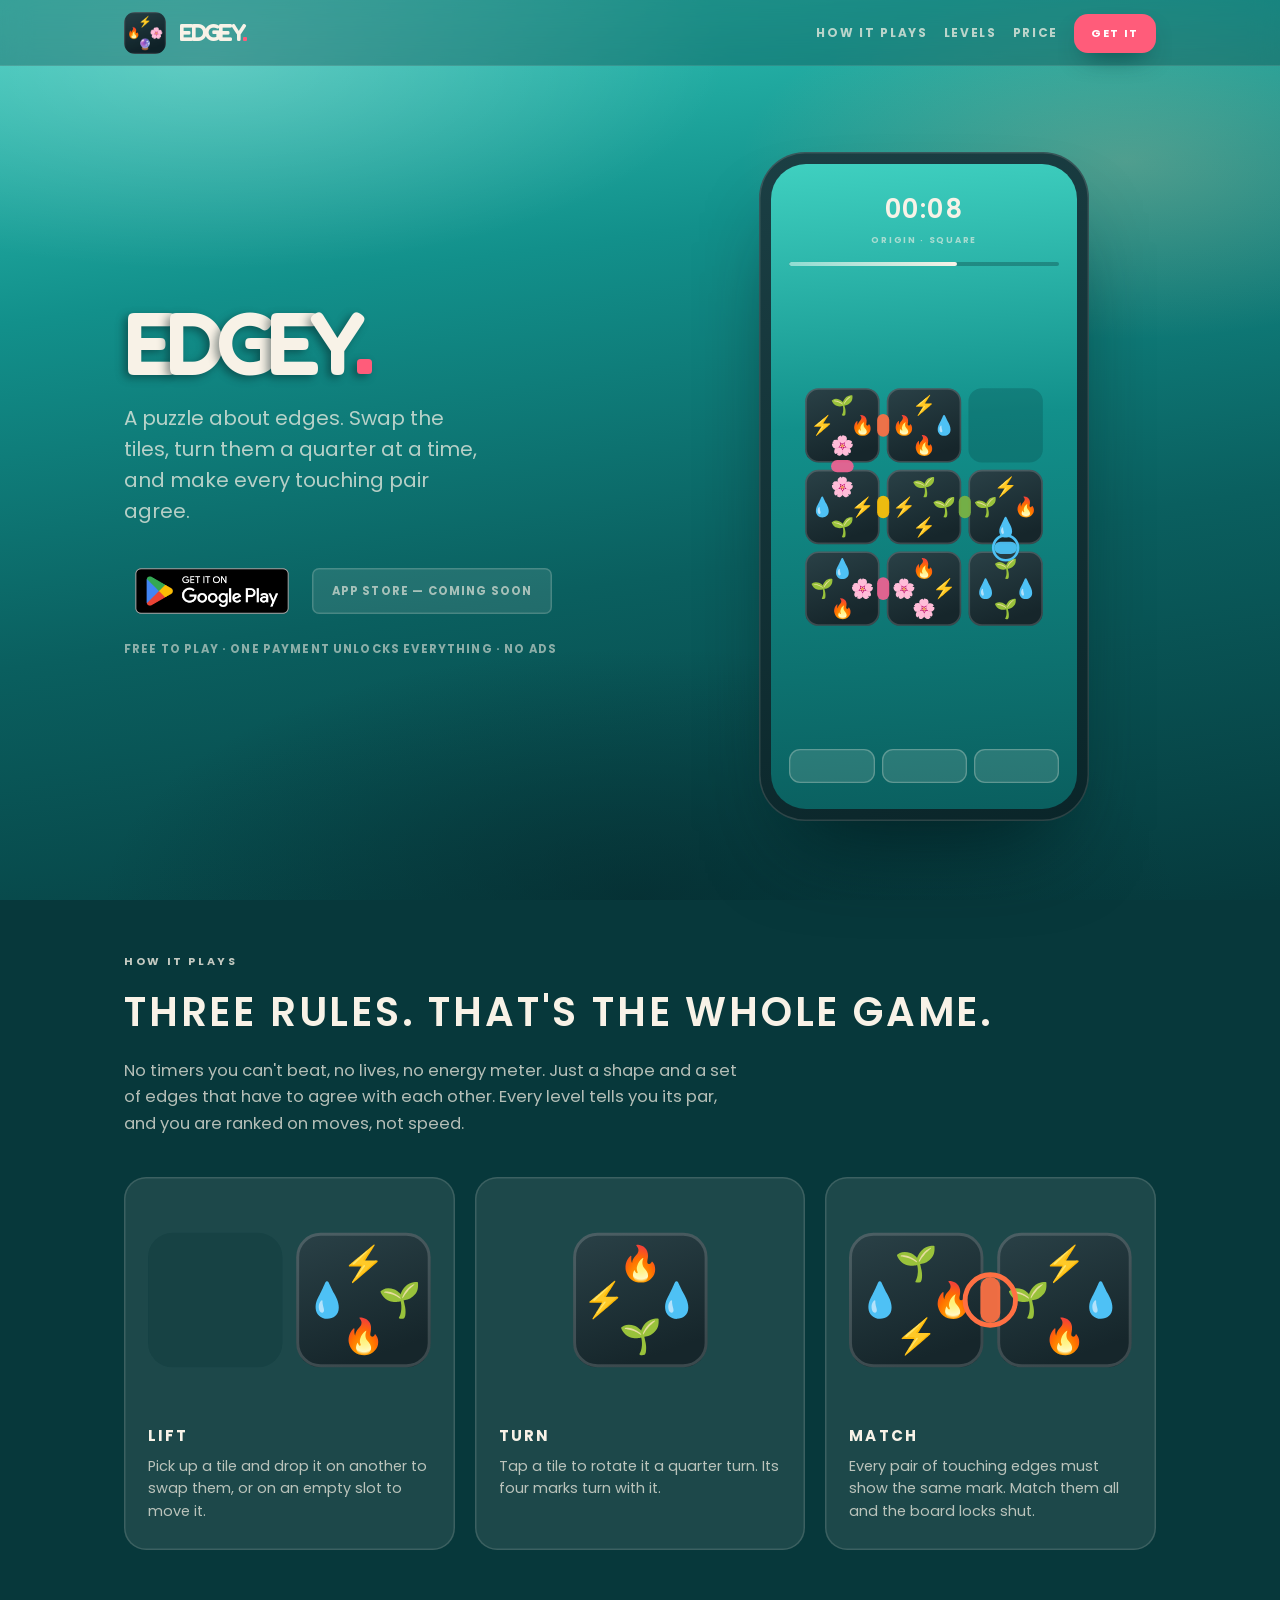
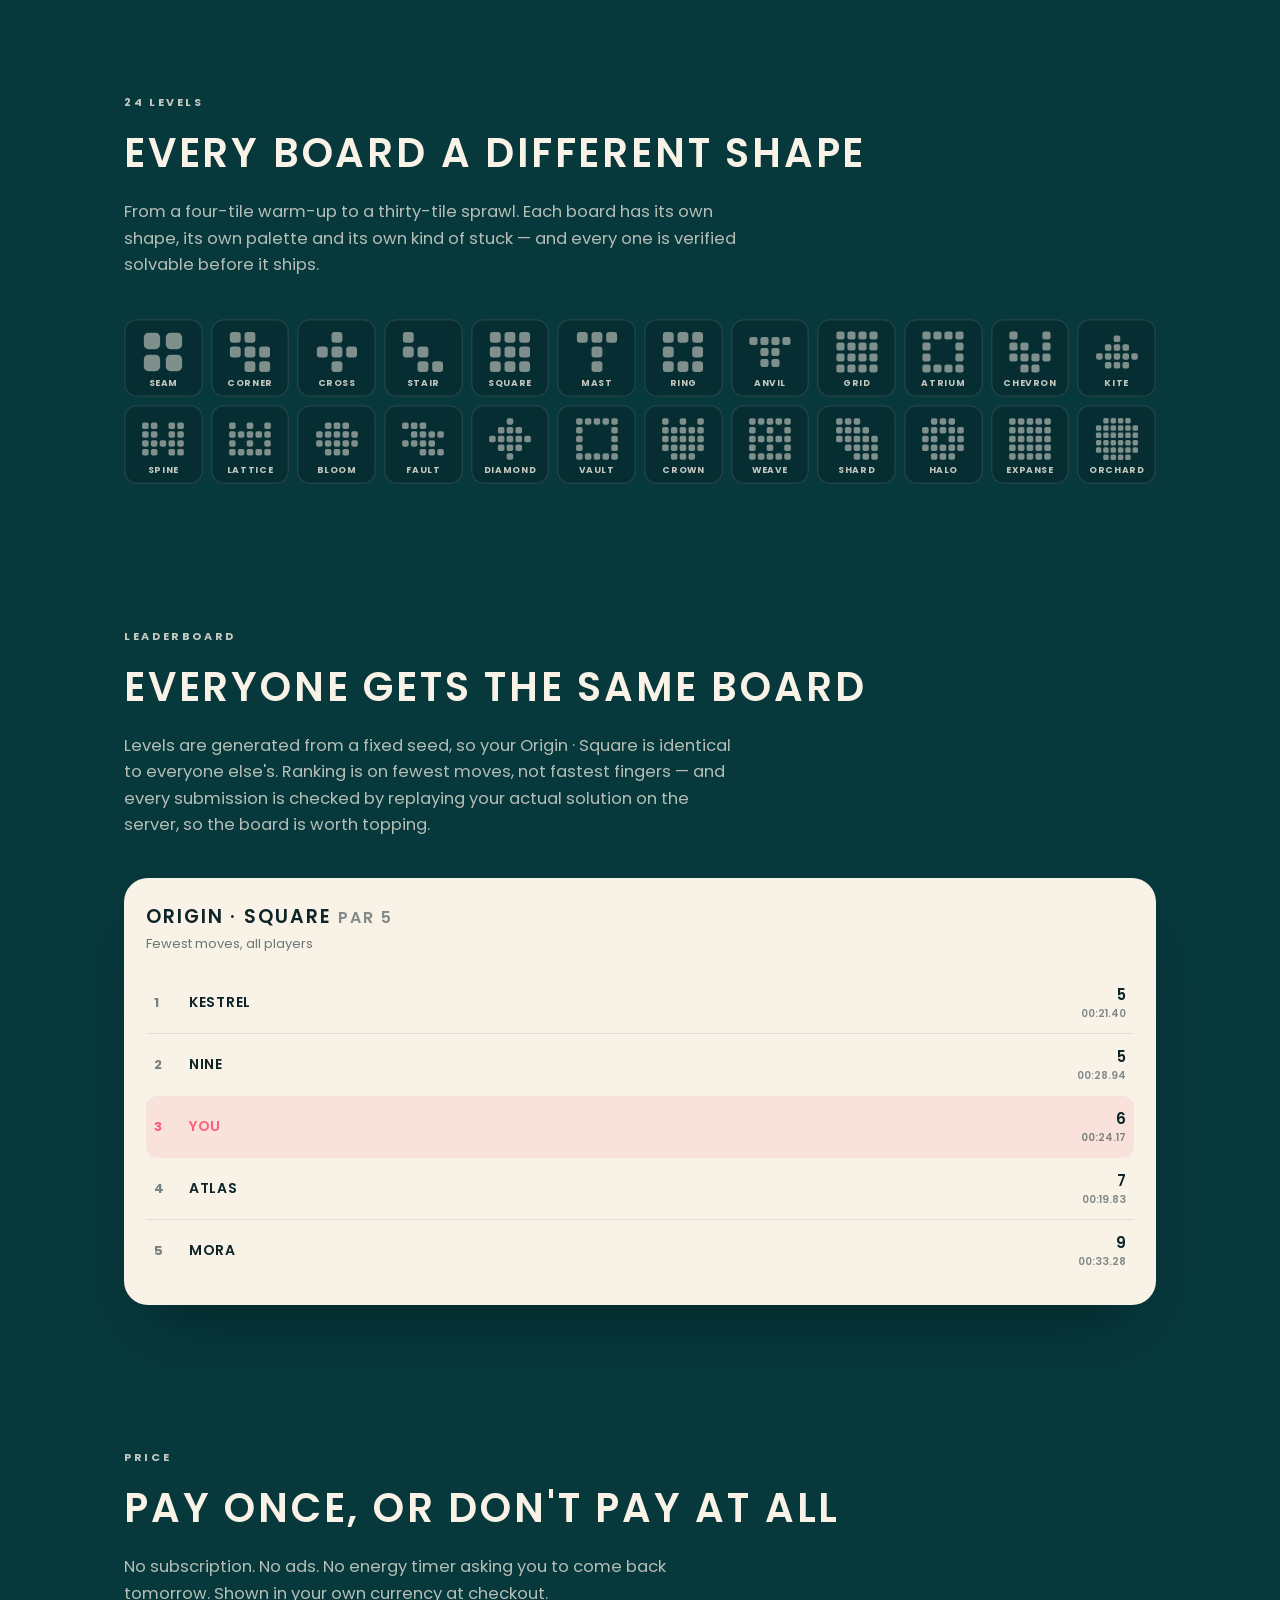
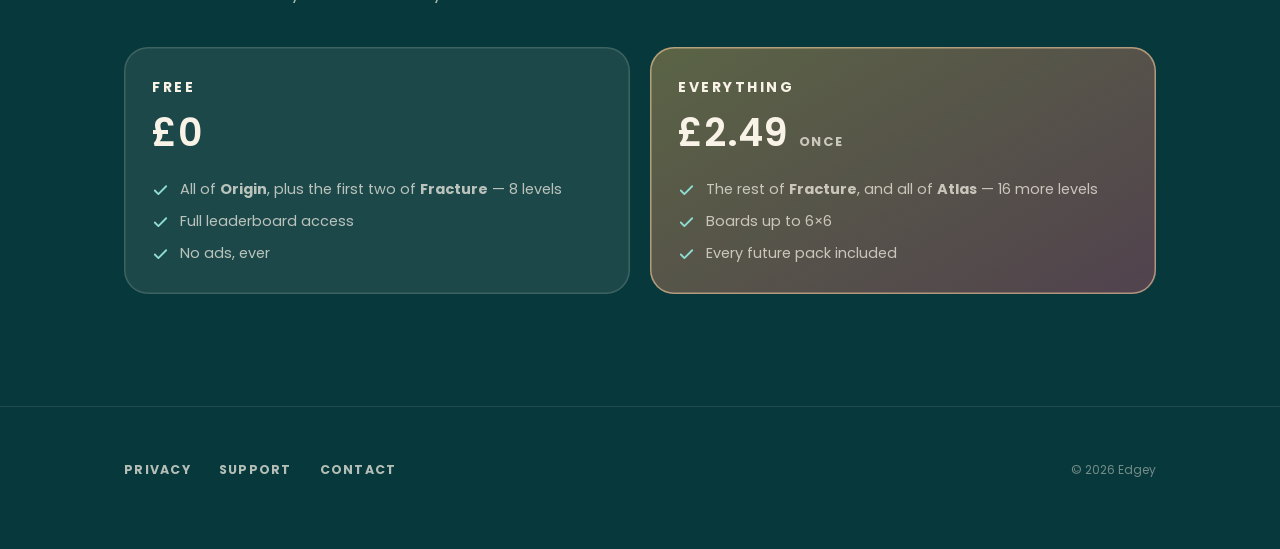
==== index.html @ 079795bd "Add files via upload" ====
<!doctype html>
<html lang="en">
<head>
<meta charset="utf-8">
<meta name="viewport" content="width=device-width, initial-scale=1">
<title>Edgey — match every edge</title>
<meta name="description" content="A puzzle about edges. Lift a tile, drop it somewhere better, and make every touching pair agree. 24 hand-tuned levels, a global leaderboard, one payment.">
<meta name="theme-color" content="#0a5f5f">
<meta property="og:title" content="Edgey — match every edge">
<meta property="og:description" content="A puzzle about edges. 24 hand-tuned levels, a global leaderboard, one payment.">
<meta property="og:image" content="assets/icon.png">
<meta property="og:type" content="website">
<meta name="twitter:card" content="summary_large_image">
<link rel="icon" href="assets/icon.png">
<link rel="preload" as="font" type="font/woff2" href="fonts/fredoka-600.woff2" crossorigin>
<link rel="preload" as="font" type="font/woff2" href="fonts/poppins-400.woff2" crossorigin>
<link rel="preload" as="font" type="font/woff2" href="fonts/poppins-700.woff2" crossorigin>
<link rel="stylesheet" href="style.css?v=4a1f507f">
</head>
<body>
<div class="sky"></div>

<nav>
  <div class="wrap">
    <a class="mark" href="/"><img src="assets/icon-mark.png" alt=""><b class="wm" aria-label="Edgey"><span>E</span><span>D</span><span>G</span><span>E</span><span>Y</span><i class="dot" aria-hidden="true"></i></b></a>
    <a class="link hide-sm" href="#how">How it plays</a>
    <a class="link hide-sm" href="#levels">Levels</a>
    <a class="link hide-sm" href="#price">Price</a>
    <a class="btn sm" href="#get">Get it</a>
  </div>
</nav>

<!-- "Get it" targets the whole hero, not the badge inside it: landing on the
     badge alone scrolled the wordmark away and cut the top off the phone. -->
<header id="get">
  <div class="wrap">
    <div>
      <h1 aria-label="Edgey"><span>E</span><span>D</span><span>G</span><span>E</span><span>Y</span><span class="dot" aria-hidden="true"></span></h1>
      <p class="lede">A puzzle about edges. Swap the tiles, turn them a quarter at a time, and make every touching pair agree.</p>
      <div class="cta">
        <a class="badge" href="#" data-store="android" aria-label="Get it on Google Play"><img src="assets/google-play-badge.png" alt="Get it on Google Play"></a>
        <span class="btn soon" data-store="ios">App Store — coming soon</span>
      </div>
      <p class="cta"><span class="note">Free to play · One payment unlocks everything · No ads</span></p>
    </div>
    <div class="phone">
      <div class="screen">
        <div class="clock">00:08</div>
        <div class="cap">Origin · Square</div>
        <div class="meter"><i></i></div>
        <svg class="board" viewBox="-20 -20 334 334" xmlns="http://www.w3.org/2000/svg"><defs><linearGradient id="face" x1="0" y1="0" x2="0.35" y2="1">
  <stop offset="0" stop-color="#2a4147"/><stop offset="1" stop-color="#16262b"/>
</linearGradient></defs>
  <g transform="translate(0 0) rotate(0 46 46) scale(0.92)">
    <rect width="100" height="100" rx="18" fill="url(#face)"/>
    <rect x="1.1" y="1.1" width="97.8" height="97.8" rx="17" fill="none" stroke="rgba(255,255,255,.16)" stroke-width="2.2"/>
    <g transform="translate(50 23)"><g class="mk"><g transform="scale(0.234375) translate(-64 -64)"><path style="fill:#99C23B;" d="M67.47,48.2l-1.11,18.48c0,0,3.76,10.64,2.71,25.45c-1.01,14.27-4.8,21.49-5.84,23.99 c-1.04,2.5-3.96,5.63,0,6.88s10.64,0.63,13.56-0.42c2.92-1.04,4.37-6.84,4.8-9.18c1.05-5.79,1.63-16.74-0.5-27.54 C79.46,77.56,76,63.33,76,63.33L67.47,48.2z"/> <path style="fill:#99C23B;" d="M66.78,45.4c0,0,4.28-13.43,14.12-23.62c9.43-9.76,19.06-12.96,26.78-13.92 c8.51-1.06,11.98-0.95,13.44,0.1s0.94,2.7,0.97,4.16c0.19,10.44,0.58,23.97-11.7,36.35C97.28,61.67,87.94,64.04,77.71,65.09 c-10.22,1.04-9.06-3.62-9.06-3.62L66.78,45.4z"/> <path style="fill:#99C23B;" d="M2.98,37.05c-0.37,1.83,9.29,23.31,27.95,30.07c20.09,7.29,39.03,0,39.03,0l1.56-19.34l-4.75-2.38 c0,0-10.07-11.11-21.26-15.21c-11.6-4.25-24.71-4.58-33.64,0.19C6.27,33.38,3.18,36.08,2.98,37.05z"/> <path style="fill:#E6DC9F;" d="M86.68,30.68c-9.3,11.02-13.99,22.13-14.48,25.03s1.12,2.78,2.03,1.55 c1.64-2.22,7.35-12.37,15.85-22.04c7.36-8.36,18.56-17.4,20.2-19.33c1.02-1.2-0.1-2.71-1.64-2.03 C107.1,14.53,96.19,19.41,86.68,30.68z"/> <path style="fill:#E6DC9F;" d="M41.43,41c-13.6-4.68-23.55-4.05-25.58-3.37c-2.03,0.68-1.93,2.9,0.48,3.19s12.24,1.27,24.56,5.7 c13.15,4.74,22.52,11.89,24.17,12.86c1.64,0.97,2.71-0.97,1.26-2.71C65.21,55.36,56.43,46.16,41.43,41z"/></g></g></g><g transform="translate(77 50)"><g class="mk"><g transform="scale(0.234375) translate(-64 -64)"><g> <radialGradient id="fire_SVGID_1_" cx="68.8839" cy="124.2963" r="70.587" gradientTransform="matrix(-1 -4.343011e-03 -7.125917e-03 1.6408 131.9857 -79.3452)" gradientUnits="userSpaceOnUse"> <stop offset="0.3144" style="stop-color:#FF9800"/> <stop offset="0.6616" style="stop-color:#FF6D00"/> <stop offset="0.9715" style="stop-color:#F44336"/> </radialGradient> <path style="fill:url(#fire_SVGID_1_);" d="M35.56,40.73c-0.57,6.08-0.97,16.84,2.62,21.42c0,0-1.69-11.82,13.46-26.65 c6.1-5.97,7.51-14.09,5.38-20.18c-1.21-3.45-3.42-6.3-5.34-8.29C50.56,5.86,51.42,3.93,53.05,4c9.86,0.44,25.84,3.18,32.63,20.22 c2.98,7.48,3.2,15.21,1.78,23.07c-0.9,5.02-4.1,16.18,3.2,17.55c5.21,0.98,7.73-3.16,8.86-6.14c0.47-1.24,2.1-1.55,2.98-0.56 c8.8,10.01,9.55,21.8,7.73,31.95c-3.52,19.62-23.39,33.9-43.13,33.9c-24.66,0-44.29-14.11-49.38-39.65 c-2.05-10.31-1.01-30.71,14.89-45.11C33.79,38.15,35.72,39.11,35.56,40.73z"/> <g> <radialGradient id="fire_SVGID_2_" cx="64.9211" cy="54.0621" r="73.8599" gradientTransform="matrix(-0.0101 0.9999 0.7525 7.603777e-03 26.1538 -11.2668)" gradientUnits="userSpaceOnUse"> <stop offset="0.2141" style="stop-color:#FFF176"/> <stop offset="0.3275" style="stop-color:#FFF27D"/> <stop offset="0.4868" style="stop-color:#FFF48F"/> <stop offset="0.6722" style="stop-color:#FFF7AD"/> <stop offset="0.7931" style="stop-color:#FFF9C4"/> <stop offset="0.8221" style="stop-color:#FFF8BD;stop-opacity:0.804"/> <stop offset="0.8627" style="stop-color:#FFF6AB;stop-opacity:0.529"/> <stop offset="0.9101" style="stop-color:#FFF38D;stop-opacity:0.2088"/> <stop offset="0.9409" style="stop-color:#FFF176;stop-opacity:0"/> </radialGradient> <path style="fill:url(#fire_SVGID_2_);" d="M76.11,77.42c-9.09-11.7-5.02-25.05-2.79-30.37c0.3-0.7-0.5-1.36-1.13-0.93 c-3.91,2.66-11.92,8.92-15.65,17.73c-5.05,11.91-4.69,17.74-1.7,24.86c1.8,4.29-0.29,5.2-1.34,5.36 c-1.02,0.16-1.96-0.52-2.71-1.23c-2.15-2.05-3.7-4.72-4.44-7.6c-0.16-0.62-0.97-0.79-1.34-0.28c-2.8,3.87-4.25,10.08-4.32,14.47 C40.47,113,51.68,124,65.24,124c17.09,0,29.54-18.9,19.72-34.7C82.11,84.7,79.43,81.69,76.11,77.42z"/> </g> </g></g></g></g><g transform="translate(50 77)"><g class="mk"><g transform="scale(0.234375) translate(-64 -64)"><path style="fill:#FFBCD8;" d="M61.41,14.58c0,0,1.8-8.73,3.72-9.24c1.93-0.51,10.34,1.31,14.47,3.5 c5.77,3.05,9.33,8.14,10.18,14.34c0.9,6.64-1.67,12.2-1.67,12.2s6.03-3.59,13.22-2.95c7.19,0.64,12.58,4.11,14.64,6.68 c2.05,2.57,4.88,5.39,4.49,6.68c-0.39,1.28-7.83,5.91-7.45,7.06c0.39,1.16,9.12,0.51,10.01,2.05c0.9,1.54,2.7,11.43-3.85,18.49 c-6.55,7.06-12.97,8.09-12.97,8.09s6.48,6.09,6.82,14.41c0.28,6.81-1.55,10.88-5.27,12.3c-3.72,1.41-10.66-3.08-10.66-3.08 s6.03,10.78,3.34,12.45c-2.7,1.67-4.03-1.31-5.14-1.03c-0.91,0.23,0.64,2.44-1.41,4.37c-2.05,1.93-10.91,3.21-18.74-1.03 s-10.27-10.91-10.27-10.91s-2.11,8.1-11.74,12.21s-16.64-0.92-17.92-1.69s-0.77-6.93-0.51-7.96c0.26-1.03,1.41-3.47,0.64-3.98 s-3.34,3.08-5.14,4.24s-4.11,2.44-6.42,0.51c-2.31-1.93-7.83-8.35-6.42-16.95c1.41-8.6,6.29-13.48,6.29-13.48s-10.27-0.9-15.28-9.63 S4.02,54.77,4.92,53.61s8.6-1.28,8.6-1.28s-7.32-4.24-6.55-7.57c0.77-3.34,4.49-0.77,5.52-1.8c1.03-1.03-2.62-4.93,0.26-6.97 c2.16-1.53,5.96-4.38,13.22-4.97c7.65-0.63,12.97,3.21,12.97,3.21s-3.27-5.53-1.92-11.81c1.07-4.97,4.75-9.24,8.21-11.68 s8.09-4.37,10.14-4.37S61.41,14.58,61.41,14.58z"/> <path style="fill:#FCA2C8;" d="M79.68,46.37c1.38,1.59,4.29-0.58,6.2-3.82c1.46-2.47,3.13-6.69,2.54-7.21 c-0.59-0.52-5.14,3.02-6.68,4.77C80.21,41.87,78.59,45.11,79.68,46.37z"/> <path style="fill:#FCA2C8;" d="M87.42,77.33c-0.37,2.36,5.51,4.03,8.64,4.4c2.97,0.35,10.13,0.75,10.15-0.26 c0.03-1.01-5.65-4.94-10.15-5.89C92.11,74.75,87.74,75.32,87.42,77.33z"/> <path style="fill:#FCA2C8;" d="M65.26,92.39c-2.01-0.12-2.76,4.56-2.39,8.16s1.14,8.3,2,8.39c0.86,0.09,2.35-5.11,2.72-9.98 C67.82,95.9,67.06,92.5,65.26,92.39z"/> <path style="fill:#FCA2C8;" d="M23.66,81.86c0.14,0.67,7.08,0.67,10.79-0.39c3.71-1.06,6.04-3.23,5.62-4.82 c-0.42-1.59-5.08-1.14-7.69-0.16C28.99,77.76,23.53,81.2,23.66,81.86z"/> <path style="fill:#FCA2C8;" d="M39.33,34.6c-0.79,0.58,1.75,5.41,3.45,7.48c1.7,2.07,4.35,4.35,5.67,3.76 c1.33-0.58,0.11-4.77-2.81-7.58C44.23,36.9,40.13,34.02,39.33,34.6z"/> <path style="fill:#BF0477;" d="M78.4,45.99c-1.82-0.94-7.53,6.76-14.19,6.49s-13.52-7.33-14.73-6.25s3.65,8.88,1.11,16.5 c-2.32,6.97-10.46,11.61-9.58,13.33c0.82,1.61,8.71-1.73,15.27,1.58c7.65,3.87,6.19,13.75,8.88,13.82c2.69,0.07,1.5-8.62,8.14-12.81 c6.39-4.04,13.21-0.9,13.79-2.96c0.67-2.42-8-5.41-9.81-13.68C75.17,52.46,80.29,46.96,78.4,45.99z"/> <path style="fill:#F2A159;" d="M59.73,58.83c-1.37,0.46-4.92,8.59-4.36,9.59c0.56,1,7.85,7.29,9.78,7.29c1.93,0,8.28-6.1,8.34-7.04 c0.06-0.93-3.11-9.22-4.17-9.84C68.26,58.21,61.04,58.39,59.73,58.83z"/> <path style="fill:#FDD0B1;" d="M68.8,54.08c-1.57,1.46-1.72,4.26,0.18,5.83c2.03,1.67,4.79,1.04,5.96-0.59 c1.03-1.42,1.13-3.61-0.59-5.15C73.29,53.22,70.79,52.23,68.8,54.08z"/> <path style="fill:#FDD0B1;" d="M71.28,69.71c-0.27,2.62,1.94,4.61,4.15,4.56c2.89-0.06,3.96-2.47,3.93-4.11 c-0.05-2.21-1.58-4.11-4.02-4.02S71.51,67.5,71.28,69.71z"/> <path style="fill:#FDD0B1;" d="M65.05,74.4c-1.94,0.05-3.97,1.35-3.93,4.2c0.04,2.62,2.08,3.79,4.11,3.79c2.03,0,3.7-1.45,3.7-3.93 C68.93,75.98,67.13,74.35,65.05,74.4z"/> <path style="fill:#FDD0B1;" d="M52.68,65.96c-2.89,0-4.11,1.99-4.11,4.25s1.67,3.9,4.34,3.79c2.3-0.09,3.73-2.04,3.52-4.2 C56.2,67.45,55.12,65.96,52.68,65.96z"/> <path style="fill:#FDD0B1;" d="M54.66,53.54c-1.66,1.61-1.72,4.38,0.05,5.83c1.38,1.14,3.84,1.54,5.46-0.14 c1.63-1.67,1.35-4.06-0.09-5.46C58.64,52.36,56.29,51.96,54.66,53.54z"/></g></g></g><g transform="translate(23 50)"><g class="mk"><g transform="scale(0.234375) translate(-64 -64)"><path style="fill:#FEB804;" d="M69.68,54.04c0,0,28.97-46.41,29.63-47.57c0.66-1.16,0.8-3.29-1.02-3.29 c-1.82,0-46.95,46.07-46.95,46.07l-32.05,19c0,0-2.15,1.32-1.82,2.97s1.77,1.72,2.43,1.72s34.85-0.18,36.84-0.24 c2.47-0.07,1.86,3.44,1.86,3.44l-21.64,34.02c0,0-9.45,13.08-9.45,13.97c0,1.31,1.58,1.96,3.05,1.08 c1.14-0.68,74.84-63.13,78.09-67.42c0.88-1.17,1.33-4.25-2.3-4.25s-32.54,8.42-32.54,8.42L69.68,54.04z"/> <path style="fill:#FFC927;" d="M64.61,50.35c-0.89,1.22-1.13,3.26,0.79,3.38c1.91,0.11,40.95-0.18,40.95-0.18 S78.46,79.18,70.02,86.83s-36.39,32.43-38.27,34.18c-1.84,1.72-3.51,3.3-4.19,3.08c-0.11-0.03-0.25-0.62,2.38-4.95 c2.4-3.95,25.44-42.56,26.34-44.02c0.9-1.46,1.69-2.7,2.14-3.38c0.45-0.68,1.91-4.39-1.13-4.39s-38,0.9-38,0.9s24.15-20.49,31.13-26 S96.96,3.18,98.29,3.18S65.51,49.12,64.61,50.35z"/> <path style="fill:#FFE567;" d="M63.45,70.75c1.8-2.59,3.57-2.78,4.64-2.14c1.38,0.83,1.52,2.74-0.22,5.05 c-2.74,3.66-22.88,30.61-23.65,31.56c-1.46,1.8-3.61,1.01-2.21-1.6C43.18,101.46,61.59,73.43,63.45,70.75z"/> <path style="fill:#FFE567;" d="M34.83,65.49c-3.45,2.31-6.66-1.14-4.35-3.67s17.47-15.15,20.54-17.76s20.99-18.2,22.38-19.32 c1.84-1.48,2.98,0.02,1.82,1.56c-1.15,1.54-13.82,14.2-19.41,19.34C51.49,49.62,38.11,63.29,34.83,65.49z"/></g></g></g>
  </g>
  <g transform="translate(101 0) rotate(0 46 46) scale(0.92)">
    <rect width="100" height="100" rx="18" fill="url(#face)"/>
    <rect x="1.1" y="1.1" width="97.8" height="97.8" rx="17" fill="none" stroke="rgba(255,255,255,.16)" stroke-width="2.2"/>
    <g transform="translate(50 23)"><g class="mk"><g transform="scale(0.234375) translate(-64 -64)"><path style="fill:#FEB804;" d="M69.68,54.04c0,0,28.97-46.41,29.63-47.57c0.66-1.16,0.8-3.29-1.02-3.29 c-1.82,0-46.95,46.07-46.95,46.07l-32.05,19c0,0-2.15,1.32-1.82,2.97s1.77,1.72,2.43,1.72s34.85-0.18,36.84-0.24 c2.47-0.07,1.86,3.44,1.86,3.44l-21.64,34.02c0,0-9.45,13.08-9.45,13.97c0,1.31,1.58,1.96,3.05,1.08 c1.14-0.68,74.84-63.13,78.09-67.42c0.88-1.17,1.33-4.25-2.3-4.25s-32.54,8.42-32.54,8.42L69.68,54.04z"/> <path style="fill:#FFC927;" d="M64.61,50.35c-0.89,1.22-1.13,3.26,0.79,3.38c1.91,0.11,40.95-0.18,40.95-0.18 S78.46,79.18,70.02,86.83s-36.39,32.43-38.27,34.18c-1.84,1.72-3.51,3.3-4.19,3.08c-0.11-0.03-0.25-0.62,2.38-4.95 c2.4-3.95,25.44-42.56,26.34-44.02c0.9-1.46,1.69-2.7,2.14-3.38c0.45-0.68,1.91-4.39-1.13-4.39s-38,0.9-38,0.9s24.15-20.49,31.13-26 S96.96,3.18,98.29,3.18S65.51,49.12,64.61,50.35z"/> <path style="fill:#FFE567;" d="M63.45,70.75c1.8-2.59,3.57-2.78,4.64-2.14c1.38,0.83,1.52,2.74-0.22,5.05 c-2.74,3.66-22.88,30.61-23.65,31.56c-1.46,1.8-3.61,1.01-2.21-1.6C43.18,101.46,61.59,73.43,63.45,70.75z"/> <path style="fill:#FFE567;" d="M34.83,65.49c-3.45,2.31-6.66-1.14-4.35-3.67s17.47-15.15,20.54-17.76s20.99-18.2,22.38-19.32 c1.84-1.48,2.98,0.02,1.82,1.56c-1.15,1.54-13.82,14.2-19.41,19.34C51.49,49.62,38.11,63.29,34.83,65.49z"/></g></g></g><g transform="translate(77 50)"><g class="mk"><g transform="scale(0.234375) translate(-64 -64)"><path style="fill:#4EC1F5;" d="M63.38,4.07c-4.22,0.09-5.44,4.69-6.95,8.45S45.93,36.73,40.11,47.05s-13.7,23.84-12.58,43.17 c1.13,19.33,16.14,33.76,37.17,33.6c19.01-0.14,35.64-11.1,36.32-34.91c0.56-19.71-10.28-36.74-15.63-47.16 C82.21,35.55,71.8,14.8,70.7,12.23C68.73,7.63,67.89,3.97,63.38,4.07z"/> <path style="fill:#B3E2FB;" d="M47.38,64.42c-2.96,0.13-10,9.29-10,20.84s5.45,20.08,11.4,18.86c6.9-1.41,5.77-8.45,4.36-14.08 c-1.21-4.84-3.1-10.56-3.52-15.77C49.36,70.9,50.48,64.28,47.38,64.42z"/></g></g></g><g transform="translate(50 77)"><g class="mk"><g transform="scale(0.234375) translate(-64 -64)"><g> <radialGradient id="fire_SVGID_1_" cx="68.8839" cy="124.2963" r="70.587" gradientTransform="matrix(-1 -4.343011e-03 -7.125917e-03 1.6408 131.9857 -79.3452)" gradientUnits="userSpaceOnUse"> <stop offset="0.3144" style="stop-color:#FF9800"/> <stop offset="0.6616" style="stop-color:#FF6D00"/> <stop offset="0.9715" style="stop-color:#F44336"/> </radialGradient> <path style="fill:url(#fire_SVGID_1_);" d="M35.56,40.73c-0.57,6.08-0.97,16.84,2.62,21.42c0,0-1.69-11.82,13.46-26.65 c6.1-5.97,7.51-14.09,5.38-20.18c-1.21-3.45-3.42-6.3-5.34-8.29C50.56,5.86,51.42,3.93,53.05,4c9.86,0.44,25.84,3.18,32.63,20.22 c2.98,7.48,3.2,15.21,1.78,23.07c-0.9,5.02-4.1,16.18,3.2,17.55c5.21,0.98,7.73-3.16,8.86-6.14c0.47-1.24,2.1-1.55,2.98-0.56 c8.8,10.01,9.55,21.8,7.73,31.95c-3.52,19.62-23.39,33.9-43.13,33.9c-24.66,0-44.29-14.11-49.38-39.65 c-2.05-10.31-1.01-30.71,14.89-45.11C33.79,38.15,35.72,39.11,35.56,40.73z"/> <g> <radialGradient id="fire_SVGID_2_" cx="64.9211" cy="54.0621" r="73.8599" gradientTransform="matrix(-0.0101 0.9999 0.7525 7.603777e-03 26.1538 -11.2668)" gradientUnits="userSpaceOnUse"> <stop offset="0.2141" style="stop-color:#FFF176"/> <stop offset="0.3275" style="stop-color:#FFF27D"/> <stop offset="0.4868" style="stop-color:#FFF48F"/> <stop offset="0.6722" style="stop-color:#FFF7AD"/> <stop offset="0.7931" style="stop-color:#FFF9C4"/> <stop offset="0.8221" style="stop-color:#FFF8BD;stop-opacity:0.804"/> <stop offset="0.8627" style="stop-color:#FFF6AB;stop-opacity:0.529"/> <stop offset="0.9101" style="stop-color:#FFF38D;stop-opacity:0.2088"/> <stop offset="0.9409" style="stop-color:#FFF176;stop-opacity:0"/> </radialGradient> <path style="fill:url(#fire_SVGID_2_);" d="M76.11,77.42c-9.09-11.7-5.02-25.05-2.79-30.37c0.3-0.7-0.5-1.36-1.13-0.93 c-3.91,2.66-11.92,8.92-15.65,17.73c-5.05,11.91-4.69,17.74-1.7,24.86c1.8,4.29-0.29,5.2-1.34,5.36 c-1.02,0.16-1.96-0.52-2.71-1.23c-2.15-2.05-3.7-4.72-4.44-7.6c-0.16-0.62-0.97-0.79-1.34-0.28c-2.8,3.87-4.25,10.08-4.32,14.47 C40.47,113,51.68,124,65.24,124c17.09,0,29.54-18.9,19.72-34.7C82.11,84.7,79.43,81.69,76.11,77.42z"/> </g> </g></g></g></g><g transform="translate(23 50)"><g class="mk"><g transform="scale(0.234375) translate(-64 -64)"><g> <radialGradient id="fire_SVGID_1_" cx="68.8839" cy="124.2963" r="70.587" gradientTransform="matrix(-1 -4.343011e-03 -7.125917e-03 1.6408 131.9857 -79.3452)" gradientUnits="userSpaceOnUse"> <stop offset="0.3144" style="stop-color:#FF9800"/> <stop offset="0.6616" style="stop-color:#FF6D00"/> <stop offset="0.9715" style="stop-color:#F44336"/> </radialGradient> <path style="fill:url(#fire_SVGID_1_);" d="M35.56,40.73c-0.57,6.08-0.97,16.84,2.62,21.42c0,0-1.69-11.82,13.46-26.65 c6.1-5.97,7.51-14.09,5.38-20.18c-1.21-3.45-3.42-6.3-5.34-8.29C50.56,5.86,51.42,3.93,53.05,4c9.86,0.44,25.84,3.18,32.63,20.22 c2.98,7.48,3.2,15.21,1.78,23.07c-0.9,5.02-4.1,16.18,3.2,17.55c5.21,0.98,7.73-3.16,8.86-6.14c0.47-1.24,2.1-1.55,2.98-0.56 c8.8,10.01,9.55,21.8,7.73,31.95c-3.52,19.62-23.39,33.9-43.13,33.9c-24.66,0-44.29-14.11-49.38-39.65 c-2.05-10.31-1.01-30.71,14.89-45.11C33.79,38.15,35.72,39.11,35.56,40.73z"/> <g> <radialGradient id="fire_SVGID_2_" cx="64.9211" cy="54.0621" r="73.8599" gradientTransform="matrix(-0.0101 0.9999 0.7525 7.603777e-03 26.1538 -11.2668)" gradientUnits="userSpaceOnUse"> <stop offset="0.2141" style="stop-color:#FFF176"/> <stop offset="0.3275" style="stop-color:#FFF27D"/> <stop offset="0.4868" style="stop-color:#FFF48F"/> <stop offset="0.6722" style="stop-color:#FFF7AD"/> <stop offset="0.7931" style="stop-color:#FFF9C4"/> <stop offset="0.8221" style="stop-color:#FFF8BD;stop-opacity:0.804"/> <stop offset="0.8627" style="stop-color:#FFF6AB;stop-opacity:0.529"/> <stop offset="0.9101" style="stop-color:#FFF38D;stop-opacity:0.2088"/> <stop offset="0.9409" style="stop-color:#FFF176;stop-opacity:0"/> </radialGradient> <path style="fill:url(#fire_SVGID_2_);" d="M76.11,77.42c-9.09-11.7-5.02-25.05-2.79-30.37c0.3-0.7-0.5-1.36-1.13-0.93 c-3.91,2.66-11.92,8.92-15.65,17.73c-5.05,11.91-4.69,17.74-1.7,24.86c1.8,4.29-0.29,5.2-1.34,5.36 c-1.02,0.16-1.96-0.52-2.71-1.23c-2.15-2.05-3.7-4.72-4.44-7.6c-0.16-0.62-0.97-0.79-1.34-0.28c-2.8,3.87-4.25,10.08-4.32,14.47 C40.47,113,51.68,124,65.24,124c17.09,0,29.54-18.9,19.72-34.7C82.11,84.7,79.43,81.69,76.11,77.42z"/> </g> </g></g></g></g>
  </g><rect x="202" y="0" width="92" height="92" rx="16.56" fill="rgba(6,48,52,.22)"/>
  <g transform="translate(0 101) rotate(0 46 46) scale(0.92)">
    <rect width="100" height="100" rx="18" fill="url(#face)"/>
    <rect x="1.1" y="1.1" width="97.8" height="97.8" rx="17" fill="none" stroke="rgba(255,255,255,.16)" stroke-width="2.2"/>
    <g transform="translate(50 23)"><g class="mk"><g transform="scale(0.234375) translate(-64 -64)"><path style="fill:#FFBCD8;" d="M61.41,14.58c0,0,1.8-8.73,3.72-9.24c1.93-0.51,10.34,1.31,14.47,3.5 c5.77,3.05,9.33,8.14,10.18,14.34c0.9,6.64-1.67,12.2-1.67,12.2s6.03-3.59,13.22-2.95c7.19,0.64,12.58,4.11,14.64,6.68 c2.05,2.57,4.88,5.39,4.49,6.68c-0.39,1.28-7.83,5.91-7.45,7.06c0.39,1.16,9.12,0.51,10.01,2.05c0.9,1.54,2.7,11.43-3.85,18.49 c-6.55,7.06-12.97,8.09-12.97,8.09s6.48,6.09,6.82,14.41c0.28,6.81-1.55,10.88-5.27,12.3c-3.72,1.41-10.66-3.08-10.66-3.08 s6.03,10.78,3.34,12.45c-2.7,1.67-4.03-1.31-5.14-1.03c-0.91,0.23,0.64,2.44-1.41,4.37c-2.05,1.93-10.91,3.21-18.74-1.03 s-10.27-10.91-10.27-10.91s-2.11,8.1-11.74,12.21s-16.64-0.92-17.92-1.69s-0.77-6.93-0.51-7.96c0.26-1.03,1.41-3.47,0.64-3.98 s-3.34,3.08-5.14,4.24s-4.11,2.44-6.42,0.51c-2.31-1.93-7.83-8.35-6.42-16.95c1.41-8.6,6.29-13.48,6.29-13.48s-10.27-0.9-15.28-9.63 S4.02,54.77,4.92,53.61s8.6-1.28,8.6-1.28s-7.32-4.24-6.55-7.57c0.77-3.34,4.49-0.77,5.52-1.8c1.03-1.03-2.62-4.93,0.26-6.97 c2.16-1.53,5.96-4.38,13.22-4.97c7.65-0.63,12.97,3.21,12.97,3.21s-3.27-5.53-1.92-11.81c1.07-4.97,4.75-9.24,8.21-11.68 s8.09-4.37,10.14-4.37S61.41,14.58,61.41,14.58z"/> <path style="fill:#FCA2C8;" d="M79.68,46.37c1.38,1.59,4.29-0.58,6.2-3.82c1.46-2.47,3.13-6.69,2.54-7.21 c-0.59-0.52-5.14,3.02-6.68,4.77C80.21,41.87,78.59,45.11,79.68,46.37z"/> <path style="fill:#FCA2C8;" d="M87.42,77.33c-0.37,2.36,5.51,4.03,8.64,4.4c2.97,0.35,10.13,0.75,10.15-0.26 c0.03-1.01-5.65-4.94-10.15-5.89C92.11,74.75,87.74,75.32,87.42,77.33z"/> <path style="fill:#FCA2C8;" d="M65.26,92.39c-2.01-0.12-2.76,4.56-2.39,8.16s1.14,8.3,2,8.39c0.86,0.09,2.35-5.11,2.72-9.98 C67.82,95.9,67.06,92.5,65.26,92.39z"/> <path style="fill:#FCA2C8;" d="M23.66,81.86c0.14,0.67,7.08,0.67,10.79-0.39c3.71-1.06,6.04-3.23,5.62-4.82 c-0.42-1.59-5.08-1.14-7.69-0.16C28.99,77.76,23.53,81.2,23.66,81.86z"/> <path style="fill:#FCA2C8;" d="M39.33,34.6c-0.79,0.58,1.75,5.41,3.45,7.48c1.7,2.07,4.35,4.35,5.67,3.76 c1.33-0.58,0.11-4.77-2.81-7.58C44.23,36.9,40.13,34.02,39.33,34.6z"/> <path style="fill:#BF0477;" d="M78.4,45.99c-1.82-0.94-7.53,6.76-14.19,6.49s-13.52-7.33-14.73-6.25s3.65,8.88,1.11,16.5 c-2.32,6.97-10.46,11.61-9.58,13.33c0.82,1.61,8.71-1.73,15.27,1.58c7.65,3.87,6.19,13.75,8.88,13.82c2.69,0.07,1.5-8.62,8.14-12.81 c6.39-4.04,13.21-0.9,13.79-2.96c0.67-2.42-8-5.41-9.81-13.68C75.17,52.46,80.29,46.96,78.4,45.99z"/> <path style="fill:#F2A159;" d="M59.73,58.83c-1.37,0.46-4.92,8.59-4.36,9.59c0.56,1,7.85,7.29,9.78,7.29c1.93,0,8.28-6.1,8.34-7.04 c0.06-0.93-3.11-9.22-4.17-9.84C68.26,58.21,61.04,58.39,59.73,58.83z"/> <path style="fill:#FDD0B1;" d="M68.8,54.08c-1.57,1.46-1.72,4.26,0.18,5.83c2.03,1.67,4.79,1.04,5.96-0.59 c1.03-1.42,1.13-3.61-0.59-5.15C73.29,53.22,70.79,52.23,68.8,54.08z"/> <path style="fill:#FDD0B1;" d="M71.28,69.71c-0.27,2.62,1.94,4.61,4.15,4.56c2.89-0.06,3.96-2.47,3.93-4.11 c-0.05-2.21-1.58-4.11-4.02-4.02S71.51,67.5,71.28,69.71z"/> <path style="fill:#FDD0B1;" d="M65.05,74.4c-1.94,0.05-3.97,1.35-3.93,4.2c0.04,2.62,2.08,3.79,4.11,3.79c2.03,0,3.7-1.45,3.7-3.93 C68.93,75.98,67.13,74.35,65.05,74.4z"/> <path style="fill:#FDD0B1;" d="M52.68,65.96c-2.89,0-4.11,1.99-4.11,4.25s1.67,3.9,4.34,3.79c2.3-0.09,3.73-2.04,3.52-4.2 C56.2,67.45,55.12,65.96,52.68,65.96z"/> <path style="fill:#FDD0B1;" d="M54.66,53.54c-1.66,1.61-1.72,4.38,0.05,5.83c1.38,1.14,3.84,1.54,5.46-0.14 c1.63-1.67,1.35-4.06-0.09-5.46C58.64,52.36,56.29,51.96,54.66,53.54z"/></g></g></g><g transform="translate(77 50)"><g class="mk"><g transform="scale(0.234375) translate(-64 -64)"><path style="fill:#FEB804;" d="M69.68,54.04c0,0,28.97-46.41,29.63-47.57c0.66-1.16,0.8-3.29-1.02-3.29 c-1.82,0-46.95,46.07-46.95,46.07l-32.05,19c0,0-2.15,1.32-1.82,2.97s1.77,1.72,2.43,1.72s34.85-0.18,36.84-0.24 c2.47-0.07,1.86,3.44,1.86,3.44l-21.64,34.02c0,0-9.45,13.08-9.45,13.97c0,1.31,1.58,1.96,3.05,1.08 c1.14-0.68,74.84-63.13,78.09-67.42c0.88-1.17,1.33-4.25-2.3-4.25s-32.54,8.42-32.54,8.42L69.68,54.04z"/> <path style="fill:#FFC927;" d="M64.61,50.35c-0.89,1.22-1.13,3.26,0.79,3.38c1.91,0.11,40.95-0.18,40.95-0.18 S78.46,79.18,70.02,86.83s-36.39,32.43-38.27,34.18c-1.84,1.72-3.51,3.3-4.19,3.08c-0.11-0.03-0.25-0.62,2.38-4.95 c2.4-3.95,25.44-42.56,26.34-44.02c0.9-1.46,1.69-2.7,2.14-3.38c0.45-0.68,1.91-4.39-1.13-4.39s-38,0.9-38,0.9s24.15-20.49,31.13-26 S96.96,3.18,98.29,3.18S65.51,49.12,64.61,50.35z"/> <path style="fill:#FFE567;" d="M63.45,70.75c1.8-2.59,3.57-2.78,4.64-2.14c1.38,0.83,1.52,2.74-0.22,5.05 c-2.74,3.66-22.88,30.61-23.65,31.56c-1.46,1.8-3.61,1.01-2.21-1.6C43.18,101.46,61.59,73.43,63.45,70.75z"/> <path style="fill:#FFE567;" d="M34.83,65.49c-3.45,2.31-6.66-1.14-4.35-3.67s17.47-15.15,20.54-17.76s20.99-18.2,22.38-19.32 c1.84-1.48,2.98,0.02,1.82,1.56c-1.15,1.54-13.82,14.2-19.41,19.34C51.49,49.62,38.11,63.29,34.83,65.49z"/></g></g></g><g transform="translate(50 77)"><g class="mk"><g transform="scale(0.234375) translate(-64 -64)"><path style="fill:#99C23B;" d="M67.47,48.2l-1.11,18.48c0,0,3.76,10.64,2.71,25.45c-1.01,14.27-4.8,21.49-5.84,23.99 c-1.04,2.5-3.96,5.63,0,6.88s10.64,0.63,13.56-0.42c2.92-1.04,4.37-6.84,4.8-9.18c1.05-5.79,1.63-16.74-0.5-27.54 C79.46,77.56,76,63.33,76,63.33L67.47,48.2z"/> <path style="fill:#99C23B;" d="M66.78,45.4c0,0,4.28-13.43,14.12-23.62c9.43-9.76,19.06-12.96,26.78-13.92 c8.51-1.06,11.98-0.95,13.44,0.1s0.94,2.7,0.97,4.16c0.19,10.44,0.58,23.97-11.7,36.35C97.28,61.67,87.94,64.04,77.71,65.09 c-10.22,1.04-9.06-3.62-9.06-3.62L66.78,45.4z"/> <path style="fill:#99C23B;" d="M2.98,37.05c-0.37,1.83,9.29,23.31,27.95,30.07c20.09,7.29,39.03,0,39.03,0l1.56-19.34l-4.75-2.38 c0,0-10.07-11.11-21.26-15.21c-11.6-4.25-24.71-4.58-33.64,0.19C6.27,33.38,3.18,36.08,2.98,37.05z"/> <path style="fill:#E6DC9F;" d="M86.68,30.68c-9.3,11.02-13.99,22.13-14.48,25.03s1.12,2.78,2.03,1.55 c1.64-2.22,7.35-12.37,15.85-22.04c7.36-8.36,18.56-17.4,20.2-19.33c1.02-1.2-0.1-2.71-1.64-2.03 C107.1,14.53,96.19,19.41,86.68,30.68z"/> <path style="fill:#E6DC9F;" d="M41.43,41c-13.6-4.68-23.55-4.05-25.58-3.37c-2.03,0.68-1.93,2.9,0.48,3.19s12.24,1.27,24.56,5.7 c13.15,4.74,22.52,11.89,24.17,12.86c1.64,0.97,2.71-0.97,1.26-2.71C65.21,55.36,56.43,46.16,41.43,41z"/></g></g></g><g transform="translate(23 50)"><g class="mk"><g transform="scale(0.234375) translate(-64 -64)"><path style="fill:#4EC1F5;" d="M63.38,4.07c-4.22,0.09-5.44,4.69-6.95,8.45S45.93,36.73,40.11,47.05s-13.7,23.84-12.58,43.17 c1.13,19.33,16.14,33.76,37.17,33.6c19.01-0.14,35.64-11.1,36.32-34.91c0.56-19.71-10.28-36.74-15.63-47.16 C82.21,35.55,71.8,14.8,70.7,12.23C68.73,7.63,67.89,3.97,63.38,4.07z"/> <path style="fill:#B3E2FB;" d="M47.38,64.42c-2.96,0.13-10,9.29-10,20.84s5.45,20.08,11.4,18.86c6.9-1.41,5.77-8.45,4.36-14.08 c-1.21-4.84-3.1-10.56-3.52-15.77C49.36,70.9,50.48,64.28,47.38,64.42z"/></g></g></g>
  </g>
  <g transform="translate(101 101) rotate(0 46 46) scale(0.92)">
    <rect width="100" height="100" rx="18" fill="url(#face)"/>
    <rect x="1.1" y="1.1" width="97.8" height="97.8" rx="17" fill="none" stroke="rgba(255,255,255,.16)" stroke-width="2.2"/>
    <g transform="translate(50 23)"><g class="mk"><g transform="scale(0.234375) translate(-64 -64)"><path style="fill:#99C23B;" d="M67.47,48.2l-1.11,18.48c0,0,3.76,10.64,2.71,25.45c-1.01,14.27-4.8,21.49-5.84,23.99 c-1.04,2.5-3.96,5.63,0,6.88s10.64,0.63,13.56-0.42c2.92-1.04,4.37-6.84,4.8-9.18c1.05-5.79,1.63-16.74-0.5-27.54 C79.46,77.56,76,63.33,76,63.33L67.47,48.2z"/> <path style="fill:#99C23B;" d="M66.78,45.4c0,0,4.28-13.43,14.12-23.62c9.43-9.76,19.06-12.96,26.78-13.92 c8.51-1.06,11.98-0.95,13.44,0.1s0.94,2.7,0.97,4.16c0.19,10.44,0.58,23.97-11.7,36.35C97.28,61.67,87.94,64.04,77.71,65.09 c-10.22,1.04-9.06-3.62-9.06-3.62L66.78,45.4z"/> <path style="fill:#99C23B;" d="M2.98,37.05c-0.37,1.83,9.29,23.31,27.95,30.07c20.09,7.29,39.03,0,39.03,0l1.56-19.34l-4.75-2.38 c0,0-10.07-11.11-21.26-15.21c-11.6-4.25-24.71-4.58-33.64,0.19C6.27,33.38,3.18,36.08,2.98,37.05z"/> <path style="fill:#E6DC9F;" d="M86.68,30.68c-9.3,11.02-13.99,22.13-14.48,25.03s1.12,2.78,2.03,1.55 c1.64-2.22,7.35-12.37,15.85-22.04c7.36-8.36,18.56-17.4,20.2-19.33c1.02-1.2-0.1-2.71-1.64-2.03 C107.1,14.53,96.19,19.41,86.68,30.68z"/> <path style="fill:#E6DC9F;" d="M41.43,41c-13.6-4.68-23.55-4.05-25.58-3.37c-2.03,0.68-1.93,2.9,0.48,3.19s12.24,1.27,24.56,5.7 c13.15,4.74,22.52,11.89,24.17,12.86c1.64,0.97,2.71-0.97,1.26-2.71C65.21,55.36,56.43,46.16,41.43,41z"/></g></g></g><g transform="translate(77 50)"><g class="mk"><g transform="scale(0.234375) translate(-64 -64)"><path style="fill:#99C23B;" d="M67.47,48.2l-1.11,18.48c0,0,3.76,10.64,2.71,25.45c-1.01,14.27-4.8,21.49-5.84,23.99 c-1.04,2.5-3.96,5.63,0,6.88s10.64,0.63,13.56-0.42c2.92-1.04,4.37-6.84,4.8-9.18c1.05-5.79,1.63-16.74-0.5-27.54 C79.46,77.56,76,63.33,76,63.33L67.47,48.2z"/> <path style="fill:#99C23B;" d="M66.78,45.4c0,0,4.28-13.43,14.12-23.62c9.43-9.76,19.06-12.96,26.78-13.92 c8.51-1.06,11.98-0.95,13.44,0.1s0.94,2.7,0.97,4.16c0.19,10.44,0.58,23.97-11.7,36.35C97.28,61.67,87.94,64.04,77.71,65.09 c-10.22,1.04-9.06-3.62-9.06-3.62L66.78,45.4z"/> <path style="fill:#99C23B;" d="M2.98,37.05c-0.37,1.83,9.29,23.31,27.95,30.07c20.09,7.29,39.03,0,39.03,0l1.56-19.34l-4.75-2.38 c0,0-10.07-11.11-21.26-15.21c-11.6-4.25-24.71-4.58-33.64,0.19C6.27,33.38,3.18,36.08,2.98,37.05z"/> <path style="fill:#E6DC9F;" d="M86.68,30.68c-9.3,11.02-13.99,22.13-14.48,25.03s1.12,2.78,2.03,1.55 c1.64-2.22,7.35-12.37,15.85-22.04c7.36-8.36,18.56-17.4,20.2-19.33c1.02-1.2-0.1-2.71-1.64-2.03 C107.1,14.53,96.19,19.41,86.68,30.68z"/> <path style="fill:#E6DC9F;" d="M41.43,41c-13.6-4.68-23.55-4.05-25.58-3.37c-2.03,0.68-1.93,2.9,0.48,3.19s12.24,1.27,24.56,5.7 c13.15,4.74,22.52,11.89,24.17,12.86c1.64,0.97,2.71-0.97,1.26-2.71C65.21,55.36,56.43,46.16,41.43,41z"/></g></g></g><g transform="translate(50 77)"><g class="mk"><g transform="scale(0.234375) translate(-64 -64)"><path style="fill:#FEB804;" d="M69.68,54.04c0,0,28.97-46.41,29.63-47.57c0.66-1.16,0.8-3.29-1.02-3.29 c-1.82,0-46.95,46.07-46.95,46.07l-32.05,19c0,0-2.15,1.32-1.82,2.97s1.77,1.72,2.43,1.72s34.85-0.18,36.84-0.24 c2.47-0.07,1.86,3.44,1.86,3.44l-21.64,34.02c0,0-9.45,13.08-9.45,13.97c0,1.31,1.58,1.96,3.05,1.08 c1.14-0.68,74.84-63.13,78.09-67.42c0.88-1.17,1.33-4.25-2.3-4.25s-32.54,8.42-32.54,8.42L69.68,54.04z"/> <path style="fill:#FFC927;" d="M64.61,50.35c-0.89,1.22-1.13,3.26,0.79,3.38c1.91,0.11,40.95-0.18,40.95-0.18 S78.46,79.18,70.02,86.83s-36.39,32.43-38.27,34.18c-1.84,1.72-3.51,3.3-4.19,3.08c-0.11-0.03-0.25-0.62,2.38-4.95 c2.4-3.95,25.44-42.56,26.34-44.02c0.9-1.46,1.69-2.7,2.14-3.38c0.45-0.68,1.91-4.39-1.13-4.39s-38,0.9-38,0.9s24.15-20.49,31.13-26 S96.96,3.18,98.29,3.18S65.51,49.12,64.61,50.35z"/> <path style="fill:#FFE567;" d="M63.45,70.75c1.8-2.59,3.57-2.78,4.64-2.14c1.38,0.83,1.52,2.74-0.22,5.05 c-2.74,3.66-22.88,30.61-23.65,31.56c-1.46,1.8-3.61,1.01-2.21-1.6C43.18,101.46,61.59,73.43,63.45,70.75z"/> <path style="fill:#FFE567;" d="M34.83,65.49c-3.45,2.31-6.66-1.14-4.35-3.67s17.47-15.15,20.54-17.76s20.99-18.2,22.38-19.32 c1.84-1.48,2.98,0.02,1.82,1.56c-1.15,1.54-13.82,14.2-19.41,19.34C51.49,49.62,38.11,63.29,34.83,65.49z"/></g></g></g><g transform="translate(23 50)"><g class="mk"><g transform="scale(0.234375) translate(-64 -64)"><path style="fill:#FEB804;" d="M69.68,54.04c0,0,28.97-46.41,29.63-47.57c0.66-1.16,0.8-3.29-1.02-3.29 c-1.82,0-46.95,46.07-46.95,46.07l-32.05,19c0,0-2.15,1.32-1.82,2.97s1.77,1.72,2.43,1.72s34.85-0.18,36.84-0.24 c2.47-0.07,1.86,3.44,1.86,3.44l-21.64,34.02c0,0-9.45,13.08-9.45,13.97c0,1.31,1.58,1.96,3.05,1.08 c1.14-0.68,74.84-63.13,78.09-67.42c0.88-1.17,1.33-4.25-2.3-4.25s-32.54,8.42-32.54,8.42L69.68,54.04z"/> <path style="fill:#FFC927;" d="M64.61,50.35c-0.89,1.22-1.13,3.26,0.79,3.38c1.91,0.11,40.95-0.18,40.95-0.18 S78.46,79.18,70.02,86.83s-36.39,32.43-38.27,34.18c-1.84,1.72-3.51,3.3-4.19,3.08c-0.11-0.03-0.25-0.62,2.38-4.95 c2.4-3.95,25.44-42.56,26.34-44.02c0.9-1.46,1.69-2.7,2.14-3.38c0.45-0.68,1.91-4.39-1.13-4.39s-38,0.9-38,0.9s24.15-20.49,31.13-26 S96.96,3.18,98.29,3.18S65.51,49.12,64.61,50.35z"/> <path style="fill:#FFE567;" d="M63.45,70.75c1.8-2.59,3.57-2.78,4.64-2.14c1.38,0.83,1.52,2.74-0.22,5.05 c-2.74,3.66-22.88,30.61-23.65,31.56c-1.46,1.8-3.61,1.01-2.21-1.6C43.18,101.46,61.59,73.43,63.45,70.75z"/> <path style="fill:#FFE567;" d="M34.83,65.49c-3.45,2.31-6.66-1.14-4.35-3.67s17.47-15.15,20.54-17.76s20.99-18.2,22.38-19.32 c1.84-1.48,2.98,0.02,1.82,1.56c-1.15,1.54-13.82,14.2-19.41,19.34C51.49,49.62,38.11,63.29,34.83,65.49z"/></g></g></g>
  </g>
  <g transform="translate(202 101) rotate(0 46 46) scale(0.92)">
    <rect width="100" height="100" rx="18" fill="url(#face)"/>
    <rect x="1.1" y="1.1" width="97.8" height="97.8" rx="17" fill="none" stroke="rgba(255,255,255,.16)" stroke-width="2.2"/>
    <g transform="translate(50 23)"><g class="mk"><g transform="scale(0.234375) translate(-64 -64)"><path style="fill:#FEB804;" d="M69.68,54.04c0,0,28.97-46.41,29.63-47.57c0.66-1.16,0.8-3.29-1.02-3.29 c-1.82,0-46.95,46.07-46.95,46.07l-32.05,19c0,0-2.15,1.32-1.82,2.97s1.77,1.72,2.43,1.72s34.85-0.18,36.84-0.24 c2.47-0.07,1.86,3.44,1.86,3.44l-21.64,34.02c0,0-9.45,13.08-9.45,13.97c0,1.31,1.58,1.96,3.05,1.08 c1.14-0.68,74.84-63.13,78.09-67.42c0.88-1.17,1.33-4.25-2.3-4.25s-32.54,8.42-32.54,8.42L69.68,54.04z"/> <path style="fill:#FFC927;" d="M64.61,50.35c-0.89,1.22-1.13,3.26,0.79,3.38c1.91,0.11,40.95-0.18,40.95-0.18 S78.46,79.18,70.02,86.83s-36.39,32.43-38.27,34.18c-1.84,1.72-3.51,3.3-4.19,3.08c-0.11-0.03-0.25-0.62,2.38-4.95 c2.4-3.95,25.44-42.56,26.34-44.02c0.9-1.46,1.69-2.7,2.14-3.38c0.45-0.68,1.91-4.39-1.13-4.39s-38,0.9-38,0.9s24.15-20.49,31.13-26 S96.96,3.18,98.29,3.18S65.51,49.12,64.61,50.35z"/> <path style="fill:#FFE567;" d="M63.45,70.75c1.8-2.59,3.57-2.78,4.64-2.14c1.38,0.83,1.52,2.74-0.22,5.05 c-2.74,3.66-22.88,30.61-23.65,31.56c-1.46,1.8-3.61,1.01-2.21-1.6C43.18,101.46,61.59,73.43,63.45,70.75z"/> <path style="fill:#FFE567;" d="M34.83,65.49c-3.45,2.31-6.66-1.14-4.35-3.67s17.47-15.15,20.54-17.76s20.99-18.2,22.38-19.32 c1.84-1.48,2.98,0.02,1.82,1.56c-1.15,1.54-13.82,14.2-19.41,19.34C51.49,49.62,38.11,63.29,34.83,65.49z"/></g></g></g><g transform="translate(77 50)"><g class="mk"><g transform="scale(0.234375) translate(-64 -64)"><g> <radialGradient id="fire_SVGID_1_" cx="68.8839" cy="124.2963" r="70.587" gradientTransform="matrix(-1 -4.343011e-03 -7.125917e-03 1.6408 131.9857 -79.3452)" gradientUnits="userSpaceOnUse"> <stop offset="0.3144" style="stop-color:#FF9800"/> <stop offset="0.6616" style="stop-color:#FF6D00"/> <stop offset="0.9715" style="stop-color:#F44336"/> </radialGradient> <path style="fill:url(#fire_SVGID_1_);" d="M35.56,40.73c-0.57,6.08-0.97,16.84,2.62,21.42c0,0-1.69-11.82,13.46-26.65 c6.1-5.97,7.51-14.09,5.38-20.18c-1.21-3.45-3.42-6.3-5.34-8.29C50.56,5.86,51.42,3.93,53.05,4c9.86,0.44,25.84,3.18,32.63,20.22 c2.98,7.48,3.2,15.21,1.78,23.07c-0.9,5.02-4.1,16.18,3.2,17.55c5.21,0.98,7.73-3.16,8.86-6.14c0.47-1.24,2.1-1.55,2.98-0.56 c8.8,10.01,9.55,21.8,7.73,31.95c-3.52,19.62-23.39,33.9-43.13,33.9c-24.66,0-44.29-14.11-49.38-39.65 c-2.05-10.31-1.01-30.71,14.89-45.11C33.79,38.15,35.72,39.11,35.56,40.73z"/> <g> <radialGradient id="fire_SVGID_2_" cx="64.9211" cy="54.0621" r="73.8599" gradientTransform="matrix(-0.0101 0.9999 0.7525 7.603777e-03 26.1538 -11.2668)" gradientUnits="userSpaceOnUse"> <stop offset="0.2141" style="stop-color:#FFF176"/> <stop offset="0.3275" style="stop-color:#FFF27D"/> <stop offset="0.4868" style="stop-color:#FFF48F"/> <stop offset="0.6722" style="stop-color:#FFF7AD"/> <stop offset="0.7931" style="stop-color:#FFF9C4"/> <stop offset="0.8221" style="stop-color:#FFF8BD;stop-opacity:0.804"/> <stop offset="0.8627" style="stop-color:#FFF6AB;stop-opacity:0.529"/> <stop offset="0.9101" style="stop-color:#FFF38D;stop-opacity:0.2088"/> <stop offset="0.9409" style="stop-color:#FFF176;stop-opacity:0"/> </radialGradient> <path style="fill:url(#fire_SVGID_2_);" d="M76.11,77.42c-9.09-11.7-5.02-25.05-2.79-30.37c0.3-0.7-0.5-1.36-1.13-0.93 c-3.91,2.66-11.92,8.92-15.65,17.73c-5.05,11.91-4.69,17.74-1.7,24.86c1.8,4.29-0.29,5.2-1.34,5.36 c-1.02,0.16-1.96-0.52-2.71-1.23c-2.15-2.05-3.7-4.72-4.44-7.6c-0.16-0.62-0.97-0.79-1.34-0.28c-2.8,3.87-4.25,10.08-4.32,14.47 C40.47,113,51.68,124,65.24,124c17.09,0,29.54-18.9,19.72-34.7C82.11,84.7,79.43,81.69,76.11,77.42z"/> </g> </g></g></g></g><g transform="translate(50 77)"><g class="mk"><g transform="scale(0.234375) translate(-64 -64)"><path style="fill:#4EC1F5;" d="M63.38,4.07c-4.22,0.09-5.44,4.69-6.95,8.45S45.93,36.73,40.11,47.05s-13.7,23.84-12.58,43.17 c1.13,19.33,16.14,33.76,37.17,33.6c19.01-0.14,35.64-11.1,36.32-34.91c0.56-19.71-10.28-36.74-15.63-47.16 C82.21,35.55,71.8,14.8,70.7,12.23C68.73,7.63,67.89,3.97,63.38,4.07z"/> <path style="fill:#B3E2FB;" d="M47.38,64.42c-2.96,0.13-10,9.29-10,20.84s5.45,20.08,11.4,18.86c6.9-1.41,5.77-8.45,4.36-14.08 c-1.21-4.84-3.1-10.56-3.52-15.77C49.36,70.9,50.48,64.28,47.38,64.42z"/></g></g></g><g transform="translate(23 50)"><g class="mk"><g transform="scale(0.234375) translate(-64 -64)"><path style="fill:#99C23B;" d="M67.47,48.2l-1.11,18.48c0,0,3.76,10.64,2.71,25.45c-1.01,14.27-4.8,21.49-5.84,23.99 c-1.04,2.5-3.96,5.63,0,6.88s10.64,0.63,13.56-0.42c2.92-1.04,4.37-6.84,4.8-9.18c1.05-5.79,1.63-16.74-0.5-27.54 C79.46,77.56,76,63.33,76,63.33L67.47,48.2z"/> <path style="fill:#99C23B;" d="M66.78,45.4c0,0,4.28-13.43,14.12-23.62c9.43-9.76,19.06-12.96,26.78-13.92 c8.51-1.06,11.98-0.95,13.44,0.1s0.94,2.7,0.97,4.16c0.19,10.44,0.58,23.97-11.7,36.35C97.28,61.67,87.94,64.04,77.71,65.09 c-10.22,1.04-9.06-3.62-9.06-3.62L66.78,45.4z"/> <path style="fill:#99C23B;" d="M2.98,37.05c-0.37,1.83,9.29,23.31,27.95,30.07c20.09,7.29,39.03,0,39.03,0l1.56-19.34l-4.75-2.38 c0,0-10.07-11.11-21.26-15.21c-11.6-4.25-24.71-4.58-33.64,0.19C6.27,33.38,3.18,36.08,2.98,37.05z"/> <path style="fill:#E6DC9F;" d="M86.68,30.68c-9.3,11.02-13.99,22.13-14.48,25.03s1.12,2.78,2.03,1.55 c1.64-2.22,7.35-12.37,15.85-22.04c7.36-8.36,18.56-17.4,20.2-19.33c1.02-1.2-0.1-2.71-1.64-2.03 C107.1,14.53,96.19,19.41,86.68,30.68z"/> <path style="fill:#E6DC9F;" d="M41.43,41c-13.6-4.68-23.55-4.05-25.58-3.37c-2.03,0.68-1.93,2.9,0.48,3.19s12.24,1.27,24.56,5.7 c13.15,4.74,22.52,11.89,24.17,12.86c1.64,0.97,2.71-0.97,1.26-2.71C65.21,55.36,56.43,46.16,41.43,41z"/></g></g></g>
  </g>
  <g transform="translate(0 202) rotate(0 46 46) scale(0.92)">
    <rect width="100" height="100" rx="18" fill="url(#face)"/>
    <rect x="1.1" y="1.1" width="97.8" height="97.8" rx="17" fill="none" stroke="rgba(255,255,255,.16)" stroke-width="2.2"/>
    <g transform="translate(50 23)"><g class="mk"><g transform="scale(0.234375) translate(-64 -64)"><path style="fill:#4EC1F5;" d="M63.38,4.07c-4.22,0.09-5.44,4.69-6.95,8.45S45.93,36.73,40.11,47.05s-13.7,23.84-12.58,43.17 c1.13,19.33,16.14,33.76,37.17,33.6c19.01-0.14,35.64-11.1,36.32-34.91c0.56-19.71-10.28-36.74-15.63-47.16 C82.21,35.55,71.8,14.8,70.7,12.23C68.73,7.63,67.89,3.97,63.38,4.07z"/> <path style="fill:#B3E2FB;" d="M47.38,64.42c-2.96,0.13-10,9.29-10,20.84s5.45,20.08,11.4,18.86c6.9-1.41,5.77-8.45,4.36-14.08 c-1.21-4.84-3.1-10.56-3.52-15.77C49.36,70.9,50.48,64.28,47.38,64.42z"/></g></g></g><g transform="translate(77 50)"><g class="mk"><g transform="scale(0.234375) translate(-64 -64)"><path style="fill:#FFBCD8;" d="M61.41,14.58c0,0,1.8-8.73,3.72-9.24c1.93-0.51,10.34,1.31,14.47,3.5 c5.77,3.05,9.33,8.14,10.18,14.34c0.9,6.64-1.67,12.2-1.67,12.2s6.03-3.59,13.22-2.95c7.19,0.64,12.58,4.11,14.64,6.68 c2.05,2.57,4.88,5.39,4.49,6.68c-0.39,1.28-7.83,5.91-7.45,7.06c0.39,1.16,9.12,0.51,10.01,2.05c0.9,1.54,2.7,11.43-3.85,18.49 c-6.55,7.06-12.97,8.09-12.97,8.09s6.48,6.09,6.82,14.41c0.28,6.81-1.55,10.88-5.27,12.3c-3.72,1.41-10.66-3.08-10.66-3.08 s6.03,10.78,3.34,12.45c-2.7,1.67-4.03-1.31-5.14-1.03c-0.91,0.23,0.64,2.44-1.41,4.37c-2.05,1.93-10.91,3.21-18.74-1.03 s-10.27-10.91-10.27-10.91s-2.11,8.1-11.74,12.21s-16.64-0.92-17.92-1.69s-0.77-6.93-0.51-7.96c0.26-1.03,1.41-3.47,0.64-3.98 s-3.34,3.08-5.14,4.24s-4.11,2.44-6.42,0.51c-2.31-1.93-7.83-8.35-6.42-16.95c1.41-8.6,6.29-13.48,6.29-13.48s-10.27-0.9-15.28-9.63 S4.02,54.77,4.92,53.61s8.6-1.28,8.6-1.28s-7.32-4.24-6.55-7.57c0.77-3.34,4.49-0.77,5.52-1.8c1.03-1.03-2.62-4.93,0.26-6.97 c2.16-1.53,5.96-4.38,13.22-4.97c7.65-0.63,12.97,3.21,12.97,3.21s-3.27-5.53-1.92-11.81c1.07-4.97,4.75-9.24,8.21-11.68 s8.09-4.37,10.14-4.37S61.41,14.58,61.41,14.58z"/> <path style="fill:#FCA2C8;" d="M79.68,46.37c1.38,1.59,4.29-0.58,6.2-3.82c1.46-2.47,3.13-6.69,2.54-7.21 c-0.59-0.52-5.14,3.02-6.68,4.77C80.21,41.87,78.59,45.11,79.68,46.37z"/> <path style="fill:#FCA2C8;" d="M87.42,77.33c-0.37,2.36,5.51,4.03,8.64,4.4c2.97,0.35,10.13,0.75,10.15-0.26 c0.03-1.01-5.65-4.94-10.15-5.89C92.11,74.75,87.74,75.32,87.42,77.33z"/> <path style="fill:#FCA2C8;" d="M65.26,92.39c-2.01-0.12-2.76,4.56-2.39,8.16s1.14,8.3,2,8.39c0.86,0.09,2.35-5.11,2.72-9.98 C67.82,95.9,67.06,92.5,65.26,92.39z"/> <path style="fill:#FCA2C8;" d="M23.66,81.86c0.14,0.67,7.08,0.67,10.79-0.39c3.71-1.06,6.04-3.23,5.62-4.82 c-0.42-1.59-5.08-1.14-7.69-0.16C28.99,77.76,23.53,81.2,23.66,81.86z"/> <path style="fill:#FCA2C8;" d="M39.33,34.6c-0.79,0.58,1.75,5.41,3.45,7.48c1.7,2.07,4.35,4.35,5.67,3.76 c1.33-0.58,0.11-4.77-2.81-7.58C44.23,36.9,40.13,34.02,39.33,34.6z"/> <path style="fill:#BF0477;" d="M78.4,45.99c-1.82-0.94-7.53,6.76-14.19,6.49s-13.52-7.33-14.73-6.25s3.65,8.88,1.11,16.5 c-2.32,6.97-10.46,11.61-9.58,13.33c0.82,1.61,8.71-1.73,15.27,1.58c7.65,3.87,6.19,13.75,8.88,13.82c2.69,0.07,1.5-8.62,8.14-12.81 c6.39-4.04,13.21-0.9,13.79-2.96c0.67-2.42-8-5.41-9.81-13.68C75.17,52.46,80.29,46.96,78.4,45.99z"/> <path style="fill:#F2A159;" d="M59.73,58.83c-1.37,0.46-4.92,8.59-4.36,9.59c0.56,1,7.85,7.29,9.78,7.29c1.93,0,8.28-6.1,8.34-7.04 c0.06-0.93-3.11-9.22-4.17-9.84C68.26,58.21,61.04,58.39,59.73,58.83z"/> <path style="fill:#FDD0B1;" d="M68.8,54.08c-1.57,1.46-1.72,4.26,0.18,5.83c2.03,1.67,4.79,1.04,5.96-0.59 c1.03-1.42,1.13-3.61-0.59-5.15C73.29,53.22,70.79,52.23,68.8,54.08z"/> <path style="fill:#FDD0B1;" d="M71.28,69.71c-0.27,2.62,1.94,4.61,4.15,4.56c2.89-0.06,3.96-2.47,3.93-4.11 c-0.05-2.21-1.58-4.11-4.02-4.02S71.51,67.5,71.28,69.71z"/> <path style="fill:#FDD0B1;" d="M65.05,74.4c-1.94,0.05-3.97,1.35-3.93,4.2c0.04,2.62,2.08,3.79,4.11,3.79c2.03,0,3.7-1.45,3.7-3.93 C68.93,75.98,67.13,74.35,65.05,74.4z"/> <path style="fill:#FDD0B1;" d="M52.68,65.96c-2.89,0-4.11,1.99-4.11,4.25s1.67,3.9,4.34,3.79c2.3-0.09,3.73-2.04,3.52-4.2 C56.2,67.45,55.12,65.96,52.68,65.96z"/> <path style="fill:#FDD0B1;" d="M54.66,53.54c-1.66,1.61-1.72,4.38,0.05,5.83c1.38,1.14,3.84,1.54,5.46-0.14 c1.63-1.67,1.35-4.06-0.09-5.46C58.64,52.36,56.29,51.96,54.66,53.54z"/></g></g></g><g transform="translate(50 77)"><g class="mk"><g transform="scale(0.234375) translate(-64 -64)"><g> <radialGradient id="fire_SVGID_1_" cx="68.8839" cy="124.2963" r="70.587" gradientTransform="matrix(-1 -4.343011e-03 -7.125917e-03 1.6408 131.9857 -79.3452)" gradientUnits="userSpaceOnUse"> <stop offset="0.3144" style="stop-color:#FF9800"/> <stop offset="0.6616" style="stop-color:#FF6D00"/> <stop offset="0.9715" style="stop-color:#F44336"/> </radialGradient> <path style="fill:url(#fire_SVGID_1_);" d="M35.56,40.73c-0.57,6.08-0.97,16.84,2.62,21.42c0,0-1.69-11.82,13.46-26.65 c6.1-5.97,7.51-14.09,5.38-20.18c-1.21-3.45-3.42-6.3-5.34-8.29C50.56,5.86,51.42,3.93,53.05,4c9.86,0.44,25.84,3.18,32.63,20.22 c2.98,7.48,3.2,15.21,1.78,23.07c-0.9,5.02-4.1,16.18,3.2,17.55c5.21,0.98,7.73-3.16,8.86-6.14c0.47-1.24,2.1-1.55,2.98-0.56 c8.8,10.01,9.55,21.8,7.73,31.95c-3.52,19.62-23.39,33.9-43.13,33.9c-24.66,0-44.29-14.11-49.38-39.65 c-2.05-10.31-1.01-30.71,14.89-45.11C33.79,38.15,35.72,39.11,35.56,40.73z"/> <g> <radialGradient id="fire_SVGID_2_" cx="64.9211" cy="54.0621" r="73.8599" gradientTransform="matrix(-0.0101 0.9999 0.7525 7.603777e-03 26.1538 -11.2668)" gradientUnits="userSpaceOnUse"> <stop offset="0.2141" style="stop-color:#FFF176"/> <stop offset="0.3275" style="stop-color:#FFF27D"/> <stop offset="0.4868" style="stop-color:#FFF48F"/> <stop offset="0.6722" style="stop-color:#FFF7AD"/> <stop offset="0.7931" style="stop-color:#FFF9C4"/> <stop offset="0.8221" style="stop-color:#FFF8BD;stop-opacity:0.804"/> <stop offset="0.8627" style="stop-color:#FFF6AB;stop-opacity:0.529"/> <stop offset="0.9101" style="stop-color:#FFF38D;stop-opacity:0.2088"/> <stop offset="0.9409" style="stop-color:#FFF176;stop-opacity:0"/> </radialGradient> <path style="fill:url(#fire_SVGID_2_);" d="M76.11,77.42c-9.09-11.7-5.02-25.05-2.79-30.37c0.3-0.7-0.5-1.36-1.13-0.93 c-3.91,2.66-11.92,8.92-15.65,17.73c-5.05,11.91-4.69,17.74-1.7,24.86c1.8,4.29-0.29,5.2-1.34,5.36 c-1.02,0.16-1.96-0.52-2.71-1.23c-2.15-2.05-3.7-4.72-4.44-7.6c-0.16-0.62-0.97-0.79-1.34-0.28c-2.8,3.87-4.25,10.08-4.32,14.47 C40.47,113,51.68,124,65.24,124c17.09,0,29.54-18.9,19.72-34.7C82.11,84.7,79.43,81.69,76.11,77.42z"/> </g> </g></g></g></g><g transform="translate(23 50)"><g class="mk"><g transform="scale(0.234375) translate(-64 -64)"><path style="fill:#99C23B;" d="M67.47,48.2l-1.11,18.48c0,0,3.76,10.64,2.71,25.45c-1.01,14.27-4.8,21.49-5.84,23.99 c-1.04,2.5-3.96,5.63,0,6.88s10.64,0.63,13.56-0.42c2.92-1.04,4.37-6.84,4.8-9.18c1.05-5.79,1.63-16.74-0.5-27.54 C79.46,77.56,76,63.33,76,63.33L67.47,48.2z"/> <path style="fill:#99C23B;" d="M66.78,45.4c0,0,4.28-13.43,14.12-23.62c9.43-9.76,19.06-12.96,26.78-13.92 c8.51-1.06,11.98-0.95,13.44,0.1s0.94,2.7,0.97,4.16c0.19,10.44,0.58,23.97-11.7,36.35C97.28,61.67,87.94,64.04,77.71,65.09 c-10.22,1.04-9.06-3.62-9.06-3.62L66.78,45.4z"/> <path style="fill:#99C23B;" d="M2.98,37.05c-0.37,1.83,9.29,23.31,27.95,30.07c20.09,7.29,39.03,0,39.03,0l1.56-19.34l-4.75-2.38 c0,0-10.07-11.11-21.26-15.21c-11.6-4.25-24.71-4.58-33.64,0.19C6.27,33.38,3.18,36.08,2.98,37.05z"/> <path style="fill:#E6DC9F;" d="M86.68,30.68c-9.3,11.02-13.99,22.13-14.48,25.03s1.12,2.78,2.03,1.55 c1.64-2.22,7.35-12.37,15.85-22.04c7.36-8.36,18.56-17.4,20.2-19.33c1.02-1.2-0.1-2.71-1.64-2.03 C107.1,14.53,96.19,19.41,86.68,30.68z"/> <path style="fill:#E6DC9F;" d="M41.43,41c-13.6-4.68-23.55-4.05-25.58-3.37c-2.03,0.68-1.93,2.9,0.48,3.19s12.24,1.27,24.56,5.7 c13.15,4.74,22.52,11.89,24.17,12.86c1.64,0.97,2.71-0.97,1.26-2.71C65.21,55.36,56.43,46.16,41.43,41z"/></g></g></g>
  </g>
  <g transform="translate(101 202) rotate(0 46 46) scale(0.92)">
    <rect width="100" height="100" rx="18" fill="url(#face)"/>
    <rect x="1.1" y="1.1" width="97.8" height="97.8" rx="17" fill="none" stroke="rgba(255,255,255,.16)" stroke-width="2.2"/>
    <g transform="translate(50 23)"><g class="mk"><g transform="scale(0.234375) translate(-64 -64)"><g> <radialGradient id="fire_SVGID_1_" cx="68.8839" cy="124.2963" r="70.587" gradientTransform="matrix(-1 -4.343011e-03 -7.125917e-03 1.6408 131.9857 -79.3452)" gradientUnits="userSpaceOnUse"> <stop offset="0.3144" style="stop-color:#FF9800"/> <stop offset="0.6616" style="stop-color:#FF6D00"/> <stop offset="0.9715" style="stop-color:#F44336"/> </radialGradient> <path style="fill:url(#fire_SVGID_1_);" d="M35.56,40.73c-0.57,6.08-0.97,16.84,2.62,21.42c0,0-1.69-11.82,13.46-26.65 c6.1-5.97,7.51-14.09,5.38-20.18c-1.21-3.45-3.42-6.3-5.34-8.29C50.56,5.86,51.42,3.93,53.05,4c9.86,0.44,25.84,3.18,32.63,20.22 c2.98,7.48,3.2,15.21,1.78,23.07c-0.9,5.02-4.1,16.18,3.2,17.55c5.21,0.98,7.73-3.16,8.86-6.14c0.47-1.24,2.1-1.55,2.98-0.56 c8.8,10.01,9.55,21.8,7.73,31.95c-3.52,19.62-23.39,33.9-43.13,33.9c-24.66,0-44.29-14.11-49.38-39.65 c-2.05-10.31-1.01-30.71,14.89-45.11C33.79,38.15,35.72,39.11,35.56,40.73z"/> <g> <radialGradient id="fire_SVGID_2_" cx="64.9211" cy="54.0621" r="73.8599" gradientTransform="matrix(-0.0101 0.9999 0.7525 7.603777e-03 26.1538 -11.2668)" gradientUnits="userSpaceOnUse"> <stop offset="0.2141" style="stop-color:#FFF176"/> <stop offset="0.3275" style="stop-color:#FFF27D"/> <stop offset="0.4868" style="stop-color:#FFF48F"/> <stop offset="0.6722" style="stop-color:#FFF7AD"/> <stop offset="0.7931" style="stop-color:#FFF9C4"/> <stop offset="0.8221" style="stop-color:#FFF8BD;stop-opacity:0.804"/> <stop offset="0.8627" style="stop-color:#FFF6AB;stop-opacity:0.529"/> <stop offset="0.9101" style="stop-color:#FFF38D;stop-opacity:0.2088"/> <stop offset="0.9409" style="stop-color:#FFF176;stop-opacity:0"/> </radialGradient> <path style="fill:url(#fire_SVGID_2_);" d="M76.11,77.42c-9.09-11.7-5.02-25.05-2.79-30.37c0.3-0.7-0.5-1.36-1.13-0.93 c-3.91,2.66-11.92,8.92-15.65,17.73c-5.05,11.91-4.69,17.74-1.7,24.86c1.8,4.29-0.29,5.2-1.34,5.36 c-1.02,0.16-1.96-0.52-2.71-1.23c-2.15-2.05-3.7-4.72-4.44-7.6c-0.16-0.62-0.97-0.79-1.34-0.28c-2.8,3.87-4.25,10.08-4.32,14.47 C40.47,113,51.68,124,65.24,124c17.09,0,29.54-18.9,19.72-34.7C82.11,84.7,79.43,81.69,76.11,77.42z"/> </g> </g></g></g></g><g transform="translate(77 50)"><g class="mk"><g transform="scale(0.234375) translate(-64 -64)"><path style="fill:#FEB804;" d="M69.68,54.04c0,0,28.97-46.41,29.63-47.57c0.66-1.16,0.8-3.29-1.02-3.29 c-1.82,0-46.95,46.07-46.95,46.07l-32.05,19c0,0-2.15,1.32-1.82,2.97s1.77,1.72,2.43,1.72s34.85-0.18,36.84-0.24 c2.47-0.07,1.86,3.44,1.86,3.44l-21.64,34.02c0,0-9.45,13.08-9.45,13.97c0,1.31,1.58,1.96,3.05,1.08 c1.14-0.68,74.84-63.13,78.09-67.42c0.88-1.17,1.33-4.25-2.3-4.25s-32.54,8.42-32.54,8.42L69.68,54.04z"/> <path style="fill:#FFC927;" d="M64.61,50.35c-0.89,1.22-1.13,3.26,0.79,3.38c1.91,0.11,40.95-0.18,40.95-0.18 S78.46,79.18,70.02,86.83s-36.39,32.43-38.27,34.18c-1.84,1.72-3.51,3.3-4.19,3.08c-0.11-0.03-0.25-0.62,2.38-4.95 c2.4-3.95,25.44-42.56,26.34-44.02c0.9-1.46,1.69-2.7,2.14-3.38c0.45-0.68,1.91-4.39-1.13-4.39s-38,0.9-38,0.9s24.15-20.49,31.13-26 S96.96,3.18,98.29,3.18S65.51,49.12,64.61,50.35z"/> <path style="fill:#FFE567;" d="M63.45,70.75c1.8-2.59,3.57-2.78,4.64-2.14c1.38,0.83,1.52,2.74-0.22,5.05 c-2.74,3.66-22.88,30.61-23.65,31.56c-1.46,1.8-3.61,1.01-2.21-1.6C43.18,101.46,61.59,73.43,63.45,70.75z"/> <path style="fill:#FFE567;" d="M34.83,65.49c-3.45,2.31-6.66-1.14-4.35-3.67s17.47-15.15,20.54-17.76s20.99-18.2,22.38-19.32 c1.84-1.48,2.98,0.02,1.82,1.56c-1.15,1.54-13.82,14.2-19.41,19.34C51.49,49.62,38.11,63.29,34.83,65.49z"/></g></g></g><g transform="translate(50 77)"><g class="mk"><g transform="scale(0.234375) translate(-64 -64)"><path style="fill:#FFBCD8;" d="M61.41,14.58c0,0,1.8-8.73,3.72-9.24c1.93-0.51,10.34,1.31,14.47,3.5 c5.77,3.05,9.33,8.14,10.18,14.34c0.9,6.64-1.67,12.2-1.67,12.2s6.03-3.59,13.22-2.95c7.19,0.64,12.58,4.11,14.64,6.68 c2.05,2.57,4.88,5.39,4.49,6.68c-0.39,1.28-7.83,5.91-7.45,7.06c0.39,1.16,9.12,0.51,10.01,2.05c0.9,1.54,2.7,11.43-3.85,18.49 c-6.55,7.06-12.97,8.09-12.97,8.09s6.48,6.09,6.82,14.41c0.28,6.81-1.55,10.88-5.27,12.3c-3.72,1.41-10.66-3.08-10.66-3.08 s6.03,10.78,3.34,12.45c-2.7,1.67-4.03-1.31-5.14-1.03c-0.91,0.23,0.64,2.44-1.41,4.37c-2.05,1.93-10.91,3.21-18.74-1.03 s-10.27-10.91-10.27-10.91s-2.11,8.1-11.74,12.21s-16.64-0.92-17.92-1.69s-0.77-6.93-0.51-7.96c0.26-1.03,1.41-3.47,0.64-3.98 s-3.34,3.08-5.14,4.24s-4.11,2.44-6.42,0.51c-2.31-1.93-7.83-8.35-6.42-16.95c1.41-8.6,6.29-13.48,6.29-13.48s-10.27-0.9-15.28-9.63 S4.02,54.77,4.92,53.61s8.6-1.28,8.6-1.28s-7.32-4.24-6.55-7.57c0.77-3.34,4.49-0.77,5.52-1.8c1.03-1.03-2.62-4.93,0.26-6.97 c2.16-1.53,5.96-4.38,13.22-4.97c7.65-0.63,12.97,3.21,12.97,3.21s-3.27-5.53-1.92-11.81c1.07-4.97,4.75-9.24,8.21-11.68 s8.09-4.37,10.14-4.37S61.41,14.58,61.41,14.58z"/> <path style="fill:#FCA2C8;" d="M79.68,46.37c1.38,1.59,4.29-0.58,6.2-3.82c1.46-2.47,3.13-6.69,2.54-7.21 c-0.59-0.52-5.14,3.02-6.68,4.77C80.21,41.87,78.59,45.11,79.68,46.37z"/> <path style="fill:#FCA2C8;" d="M87.42,77.33c-0.37,2.36,5.51,4.03,8.64,4.4c2.97,0.35,10.13,0.75,10.15-0.26 c0.03-1.01-5.65-4.94-10.15-5.89C92.11,74.75,87.74,75.32,87.42,77.33z"/> <path style="fill:#FCA2C8;" d="M65.26,92.39c-2.01-0.12-2.76,4.56-2.39,8.16s1.14,8.3,2,8.39c0.86,0.09,2.35-5.11,2.72-9.98 C67.82,95.9,67.06,92.5,65.26,92.39z"/> <path style="fill:#FCA2C8;" d="M23.66,81.86c0.14,0.67,7.08,0.67,10.79-0.39c3.71-1.06,6.04-3.23,5.62-4.82 c-0.42-1.59-5.08-1.14-7.69-0.16C28.99,77.76,23.53,81.2,23.66,81.86z"/> <path style="fill:#FCA2C8;" d="M39.33,34.6c-0.79,0.58,1.75,5.41,3.45,7.48c1.7,2.07,4.35,4.35,5.67,3.76 c1.33-0.58,0.11-4.77-2.81-7.58C44.23,36.9,40.13,34.02,39.33,34.6z"/> <path style="fill:#BF0477;" d="M78.4,45.99c-1.82-0.94-7.53,6.76-14.19,6.49s-13.52-7.33-14.73-6.25s3.65,8.88,1.11,16.5 c-2.32,6.97-10.46,11.61-9.58,13.33c0.82,1.61,8.71-1.73,15.27,1.58c7.65,3.87,6.19,13.75,8.88,13.82c2.69,0.07,1.5-8.62,8.14-12.81 c6.39-4.04,13.21-0.9,13.79-2.96c0.67-2.42-8-5.41-9.81-13.68C75.17,52.46,80.29,46.96,78.4,45.99z"/> <path style="fill:#F2A159;" d="M59.73,58.83c-1.37,0.46-4.92,8.59-4.36,9.59c0.56,1,7.85,7.29,9.78,7.29c1.93,0,8.28-6.1,8.34-7.04 c0.06-0.93-3.11-9.22-4.17-9.84C68.26,58.21,61.04,58.39,59.73,58.83z"/> <path style="fill:#FDD0B1;" d="M68.8,54.08c-1.57,1.46-1.72,4.26,0.18,5.83c2.03,1.67,4.79,1.04,5.96-0.59 c1.03-1.42,1.13-3.61-0.59-5.15C73.29,53.22,70.79,52.23,68.8,54.08z"/> <path style="fill:#FDD0B1;" d="M71.28,69.71c-0.27,2.62,1.94,4.61,4.15,4.56c2.89-0.06,3.96-2.47,3.93-4.11 c-0.05-2.21-1.58-4.11-4.02-4.02S71.51,67.5,71.28,69.71z"/> <path style="fill:#FDD0B1;" d="M65.05,74.4c-1.94,0.05-3.97,1.35-3.93,4.2c0.04,2.62,2.08,3.79,4.11,3.79c2.03,0,3.7-1.45,3.7-3.93 C68.93,75.98,67.13,74.35,65.05,74.4z"/> <path style="fill:#FDD0B1;" d="M52.68,65.96c-2.89,0-4.11,1.99-4.11,4.25s1.67,3.9,4.34,3.79c2.3-0.09,3.73-2.04,3.52-4.2 C56.2,67.45,55.12,65.96,52.68,65.96z"/> <path style="fill:#FDD0B1;" d="M54.66,53.54c-1.66,1.61-1.72,4.38,0.05,5.83c1.38,1.14,3.84,1.54,5.46-0.14 c1.63-1.67,1.35-4.06-0.09-5.46C58.64,52.36,56.29,51.96,54.66,53.54z"/></g></g></g><g transform="translate(23 50)"><g class="mk"><g transform="scale(0.234375) translate(-64 -64)"><path style="fill:#FFBCD8;" d="M61.41,14.58c0,0,1.8-8.73,3.72-9.24c1.93-0.51,10.34,1.31,14.47,3.5 c5.77,3.05,9.33,8.14,10.18,14.34c0.9,6.64-1.67,12.2-1.67,12.2s6.03-3.59,13.22-2.95c7.19,0.64,12.58,4.11,14.64,6.68 c2.05,2.57,4.88,5.39,4.49,6.68c-0.39,1.28-7.83,5.91-7.45,7.06c0.39,1.16,9.12,0.51,10.01,2.05c0.9,1.54,2.7,11.43-3.85,18.49 c-6.55,7.06-12.97,8.09-12.97,8.09s6.48,6.09,6.82,14.41c0.28,6.81-1.55,10.88-5.27,12.3c-3.72,1.41-10.66-3.08-10.66-3.08 s6.03,10.78,3.34,12.45c-2.7,1.67-4.03-1.31-5.14-1.03c-0.91,0.23,0.64,2.44-1.41,4.37c-2.05,1.93-10.91,3.21-18.74-1.03 s-10.27-10.91-10.27-10.91s-2.11,8.1-11.74,12.21s-16.64-0.92-17.92-1.69s-0.77-6.93-0.51-7.96c0.26-1.03,1.41-3.47,0.64-3.98 s-3.34,3.08-5.14,4.24s-4.11,2.44-6.42,0.51c-2.31-1.93-7.83-8.35-6.42-16.95c1.41-8.6,6.29-13.48,6.29-13.48s-10.27-0.9-15.28-9.63 S4.02,54.77,4.92,53.61s8.6-1.28,8.6-1.28s-7.32-4.24-6.55-7.57c0.77-3.34,4.49-0.77,5.52-1.8c1.03-1.03-2.62-4.93,0.26-6.97 c2.16-1.53,5.96-4.38,13.22-4.97c7.65-0.63,12.97,3.21,12.97,3.21s-3.27-5.53-1.92-11.81c1.07-4.97,4.75-9.24,8.21-11.68 s8.09-4.37,10.14-4.37S61.41,14.58,61.41,14.58z"/> <path style="fill:#FCA2C8;" d="M79.68,46.37c1.38,1.59,4.29-0.58,6.2-3.82c1.46-2.47,3.13-6.69,2.54-7.21 c-0.59-0.52-5.14,3.02-6.68,4.77C80.21,41.87,78.59,45.11,79.68,46.37z"/> <path style="fill:#FCA2C8;" d="M87.42,77.33c-0.37,2.36,5.51,4.03,8.64,4.4c2.97,0.35,10.13,0.75,10.15-0.26 c0.03-1.01-5.65-4.94-10.15-5.89C92.11,74.75,87.74,75.32,87.42,77.33z"/> <path style="fill:#FCA2C8;" d="M65.26,92.39c-2.01-0.12-2.76,4.56-2.39,8.16s1.14,8.3,2,8.39c0.86,0.09,2.35-5.11,2.72-9.98 C67.82,95.9,67.06,92.5,65.26,92.39z"/> <path style="fill:#FCA2C8;" d="M23.66,81.86c0.14,0.67,7.08,0.67,10.79-0.39c3.71-1.06,6.04-3.23,5.62-4.82 c-0.42-1.59-5.08-1.14-7.69-0.16C28.99,77.76,23.53,81.2,23.66,81.86z"/> <path style="fill:#FCA2C8;" d="M39.33,34.6c-0.79,0.58,1.75,5.41,3.45,7.48c1.7,2.07,4.35,4.35,5.67,3.76 c1.33-0.58,0.11-4.77-2.81-7.58C44.23,36.9,40.13,34.02,39.33,34.6z"/> <path style="fill:#BF0477;" d="M78.4,45.99c-1.82-0.94-7.53,6.76-14.19,6.49s-13.52-7.33-14.73-6.25s3.65,8.88,1.11,16.5 c-2.32,6.97-10.46,11.61-9.58,13.33c0.82,1.61,8.71-1.73,15.27,1.58c7.65,3.87,6.19,13.75,8.88,13.82c2.69,0.07,1.5-8.62,8.14-12.81 c6.39-4.04,13.21-0.9,13.79-2.96c0.67-2.42-8-5.41-9.81-13.68C75.17,52.46,80.29,46.96,78.4,45.99z"/> <path style="fill:#F2A159;" d="M59.73,58.83c-1.37,0.46-4.92,8.59-4.36,9.59c0.56,1,7.85,7.29,9.78,7.29c1.93,0,8.28-6.1,8.34-7.04 c0.06-0.93-3.11-9.22-4.17-9.84C68.26,58.21,61.04,58.39,59.73,58.83z"/> <path style="fill:#FDD0B1;" d="M68.8,54.08c-1.57,1.46-1.72,4.26,0.18,5.83c2.03,1.67,4.79,1.04,5.96-0.59 c1.03-1.42,1.13-3.61-0.59-5.15C73.29,53.22,70.79,52.23,68.8,54.08z"/> <path style="fill:#FDD0B1;" d="M71.28,69.71c-0.27,2.62,1.94,4.61,4.15,4.56c2.89-0.06,3.96-2.47,3.93-4.11 c-0.05-2.21-1.58-4.11-4.02-4.02S71.51,67.5,71.28,69.71z"/> <path style="fill:#FDD0B1;" d="M65.05,74.4c-1.94,0.05-3.97,1.35-3.93,4.2c0.04,2.62,2.08,3.79,4.11,3.79c2.03,0,3.7-1.45,3.7-3.93 C68.93,75.98,67.13,74.35,65.05,74.4z"/> <path style="fill:#FDD0B1;" d="M52.68,65.96c-2.89,0-4.11,1.99-4.11,4.25s1.67,3.9,4.34,3.79c2.3-0.09,3.73-2.04,3.52-4.2 C56.2,67.45,55.12,65.96,52.68,65.96z"/> <path style="fill:#FDD0B1;" d="M54.66,53.54c-1.66,1.61-1.72,4.38,0.05,5.83c1.38,1.14,3.84,1.54,5.46-0.14 c1.63-1.67,1.35-4.06-0.09-5.46C58.64,52.36,56.29,51.96,54.66,53.54z"/></g></g></g>
  </g><g class="hero-turn">
  <g transform="translate(202 202) rotate(0 46 46) scale(0.92)">
    <rect width="100" height="100" rx="18" fill="url(#face)"/>
    <rect x="1.1" y="1.1" width="97.8" height="97.8" rx="17" fill="none" stroke="rgba(255,255,255,.16)" stroke-width="2.2"/>
    <g transform="translate(50 23)"><g class="mk"><g transform="scale(0.234375) translate(-64 -64)"><path style="fill:#99C23B;" d="M67.47,48.2l-1.11,18.48c0,0,3.76,10.64,2.71,25.45c-1.01,14.27-4.8,21.49-5.84,23.99 c-1.04,2.5-3.96,5.63,0,6.88s10.64,0.63,13.56-0.42c2.92-1.04,4.37-6.84,4.8-9.18c1.05-5.79,1.63-16.74-0.5-27.54 C79.46,77.56,76,63.33,76,63.33L67.47,48.2z"/> <path style="fill:#99C23B;" d="M66.78,45.4c0,0,4.28-13.43,14.12-23.62c9.43-9.76,19.06-12.96,26.78-13.92 c8.51-1.06,11.98-0.95,13.44,0.1s0.94,2.7,0.97,4.16c0.19,10.44,0.58,23.97-11.7,36.35C97.28,61.67,87.94,64.04,77.71,65.09 c-10.22,1.04-9.06-3.62-9.06-3.62L66.78,45.4z"/> <path style="fill:#99C23B;" d="M2.98,37.05c-0.37,1.83,9.29,23.31,27.95,30.07c20.09,7.29,39.03,0,39.03,0l1.56-19.34l-4.75-2.38 c0,0-10.07-11.11-21.26-15.21c-11.6-4.25-24.71-4.58-33.64,0.19C6.27,33.38,3.18,36.08,2.98,37.05z"/> <path style="fill:#E6DC9F;" d="M86.68,30.68c-9.3,11.02-13.99,22.13-14.48,25.03s1.12,2.78,2.03,1.55 c1.64-2.22,7.35-12.37,15.85-22.04c7.36-8.36,18.56-17.4,20.2-19.33c1.02-1.2-0.1-2.71-1.64-2.03 C107.1,14.53,96.19,19.41,86.68,30.68z"/> <path style="fill:#E6DC9F;" d="M41.43,41c-13.6-4.68-23.55-4.05-25.58-3.37c-2.03,0.68-1.93,2.9,0.48,3.19s12.24,1.27,24.56,5.7 c13.15,4.74,22.52,11.89,24.17,12.86c1.64,0.97,2.71-0.97,1.26-2.71C65.21,55.36,56.43,46.16,41.43,41z"/></g></g></g><g transform="translate(77 50)"><g class="mk"><g transform="scale(0.234375) translate(-64 -64)"><path style="fill:#4EC1F5;" d="M63.38,4.07c-4.22,0.09-5.44,4.69-6.95,8.45S45.93,36.73,40.11,47.05s-13.7,23.84-12.58,43.17 c1.13,19.33,16.14,33.76,37.17,33.6c19.01-0.14,35.64-11.1,36.32-34.91c0.56-19.71-10.28-36.74-15.63-47.16 C82.21,35.55,71.8,14.8,70.7,12.23C68.73,7.63,67.89,3.97,63.38,4.07z"/> <path style="fill:#B3E2FB;" d="M47.38,64.42c-2.96,0.13-10,9.29-10,20.84s5.45,20.08,11.4,18.86c6.9-1.41,5.77-8.45,4.36-14.08 c-1.21-4.84-3.1-10.56-3.52-15.77C49.36,70.9,50.48,64.28,47.38,64.42z"/></g></g></g><g transform="translate(50 77)"><g class="mk"><g transform="scale(0.234375) translate(-64 -64)"><path style="fill:#99C23B;" d="M67.47,48.2l-1.11,18.48c0,0,3.76,10.64,2.71,25.45c-1.01,14.27-4.8,21.49-5.84,23.99 c-1.04,2.5-3.96,5.63,0,6.88s10.64,0.63,13.56-0.42c2.92-1.04,4.37-6.84,4.8-9.18c1.05-5.79,1.63-16.74-0.5-27.54 C79.46,77.56,76,63.33,76,63.33L67.47,48.2z"/> <path style="fill:#99C23B;" d="M66.78,45.4c0,0,4.28-13.43,14.12-23.62c9.43-9.76,19.06-12.96,26.78-13.92 c8.51-1.06,11.98-0.95,13.44,0.1s0.94,2.7,0.97,4.16c0.19,10.44,0.58,23.97-11.7,36.35C97.28,61.67,87.94,64.04,77.71,65.09 c-10.22,1.04-9.06-3.62-9.06-3.62L66.78,45.4z"/> <path style="fill:#99C23B;" d="M2.98,37.05c-0.37,1.83,9.29,23.31,27.95,30.07c20.09,7.29,39.03,0,39.03,0l1.56-19.34l-4.75-2.38 c0,0-10.07-11.11-21.26-15.21c-11.6-4.25-24.71-4.58-33.64,0.19C6.27,33.38,3.18,36.08,2.98,37.05z"/> <path style="fill:#E6DC9F;" d="M86.68,30.68c-9.3,11.02-13.99,22.13-14.48,25.03s1.12,2.78,2.03,1.55 c1.64-2.22,7.35-12.37,15.85-22.04c7.36-8.36,18.56-17.4,20.2-19.33c1.02-1.2-0.1-2.71-1.64-2.03 C107.1,14.53,96.19,19.41,86.68,30.68z"/> <path style="fill:#E6DC9F;" d="M41.43,41c-13.6-4.68-23.55-4.05-25.58-3.37c-2.03,0.68-1.93,2.9,0.48,3.19s12.24,1.27,24.56,5.7 c13.15,4.74,22.52,11.89,24.17,12.86c1.64,0.97,2.71-0.97,1.26-2.71C65.21,55.36,56.43,46.16,41.43,41z"/></g></g></g><g transform="translate(23 50)"><g class="mk"><g transform="scale(0.234375) translate(-64 -64)"><path style="fill:#4EC1F5;" d="M63.38,4.07c-4.22,0.09-5.44,4.69-6.95,8.45S45.93,36.73,40.11,47.05s-13.7,23.84-12.58,43.17 c1.13,19.33,16.14,33.76,37.17,33.6c19.01-0.14,35.64-11.1,36.32-34.91c0.56-19.71-10.28-36.74-15.63-47.16 C82.21,35.55,71.8,14.8,70.7,12.23C68.73,7.63,67.89,3.97,63.38,4.07z"/> <path style="fill:#B3E2FB;" d="M47.38,64.42c-2.96,0.13-10,9.29-10,20.84s5.45,20.08,11.4,18.86c6.9-1.41,5.77-8.45,4.36-14.08 c-1.21-4.84-3.1-10.56-3.52-15.77C49.36,70.9,50.48,64.28,47.38,64.42z"/></g></g></g>
  </g></g><rect x="89" y="32" width="15" height="28" rx="7.5" fill="#FF7043" opacity=".92"/><rect x="32" y="89" width="28" height="15" rx="7.5" fill="#F06292" opacity=".92"/><rect x="89" y="133" width="15" height="28" rx="7.5" fill="#FFC107" opacity=".92"/><rect x="190" y="133" width="15" height="28" rx="7.5" fill="#7CB342" opacity=".92"/><g class="hero-seam"><rect x="234" y="190" width="28" height="15" rx="7.5" fill="#4EC1F5" opacity=".92"/></g>
      <circle class="hero-bloom" cx="248" cy="197.5" r="15.400000000000002" fill="none"
              stroke="#4EC1F5" stroke-width="3.2"/><rect x="89" y="234" width="15" height="28" rx="7.5" fill="#F06292" opacity=".92"/></svg>
        <div class="keys"><span></span><span></span><span></span></div>
      </div>
    </div>
  </div>
</header>

<section id="how">
  <div class="wrap">
    <p class="eyebrow">How it plays</p>
    <h2>Three rules. That's the whole game.</h2>
    <p class="sub">No timers you can't beat, no lives, no energy meter. Just a shape and a set of edges that have to agree with each other. Every level tells you its par, and you are ranked on moves, not speed.</p>
    <div class="steps">
      <div class="step"><svg viewBox="0 0 185 127" xmlns="http://www.w3.org/2000/svg"><defs><linearGradient id="face" x1="0" y1="0" x2="0.35" y2="1">
  <stop offset="0" stop-color="#2a4147"/><stop offset="1" stop-color="#16262b"/>
</linearGradient></defs><rect x="0" y="19.5" width="88" height="88" rx="15.84" fill="rgba(6,48,52,.24)"/><g class="anim-lift">
  <g transform="translate(97 19.5) rotate(0 44 44) scale(0.88)">
    <rect width="100" height="100" rx="18" fill="url(#face)"/>
    <rect x="1.1" y="1.1" width="97.8" height="97.8" rx="17" fill="none" stroke="rgba(255,255,255,.16)" stroke-width="2.2"/>
    <g transform="translate(50 23)"><g class="mk"><g transform="scale(0.234375) translate(-64 -64)"><path style="fill:#FEB804;" d="M69.68,54.04c0,0,28.97-46.41,29.63-47.57c0.66-1.16,0.8-3.29-1.02-3.29 c-1.82,0-46.95,46.07-46.95,46.07l-32.05,19c0,0-2.15,1.32-1.82,2.97s1.77,1.72,2.43,1.72s34.85-0.18,36.84-0.24 c2.47-0.07,1.86,3.44,1.86,3.44l-21.64,34.02c0,0-9.45,13.08-9.45,13.97c0,1.31,1.58,1.96,3.05,1.08 c1.14-0.68,74.84-63.13,78.09-67.42c0.88-1.17,1.33-4.25-2.3-4.25s-32.54,8.42-32.54,8.42L69.68,54.04z"/> <path style="fill:#FFC927;" d="M64.61,50.35c-0.89,1.22-1.13,3.26,0.79,3.38c1.91,0.11,40.95-0.18,40.95-0.18 S78.46,79.18,70.02,86.83s-36.39,32.43-38.27,34.18c-1.84,1.72-3.51,3.3-4.19,3.08c-0.11-0.03-0.25-0.62,2.38-4.95 c2.4-3.95,25.44-42.56,26.34-44.02c0.9-1.46,1.69-2.7,2.14-3.38c0.45-0.68,1.91-4.39-1.13-4.39s-38,0.9-38,0.9s24.15-20.49,31.13-26 S96.96,3.18,98.29,3.18S65.51,49.12,64.61,50.35z"/> <path style="fill:#FFE567;" d="M63.45,70.75c1.8-2.59,3.57-2.78,4.64-2.14c1.38,0.83,1.52,2.74-0.22,5.05 c-2.74,3.66-22.88,30.61-23.65,31.56c-1.46,1.8-3.61,1.01-2.21-1.6C43.18,101.46,61.59,73.43,63.45,70.75z"/> <path style="fill:#FFE567;" d="M34.83,65.49c-3.45,2.31-6.66-1.14-4.35-3.67s17.47-15.15,20.54-17.76s20.99-18.2,22.38-19.32 c1.84-1.48,2.98,0.02,1.82,1.56c-1.15,1.54-13.82,14.2-19.41,19.34C51.49,49.62,38.11,63.29,34.83,65.49z"/></g></g></g><g transform="translate(77 50)"><g class="mk"><g transform="scale(0.234375) translate(-64 -64)"><path style="fill:#99C23B;" d="M67.47,48.2l-1.11,18.48c0,0,3.76,10.64,2.71,25.45c-1.01,14.27-4.8,21.49-5.84,23.99 c-1.04,2.5-3.96,5.63,0,6.88s10.64,0.63,13.56-0.42c2.92-1.04,4.37-6.84,4.8-9.18c1.05-5.79,1.63-16.74-0.5-27.54 C79.46,77.56,76,63.33,76,63.33L67.47,48.2z"/> <path style="fill:#99C23B;" d="M66.78,45.4c0,0,4.28-13.43,14.12-23.62c9.43-9.76,19.06-12.96,26.78-13.92 c8.51-1.06,11.98-0.95,13.44,0.1s0.94,2.7,0.97,4.16c0.19,10.44,0.58,23.97-11.7,36.35C97.28,61.67,87.94,64.04,77.71,65.09 c-10.22,1.04-9.06-3.62-9.06-3.62L66.78,45.4z"/> <path style="fill:#99C23B;" d="M2.98,37.05c-0.37,1.83,9.29,23.31,27.95,30.07c20.09,7.29,39.03,0,39.03,0l1.56-19.34l-4.75-2.38 c0,0-10.07-11.11-21.26-15.21c-11.6-4.25-24.71-4.58-33.64,0.19C6.27,33.38,3.18,36.08,2.98,37.05z"/> <path style="fill:#E6DC9F;" d="M86.68,30.68c-9.3,11.02-13.99,22.13-14.48,25.03s1.12,2.78,2.03,1.55 c1.64-2.22,7.35-12.37,15.85-22.04c7.36-8.36,18.56-17.4,20.2-19.33c1.02-1.2-0.1-2.71-1.64-2.03 C107.1,14.53,96.19,19.41,86.68,30.68z"/> <path style="fill:#E6DC9F;" d="M41.43,41c-13.6-4.68-23.55-4.05-25.58-3.37c-2.03,0.68-1.93,2.9,0.48,3.19s12.24,1.27,24.56,5.7 c13.15,4.74,22.52,11.89,24.17,12.86c1.64,0.97,2.71-0.97,1.26-2.71C65.21,55.36,56.43,46.16,41.43,41z"/></g></g></g><g transform="translate(50 77)"><g class="mk"><g transform="scale(0.234375) translate(-64 -64)"><g> <radialGradient id="fire_SVGID_1_" cx="68.8839" cy="124.2963" r="70.587" gradientTransform="matrix(-1 -4.343011e-03 -7.125917e-03 1.6408 131.9857 -79.3452)" gradientUnits="userSpaceOnUse"> <stop offset="0.3144" style="stop-color:#FF9800"/> <stop offset="0.6616" style="stop-color:#FF6D00"/> <stop offset="0.9715" style="stop-color:#F44336"/> </radialGradient> <path style="fill:url(#fire_SVGID_1_);" d="M35.56,40.73c-0.57,6.08-0.97,16.84,2.62,21.42c0,0-1.69-11.82,13.46-26.65 c6.1-5.97,7.51-14.09,5.38-20.18c-1.21-3.45-3.42-6.3-5.34-8.29C50.56,5.86,51.42,3.93,53.05,4c9.86,0.44,25.84,3.18,32.63,20.22 c2.98,7.48,3.2,15.21,1.78,23.07c-0.9,5.02-4.1,16.18,3.2,17.55c5.21,0.98,7.73-3.16,8.86-6.14c0.47-1.24,2.1-1.55,2.98-0.56 c8.8,10.01,9.55,21.8,7.73,31.95c-3.52,19.62-23.39,33.9-43.13,33.9c-24.66,0-44.29-14.11-49.38-39.65 c-2.05-10.31-1.01-30.71,14.89-45.11C33.79,38.15,35.72,39.11,35.56,40.73z"/> <g> <radialGradient id="fire_SVGID_2_" cx="64.9211" cy="54.0621" r="73.8599" gradientTransform="matrix(-0.0101 0.9999 0.7525 7.603777e-03 26.1538 -11.2668)" gradientUnits="userSpaceOnUse"> <stop offset="0.2141" style="stop-color:#FFF176"/> <stop offset="0.3275" style="stop-color:#FFF27D"/> <stop offset="0.4868" style="stop-color:#FFF48F"/> <stop offset="0.6722" style="stop-color:#FFF7AD"/> <stop offset="0.7931" style="stop-color:#FFF9C4"/> <stop offset="0.8221" style="stop-color:#FFF8BD;stop-opacity:0.804"/> <stop offset="0.8627" style="stop-color:#FFF6AB;stop-opacity:0.529"/> <stop offset="0.9101" style="stop-color:#FFF38D;stop-opacity:0.2088"/> <stop offset="0.9409" style="stop-color:#FFF176;stop-opacity:0"/> </radialGradient> <path style="fill:url(#fire_SVGID_2_);" d="M76.11,77.42c-9.09-11.7-5.02-25.05-2.79-30.37c0.3-0.7-0.5-1.36-1.13-0.93 c-3.91,2.66-11.92,8.92-15.65,17.73c-5.05,11.91-4.69,17.74-1.7,24.86c1.8,4.29-0.29,5.2-1.34,5.36 c-1.02,0.16-1.96-0.52-2.71-1.23c-2.15-2.05-3.7-4.72-4.44-7.6c-0.16-0.62-0.97-0.79-1.34-0.28c-2.8,3.87-4.25,10.08-4.32,14.47 C40.47,113,51.68,124,65.24,124c17.09,0,29.54-18.9,19.72-34.7C82.11,84.7,79.43,81.69,76.11,77.42z"/> </g> </g></g></g></g><g transform="translate(23 50)"><g class="mk"><g transform="scale(0.234375) translate(-64 -64)"><path style="fill:#4EC1F5;" d="M63.38,4.07c-4.22,0.09-5.44,4.69-6.95,8.45S45.93,36.73,40.11,47.05s-13.7,23.84-12.58,43.17 c1.13,19.33,16.14,33.76,37.17,33.6c19.01-0.14,35.64-11.1,36.32-34.91c0.56-19.71-10.28-36.74-15.63-47.16 C82.21,35.55,71.8,14.8,70.7,12.23C68.73,7.63,67.89,3.97,63.38,4.07z"/> <path style="fill:#B3E2FB;" d="M47.38,64.42c-2.96,0.13-10,9.29-10,20.84s5.45,20.08,11.4,18.86c6.9-1.41,5.77-8.45,4.36-14.08 c-1.21-4.84-3.1-10.56-3.52-15.77C49.36,70.9,50.48,64.28,47.38,64.42z"/></g></g></g>
  </g></g></svg><h3>Lift</h3><p>Pick up a tile and drop it on another to swap them, or on an empty slot to move it.</p></div>
      <div class="step"><svg viewBox="0 0 185 127" xmlns="http://www.w3.org/2000/svg"><defs><linearGradient id="face" x1="0" y1="0" x2="0.35" y2="1">
  <stop offset="0" stop-color="#2a4147"/><stop offset="1" stop-color="#16262b"/>
</linearGradient></defs><g class="anim-turn">
  <g transform="translate(48.5 19.5) rotate(0 44 44) scale(0.88)">
    <rect width="100" height="100" rx="18" fill="url(#face)"/>
    <rect x="1.1" y="1.1" width="97.8" height="97.8" rx="17" fill="none" stroke="rgba(255,255,255,.16)" stroke-width="2.2"/>
    <g transform="translate(50 23)"><g class="mk"><g transform="scale(0.234375) translate(-64 -64)"><g> <radialGradient id="fire_SVGID_1_" cx="68.8839" cy="124.2963" r="70.587" gradientTransform="matrix(-1 -4.343011e-03 -7.125917e-03 1.6408 131.9857 -79.3452)" gradientUnits="userSpaceOnUse"> <stop offset="0.3144" style="stop-color:#FF9800"/> <stop offset="0.6616" style="stop-color:#FF6D00"/> <stop offset="0.9715" style="stop-color:#F44336"/> </radialGradient> <path style="fill:url(#fire_SVGID_1_);" d="M35.56,40.73c-0.57,6.08-0.97,16.84,2.62,21.42c0,0-1.69-11.82,13.46-26.65 c6.1-5.97,7.51-14.09,5.38-20.18c-1.21-3.45-3.42-6.3-5.34-8.29C50.56,5.86,51.42,3.93,53.05,4c9.86,0.44,25.84,3.18,32.63,20.22 c2.98,7.48,3.2,15.21,1.78,23.07c-0.9,5.02-4.1,16.18,3.2,17.55c5.21,0.98,7.73-3.16,8.86-6.14c0.47-1.24,2.1-1.55,2.98-0.56 c8.8,10.01,9.55,21.8,7.73,31.95c-3.52,19.62-23.39,33.9-43.13,33.9c-24.66,0-44.29-14.11-49.38-39.65 c-2.05-10.31-1.01-30.71,14.89-45.11C33.79,38.15,35.72,39.11,35.56,40.73z"/> <g> <radialGradient id="fire_SVGID_2_" cx="64.9211" cy="54.0621" r="73.8599" gradientTransform="matrix(-0.0101 0.9999 0.7525 7.603777e-03 26.1538 -11.2668)" gradientUnits="userSpaceOnUse"> <stop offset="0.2141" style="stop-color:#FFF176"/> <stop offset="0.3275" style="stop-color:#FFF27D"/> <stop offset="0.4868" style="stop-color:#FFF48F"/> <stop offset="0.6722" style="stop-color:#FFF7AD"/> <stop offset="0.7931" style="stop-color:#FFF9C4"/> <stop offset="0.8221" style="stop-color:#FFF8BD;stop-opacity:0.804"/> <stop offset="0.8627" style="stop-color:#FFF6AB;stop-opacity:0.529"/> <stop offset="0.9101" style="stop-color:#FFF38D;stop-opacity:0.2088"/> <stop offset="0.9409" style="stop-color:#FFF176;stop-opacity:0"/> </radialGradient> <path style="fill:url(#fire_SVGID_2_);" d="M76.11,77.42c-9.09-11.7-5.02-25.05-2.79-30.37c0.3-0.7-0.5-1.36-1.13-0.93 c-3.91,2.66-11.92,8.92-15.65,17.73c-5.05,11.91-4.69,17.74-1.7,24.86c1.8,4.29-0.29,5.2-1.34,5.36 c-1.02,0.16-1.96-0.52-2.71-1.23c-2.15-2.05-3.7-4.72-4.44-7.6c-0.16-0.62-0.97-0.79-1.34-0.28c-2.8,3.87-4.25,10.08-4.32,14.47 C40.47,113,51.68,124,65.24,124c17.09,0,29.54-18.9,19.72-34.7C82.11,84.7,79.43,81.69,76.11,77.42z"/> </g> </g></g></g></g><g transform="translate(77 50)"><g class="mk"><g transform="scale(0.234375) translate(-64 -64)"><path style="fill:#4EC1F5;" d="M63.38,4.07c-4.22,0.09-5.44,4.69-6.95,8.45S45.93,36.73,40.11,47.05s-13.7,23.84-12.58,43.17 c1.13,19.33,16.14,33.76,37.17,33.6c19.01-0.14,35.64-11.1,36.32-34.91c0.56-19.71-10.28-36.74-15.63-47.16 C82.21,35.55,71.8,14.8,70.7,12.23C68.73,7.63,67.89,3.97,63.38,4.07z"/> <path style="fill:#B3E2FB;" d="M47.38,64.42c-2.96,0.13-10,9.29-10,20.84s5.45,20.08,11.4,18.86c6.9-1.41,5.77-8.45,4.36-14.08 c-1.21-4.84-3.1-10.56-3.52-15.77C49.36,70.9,50.48,64.28,47.38,64.42z"/></g></g></g><g transform="translate(50 77)"><g class="mk"><g transform="scale(0.234375) translate(-64 -64)"><path style="fill:#99C23B;" d="M67.47,48.2l-1.11,18.48c0,0,3.76,10.64,2.71,25.45c-1.01,14.27-4.8,21.49-5.84,23.99 c-1.04,2.5-3.96,5.63,0,6.88s10.64,0.63,13.56-0.42c2.92-1.04,4.37-6.84,4.8-9.18c1.05-5.79,1.63-16.74-0.5-27.54 C79.46,77.56,76,63.33,76,63.33L67.47,48.2z"/> <path style="fill:#99C23B;" d="M66.78,45.4c0,0,4.28-13.43,14.12-23.62c9.43-9.76,19.06-12.96,26.78-13.92 c8.51-1.06,11.98-0.95,13.44,0.1s0.94,2.7,0.97,4.16c0.19,10.44,0.58,23.97-11.7,36.35C97.28,61.67,87.94,64.04,77.71,65.09 c-10.22,1.04-9.06-3.62-9.06-3.62L66.78,45.4z"/> <path style="fill:#99C23B;" d="M2.98,37.05c-0.37,1.83,9.29,23.31,27.95,30.07c20.09,7.29,39.03,0,39.03,0l1.56-19.34l-4.75-2.38 c0,0-10.07-11.11-21.26-15.21c-11.6-4.25-24.71-4.58-33.64,0.19C6.27,33.38,3.18,36.08,2.98,37.05z"/> <path style="fill:#E6DC9F;" d="M86.68,30.68c-9.3,11.02-13.99,22.13-14.48,25.03s1.12,2.78,2.03,1.55 c1.64-2.22,7.35-12.37,15.85-22.04c7.36-8.36,18.56-17.4,20.2-19.33c1.02-1.2-0.1-2.71-1.64-2.03 C107.1,14.53,96.19,19.41,86.68,30.68z"/> <path style="fill:#E6DC9F;" d="M41.43,41c-13.6-4.68-23.55-4.05-25.58-3.37c-2.03,0.68-1.93,2.9,0.48,3.19s12.24,1.27,24.56,5.7 c13.15,4.74,22.52,11.89,24.17,12.86c1.64,0.97,2.71-0.97,1.26-2.71C65.21,55.36,56.43,46.16,41.43,41z"/></g></g></g><g transform="translate(23 50)"><g class="mk"><g transform="scale(0.234375) translate(-64 -64)"><path style="fill:#FEB804;" d="M69.68,54.04c0,0,28.97-46.41,29.63-47.57c0.66-1.16,0.8-3.29-1.02-3.29 c-1.82,0-46.95,46.07-46.95,46.07l-32.05,19c0,0-2.15,1.32-1.82,2.97s1.77,1.72,2.43,1.72s34.85-0.18,36.84-0.24 c2.47-0.07,1.86,3.44,1.86,3.44l-21.64,34.02c0,0-9.45,13.08-9.45,13.97c0,1.31,1.58,1.96,3.05,1.08 c1.14-0.68,74.84-63.13,78.09-67.42c0.88-1.17,1.33-4.25-2.3-4.25s-32.54,8.42-32.54,8.42L69.68,54.04z"/> <path style="fill:#FFC927;" d="M64.61,50.35c-0.89,1.22-1.13,3.26,0.79,3.38c1.91,0.11,40.95-0.18,40.95-0.18 S78.46,79.18,70.02,86.83s-36.39,32.43-38.27,34.18c-1.84,1.72-3.51,3.3-4.19,3.08c-0.11-0.03-0.25-0.62,2.38-4.95 c2.4-3.95,25.44-42.56,26.34-44.02c0.9-1.46,1.69-2.7,2.14-3.38c0.45-0.68,1.91-4.39-1.13-4.39s-38,0.9-38,0.9s24.15-20.49,31.13-26 S96.96,3.18,98.29,3.18S65.51,49.12,64.61,50.35z"/> <path style="fill:#FFE567;" d="M63.45,70.75c1.8-2.59,3.57-2.78,4.64-2.14c1.38,0.83,1.52,2.74-0.22,5.05 c-2.74,3.66-22.88,30.61-23.65,31.56c-1.46,1.8-3.61,1.01-2.21-1.6C43.18,101.46,61.59,73.43,63.45,70.75z"/> <path style="fill:#FFE567;" d="M34.83,65.49c-3.45,2.31-6.66-1.14-4.35-3.67s17.47-15.15,20.54-17.76s20.99-18.2,22.38-19.32 c1.84-1.48,2.98,0.02,1.82,1.56c-1.15,1.54-13.82,14.2-19.41,19.34C51.49,49.62,38.11,63.29,34.83,65.49z"/></g></g></g>
  </g></g></svg><h3>Turn</h3><p>Tap a tile to rotate it a quarter turn. Its four marks turn with it.</p></div>
      <div class="step"><svg viewBox="0 0 185 127" xmlns="http://www.w3.org/2000/svg"><defs><linearGradient id="face" x1="0" y1="0" x2="0.35" y2="1">
  <stop offset="0" stop-color="#2a4147"/><stop offset="1" stop-color="#16262b"/>
</linearGradient></defs>
  <g transform="translate(0 19.5) rotate(0 44 44) scale(0.88)">
    <rect width="100" height="100" rx="18" fill="url(#face)"/>
    <rect x="1.1" y="1.1" width="97.8" height="97.8" rx="17" fill="none" stroke="rgba(255,255,255,.16)" stroke-width="2.2"/>
    <g transform="translate(50 23)"><g class="mk"><g transform="scale(0.234375) translate(-64 -64)"><path style="fill:#99C23B;" d="M67.47,48.2l-1.11,18.48c0,0,3.76,10.64,2.71,25.45c-1.01,14.27-4.8,21.49-5.84,23.99 c-1.04,2.5-3.96,5.63,0,6.88s10.64,0.63,13.56-0.42c2.92-1.04,4.37-6.84,4.8-9.18c1.05-5.79,1.63-16.74-0.5-27.54 C79.46,77.56,76,63.33,76,63.33L67.47,48.2z"/> <path style="fill:#99C23B;" d="M66.78,45.4c0,0,4.28-13.43,14.12-23.62c9.43-9.76,19.06-12.96,26.78-13.92 c8.51-1.06,11.98-0.95,13.44,0.1s0.94,2.7,0.97,4.16c0.19,10.44,0.58,23.97-11.7,36.35C97.28,61.67,87.94,64.04,77.71,65.09 c-10.22,1.04-9.06-3.62-9.06-3.62L66.78,45.4z"/> <path style="fill:#99C23B;" d="M2.98,37.05c-0.37,1.83,9.29,23.31,27.95,30.07c20.09,7.29,39.03,0,39.03,0l1.56-19.34l-4.75-2.38 c0,0-10.07-11.11-21.26-15.21c-11.6-4.25-24.71-4.58-33.64,0.19C6.27,33.38,3.18,36.08,2.98,37.05z"/> <path style="fill:#E6DC9F;" d="M86.68,30.68c-9.3,11.02-13.99,22.13-14.48,25.03s1.12,2.78,2.03,1.55 c1.64-2.22,7.35-12.37,15.85-22.04c7.36-8.36,18.56-17.4,20.2-19.33c1.02-1.2-0.1-2.71-1.64-2.03 C107.1,14.53,96.19,19.41,86.68,30.68z"/> <path style="fill:#E6DC9F;" d="M41.43,41c-13.6-4.68-23.55-4.05-25.58-3.37c-2.03,0.68-1.93,2.9,0.48,3.19s12.24,1.27,24.56,5.7 c13.15,4.74,22.52,11.89,24.17,12.86c1.64,0.97,2.71-0.97,1.26-2.71C65.21,55.36,56.43,46.16,41.43,41z"/></g></g></g><g transform="translate(77 50)"><g class="mk"><g transform="scale(0.234375) translate(-64 -64)"><g> <radialGradient id="fire_SVGID_1_" cx="68.8839" cy="124.2963" r="70.587" gradientTransform="matrix(-1 -4.343011e-03 -7.125917e-03 1.6408 131.9857 -79.3452)" gradientUnits="userSpaceOnUse"> <stop offset="0.3144" style="stop-color:#FF9800"/> <stop offset="0.6616" style="stop-color:#FF6D00"/> <stop offset="0.9715" style="stop-color:#F44336"/> </radialGradient> <path style="fill:url(#fire_SVGID_1_);" d="M35.56,40.73c-0.57,6.08-0.97,16.84,2.62,21.42c0,0-1.69-11.82,13.46-26.65 c6.1-5.97,7.51-14.09,5.38-20.18c-1.21-3.45-3.42-6.3-5.34-8.29C50.56,5.86,51.42,3.93,53.05,4c9.86,0.44,25.84,3.18,32.63,20.22 c2.98,7.48,3.2,15.21,1.78,23.07c-0.9,5.02-4.1,16.18,3.2,17.55c5.21,0.98,7.73-3.16,8.86-6.14c0.47-1.24,2.1-1.55,2.98-0.56 c8.8,10.01,9.55,21.8,7.73,31.95c-3.52,19.62-23.39,33.9-43.13,33.9c-24.66,0-44.29-14.11-49.38-39.65 c-2.05-10.31-1.01-30.71,14.89-45.11C33.79,38.15,35.72,39.11,35.56,40.73z"/> <g> <radialGradient id="fire_SVGID_2_" cx="64.9211" cy="54.0621" r="73.8599" gradientTransform="matrix(-0.0101 0.9999 0.7525 7.603777e-03 26.1538 -11.2668)" gradientUnits="userSpaceOnUse"> <stop offset="0.2141" style="stop-color:#FFF176"/> <stop offset="0.3275" style="stop-color:#FFF27D"/> <stop offset="0.4868" style="stop-color:#FFF48F"/> <stop offset="0.6722" style="stop-color:#FFF7AD"/> <stop offset="0.7931" style="stop-color:#FFF9C4"/> <stop offset="0.8221" style="stop-color:#FFF8BD;stop-opacity:0.804"/> <stop offset="0.8627" style="stop-color:#FFF6AB;stop-opacity:0.529"/> <stop offset="0.9101" style="stop-color:#FFF38D;stop-opacity:0.2088"/> <stop offset="0.9409" style="stop-color:#FFF176;stop-opacity:0"/> </radialGradient> <path style="fill:url(#fire_SVGID_2_);" d="M76.11,77.42c-9.09-11.7-5.02-25.05-2.79-30.37c0.3-0.7-0.5-1.36-1.13-0.93 c-3.91,2.66-11.92,8.92-15.65,17.73c-5.05,11.91-4.69,17.74-1.7,24.86c1.8,4.29-0.29,5.2-1.34,5.36 c-1.02,0.16-1.96-0.52-2.71-1.23c-2.15-2.05-3.7-4.72-4.44-7.6c-0.16-0.62-0.97-0.79-1.34-0.28c-2.8,3.87-4.25,10.08-4.32,14.47 C40.47,113,51.68,124,65.24,124c17.09,0,29.54-18.9,19.72-34.7C82.11,84.7,79.43,81.69,76.11,77.42z"/> </g> </g></g></g></g><g transform="translate(50 77)"><g class="mk"><g transform="scale(0.234375) translate(-64 -64)"><path style="fill:#FEB804;" d="M69.68,54.04c0,0,28.97-46.41,29.63-47.57c0.66-1.16,0.8-3.29-1.02-3.29 c-1.82,0-46.95,46.07-46.95,46.07l-32.05,19c0,0-2.15,1.32-1.82,2.97s1.77,1.72,2.43,1.72s34.85-0.18,36.84-0.24 c2.47-0.07,1.86,3.44,1.86,3.44l-21.64,34.02c0,0-9.45,13.08-9.45,13.97c0,1.31,1.58,1.96,3.05,1.08 c1.14-0.68,74.84-63.13,78.09-67.42c0.88-1.17,1.33-4.25-2.3-4.25s-32.54,8.42-32.54,8.42L69.68,54.04z"/> <path style="fill:#FFC927;" d="M64.61,50.35c-0.89,1.22-1.13,3.26,0.79,3.38c1.91,0.11,40.95-0.18,40.95-0.18 S78.46,79.18,70.02,86.83s-36.39,32.43-38.27,34.18c-1.84,1.72-3.51,3.3-4.19,3.08c-0.11-0.03-0.25-0.62,2.38-4.95 c2.4-3.95,25.44-42.56,26.34-44.02c0.9-1.46,1.69-2.7,2.14-3.38c0.45-0.68,1.91-4.39-1.13-4.39s-38,0.9-38,0.9s24.15-20.49,31.13-26 S96.96,3.18,98.29,3.18S65.51,49.12,64.61,50.35z"/> <path style="fill:#FFE567;" d="M63.45,70.75c1.8-2.59,3.57-2.78,4.64-2.14c1.38,0.83,1.52,2.74-0.22,5.05 c-2.74,3.66-22.88,30.61-23.65,31.56c-1.46,1.8-3.61,1.01-2.21-1.6C43.18,101.46,61.59,73.43,63.45,70.75z"/> <path style="fill:#FFE567;" d="M34.83,65.49c-3.45,2.31-6.66-1.14-4.35-3.67s17.47-15.15,20.54-17.76s20.99-18.2,22.38-19.32 c1.84-1.48,2.98,0.02,1.82,1.56c-1.15,1.54-13.82,14.2-19.41,19.34C51.49,49.62,38.11,63.29,34.83,65.49z"/></g></g></g><g transform="translate(23 50)"><g class="mk"><g transform="scale(0.234375) translate(-64 -64)"><path style="fill:#4EC1F5;" d="M63.38,4.07c-4.22,0.09-5.44,4.69-6.95,8.45S45.93,36.73,40.11,47.05s-13.7,23.84-12.58,43.17 c1.13,19.33,16.14,33.76,37.17,33.6c19.01-0.14,35.64-11.1,36.32-34.91c0.56-19.71-10.28-36.74-15.63-47.16 C82.21,35.55,71.8,14.8,70.7,12.23C68.73,7.63,67.89,3.97,63.38,4.07z"/> <path style="fill:#B3E2FB;" d="M47.38,64.42c-2.96,0.13-10,9.29-10,20.84s5.45,20.08,11.4,18.86c6.9-1.41,5.77-8.45,4.36-14.08 c-1.21-4.84-3.1-10.56-3.52-15.77C49.36,70.9,50.48,64.28,47.38,64.42z"/></g></g></g>
  </g><g class="match-turn">
  <g transform="translate(97 19.5) rotate(0 44 44) scale(0.88)">
    <rect width="100" height="100" rx="18" fill="url(#face)"/>
    <rect x="1.1" y="1.1" width="97.8" height="97.8" rx="17" fill="none" stroke="rgba(255,255,255,.16)" stroke-width="2.2"/>
    <g transform="translate(50 23)"><g class="mk"><g transform="scale(0.234375) translate(-64 -64)"><path style="fill:#FEB804;" d="M69.68,54.04c0,0,28.97-46.41,29.63-47.57c0.66-1.16,0.8-3.29-1.02-3.29 c-1.82,0-46.95,46.07-46.95,46.07l-32.05,19c0,0-2.15,1.32-1.82,2.97s1.77,1.72,2.43,1.72s34.85-0.18,36.84-0.24 c2.47-0.07,1.86,3.44,1.86,3.44l-21.64,34.02c0,0-9.45,13.08-9.45,13.97c0,1.31,1.58,1.96,3.05,1.08 c1.14-0.68,74.84-63.13,78.09-67.42c0.88-1.17,1.33-4.25-2.3-4.25s-32.54,8.42-32.54,8.42L69.68,54.04z"/> <path style="fill:#FFC927;" d="M64.61,50.35c-0.89,1.22-1.13,3.26,0.79,3.38c1.91,0.11,40.95-0.18,40.95-0.18 S78.46,79.18,70.02,86.83s-36.39,32.43-38.27,34.18c-1.84,1.72-3.51,3.3-4.19,3.08c-0.11-0.03-0.25-0.62,2.38-4.95 c2.4-3.95,25.44-42.56,26.34-44.02c0.9-1.46,1.69-2.7,2.14-3.38c0.45-0.68,1.91-4.39-1.13-4.39s-38,0.9-38,0.9s24.15-20.49,31.13-26 S96.96,3.18,98.29,3.18S65.51,49.12,64.61,50.35z"/> <path style="fill:#FFE567;" d="M63.45,70.75c1.8-2.59,3.57-2.78,4.64-2.14c1.38,0.83,1.52,2.74-0.22,5.05 c-2.74,3.66-22.88,30.61-23.65,31.56c-1.46,1.8-3.61,1.01-2.21-1.6C43.18,101.46,61.59,73.43,63.45,70.75z"/> <path style="fill:#FFE567;" d="M34.83,65.49c-3.45,2.31-6.66-1.14-4.35-3.67s17.47-15.15,20.54-17.76s20.99-18.2,22.38-19.32 c1.84-1.48,2.98,0.02,1.82,1.56c-1.15,1.54-13.82,14.2-19.41,19.34C51.49,49.62,38.11,63.29,34.83,65.49z"/></g></g></g><g transform="translate(77 50)"><g class="mk"><g transform="scale(0.234375) translate(-64 -64)"><path style="fill:#4EC1F5;" d="M63.38,4.07c-4.22,0.09-5.44,4.69-6.95,8.45S45.93,36.73,40.11,47.05s-13.7,23.84-12.58,43.17 c1.13,19.33,16.14,33.76,37.17,33.6c19.01-0.14,35.64-11.1,36.32-34.91c0.56-19.71-10.28-36.74-15.63-47.16 C82.21,35.55,71.8,14.8,70.7,12.23C68.73,7.63,67.89,3.97,63.38,4.07z"/> <path style="fill:#B3E2FB;" d="M47.38,64.42c-2.96,0.13-10,9.29-10,20.84s5.45,20.08,11.4,18.86c6.9-1.41,5.77-8.45,4.36-14.08 c-1.21-4.84-3.1-10.56-3.52-15.77C49.36,70.9,50.48,64.28,47.38,64.42z"/></g></g></g><g transform="translate(50 77)"><g class="mk"><g transform="scale(0.234375) translate(-64 -64)"><g> <radialGradient id="fire_SVGID_1_" cx="68.8839" cy="124.2963" r="70.587" gradientTransform="matrix(-1 -4.343011e-03 -7.125917e-03 1.6408 131.9857 -79.3452)" gradientUnits="userSpaceOnUse"> <stop offset="0.3144" style="stop-color:#FF9800"/> <stop offset="0.6616" style="stop-color:#FF6D00"/> <stop offset="0.9715" style="stop-color:#F44336"/> </radialGradient> <path style="fill:url(#fire_SVGID_1_);" d="M35.56,40.73c-0.57,6.08-0.97,16.84,2.62,21.42c0,0-1.69-11.82,13.46-26.65 c6.1-5.97,7.51-14.09,5.38-20.18c-1.21-3.45-3.42-6.3-5.34-8.29C50.56,5.86,51.42,3.93,53.05,4c9.86,0.44,25.84,3.18,32.63,20.22 c2.98,7.48,3.2,15.21,1.78,23.07c-0.9,5.02-4.1,16.18,3.2,17.55c5.21,0.98,7.73-3.16,8.86-6.14c0.47-1.24,2.1-1.55,2.98-0.56 c8.8,10.01,9.55,21.8,7.73,31.95c-3.52,19.62-23.39,33.9-43.13,33.9c-24.66,0-44.29-14.11-49.38-39.65 c-2.05-10.31-1.01-30.71,14.89-45.11C33.79,38.15,35.72,39.11,35.56,40.73z"/> <g> <radialGradient id="fire_SVGID_2_" cx="64.9211" cy="54.0621" r="73.8599" gradientTransform="matrix(-0.0101 0.9999 0.7525 7.603777e-03 26.1538 -11.2668)" gradientUnits="userSpaceOnUse"> <stop offset="0.2141" style="stop-color:#FFF176"/> <stop offset="0.3275" style="stop-color:#FFF27D"/> <stop offset="0.4868" style="stop-color:#FFF48F"/> <stop offset="0.6722" style="stop-color:#FFF7AD"/> <stop offset="0.7931" style="stop-color:#FFF9C4"/> <stop offset="0.8221" style="stop-color:#FFF8BD;stop-opacity:0.804"/> <stop offset="0.8627" style="stop-color:#FFF6AB;stop-opacity:0.529"/> <stop offset="0.9101" style="stop-color:#FFF38D;stop-opacity:0.2088"/> <stop offset="0.9409" style="stop-color:#FFF176;stop-opacity:0"/> </radialGradient> <path style="fill:url(#fire_SVGID_2_);" d="M76.11,77.42c-9.09-11.7-5.02-25.05-2.79-30.37c0.3-0.7-0.5-1.36-1.13-0.93 c-3.91,2.66-11.92,8.92-15.65,17.73c-5.05,11.91-4.69,17.74-1.7,24.86c1.8,4.29-0.29,5.2-1.34,5.36 c-1.02,0.16-1.96-0.52-2.71-1.23c-2.15-2.05-3.7-4.72-4.44-7.6c-0.16-0.62-0.97-0.79-1.34-0.28c-2.8,3.87-4.25,10.08-4.32,14.47 C40.47,113,51.68,124,65.24,124c17.09,0,29.54-18.9,19.72-34.7C82.11,84.7,79.43,81.69,76.11,77.42z"/> </g> </g></g></g></g><g transform="translate(23 50)"><g class="mk"><g transform="scale(0.234375) translate(-64 -64)"><path style="fill:#99C23B;" d="M67.47,48.2l-1.11,18.48c0,0,3.76,10.64,2.71,25.45c-1.01,14.27-4.8,21.49-5.84,23.99 c-1.04,2.5-3.96,5.63,0,6.88s10.64,0.63,13.56-0.42c2.92-1.04,4.37-6.84,4.8-9.18c1.05-5.79,1.63-16.74-0.5-27.54 C79.46,77.56,76,63.33,76,63.33L67.47,48.2z"/> <path style="fill:#99C23B;" d="M66.78,45.4c0,0,4.28-13.43,14.12-23.62c9.43-9.76,19.06-12.96,26.78-13.92 c8.51-1.06,11.98-0.95,13.44,0.1s0.94,2.7,0.97,4.16c0.19,10.44,0.58,23.97-11.7,36.35C97.28,61.67,87.94,64.04,77.71,65.09 c-10.22,1.04-9.06-3.62-9.06-3.62L66.78,45.4z"/> <path style="fill:#99C23B;" d="M2.98,37.05c-0.37,1.83,9.29,23.31,27.95,30.07c20.09,7.29,39.03,0,39.03,0l1.56-19.34l-4.75-2.38 c0,0-10.07-11.11-21.26-15.21c-11.6-4.25-24.71-4.58-33.64,0.19C6.27,33.38,3.18,36.08,2.98,37.05z"/> <path style="fill:#E6DC9F;" d="M86.68,30.68c-9.3,11.02-13.99,22.13-14.48,25.03s1.12,2.78,2.03,1.55 c1.64-2.22,7.35-12.37,15.85-22.04c7.36-8.36,18.56-17.4,20.2-19.33c1.02-1.2-0.1-2.71-1.64-2.03 C107.1,14.53,96.19,19.41,86.68,30.68z"/> <path style="fill:#E6DC9F;" d="M41.43,41c-13.6-4.68-23.55-4.05-25.58-3.37c-2.03,0.68-1.93,2.9,0.48,3.19s12.24,1.27,24.56,5.7 c13.15,4.74,22.52,11.89,24.17,12.86c1.64,0.97,2.71-0.97,1.26-2.71C65.21,55.36,56.43,46.16,41.43,41z"/></g></g></g>
  </g></g><g class="anim-seam"><rect x="86" y="48.5" width="13" height="30" rx="6.5" fill="#FF7043" opacity=".92"/></g>
      <circle class="step-bloom" cx="92.5" cy="63.5" r="16.5"
              fill="none" stroke="#FF7043" stroke-width="3.2"/></svg><h3>Match</h3><p>Every pair of touching edges must show the same mark. Match them all and the board locks shut.</p></div>
    </div>
  </div>
</section>

<section id="levels">
  <div class="wrap">
    <p class="eyebrow">24 levels</p>
    <h2>Every board a different shape</h2>
    <p class="sub">From a four-tile warm-up to a thirty-tile sprawl. Each board has its own shape, its own palette and its own kind of stuck — and every one is verified solvable before it ships.</p>
    <div class="grids">
      <div class="gr"><svg viewBox="0 0 100 100" xmlns="http://www.w3.org/2000/svg"><rect x="6.48" y="6.48" width="37.04" height="37.04" rx="10.37" fill="rgba(248,242,231,.5)"/><rect x="56.48" y="6.48" width="37.04" height="37.04" rx="10.37" fill="rgba(248,242,231,.5)"/><rect x="6.48" y="56.48" width="37.04" height="37.04" rx="10.37" fill="rgba(248,242,231,.5)"/><rect x="56.48" y="56.48" width="37.04" height="37.04" rx="10.37" fill="rgba(248,242,231,.5)"/></svg><b>Seam</b></div>
      <div class="gr"><svg viewBox="0 0 100 100" xmlns="http://www.w3.org/2000/svg"><rect x="4.32" y="4.32" width="24.69" height="24.69" rx="6.91" fill="rgba(248,242,231,.5)"/><rect x="37.65" y="4.32" width="24.69" height="24.69" rx="6.91" fill="rgba(248,242,231,.5)"/><rect x="4.32" y="37.65" width="24.69" height="24.69" rx="6.91" fill="rgba(248,242,231,.5)"/><rect x="37.65" y="37.65" width="24.69" height="24.69" rx="6.91" fill="rgba(248,242,231,.5)"/><rect x="70.99" y="37.65" width="24.69" height="24.69" rx="6.91" fill="rgba(248,242,231,.5)"/><rect x="37.65" y="70.99" width="24.69" height="24.69" rx="6.91" fill="rgba(248,242,231,.5)"/><rect x="70.99" y="70.99" width="24.69" height="24.69" rx="6.91" fill="rgba(248,242,231,.5)"/></svg><b>Corner</b></div>
      <div class="gr"><svg viewBox="0 0 100 100" xmlns="http://www.w3.org/2000/svg"><rect x="37.65" y="4.32" width="24.69" height="24.69" rx="6.91" fill="rgba(248,242,231,.5)"/><rect x="4.32" y="37.65" width="24.69" height="24.69" rx="6.91" fill="rgba(248,242,231,.5)"/><rect x="37.65" y="37.65" width="24.69" height="24.69" rx="6.91" fill="rgba(248,242,231,.5)"/><rect x="70.99" y="37.65" width="24.69" height="24.69" rx="6.91" fill="rgba(248,242,231,.5)"/><rect x="37.65" y="70.99" width="24.69" height="24.69" rx="6.91" fill="rgba(248,242,231,.5)"/></svg><b>Cross</b></div>
      <div class="gr"><svg viewBox="0 0 100 100" xmlns="http://www.w3.org/2000/svg"><rect x="4.32" y="4.32" width="24.69" height="24.69" rx="6.91" fill="rgba(248,242,231,.5)"/><rect x="4.32" y="37.65" width="24.69" height="24.69" rx="6.91" fill="rgba(248,242,231,.5)"/><rect x="37.65" y="37.65" width="24.69" height="24.69" rx="6.91" fill="rgba(248,242,231,.5)"/><rect x="37.65" y="70.99" width="24.69" height="24.69" rx="6.91" fill="rgba(248,242,231,.5)"/><rect x="70.99" y="70.99" width="24.69" height="24.69" rx="6.91" fill="rgba(248,242,231,.5)"/></svg><b>Stair</b></div>
      <div class="gr"><svg viewBox="0 0 100 100" xmlns="http://www.w3.org/2000/svg"><rect x="4.32" y="4.32" width="24.69" height="24.69" rx="6.91" fill="rgba(248,242,231,.5)"/><rect x="37.65" y="4.32" width="24.69" height="24.69" rx="6.91" fill="rgba(248,242,231,.5)"/><rect x="70.99" y="4.32" width="24.69" height="24.69" rx="6.91" fill="rgba(248,242,231,.5)"/><rect x="4.32" y="37.65" width="24.69" height="24.69" rx="6.91" fill="rgba(248,242,231,.5)"/><rect x="37.65" y="37.65" width="24.69" height="24.69" rx="6.91" fill="rgba(248,242,231,.5)"/><rect x="70.99" y="37.65" width="24.69" height="24.69" rx="6.91" fill="rgba(248,242,231,.5)"/><rect x="4.32" y="70.99" width="24.69" height="24.69" rx="6.91" fill="rgba(248,242,231,.5)"/><rect x="37.65" y="70.99" width="24.69" height="24.69" rx="6.91" fill="rgba(248,242,231,.5)"/><rect x="70.99" y="70.99" width="24.69" height="24.69" rx="6.91" fill="rgba(248,242,231,.5)"/></svg><b>Square</b></div>
      <div class="gr"><svg viewBox="0 0 100 100" xmlns="http://www.w3.org/2000/svg"><rect x="4.32" y="4.32" width="24.69" height="24.69" rx="6.91" fill="rgba(248,242,231,.5)"/><rect x="37.65" y="4.32" width="24.69" height="24.69" rx="6.91" fill="rgba(248,242,231,.5)"/><rect x="70.99" y="4.32" width="24.69" height="24.69" rx="6.91" fill="rgba(248,242,231,.5)"/><rect x="37.65" y="37.65" width="24.69" height="24.69" rx="6.91" fill="rgba(248,242,231,.5)"/><rect x="37.65" y="70.99" width="24.69" height="24.69" rx="6.91" fill="rgba(248,242,231,.5)"/></svg><b>Mast</b></div>
      <div class="gr"><svg viewBox="0 0 100 100" xmlns="http://www.w3.org/2000/svg"><rect x="4.32" y="4.32" width="24.69" height="24.69" rx="6.91" fill="rgba(248,242,231,.5)"/><rect x="37.65" y="4.32" width="24.69" height="24.69" rx="6.91" fill="rgba(248,242,231,.5)"/><rect x="70.99" y="4.32" width="24.69" height="24.69" rx="6.91" fill="rgba(248,242,231,.5)"/><rect x="4.32" y="37.65" width="24.69" height="24.69" rx="6.91" fill="rgba(248,242,231,.5)"/><rect x="70.99" y="37.65" width="24.69" height="24.69" rx="6.91" fill="rgba(248,242,231,.5)"/><rect x="4.32" y="70.99" width="24.69" height="24.69" rx="6.91" fill="rgba(248,242,231,.5)"/><rect x="37.65" y="70.99" width="24.69" height="24.69" rx="6.91" fill="rgba(248,242,231,.5)"/><rect x="70.99" y="70.99" width="24.69" height="24.69" rx="6.91" fill="rgba(248,242,231,.5)"/></svg><b>Ring</b></div>
      <div class="gr"><svg viewBox="0 0 100 100" xmlns="http://www.w3.org/2000/svg"><rect x="3.24" y="15.74" width="18.52" height="18.52" rx="5.19" fill="rgba(248,242,231,.5)"/><rect x="28.24" y="15.74" width="18.52" height="18.52" rx="5.19" fill="rgba(248,242,231,.5)"/><rect x="53.24" y="15.74" width="18.52" height="18.52" rx="5.19" fill="rgba(248,242,231,.5)"/><rect x="78.24" y="15.74" width="18.52" height="18.52" rx="5.19" fill="rgba(248,242,231,.5)"/><rect x="28.24" y="40.74" width="18.52" height="18.52" rx="5.19" fill="rgba(248,242,231,.5)"/><rect x="53.24" y="40.74" width="18.52" height="18.52" rx="5.19" fill="rgba(248,242,231,.5)"/><rect x="28.24" y="65.74" width="18.52" height="18.52" rx="5.19" fill="rgba(248,242,231,.5)"/><rect x="53.24" y="65.74" width="18.52" height="18.52" rx="5.19" fill="rgba(248,242,231,.5)"/></svg><b>Anvil</b></div>
      <div class="gr"><svg viewBox="0 0 100 100" xmlns="http://www.w3.org/2000/svg"><rect x="3.24" y="3.24" width="18.52" height="18.52" rx="5.19" fill="rgba(248,242,231,.5)"/><rect x="28.24" y="3.24" width="18.52" height="18.52" rx="5.19" fill="rgba(248,242,231,.5)"/><rect x="53.24" y="3.24" width="18.52" height="18.52" rx="5.19" fill="rgba(248,242,231,.5)"/><rect x="78.24" y="3.24" width="18.52" height="18.52" rx="5.19" fill="rgba(248,242,231,.5)"/><rect x="3.24" y="28.24" width="18.52" height="18.52" rx="5.19" fill="rgba(248,242,231,.5)"/><rect x="28.24" y="28.24" width="18.52" height="18.52" rx="5.19" fill="rgba(248,242,231,.5)"/><rect x="53.24" y="28.24" width="18.52" height="18.52" rx="5.19" fill="rgba(248,242,231,.5)"/><rect x="78.24" y="28.24" width="18.52" height="18.52" rx="5.19" fill="rgba(248,242,231,.5)"/><rect x="3.24" y="53.24" width="18.52" height="18.52" rx="5.19" fill="rgba(248,242,231,.5)"/><rect x="28.24" y="53.24" width="18.52" height="18.52" rx="5.19" fill="rgba(248,242,231,.5)"/><rect x="53.24" y="53.24" width="18.52" height="18.52" rx="5.19" fill="rgba(248,242,231,.5)"/><rect x="78.24" y="53.24" width="18.52" height="18.52" rx="5.19" fill="rgba(248,242,231,.5)"/><rect x="3.24" y="78.24" width="18.52" height="18.52" rx="5.19" fill="rgba(248,242,231,.5)"/><rect x="28.24" y="78.24" width="18.52" height="18.52" rx="5.19" fill="rgba(248,242,231,.5)"/><rect x="53.24" y="78.24" width="18.52" height="18.52" rx="5.19" fill="rgba(248,242,231,.5)"/><rect x="78.24" y="78.24" width="18.52" height="18.52" rx="5.19" fill="rgba(248,242,231,.5)"/></svg><b>Grid</b></div>
      <div class="gr"><svg viewBox="0 0 100 100" xmlns="http://www.w3.org/2000/svg"><rect x="3.24" y="3.24" width="18.52" height="18.52" rx="5.19" fill="rgba(248,242,231,.5)"/><rect x="28.24" y="3.24" width="18.52" height="18.52" rx="5.19" fill="rgba(248,242,231,.5)"/><rect x="53.24" y="3.24" width="18.52" height="18.52" rx="5.19" fill="rgba(248,242,231,.5)"/><rect x="78.24" y="3.24" width="18.52" height="18.52" rx="5.19" fill="rgba(248,242,231,.5)"/><rect x="3.24" y="28.24" width="18.52" height="18.52" rx="5.19" fill="rgba(248,242,231,.5)"/><rect x="78.24" y="28.24" width="18.52" height="18.52" rx="5.19" fill="rgba(248,242,231,.5)"/><rect x="3.24" y="53.24" width="18.52" height="18.52" rx="5.19" fill="rgba(248,242,231,.5)"/><rect x="78.24" y="53.24" width="18.52" height="18.52" rx="5.19" fill="rgba(248,242,231,.5)"/><rect x="3.24" y="78.24" width="18.52" height="18.52" rx="5.19" fill="rgba(248,242,231,.5)"/><rect x="28.24" y="78.24" width="18.52" height="18.52" rx="5.19" fill="rgba(248,242,231,.5)"/><rect x="53.24" y="78.24" width="18.52" height="18.52" rx="5.19" fill="rgba(248,242,231,.5)"/><rect x="78.24" y="78.24" width="18.52" height="18.52" rx="5.19" fill="rgba(248,242,231,.5)"/></svg><b>Atrium</b></div>
      <div class="gr"><svg viewBox="0 0 100 100" xmlns="http://www.w3.org/2000/svg"><rect x="3.24" y="3.24" width="18.52" height="18.52" rx="5.19" fill="rgba(248,242,231,.5)"/><rect x="78.24" y="3.24" width="18.52" height="18.52" rx="5.19" fill="rgba(248,242,231,.5)"/><rect x="3.24" y="28.24" width="18.52" height="18.52" rx="5.19" fill="rgba(248,242,231,.5)"/><rect x="28.24" y="28.24" width="18.52" height="18.52" rx="5.19" fill="rgba(248,242,231,.5)"/><rect x="78.24" y="28.24" width="18.52" height="18.52" rx="5.19" fill="rgba(248,242,231,.5)"/><rect x="3.24" y="53.24" width="18.52" height="18.52" rx="5.19" fill="rgba(248,242,231,.5)"/><rect x="28.24" y="53.24" width="18.52" height="18.52" rx="5.19" fill="rgba(248,242,231,.5)"/><rect x="53.24" y="53.24" width="18.52" height="18.52" rx="5.19" fill="rgba(248,242,231,.5)"/><rect x="78.24" y="53.24" width="18.52" height="18.52" rx="5.19" fill="rgba(248,242,231,.5)"/><rect x="28.24" y="78.24" width="18.52" height="18.52" rx="5.19" fill="rgba(248,242,231,.5)"/><rect x="53.24" y="78.24" width="18.52" height="18.52" rx="5.19" fill="rgba(248,242,231,.5)"/></svg><b>Chevron</b></div>
      <div class="gr"><svg viewBox="0 0 100 100" xmlns="http://www.w3.org/2000/svg"><rect x="42.59" y="12.59" width="14.81" height="14.81" rx="4.15" fill="rgba(248,242,231,.5)"/><rect x="22.59" y="32.59" width="14.81" height="14.81" rx="4.15" fill="rgba(248,242,231,.5)"/><rect x="42.59" y="32.59" width="14.81" height="14.81" rx="4.15" fill="rgba(248,242,231,.5)"/><rect x="62.59" y="32.59" width="14.81" height="14.81" rx="4.15" fill="rgba(248,242,231,.5)"/><rect x="2.59" y="52.59" width="14.81" height="14.81" rx="4.15" fill="rgba(248,242,231,.5)"/><rect x="22.59" y="52.59" width="14.81" height="14.81" rx="4.15" fill="rgba(248,242,231,.5)"/><rect x="42.59" y="52.59" width="14.81" height="14.81" rx="4.15" fill="rgba(248,242,231,.5)"/><rect x="62.59" y="52.59" width="14.81" height="14.81" rx="4.15" fill="rgba(248,242,231,.5)"/><rect x="82.59" y="52.59" width="14.81" height="14.81" rx="4.15" fill="rgba(248,242,231,.5)"/><rect x="22.59" y="72.59" width="14.81" height="14.81" rx="4.15" fill="rgba(248,242,231,.5)"/><rect x="42.59" y="72.59" width="14.81" height="14.81" rx="4.15" fill="rgba(248,242,231,.5)"/><rect x="62.59" y="72.59" width="14.81" height="14.81" rx="4.15" fill="rgba(248,242,231,.5)"/></svg><b>Kite</b></div>
      <div class="gr"><svg viewBox="0 0 100 100" xmlns="http://www.w3.org/2000/svg"><rect x="2.59" y="12.59" width="14.81" height="14.81" rx="4.15" fill="rgba(248,242,231,.5)"/><rect x="22.59" y="12.59" width="14.81" height="14.81" rx="4.15" fill="rgba(248,242,231,.5)"/><rect x="62.59" y="12.59" width="14.81" height="14.81" rx="4.15" fill="rgba(248,242,231,.5)"/><rect x="82.59" y="12.59" width="14.81" height="14.81" rx="4.15" fill="rgba(248,242,231,.5)"/><rect x="2.59" y="32.59" width="14.81" height="14.81" rx="4.15" fill="rgba(248,242,231,.5)"/><rect x="22.59" y="32.59" width="14.81" height="14.81" rx="4.15" fill="rgba(248,242,231,.5)"/><rect x="62.59" y="32.59" width="14.81" height="14.81" rx="4.15" fill="rgba(248,242,231,.5)"/><rect x="82.59" y="32.59" width="14.81" height="14.81" rx="4.15" fill="rgba(248,242,231,.5)"/><rect x="2.59" y="52.59" width="14.81" height="14.81" rx="4.15" fill="rgba(248,242,231,.5)"/><rect x="22.59" y="52.59" width="14.81" height="14.81" rx="4.15" fill="rgba(248,242,231,.5)"/><rect x="42.59" y="52.59" width="14.81" height="14.81" rx="4.15" fill="rgba(248,242,231,.5)"/><rect x="62.59" y="52.59" width="14.81" height="14.81" rx="4.15" fill="rgba(248,242,231,.5)"/><rect x="82.59" y="52.59" width="14.81" height="14.81" rx="4.15" fill="rgba(248,242,231,.5)"/><rect x="2.59" y="72.59" width="14.81" height="14.81" rx="4.15" fill="rgba(248,242,231,.5)"/><rect x="22.59" y="72.59" width="14.81" height="14.81" rx="4.15" fill="rgba(248,242,231,.5)"/><rect x="62.59" y="72.59" width="14.81" height="14.81" rx="4.15" fill="rgba(248,242,231,.5)"/><rect x="82.59" y="72.59" width="14.81" height="14.81" rx="4.15" fill="rgba(248,242,231,.5)"/></svg><b>Spine</b></div>
      <div class="gr"><svg viewBox="0 0 100 100" xmlns="http://www.w3.org/2000/svg"><rect x="2.59" y="12.59" width="14.81" height="14.81" rx="4.15" fill="rgba(248,242,231,.5)"/><rect x="42.59" y="12.59" width="14.81" height="14.81" rx="4.15" fill="rgba(248,242,231,.5)"/><rect x="82.59" y="12.59" width="14.81" height="14.81" rx="4.15" fill="rgba(248,242,231,.5)"/><rect x="2.59" y="32.59" width="14.81" height="14.81" rx="4.15" fill="rgba(248,242,231,.5)"/><rect x="22.59" y="32.59" width="14.81" height="14.81" rx="4.15" fill="rgba(248,242,231,.5)"/><rect x="42.59" y="32.59" width="14.81" height="14.81" rx="4.15" fill="rgba(248,242,231,.5)"/><rect x="62.59" y="32.59" width="14.81" height="14.81" rx="4.15" fill="rgba(248,242,231,.5)"/><rect x="82.59" y="32.59" width="14.81" height="14.81" rx="4.15" fill="rgba(248,242,231,.5)"/><rect x="2.59" y="52.59" width="14.81" height="14.81" rx="4.15" fill="rgba(248,242,231,.5)"/><rect x="42.59" y="52.59" width="14.81" height="14.81" rx="4.15" fill="rgba(248,242,231,.5)"/><rect x="82.59" y="52.59" width="14.81" height="14.81" rx="4.15" fill="rgba(248,242,231,.5)"/><rect x="2.59" y="72.59" width="14.81" height="14.81" rx="4.15" fill="rgba(248,242,231,.5)"/><rect x="22.59" y="72.59" width="14.81" height="14.81" rx="4.15" fill="rgba(248,242,231,.5)"/><rect x="42.59" y="72.59" width="14.81" height="14.81" rx="4.15" fill="rgba(248,242,231,.5)"/><rect x="62.59" y="72.59" width="14.81" height="14.81" rx="4.15" fill="rgba(248,242,231,.5)"/><rect x="82.59" y="72.59" width="14.81" height="14.81" rx="4.15" fill="rgba(248,242,231,.5)"/></svg><b>Lattice</b></div>
      <div class="gr"><svg viewBox="0 0 100 100" xmlns="http://www.w3.org/2000/svg"><rect x="22.59" y="12.59" width="14.81" height="14.81" rx="4.15" fill="rgba(248,242,231,.5)"/><rect x="42.59" y="12.59" width="14.81" height="14.81" rx="4.15" fill="rgba(248,242,231,.5)"/><rect x="62.59" y="12.59" width="14.81" height="14.81" rx="4.15" fill="rgba(248,242,231,.5)"/><rect x="2.59" y="32.59" width="14.81" height="14.81" rx="4.15" fill="rgba(248,242,231,.5)"/><rect x="22.59" y="32.59" width="14.81" height="14.81" rx="4.15" fill="rgba(248,242,231,.5)"/><rect x="42.59" y="32.59" width="14.81" height="14.81" rx="4.15" fill="rgba(248,242,231,.5)"/><rect x="62.59" y="32.59" width="14.81" height="14.81" rx="4.15" fill="rgba(248,242,231,.5)"/><rect x="82.59" y="32.59" width="14.81" height="14.81" rx="4.15" fill="rgba(248,242,231,.5)"/><rect x="2.59" y="52.59" width="14.81" height="14.81" rx="4.15" fill="rgba(248,242,231,.5)"/><rect x="22.59" y="52.59" width="14.81" height="14.81" rx="4.15" fill="rgba(248,242,231,.5)"/><rect x="42.59" y="52.59" width="14.81" height="14.81" rx="4.15" fill="rgba(248,242,231,.5)"/><rect x="62.59" y="52.59" width="14.81" height="14.81" rx="4.15" fill="rgba(248,242,231,.5)"/><rect x="82.59" y="52.59" width="14.81" height="14.81" rx="4.15" fill="rgba(248,242,231,.5)"/><rect x="22.59" y="72.59" width="14.81" height="14.81" rx="4.15" fill="rgba(248,242,231,.5)"/><rect x="42.59" y="72.59" width="14.81" height="14.81" rx="4.15" fill="rgba(248,242,231,.5)"/><rect x="62.59" y="72.59" width="14.81" height="14.81" rx="4.15" fill="rgba(248,242,231,.5)"/></svg><b>Bloom</b></div>
      <div class="gr"><svg viewBox="0 0 100 100" xmlns="http://www.w3.org/2000/svg"><rect x="2.59" y="12.59" width="14.81" height="14.81" rx="4.15" fill="rgba(248,242,231,.5)"/><rect x="22.59" y="12.59" width="14.81" height="14.81" rx="4.15" fill="rgba(248,242,231,.5)"/><rect x="42.59" y="12.59" width="14.81" height="14.81" rx="4.15" fill="rgba(248,242,231,.5)"/><rect x="22.59" y="32.59" width="14.81" height="14.81" rx="4.15" fill="rgba(248,242,231,.5)"/><rect x="42.59" y="32.59" width="14.81" height="14.81" rx="4.15" fill="rgba(248,242,231,.5)"/><rect x="62.59" y="32.59" width="14.81" height="14.81" rx="4.15" fill="rgba(248,242,231,.5)"/><rect x="82.59" y="32.59" width="14.81" height="14.81" rx="4.15" fill="rgba(248,242,231,.5)"/><rect x="2.59" y="52.59" width="14.81" height="14.81" rx="4.15" fill="rgba(248,242,231,.5)"/><rect x="22.59" y="52.59" width="14.81" height="14.81" rx="4.15" fill="rgba(248,242,231,.5)"/><rect x="42.59" y="52.59" width="14.81" height="14.81" rx="4.15" fill="rgba(248,242,231,.5)"/><rect x="62.59" y="52.59" width="14.81" height="14.81" rx="4.15" fill="rgba(248,242,231,.5)"/><rect x="42.59" y="72.59" width="14.81" height="14.81" rx="4.15" fill="rgba(248,242,231,.5)"/><rect x="62.59" y="72.59" width="14.81" height="14.81" rx="4.15" fill="rgba(248,242,231,.5)"/><rect x="82.59" y="72.59" width="14.81" height="14.81" rx="4.15" fill="rgba(248,242,231,.5)"/></svg><b>Fault</b></div>
      <div class="gr"><svg viewBox="0 0 100 100" xmlns="http://www.w3.org/2000/svg"><rect x="42.59" y="2.59" width="14.81" height="14.81" rx="4.15" fill="rgba(248,242,231,.5)"/><rect x="22.59" y="22.59" width="14.81" height="14.81" rx="4.15" fill="rgba(248,242,231,.5)"/><rect x="42.59" y="22.59" width="14.81" height="14.81" rx="4.15" fill="rgba(248,242,231,.5)"/><rect x="62.59" y="22.59" width="14.81" height="14.81" rx="4.15" fill="rgba(248,242,231,.5)"/><rect x="2.59" y="42.59" width="14.81" height="14.81" rx="4.15" fill="rgba(248,242,231,.5)"/><rect x="22.59" y="42.59" width="14.81" height="14.81" rx="4.15" fill="rgba(248,242,231,.5)"/><rect x="42.59" y="42.59" width="14.81" height="14.81" rx="4.15" fill="rgba(248,242,231,.5)"/><rect x="62.59" y="42.59" width="14.81" height="14.81" rx="4.15" fill="rgba(248,242,231,.5)"/><rect x="82.59" y="42.59" width="14.81" height="14.81" rx="4.15" fill="rgba(248,242,231,.5)"/><rect x="22.59" y="62.59" width="14.81" height="14.81" rx="4.15" fill="rgba(248,242,231,.5)"/><rect x="42.59" y="62.59" width="14.81" height="14.81" rx="4.15" fill="rgba(248,242,231,.5)"/><rect x="62.59" y="62.59" width="14.81" height="14.81" rx="4.15" fill="rgba(248,242,231,.5)"/><rect x="42.59" y="82.59" width="14.81" height="14.81" rx="4.15" fill="rgba(248,242,231,.5)"/></svg><b>Diamond</b></div>
      <div class="gr"><svg viewBox="0 0 100 100" xmlns="http://www.w3.org/2000/svg"><rect x="2.59" y="2.59" width="14.81" height="14.81" rx="4.15" fill="rgba(248,242,231,.5)"/><rect x="22.59" y="2.59" width="14.81" height="14.81" rx="4.15" fill="rgba(248,242,231,.5)"/><rect x="42.59" y="2.59" width="14.81" height="14.81" rx="4.15" fill="rgba(248,242,231,.5)"/><rect x="62.59" y="2.59" width="14.81" height="14.81" rx="4.15" fill="rgba(248,242,231,.5)"/><rect x="82.59" y="2.59" width="14.81" height="14.81" rx="4.15" fill="rgba(248,242,231,.5)"/><rect x="2.59" y="22.59" width="14.81" height="14.81" rx="4.15" fill="rgba(248,242,231,.5)"/><rect x="82.59" y="22.59" width="14.81" height="14.81" rx="4.15" fill="rgba(248,242,231,.5)"/><rect x="2.59" y="42.59" width="14.81" height="14.81" rx="4.15" fill="rgba(248,242,231,.5)"/><rect x="82.59" y="42.59" width="14.81" height="14.81" rx="4.15" fill="rgba(248,242,231,.5)"/><rect x="2.59" y="62.59" width="14.81" height="14.81" rx="4.15" fill="rgba(248,242,231,.5)"/><rect x="82.59" y="62.59" width="14.81" height="14.81" rx="4.15" fill="rgba(248,242,231,.5)"/><rect x="2.59" y="82.59" width="14.81" height="14.81" rx="4.15" fill="rgba(248,242,231,.5)"/><rect x="22.59" y="82.59" width="14.81" height="14.81" rx="4.15" fill="rgba(248,242,231,.5)"/><rect x="42.59" y="82.59" width="14.81" height="14.81" rx="4.15" fill="rgba(248,242,231,.5)"/><rect x="62.59" y="82.59" width="14.81" height="14.81" rx="4.15" fill="rgba(248,242,231,.5)"/><rect x="82.59" y="82.59" width="14.81" height="14.81" rx="4.15" fill="rgba(248,242,231,.5)"/></svg><b>Vault</b></div>
      <div class="gr"><svg viewBox="0 0 100 100" xmlns="http://www.w3.org/2000/svg"><rect x="2.59" y="2.59" width="14.81" height="14.81" rx="4.15" fill="rgba(248,242,231,.5)"/><rect x="42.59" y="2.59" width="14.81" height="14.81" rx="4.15" fill="rgba(248,242,231,.5)"/><rect x="82.59" y="2.59" width="14.81" height="14.81" rx="4.15" fill="rgba(248,242,231,.5)"/><rect x="2.59" y="22.59" width="14.81" height="14.81" rx="4.15" fill="rgba(248,242,231,.5)"/><rect x="22.59" y="22.59" width="14.81" height="14.81" rx="4.15" fill="rgba(248,242,231,.5)"/><rect x="42.59" y="22.59" width="14.81" height="14.81" rx="4.15" fill="rgba(248,242,231,.5)"/><rect x="62.59" y="22.59" width="14.81" height="14.81" rx="4.15" fill="rgba(248,242,231,.5)"/><rect x="82.59" y="22.59" width="14.81" height="14.81" rx="4.15" fill="rgba(248,242,231,.5)"/><rect x="2.59" y="42.59" width="14.81" height="14.81" rx="4.15" fill="rgba(248,242,231,.5)"/><rect x="22.59" y="42.59" width="14.81" height="14.81" rx="4.15" fill="rgba(248,242,231,.5)"/><rect x="42.59" y="42.59" width="14.81" height="14.81" rx="4.15" fill="rgba(248,242,231,.5)"/><rect x="62.59" y="42.59" width="14.81" height="14.81" rx="4.15" fill="rgba(248,242,231,.5)"/><rect x="82.59" y="42.59" width="14.81" height="14.81" rx="4.15" fill="rgba(248,242,231,.5)"/><rect x="2.59" y="62.59" width="14.81" height="14.81" rx="4.15" fill="rgba(248,242,231,.5)"/><rect x="22.59" y="62.59" width="14.81" height="14.81" rx="4.15" fill="rgba(248,242,231,.5)"/><rect x="42.59" y="62.59" width="14.81" height="14.81" rx="4.15" fill="rgba(248,242,231,.5)"/><rect x="62.59" y="62.59" width="14.81" height="14.81" rx="4.15" fill="rgba(248,242,231,.5)"/><rect x="82.59" y="62.59" width="14.81" height="14.81" rx="4.15" fill="rgba(248,242,231,.5)"/><rect x="22.59" y="82.59" width="14.81" height="14.81" rx="4.15" fill="rgba(248,242,231,.5)"/><rect x="42.59" y="82.59" width="14.81" height="14.81" rx="4.15" fill="rgba(248,242,231,.5)"/><rect x="62.59" y="82.59" width="14.81" height="14.81" rx="4.15" fill="rgba(248,242,231,.5)"/></svg><b>Crown</b></div>
      <div class="gr"><svg viewBox="0 0 100 100" xmlns="http://www.w3.org/2000/svg"><rect x="2.59" y="2.59" width="14.81" height="14.81" rx="4.15" fill="rgba(248,242,231,.5)"/><rect x="22.59" y="2.59" width="14.81" height="14.81" rx="4.15" fill="rgba(248,242,231,.5)"/><rect x="42.59" y="2.59" width="14.81" height="14.81" rx="4.15" fill="rgba(248,242,231,.5)"/><rect x="62.59" y="2.59" width="14.81" height="14.81" rx="4.15" fill="rgba(248,242,231,.5)"/><rect x="82.59" y="2.59" width="14.81" height="14.81" rx="4.15" fill="rgba(248,242,231,.5)"/><rect x="2.59" y="22.59" width="14.81" height="14.81" rx="4.15" fill="rgba(248,242,231,.5)"/><rect x="42.59" y="22.59" width="14.81" height="14.81" rx="4.15" fill="rgba(248,242,231,.5)"/><rect x="82.59" y="22.59" width="14.81" height="14.81" rx="4.15" fill="rgba(248,242,231,.5)"/><rect x="2.59" y="42.59" width="14.81" height="14.81" rx="4.15" fill="rgba(248,242,231,.5)"/><rect x="22.59" y="42.59" width="14.81" height="14.81" rx="4.15" fill="rgba(248,242,231,.5)"/><rect x="42.59" y="42.59" width="14.81" height="14.81" rx="4.15" fill="rgba(248,242,231,.5)"/><rect x="62.59" y="42.59" width="14.81" height="14.81" rx="4.15" fill="rgba(248,242,231,.5)"/><rect x="82.59" y="42.59" width="14.81" height="14.81" rx="4.15" fill="rgba(248,242,231,.5)"/><rect x="2.59" y="62.59" width="14.81" height="14.81" rx="4.15" fill="rgba(248,242,231,.5)"/><rect x="42.59" y="62.59" width="14.81" height="14.81" rx="4.15" fill="rgba(248,242,231,.5)"/><rect x="82.59" y="62.59" width="14.81" height="14.81" rx="4.15" fill="rgba(248,242,231,.5)"/><rect x="2.59" y="82.59" width="14.81" height="14.81" rx="4.15" fill="rgba(248,242,231,.5)"/><rect x="22.59" y="82.59" width="14.81" height="14.81" rx="4.15" fill="rgba(248,242,231,.5)"/><rect x="42.59" y="82.59" width="14.81" height="14.81" rx="4.15" fill="rgba(248,242,231,.5)"/><rect x="62.59" y="82.59" width="14.81" height="14.81" rx="4.15" fill="rgba(248,242,231,.5)"/><rect x="82.59" y="82.59" width="14.81" height="14.81" rx="4.15" fill="rgba(248,242,231,.5)"/></svg><b>Weave</b></div>
      <div class="gr"><svg viewBox="0 0 100 100" xmlns="http://www.w3.org/2000/svg"><rect x="2.59" y="2.59" width="14.81" height="14.81" rx="4.15" fill="rgba(248,242,231,.5)"/><rect x="22.59" y="2.59" width="14.81" height="14.81" rx="4.15" fill="rgba(248,242,231,.5)"/><rect x="42.59" y="2.59" width="14.81" height="14.81" rx="4.15" fill="rgba(248,242,231,.5)"/><rect x="2.59" y="22.59" width="14.81" height="14.81" rx="4.15" fill="rgba(248,242,231,.5)"/><rect x="22.59" y="22.59" width="14.81" height="14.81" rx="4.15" fill="rgba(248,242,231,.5)"/><rect x="42.59" y="22.59" width="14.81" height="14.81" rx="4.15" fill="rgba(248,242,231,.5)"/><rect x="62.59" y="22.59" width="14.81" height="14.81" rx="4.15" fill="rgba(248,242,231,.5)"/><rect x="2.59" y="42.59" width="14.81" height="14.81" rx="4.15" fill="rgba(248,242,231,.5)"/><rect x="22.59" y="42.59" width="14.81" height="14.81" rx="4.15" fill="rgba(248,242,231,.5)"/><rect x="42.59" y="42.59" width="14.81" height="14.81" rx="4.15" fill="rgba(248,242,231,.5)"/><rect x="62.59" y="42.59" width="14.81" height="14.81" rx="4.15" fill="rgba(248,242,231,.5)"/><rect x="82.59" y="42.59" width="14.81" height="14.81" rx="4.15" fill="rgba(248,242,231,.5)"/><rect x="22.59" y="62.59" width="14.81" height="14.81" rx="4.15" fill="rgba(248,242,231,.5)"/><rect x="42.59" y="62.59" width="14.81" height="14.81" rx="4.15" fill="rgba(248,242,231,.5)"/><rect x="62.59" y="62.59" width="14.81" height="14.81" rx="4.15" fill="rgba(248,242,231,.5)"/><rect x="82.59" y="62.59" width="14.81" height="14.81" rx="4.15" fill="rgba(248,242,231,.5)"/><rect x="42.59" y="82.59" width="14.81" height="14.81" rx="4.15" fill="rgba(248,242,231,.5)"/><rect x="62.59" y="82.59" width="14.81" height="14.81" rx="4.15" fill="rgba(248,242,231,.5)"/><rect x="82.59" y="82.59" width="14.81" height="14.81" rx="4.15" fill="rgba(248,242,231,.5)"/></svg><b>Shard</b></div>
      <div class="gr"><svg viewBox="0 0 100 100" xmlns="http://www.w3.org/2000/svg"><rect x="22.59" y="2.59" width="14.81" height="14.81" rx="4.15" fill="rgba(248,242,231,.5)"/><rect x="42.59" y="2.59" width="14.81" height="14.81" rx="4.15" fill="rgba(248,242,231,.5)"/><rect x="62.59" y="2.59" width="14.81" height="14.81" rx="4.15" fill="rgba(248,242,231,.5)"/><rect x="2.59" y="22.59" width="14.81" height="14.81" rx="4.15" fill="rgba(248,242,231,.5)"/><rect x="22.59" y="22.59" width="14.81" height="14.81" rx="4.15" fill="rgba(248,242,231,.5)"/><rect x="42.59" y="22.59" width="14.81" height="14.81" rx="4.15" fill="rgba(248,242,231,.5)"/><rect x="62.59" y="22.59" width="14.81" height="14.81" rx="4.15" fill="rgba(248,242,231,.5)"/><rect x="82.59" y="22.59" width="14.81" height="14.81" rx="4.15" fill="rgba(248,242,231,.5)"/><rect x="2.59" y="42.59" width="14.81" height="14.81" rx="4.15" fill="rgba(248,242,231,.5)"/><rect x="22.59" y="42.59" width="14.81" height="14.81" rx="4.15" fill="rgba(248,242,231,.5)"/><rect x="62.59" y="42.59" width="14.81" height="14.81" rx="4.15" fill="rgba(248,242,231,.5)"/><rect x="82.59" y="42.59" width="14.81" height="14.81" rx="4.15" fill="rgba(248,242,231,.5)"/><rect x="2.59" y="62.59" width="14.81" height="14.81" rx="4.15" fill="rgba(248,242,231,.5)"/><rect x="22.59" y="62.59" width="14.81" height="14.81" rx="4.15" fill="rgba(248,242,231,.5)"/><rect x="42.59" y="62.59" width="14.81" height="14.81" rx="4.15" fill="rgba(248,242,231,.5)"/><rect x="62.59" y="62.59" width="14.81" height="14.81" rx="4.15" fill="rgba(248,242,231,.5)"/><rect x="82.59" y="62.59" width="14.81" height="14.81" rx="4.15" fill="rgba(248,242,231,.5)"/><rect x="22.59" y="82.59" width="14.81" height="14.81" rx="4.15" fill="rgba(248,242,231,.5)"/><rect x="42.59" y="82.59" width="14.81" height="14.81" rx="4.15" fill="rgba(248,242,231,.5)"/><rect x="62.59" y="82.59" width="14.81" height="14.81" rx="4.15" fill="rgba(248,242,231,.5)"/></svg><b>Halo</b></div>
      <div class="gr"><svg viewBox="0 0 100 100" xmlns="http://www.w3.org/2000/svg"><rect x="2.59" y="2.59" width="14.81" height="14.81" rx="4.15" fill="rgba(248,242,231,.5)"/><rect x="22.59" y="2.59" width="14.81" height="14.81" rx="4.15" fill="rgba(248,242,231,.5)"/><rect x="42.59" y="2.59" width="14.81" height="14.81" rx="4.15" fill="rgba(248,242,231,.5)"/><rect x="62.59" y="2.59" width="14.81" height="14.81" rx="4.15" fill="rgba(248,242,231,.5)"/><rect x="82.59" y="2.59" width="14.81" height="14.81" rx="4.15" fill="rgba(248,242,231,.5)"/><rect x="2.59" y="22.59" width="14.81" height="14.81" rx="4.15" fill="rgba(248,242,231,.5)"/><rect x="22.59" y="22.59" width="14.81" height="14.81" rx="4.15" fill="rgba(248,242,231,.5)"/><rect x="42.59" y="22.59" width="14.81" height="14.81" rx="4.15" fill="rgba(248,242,231,.5)"/><rect x="62.59" y="22.59" width="14.81" height="14.81" rx="4.15" fill="rgba(248,242,231,.5)"/><rect x="82.59" y="22.59" width="14.81" height="14.81" rx="4.15" fill="rgba(248,242,231,.5)"/><rect x="2.59" y="42.59" width="14.81" height="14.81" rx="4.15" fill="rgba(248,242,231,.5)"/><rect x="22.59" y="42.59" width="14.81" height="14.81" rx="4.15" fill="rgba(248,242,231,.5)"/><rect x="42.59" y="42.59" width="14.81" height="14.81" rx="4.15" fill="rgba(248,242,231,.5)"/><rect x="62.59" y="42.59" width="14.81" height="14.81" rx="4.15" fill="rgba(248,242,231,.5)"/><rect x="82.59" y="42.59" width="14.81" height="14.81" rx="4.15" fill="rgba(248,242,231,.5)"/><rect x="2.59" y="62.59" width="14.81" height="14.81" rx="4.15" fill="rgba(248,242,231,.5)"/><rect x="22.59" y="62.59" width="14.81" height="14.81" rx="4.15" fill="rgba(248,242,231,.5)"/><rect x="42.59" y="62.59" width="14.81" height="14.81" rx="4.15" fill="rgba(248,242,231,.5)"/><rect x="62.59" y="62.59" width="14.81" height="14.81" rx="4.15" fill="rgba(248,242,231,.5)"/><rect x="82.59" y="62.59" width="14.81" height="14.81" rx="4.15" fill="rgba(248,242,231,.5)"/><rect x="2.59" y="82.59" width="14.81" height="14.81" rx="4.15" fill="rgba(248,242,231,.5)"/><rect x="22.59" y="82.59" width="14.81" height="14.81" rx="4.15" fill="rgba(248,242,231,.5)"/><rect x="42.59" y="82.59" width="14.81" height="14.81" rx="4.15" fill="rgba(248,242,231,.5)"/><rect x="62.59" y="82.59" width="14.81" height="14.81" rx="4.15" fill="rgba(248,242,231,.5)"/><rect x="82.59" y="82.59" width="14.81" height="14.81" rx="4.15" fill="rgba(248,242,231,.5)"/></svg><b>Expanse</b></div>
      <div class="gr"><svg viewBox="0 0 100 100" xmlns="http://www.w3.org/2000/svg"><rect x="18.83" y="2.16" width="12.35" height="12.35" rx="3.46" fill="rgba(248,242,231,.5)"/><rect x="35.49" y="2.16" width="12.35" height="12.35" rx="3.46" fill="rgba(248,242,231,.5)"/><rect x="52.16" y="2.16" width="12.35" height="12.35" rx="3.46" fill="rgba(248,242,231,.5)"/><rect x="68.83" y="2.16" width="12.35" height="12.35" rx="3.46" fill="rgba(248,242,231,.5)"/><rect x="2.16" y="18.83" width="12.35" height="12.35" rx="3.46" fill="rgba(248,242,231,.5)"/><rect x="18.83" y="18.83" width="12.35" height="12.35" rx="3.46" fill="rgba(248,242,231,.5)"/><rect x="35.49" y="18.83" width="12.35" height="12.35" rx="3.46" fill="rgba(248,242,231,.5)"/><rect x="52.16" y="18.83" width="12.35" height="12.35" rx="3.46" fill="rgba(248,242,231,.5)"/><rect x="68.83" y="18.83" width="12.35" height="12.35" rx="3.46" fill="rgba(248,242,231,.5)"/><rect x="85.49" y="18.83" width="12.35" height="12.35" rx="3.46" fill="rgba(248,242,231,.5)"/><rect x="2.16" y="35.49" width="12.35" height="12.35" rx="3.46" fill="rgba(248,242,231,.5)"/><rect x="18.83" y="35.49" width="12.35" height="12.35" rx="3.46" fill="rgba(248,242,231,.5)"/><rect x="35.49" y="35.49" width="12.35" height="12.35" rx="3.46" fill="rgba(248,242,231,.5)"/><rect x="52.16" y="35.49" width="12.35" height="12.35" rx="3.46" fill="rgba(248,242,231,.5)"/><rect x="68.83" y="35.49" width="12.35" height="12.35" rx="3.46" fill="rgba(248,242,231,.5)"/><rect x="85.49" y="35.49" width="12.35" height="12.35" rx="3.46" fill="rgba(248,242,231,.5)"/><rect x="2.16" y="52.16" width="12.35" height="12.35" rx="3.46" fill="rgba(248,242,231,.5)"/><rect x="18.83" y="52.16" width="12.35" height="12.35" rx="3.46" fill="rgba(248,242,231,.5)"/><rect x="35.49" y="52.16" width="12.35" height="12.35" rx="3.46" fill="rgba(248,242,231,.5)"/><rect x="52.16" y="52.16" width="12.35" height="12.35" rx="3.46" fill="rgba(248,242,231,.5)"/><rect x="68.83" y="52.16" width="12.35" height="12.35" rx="3.46" fill="rgba(248,242,231,.5)"/><rect x="85.49" y="52.16" width="12.35" height="12.35" rx="3.46" fill="rgba(248,242,231,.5)"/><rect x="2.16" y="68.83" width="12.35" height="12.35" rx="3.46" fill="rgba(248,242,231,.5)"/><rect x="18.83" y="68.83" width="12.35" height="12.35" rx="3.46" fill="rgba(248,242,231,.5)"/><rect x="35.49" y="68.83" width="12.35" height="12.35" rx="3.46" fill="rgba(248,242,231,.5)"/><rect x="52.16" y="68.83" width="12.35" height="12.35" rx="3.46" fill="rgba(248,242,231,.5)"/><rect x="68.83" y="68.83" width="12.35" height="12.35" rx="3.46" fill="rgba(248,242,231,.5)"/><rect x="85.49" y="68.83" width="12.35" height="12.35" rx="3.46" fill="rgba(248,242,231,.5)"/><rect x="18.83" y="85.49" width="12.35" height="12.35" rx="3.46" fill="rgba(248,242,231,.5)"/><rect x="35.49" y="85.49" width="12.35" height="12.35" rx="3.46" fill="rgba(248,242,231,.5)"/><rect x="52.16" y="85.49" width="12.35" height="12.35" rx="3.46" fill="rgba(248,242,231,.5)"/><rect x="68.83" y="85.49" width="12.35" height="12.35" rx="3.46" fill="rgba(248,242,231,.5)"/></svg><b>Orchard</b></div>
    </div>
  </div>
</section>

<section id="ranks">
  <div class="wrap split">
    <div>
      <p class="eyebrow">Leaderboard</p>
      <h2>Everyone gets the same board</h2>
      <p class="sub">Levels are generated from a fixed seed, so your Origin · Square is identical to everyone else's. Ranking is on fewest moves, not fastest fingers — and every submission is checked by replaying your actual solution on the server, so the board is worth topping.</p>
    </div>
    <div class="lb">
      <h4>Origin · Square <small style="font-weight:600;opacity:.5">par 5</small></h4>
      <p class="of">Fewest moves, all players</p>
      <ol>
          <li><span class="rk">1</span><span class="who">kestrel</span><span class="tm">5<small>00:21.40</small></span></li>
          <li><span class="rk">2</span><span class="who">nine</span><span class="tm">5<small>00:28.94</small></span></li>
          <li class="me"><span class="rk">3</span><span class="who">you</span><span class="tm">6<small>00:24.17</small></span></li>
          <li><span class="rk">4</span><span class="who">atlas</span><span class="tm">7<small>00:19.83</small></span></li>
          <li><span class="rk">5</span><span class="who">mora</span><span class="tm">9<small>00:33.28</small></span></li>
      </ol>
    </div>
  </div>
</section>

<section id="price">
  <div class="wrap">
    <p class="eyebrow">Price</p>
    <h2>Pay once, or don't pay at all</h2>
    <p class="sub">No subscription. No ads. No energy timer asking you to come back tomorrow. Shown in your own currency at checkout.</p>
    <div class="plans">
      <div class="plan">
        <h3>Free</h3>
        <div class="price">£0</div>
        <ul>
          <li><svg viewBox="0 0 24 24" fill="none" stroke="#8fdcd2" stroke-width="2.6" stroke-linecap="round" stroke-linejoin="round"><path d="M4 12l5 5L20 6"/></svg><span>All of <b>Origin</b>, plus the first two of <b>Fracture</b> — 8 levels</span></li>
          <li><svg viewBox="0 0 24 24" fill="none" stroke="#8fdcd2" stroke-width="2.6" stroke-linecap="round" stroke-linejoin="round"><path d="M4 12l5 5L20 6"/></svg><span>Full leaderboard access</span></li>
          <li><svg viewBox="0 0 24 24" fill="none" stroke="#8fdcd2" stroke-width="2.6" stroke-linecap="round" stroke-linejoin="round"><path d="M4 12l5 5L20 6"/></svg><span>No ads, ever</span></li>
        </ul>
      </div>
      <div class="plan hi">
        <h3>Everything</h3>
        <div class="price">£2.49 <small>once</small></div>
        <ul>
          <li><svg viewBox="0 0 24 24" fill="none" stroke="#8fdcd2" stroke-width="2.6" stroke-linecap="round" stroke-linejoin="round"><path d="M4 12l5 5L20 6"/></svg><span>The rest of <b>Fracture</b>, and all of <b>Atlas</b> — 16 more levels</span></li>
          <li><svg viewBox="0 0 24 24" fill="none" stroke="#8fdcd2" stroke-width="2.6" stroke-linecap="round" stroke-linejoin="round"><path d="M4 12l5 5L20 6"/></svg><span>Boards up to 6×6</span></li>
          <li><svg viewBox="0 0 24 24" fill="none" stroke="#8fdcd2" stroke-width="2.6" stroke-linecap="round" stroke-linejoin="round"><path d="M4 12l5 5L20 6"/></svg><span>Every future pack included</span></li>
        </ul>
      </div>
    </div>
  </div>
</section>

<footer>
  <div class="wrap">
    <a href="privacy.html">Privacy</a>
    <a href="support.html">Support</a>
    <a href="mailto:support@edgey.app">Contact</a>
    <span class="copy">© 2026 Edgey</span>
  </div>
</footer>

<script>
// Store links are filled in once the apps are live; until then say so plainly
// rather than sending people to a dead page.
document.querySelectorAll('[data-store]').forEach((a) => {
  if (a.getAttribute('href') !== '#') return
  a.addEventListener('click', (e) => {
    e.preventDefault()
    const was = a.textContent
    a.textContent = 'Coming soon'
    setTimeout(() => { a.textContent = was }, 1600)
  })
})
</script>
</body>
</html>
---- style.css ----
/* Poppins, self-hosted (SIL OFL 1.1, Indian Type Foundry). Same font as the
   app, served from here rather than the Google CDN so the site makes no
   third-party requests. */
@font-face {
  font-family: 'Poppins'; font-style: normal; font-weight: 400; font-display: swap;
  src: url('fonts/poppins-400.woff2') format('woff2');
}
@font-face {
  font-family: 'Poppins'; font-style: normal; font-weight: 500; font-display: swap;
  src: url('fonts/poppins-500.woff2') format('woff2');
}
@font-face {
  font-family: 'Poppins'; font-style: normal; font-weight: 600; font-display: swap;
  src: url('fonts/poppins-600.woff2') format('woff2');
}
@font-face {
  font-family: 'Poppins'; font-style: normal; font-weight: 700; font-display: swap;
  src: url('fonts/poppins-700.woff2') format('woff2');
}
@font-face {
  font-family: 'Fredoka'; font-style: normal; font-weight: 600; font-display: swap;
  src: url('fonts/fredoka-600.woff2') format('woff2');
}

:root {
  --cream: #f8f2e7;
  --sand: #e4d5ba;
  --ink: #0d2429;
  --ink-2: rgba(248,242,231,.72);
  --coral: #ff5c7a;
  --amber: #ffb03b;
  --mint: #8fdcd2;
  --font: 'Poppins', 'Avenir Next', 'Futura', ui-rounded, system-ui,
          -apple-system, 'Segoe UI', Roboto, sans-serif;
  --maxw: 1080px;
  --nav-h: 66px;          /* nav .wrap height; scroll-padding-top follows it */
}

* { box-sizing: border-box; }
/* The nav is sticky, so an anchor jump would otherwise park its target
   underneath it - clicking "Get it" left the Play badge completely hidden
   behind the header. scroll-padding-top keeps every in-page target clear of
   the nav, plus a little air, and is derived from the nav's own height so the
   two cannot drift apart. */
html { scroll-behavior: smooth; scroll-padding-top: calc(var(--nav-h) + 1px + 28px); }
body {
  margin: 0; font-family: var(--font); color: var(--cream);
  background: #07383b; -webkit-font-smoothing: antialiased;
  overflow-x: hidden;
}
a { color: inherit; }

.sky {
  position: fixed; inset: 0; z-index: -1;
  background:
    radial-gradient(68% 40% at 16% 6%, rgba(255,255,255,.26), transparent 60%),
    radial-gradient(52% 34% at 88% 18%, rgba(255,196,150,.26), transparent 58%),
    radial-gradient(60% 40% at 50% 100%, rgba(5,42,46,.7), transparent 70%),
    linear-gradient(172deg, #34cbbc 0%, #12908b 30%, #0a5f5f 62%, #063a3d 100%);
}

.wrap { max-width: var(--maxw); margin: 0 auto; padding: 0 24px; }

/* ── nav ── */
/* The blur sits on a pseudo-element BEHIND the content rather than on the nav
   itself. With backdrop-filter on the nav, Chrome hands every child that needs
   its own compositing layer - the GET IT pill's box-shadow, the wordmark's
   drop-shadow - a rectangular patch of mis-sampled backdrop, which rendered as
   hard-edged dark blocks behind the logo and the pill. Separating the glass
   layer from the content layer keeps both the frost and the shadows. */
nav { position: sticky; top: 0; z-index: 10; isolation: isolate; }
nav::before {
  content: ''; position: absolute; inset: 0; z-index: -1;
  backdrop-filter: blur(14px); -webkit-backdrop-filter: blur(14px);
  background: rgba(6,58,61,.32); border-bottom: 1px solid rgba(248,242,231,.1);
}
nav .wrap { display: flex; align-items: center; gap: 16px; height: var(--nav-h); }
nav .mark { display: flex; align-items: center; gap: 13px; text-decoration: none; margin-right: auto; }
nav .mark img { width: 42px; height: 42px; border-radius: 11px; }
nav .mark b.wm {
  font-family: 'Fredoka', var(--font); font-weight: 600; font-size: 24px;
  letter-spacing: 0; text-transform: uppercase; line-height: 1;
  display: inline-flex; align-items: baseline;
}
nav .mark b.wm span {
  display: inline-block; margin-right: -0.12em; color: var(--cream);
}
nav a.link { text-decoration: none; font-size: 12px; letter-spacing: .14em; text-transform: uppercase;
             font-weight: 700; color: var(--ink-2); }
nav a.link:hover { color: var(--cream); }
@media (max-width: 720px) { nav a.link.hide-sm { display: none; } }

.btn {
  display: inline-flex; align-items: center; justify-content: center; gap: 9px;
  font-family: var(--font); font-weight: 700; font-size: 12.5px; letter-spacing: .15em;
  text-transform: uppercase; text-decoration: none; cursor: pointer;
  border: 0; border-radius: 14px; padding: 14px 22px;
  background: var(--coral); color: #fff;
  box-shadow: 0 12px 26px -12px rgba(4,40,44,.85);
  transition: transform .14s ease, filter .2s;
}
.btn:hover { transform: translateY(-2px); filter: brightness(1.05); }
.btn.ghost { background: rgba(248,242,231,.12); color: var(--cream); box-shadow: inset 0 0 0 1.5px rgba(248,242,231,.3); }
.btn.sm { padding: 11px 17px; font-size: 11px; }

/* ── hero ── */
header { padding: 86px 0 60px; }
header .wrap { display: grid; grid-template-columns: 1.05fr .95fr; gap: 56px; align-items: center; }
@media (max-width: 860px) { header .wrap { grid-template-columns: 1fr; gap: 40px; } header { padding: 54px 0 36px; } }

h1 {
  font-family: 'Fredoka', var(--font);
  font-size: clamp(46px, 8.2vw, 88px); font-weight: 600; letter-spacing: 0;
  margin: 0 0 18px; text-transform: uppercase; line-height: .98;
}
h1 span {
  display: inline-block; margin-right: -0.12em; color: var(--cream);
  filter: drop-shadow(-4px 3px 4px rgba(3,28,32,.45));
}
h1 span:last-child { margin-right: 0; }
.lede { font-size: clamp(16px, 2.1vw, 20px); line-height: 1.55; color: var(--ink-2); margin: 0 0 30px; max-width: 30ch; }
.cta { display: flex; gap: 12px; flex-wrap: wrap; align-items: center; }
.cta .note { font-size: 11.5px; letter-spacing: .1em; text-transform: uppercase; color: rgba(248,242,231,.55); font-weight: 700; }

/* phone mockup */
.phone {
  width: min(330px, 84vw); aspect-ratio: 375/760; margin: 0 auto; position: relative;
  border-radius: 46px; padding: 12px;
  background: linear-gradient(160deg, #1b3f44, #0a2529);
  box-shadow: 0 50px 90px -40px rgba(2,28,32,.95), inset 0 0 0 1.5px rgba(248,242,231,.14);
}
.phone .screen {
  position: absolute; inset: 12px; border-radius: 35px; overflow: hidden;
  background: linear-gradient(176deg, #3fd0c0, #12908b 40%, #0a5f5f 100%);
  display: flex; flex-direction: column; align-items: center; padding: 26px 18px;
}
.phone .clock { font-size: 26px; font-weight: 600; letter-spacing: .06em; font-variant-numeric: tabular-nums; }
.phone .cap { font-size: 8.5px; letter-spacing: .2em; text-transform: uppercase; color: rgba(248,242,231,.6); margin-top: 5px; font-weight: 700; }
.phone .meter { width: 100%; height: 4px; border-radius: 9px; background: rgba(4,40,44,.3); margin: 15px 0 auto; overflow: hidden; }
.phone .meter i { display: block; height: 100%; width: 62%; border-radius: 9px; background: linear-gradient(90deg, var(--mint), var(--cream)); }
.phone svg.board { width: 100%; height: auto; margin: auto 0; }
.phone .keys { display: flex; gap: 7px; width: 100%; margin-top: auto; }
.phone .keys span { flex: 1; height: 34px; border-radius: 11px; background: rgba(248,242,231,.13); box-shadow: inset 0 0 0 1.3px rgba(248,242,231,.26); }

/* ── sections ── */
section { padding: 72px 0; }
.eyebrow { font-size: 11px; letter-spacing: .24em; text-transform: uppercase; font-weight: 700; color: rgba(248,242,231,.78); margin: 0 0 12px; }
h2 { font-size: clamp(26px, 4.2vw, 40px); font-weight: 600; letter-spacing: .07em; text-transform: uppercase; margin: 0 0 16px; }
.sub { color: var(--ink-2); font-size: 16.5px; line-height: 1.6; max-width: 56ch; margin: 0 0 40px; }

.steps { display: grid; grid-template-columns: repeat(3, 1fr); gap: 20px; }
@media (max-width: 780px) { .steps { grid-template-columns: 1fr; } }
.step { background: rgba(248,242,231,.09); border-radius: 22px; padding: 26px 24px 28px;
        box-shadow: inset 0 0 0 1.5px rgba(248,242,231,.14); }
.step svg { width: 100%; height: auto; margin-bottom: 20px; overflow: visible; }
.step h3 { margin: 0 0 8px; font-size: 15px; letter-spacing: .14em; text-transform: uppercase; font-weight: 700; }
.step p { margin: 0; color: var(--ink-2); font-size: 14.5px; line-height: 1.55; }

/* colour strip */
/* The 24 boards, drawn as the shapes they are. A strip of colour said the
   levels differ; the silhouettes show HOW - they visibly grow. */
.grids { display: grid; grid-template-columns: repeat(12, 1fr); gap: 8px; }
@media (max-width: 900px) { .grids { grid-template-columns: repeat(6, 1fr); } }
@media (max-width: 520px) { .grids { grid-template-columns: repeat(4, 1fr); } }
.gr {
  aspect-ratio: 1; border-radius: 13px; display: grid; place-items: center; position: relative;
  background: rgba(8,28,32,.34); box-shadow: inset 0 0 0 1.5px rgba(248,242,231,.1); padding-bottom: 12px;
}
.gr svg { width: 66%; height: 66%; }
.gr b { position: absolute; bottom: 7px; font-size: 9px; letter-spacing: .07em; text-transform: uppercase;
        color: rgba(248,242,231,.78); font-weight: 700; }

/* The pink full stop, on both the hero wordmark and the nav lockup. Same
   shape as a tile corner, because that is what it is. */
h1 .dot {
  width: .17em; height: .17em; border-radius: 24%; margin-left: .0153em;
  background: var(--accent, #ff5c7a);
}
nav .mark .dot {
  width: .17em; height: .17em; border-radius: 24%; margin-left: .0153em;
  background: var(--accent, #ff5c7a); display: inline-block;
}

/* Google's badge ships at a fixed aspect; height only, never restyled. */
.badge { display: inline-block; line-height: 0; transition: transform .12s ease; }
.badge:hover { transform: translateY(-2px); }
.badge img { height: 68px; width: auto; display: block; }
.btn.soon {
  height: 46px; border-radius: 7px; display: inline-flex; align-items: center;
  padding: 0 20px; font-size: 11.5px; letter-spacing: .1em;
  background: rgba(248,242,231,.1); color: rgba(248,242,231,.62); cursor: default;
  box-shadow: inset 0 0 0 1.5px rgba(248,242,231,.18);
}
.btn.soon:hover { transform: none; filter: none; }

/* The hero board turns one tile and a seam closes. The tile turns back before
   the loop restarts, so the cycle ends where it began - nothing snaps.
   transform-origin is given in viewBox units rather than fill-box: the group's
   bounding box includes the marks and the catch-light stroke, so "centre" was
   not the tile's centre and the turn walked it off the edge of the board. */
.hero-turn { animation: heroTurn 6s cubic-bezier(.45,.05,.3,1) infinite; transform-origin: 248px 248px; }
.hero-turn .mk { animation: heroTurnMark 6s cubic-bezier(.45,.05,.3,1) infinite; transform-box: fill-box; transform-origin: center; }
@keyframes heroTurn      { 0%, 22% { transform: rotate(0deg); }  38%, 78% { transform: rotate(90deg); }  94%, 100% { transform: rotate(0deg); } }
@keyframes heroTurnMark  { 0%, 22% { transform: rotate(0deg); }  38%, 78% { transform: rotate(-90deg); } 94%, 100% { transform: rotate(0deg); } }
.hero-seam, .hero-bloom { transform-box: fill-box; transform-origin: center; }
.hero-seam { animation: heroSeam 6s ease infinite; }
@keyframes heroSeam {
  0%, 38%  { transform: scale(.25); opacity: 0; }
  46%      { transform: scale(1.3);  opacity: 1; }
  52%, 74% { transform: scale(1);    opacity: 1; }
  82%, 100%{ transform: scale(.25); opacity: 0; }
}
/* One ring of light as the pair agrees, then gone - the same beat the board
   plays. It never loops on itself, so it reads as an event, not decoration. */
.hero-bloom { animation: bloom 6s ease infinite; }
@keyframes bloom {
  0%, 38% { transform: scale(.35); opacity: 0; }
  44%     { opacity: .85; }
  62%, 100% { transform: scale(2.3); opacity: 0; }
}

/* The three rules, shown rather than diagrammed. Each loop is a round trip:
   the tile goes and comes back, the turn completes a full revolution. An
   animation that ends where it started has nothing to snap back from. */
.anim-lift { animation: stepLift 5s cubic-bezier(.45,.05,.3,1) infinite; }
@keyframes stepLift {
  0%, 10%   { transform: translateX(0) scale(1); }
  20%       { transform: translateX(0) scale(.86); }
  40%       { transform: translateX(-97px) scale(.86); }
  50%, 60%  { transform: translateX(-97px) scale(1); }
  70%       { transform: translateX(-97px) scale(.86); }
  88%       { transform: translateX(0) scale(.86); }
  96%, 100% { transform: translateX(0) scale(1); }
}
.anim-turn { animation: stepTurn 6.5s cubic-bezier(.45,.05,.3,1) infinite; }
.anim-turn .mk { animation: stepTurnMark 6.5s cubic-bezier(.45,.05,.3,1) infinite; }
.anim-lift, .anim-turn .mk, .anim-seam, .step-bloom { transform-box: fill-box; transform-origin: center; }
.anim-turn { transform-origin: 92.5px 63px; }   /* tile centre in viewBox units */
@keyframes stepTurn      { 0%,10% { transform: rotate(0deg); } 18%,35% { transform: rotate(90deg); } 43%,60% { transform: rotate(180deg); } 68%,85% { transform: rotate(270deg); } 93%,100% { transform: rotate(360deg); } }
@keyframes stepTurnMark  { 0%,10% { transform: rotate(0deg); } 18%,35% { transform: rotate(-90deg); } 43%,60% { transform: rotate(-180deg); } 68%,85% { transform: rotate(-270deg); } 93%,100% { transform: rotate(-360deg); } }
/* MATCH turns its right tile first, so the capsule is the CONSEQUENCE of the
   turn rather than a thing that merely happens nearby. Same beat as the hero. */
.match-turn { animation: matchTurn 5s cubic-bezier(.45,.05,.3,1) infinite; transform-origin: 141px 63.5px; }
.match-turn .mk { animation: matchTurnMark 5s cubic-bezier(.45,.05,.3,1) infinite; transform-box: fill-box; transform-origin: center; }
@keyframes matchTurn     { 0%, 18% { transform: rotate(0deg); } 34%, 78% { transform: rotate(90deg); } 94%, 100% { transform: rotate(0deg); } }
@keyframes matchTurnMark { 0%, 18% { transform: rotate(0deg); } 34%, 78% { transform: rotate(-90deg); } 94%, 100% { transform: rotate(0deg); } }
.anim-seam { animation: stepSeam 5s ease infinite; }
@keyframes stepSeam {
  0%, 34%  { transform: scale(.2); opacity: 0; }
  42%      { transform: scale(1.25); opacity: 1; }
  48%, 74% { transform: scale(1); opacity: 1; }
  84%, 100%{ transform: scale(.2); opacity: 0; }
}
.step-bloom { animation: stepBloom 5s ease infinite; }
@keyframes stepBloom {
  0%, 34%   { transform: scale(.35); opacity: 0; }
  40%       { opacity: .85; }
  58%, 100% { transform: scale(2.3); opacity: 0; }
}
@media (prefers-reduced-motion: reduce) {
  .hero-turn, .hero-turn .mk, .hero-seam, .hero-bloom, .anim-lift,
  .anim-turn, .anim-turn .mk, .match-turn, .match-turn .mk, .anim-seam, .step-bloom { animation: none; }
  .hero-seam, .anim-seam { opacity: 1; }
  .hero-bloom, .step-bloom { opacity: 0; }
}
}
        color: rgba(255,255,255,.82); font-weight: 700; }

/* leaderboard */
.split { display: grid; grid-template-columns: 1fr 1fr; gap: 46px; align-items: center; }
@media (max-width: 860px) { .split { grid-template-columns: 1fr; gap: 30px; } }
.lb { background: var(--cream); color: var(--ink); border-radius: 24px; padding: 24px 22px;
      box-shadow: 0 34px 60px -34px rgba(2,28,32,.9); }
.lb h4 { margin: 0 0 3px; font-size: 19px; letter-spacing: .1em; text-transform: uppercase; font-weight: 600; }
.lb .of { margin: 0 0 18px; font-size: 13px; color: rgba(13,36,41,.6); }
.lb ol { list-style: none; margin: 0; padding: 0; }
.lb li { display: flex; align-items: center; gap: 13px; padding: 11px 8px; border-bottom: 1px solid rgba(13,36,41,.09); }
.lb li:last-child { border-bottom: 0; }
.lb li.me { background: rgba(255,92,122,.11); border-radius: 12px; border-bottom-color: transparent; }
.lb li:has(+ li.me) { border-bottom-color: transparent; }
.lb li.me .rk, .lb li.me .who { color: var(--coral); }
.lb .rk { width: 22px; font-weight: 700; font-size: 13px; color: rgba(13,36,41,.55); }
.lb .who { flex: 1; font-weight: 600; letter-spacing: .05em; text-transform: uppercase; font-size: 14px; }
.lb .tm { font-variant-numeric: tabular-nums; font-weight: 600; font-size: 15px; text-align: right; }
.lb .tm small { display: block; font-size: 10.5px; opacity: .5; font-weight: 600; }

/* pricing */
.plans { display: grid; grid-template-columns: 1fr 1fr; gap: 20px; }
@media (max-width: 780px) { .plans { grid-template-columns: 1fr; } }
.plan { border-radius: 24px; padding: 30px 28px; background: rgba(248,242,231,.09);
        box-shadow: inset 0 0 0 1.5px rgba(248,242,231,.15); }
.plan.hi { background: linear-gradient(150deg, rgba(255,186,90,.34), rgba(255,92,122,.3));
           box-shadow: inset 0 0 0 1.5px rgba(255,214,168,.55); }
.plan .price { font-size: 38px; font-weight: 600; letter-spacing: .02em; margin: 6px 0 4px; }
.plan .price small { font-size: 13px; font-weight: 700; letter-spacing: .14em; text-transform: uppercase; color: var(--ink-2); }
.plan h3 { margin: 0; font-size: 14px; letter-spacing: .18em; text-transform: uppercase; font-weight: 700; }
.plan ul { list-style: none; margin: 18px 0 0; padding: 0; display: grid; gap: 11px; }
.plan li { display: flex; gap: 11px; font-size: 14.5px; color: var(--ink-2); line-height: 1.45; }
.plan li svg { flex: 0 0 17px; margin-top: 2px; }

footer { padding: 54px 0 70px; border-top: 1px solid rgba(248,242,231,.1); margin-top: 40px; }
footer .wrap { display: flex; flex-wrap: wrap; gap: 18px 28px; align-items: center; }
footer a { font-size: 12.5px; letter-spacing: .1em; text-transform: uppercase; font-weight: 700;
           color: var(--ink-2); text-decoration: none; }
footer a:hover { color: var(--cream); }
footer .copy { margin-left: auto; font-size: 12px; color: rgba(248,242,231,.45); }
@media (max-width: 640px) { footer .copy { margin-left: 0; width: 100%; } }

/* document pages (privacy / support) */
.doc { background: var(--cream); color: var(--ink); border-radius: 24px; padding: 44px 40px; margin: 40px 0 0; }
@media (max-width: 640px) { .doc { padding: 30px 22px; } }
.doc h1 { font-family: var(--font); font-weight: 600; font-size: clamp(26px, 4.2vw, 36px); letter-spacing: .07em; margin-bottom: 8px; text-shadow: none; }
.doc h2 { font-size: 16px; letter-spacing: .14em; margin: 32px 0 10px; }
.doc p, .doc li { font-size: 15.5px; line-height: 1.68; color: rgba(13,36,41,.82); }
.doc ul { padding-left: 20px; }
.doc a { color: #c2385a; }
.doc .updated { font-size: 12px; letter-spacing: .14em; text-transform: uppercase; font-weight: 700; color: rgba(13,36,41,.45); }
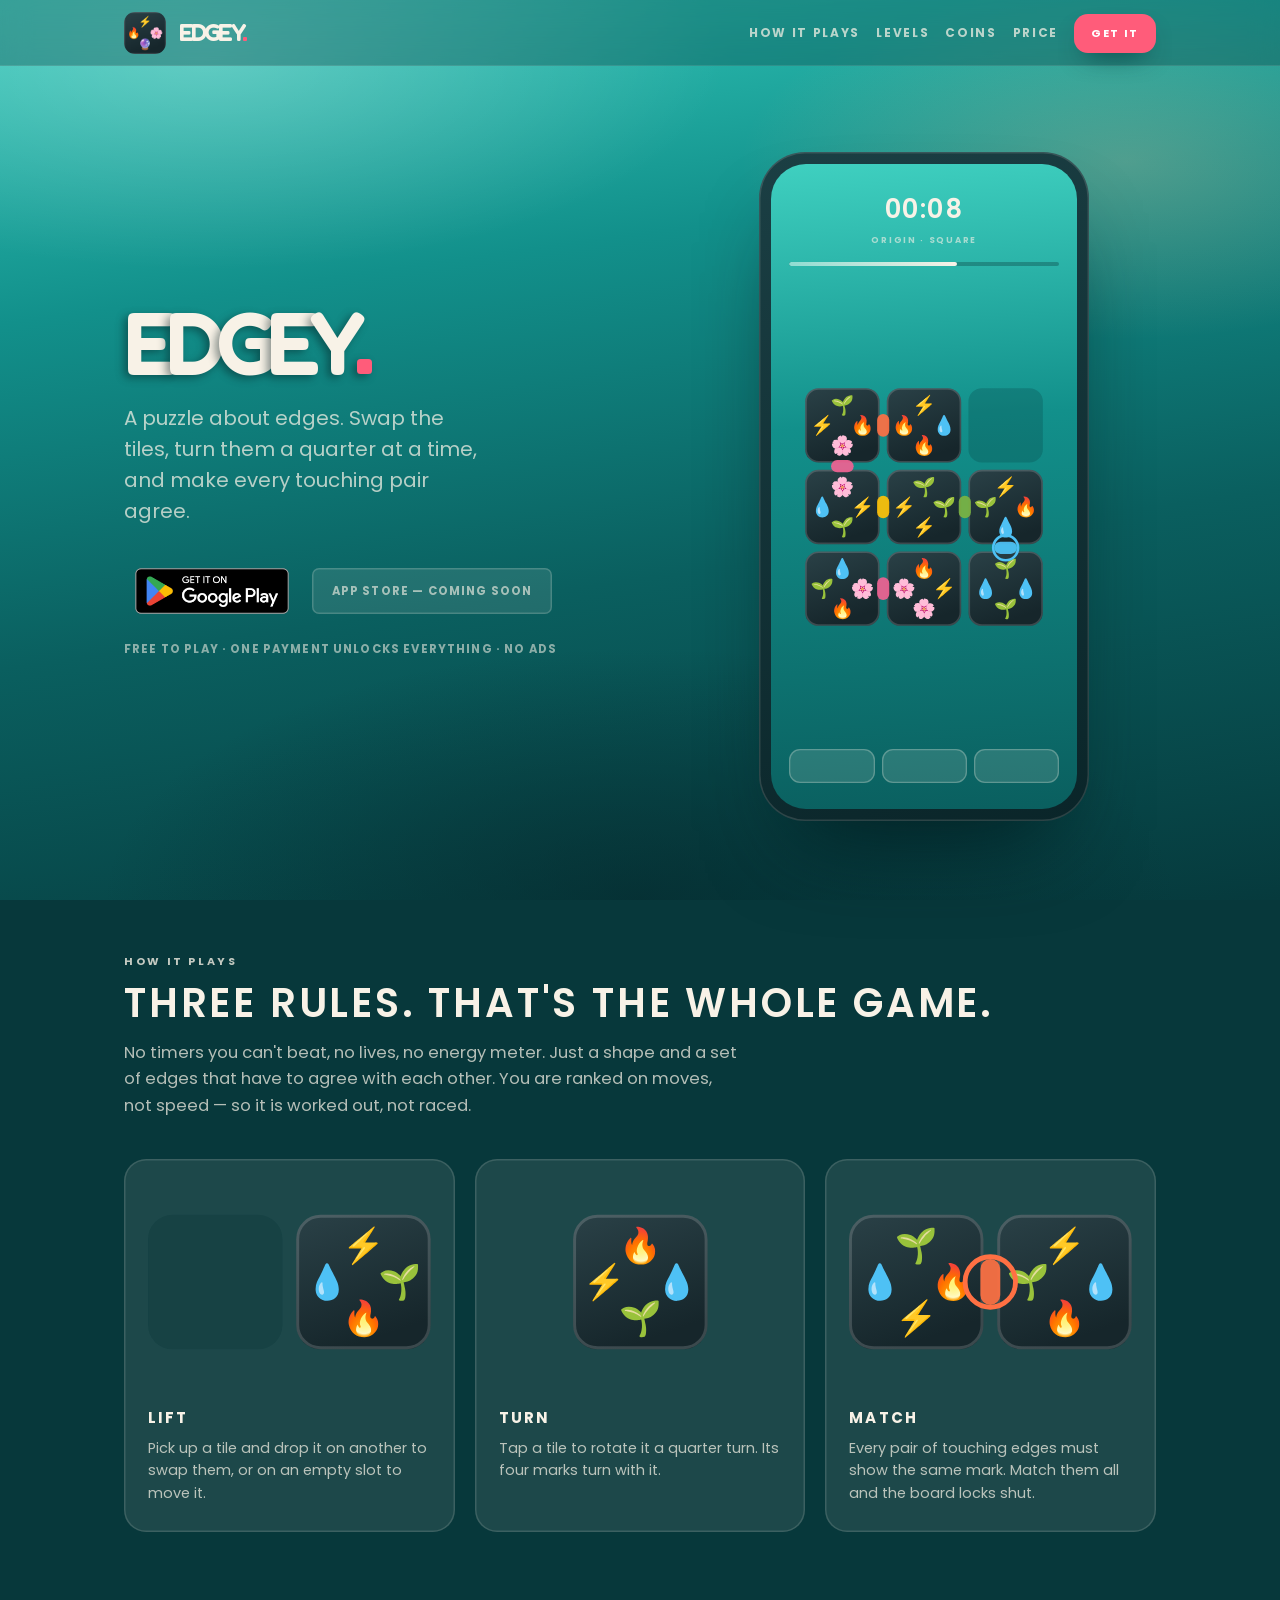
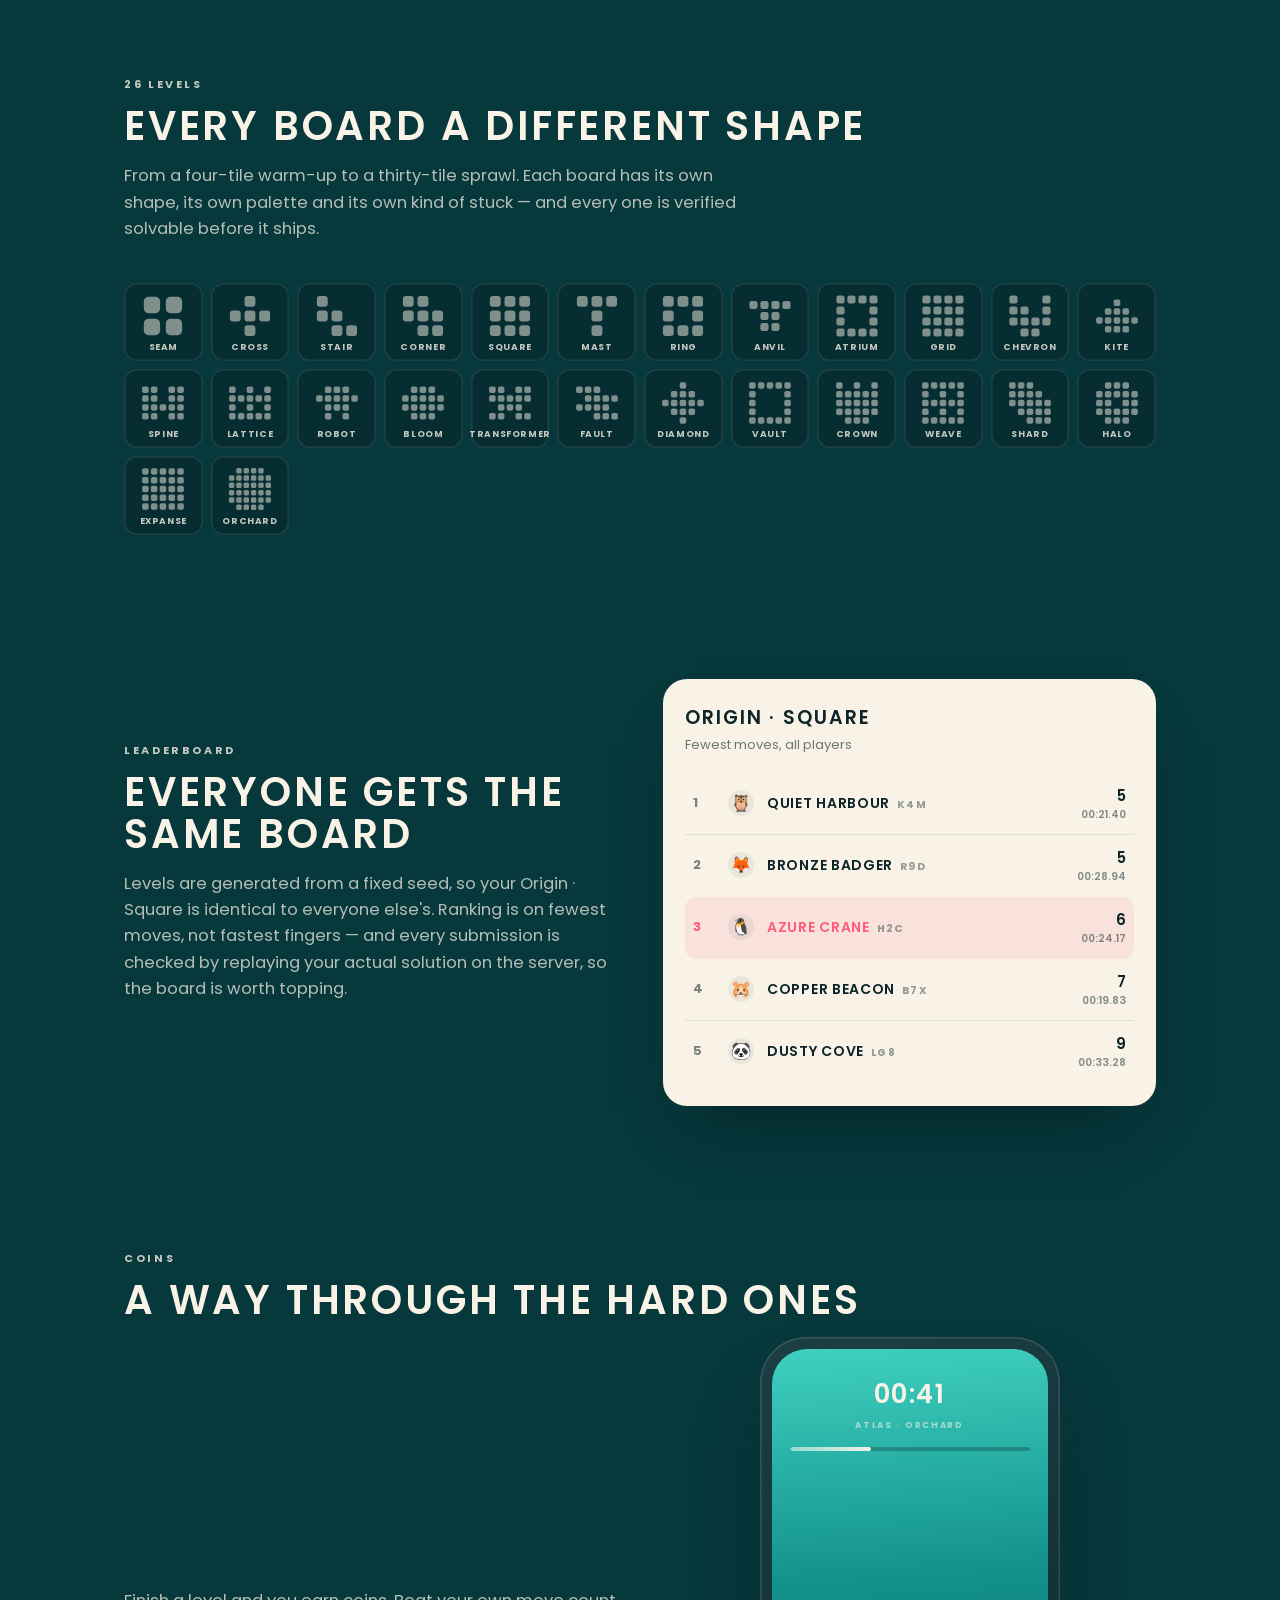
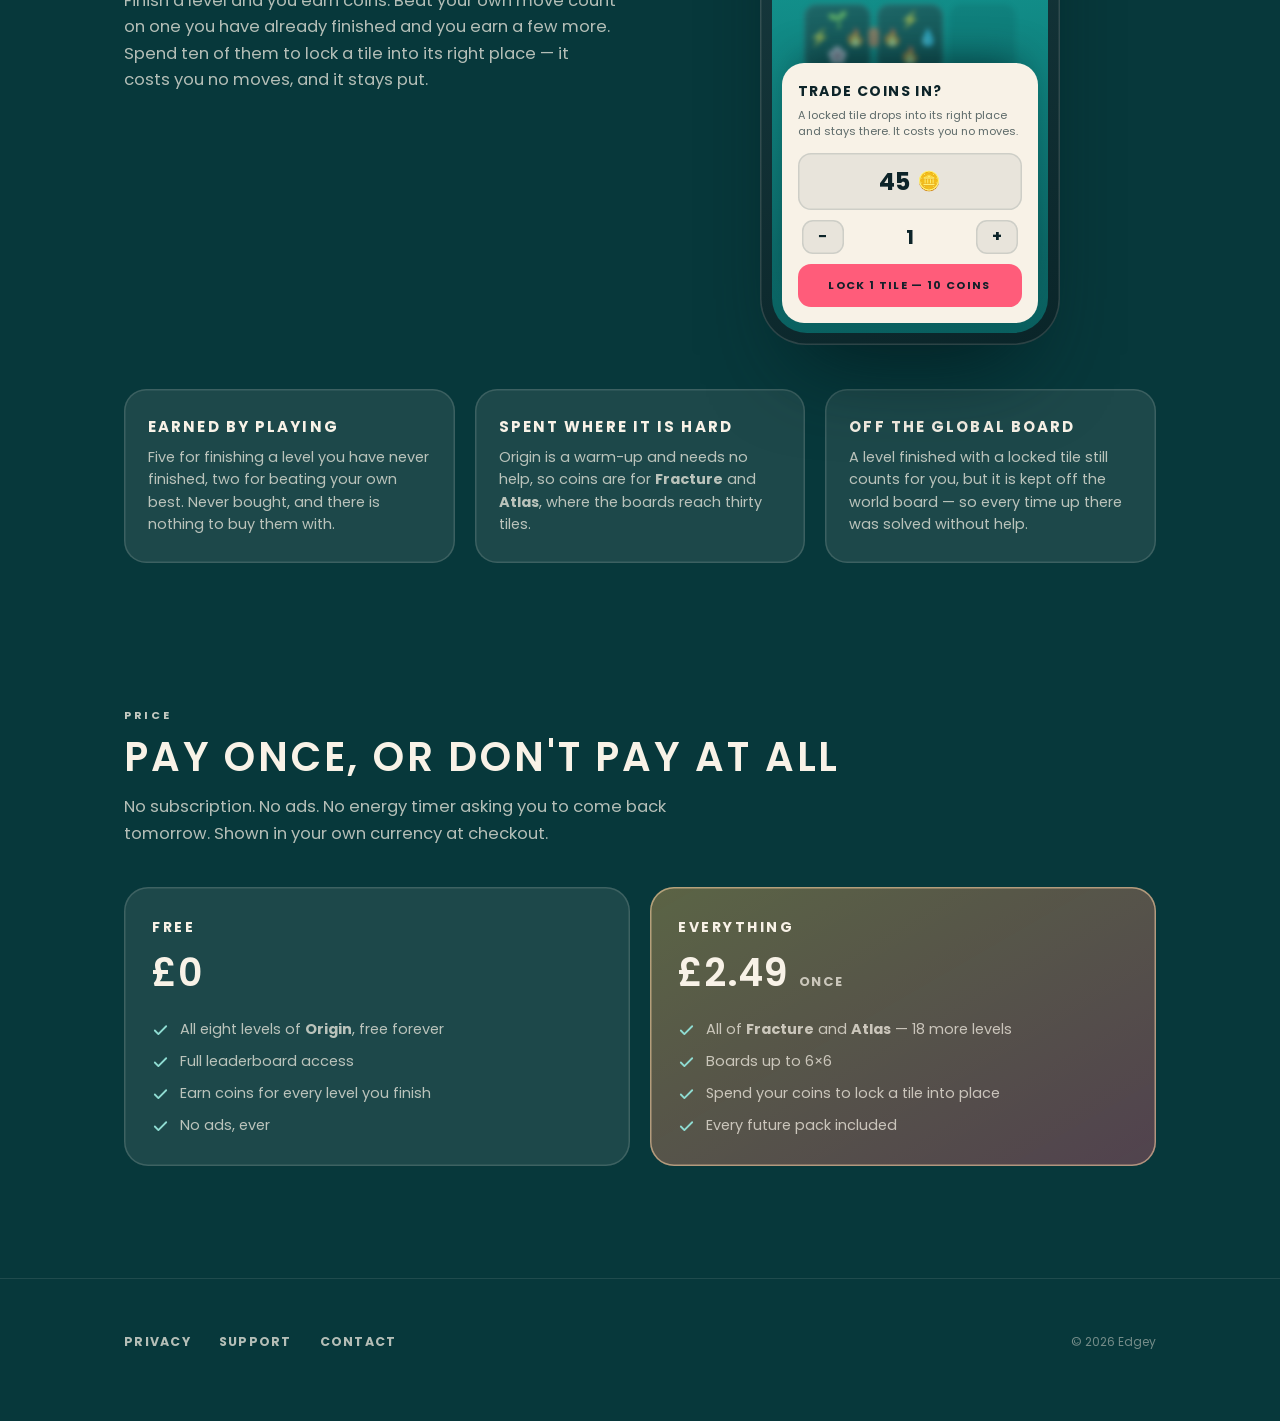
==== commit 7668ec7b: "Add files via upload" ====
--- a/index.html
+++ b/index.html
@@ -15,7 +15,7 @@
 <link rel="preload" as="font" type="font/woff2" href="fonts/fredoka-600.woff2" crossorigin>
 <link rel="preload" as="font" type="font/woff2" href="fonts/poppins-400.woff2" crossorigin>
 <link rel="preload" as="font" type="font/woff2" href="fonts/poppins-700.woff2" crossorigin>
-<link rel="stylesheet" href="style.css?v=4a1f507f">
+<link rel="stylesheet" href="style.css?v=c89bafce">
 </head>
 <body>
 <div class="sky"></div>
@@ -25,6 +25,7 @@
     <a class="mark" href="/"><img src="assets/icon-mark.png" alt=""><b class="wm" aria-label="Edgey"><span>E</span><span>D</span><span>G</span><span>E</span><span>Y</span><i class="dot" aria-hidden="true"></i></b></a>
     <a class="link hide-sm" href="#how">How it plays</a>
     <a class="link hide-sm" href="#levels">Levels</a>
+    <a class="link hide-sm" href="#coins">Coins</a>
     <a class="link hide-sm" href="#price">Price</a>
     <a class="btn sm" href="#get">Get it</a>
   </div>
@@ -103,7 +104,7 @@
   <div class="wrap">
     <p class="eyebrow">How it plays</p>
     <h2>Three rules. That's the whole game.</h2>
-    <p class="sub">No timers you can't beat, no lives, no energy meter. Just a shape and a set of edges that have to agree with each other. Every level tells you its par, and you are ranked on moves, not speed.</p>
+    <p class="sub">No timers you can't beat, no lives, no energy meter. Just a shape and a set of edges that have to agree with each other. You are ranked on moves, not speed — so it is worked out, not raced.</p>
     <div class="steps">
       <div class="step"><svg viewBox="0 0 185 127" xmlns="http://www.w3.org/2000/svg"><defs><linearGradient id="face" x1="0" y1="0" x2="0.35" y2="1">
   <stop offset="0" stop-color="#2a4147"/><stop offset="1" stop-color="#16262b"/>
@@ -142,25 +143,27 @@
 
 <section id="levels">
   <div class="wrap">
-    <p class="eyebrow">24 levels</p>
+    <p class="eyebrow">26 levels</p>
     <h2>Every board a different shape</h2>
     <p class="sub">From a four-tile warm-up to a thirty-tile sprawl. Each board has its own shape, its own palette and its own kind of stuck — and every one is verified solvable before it ships.</p>
     <div class="grids">
       <div class="gr"><svg viewBox="0 0 100 100" xmlns="http://www.w3.org/2000/svg"><rect x="6.48" y="6.48" width="37.04" height="37.04" rx="10.37" fill="rgba(248,242,231,.5)"/><rect x="56.48" y="6.48" width="37.04" height="37.04" rx="10.37" fill="rgba(248,242,231,.5)"/><rect x="6.48" y="56.48" width="37.04" height="37.04" rx="10.37" fill="rgba(248,242,231,.5)"/><rect x="56.48" y="56.48" width="37.04" height="37.04" rx="10.37" fill="rgba(248,242,231,.5)"/></svg><b>Seam</b></div>
-      <div class="gr"><svg viewBox="0 0 100 100" xmlns="http://www.w3.org/2000/svg"><rect x="4.32" y="4.32" width="24.69" height="24.69" rx="6.91" fill="rgba(248,242,231,.5)"/><rect x="37.65" y="4.32" width="24.69" height="24.69" rx="6.91" fill="rgba(248,242,231,.5)"/><rect x="4.32" y="37.65" width="24.69" height="24.69" rx="6.91" fill="rgba(248,242,231,.5)"/><rect x="37.65" y="37.65" width="24.69" height="24.69" rx="6.91" fill="rgba(248,242,231,.5)"/><rect x="70.99" y="37.65" width="24.69" height="24.69" rx="6.91" fill="rgba(248,242,231,.5)"/><rect x="37.65" y="70.99" width="24.69" height="24.69" rx="6.91" fill="rgba(248,242,231,.5)"/><rect x="70.99" y="70.99" width="24.69" height="24.69" rx="6.91" fill="rgba(248,242,231,.5)"/></svg><b>Corner</b></div>
       <div class="gr"><svg viewBox="0 0 100 100" xmlns="http://www.w3.org/2000/svg"><rect x="37.65" y="4.32" width="24.69" height="24.69" rx="6.91" fill="rgba(248,242,231,.5)"/><rect x="4.32" y="37.65" width="24.69" height="24.69" rx="6.91" fill="rgba(248,242,231,.5)"/><rect x="37.65" y="37.65" width="24.69" height="24.69" rx="6.91" fill="rgba(248,242,231,.5)"/><rect x="70.99" y="37.65" width="24.69" height="24.69" rx="6.91" fill="rgba(248,242,231,.5)"/><rect x="37.65" y="70.99" width="24.69" height="24.69" rx="6.91" fill="rgba(248,242,231,.5)"/></svg><b>Cross</b></div>
       <div class="gr"><svg viewBox="0 0 100 100" xmlns="http://www.w3.org/2000/svg"><rect x="4.32" y="4.32" width="24.69" height="24.69" rx="6.91" fill="rgba(248,242,231,.5)"/><rect x="4.32" y="37.65" width="24.69" height="24.69" rx="6.91" fill="rgba(248,242,231,.5)"/><rect x="37.65" y="37.65" width="24.69" height="24.69" rx="6.91" fill="rgba(248,242,231,.5)"/><rect x="37.65" y="70.99" width="24.69" height="24.69" rx="6.91" fill="rgba(248,242,231,.5)"/><rect x="70.99" y="70.99" width="24.69" height="24.69" rx="6.91" fill="rgba(248,242,231,.5)"/></svg><b>Stair</b></div>
+      <div class="gr"><svg viewBox="0 0 100 100" xmlns="http://www.w3.org/2000/svg"><rect x="4.32" y="4.32" width="24.69" height="24.69" rx="6.91" fill="rgba(248,242,231,.5)"/><rect x="37.65" y="4.32" width="24.69" height="24.69" rx="6.91" fill="rgba(248,242,231,.5)"/><rect x="4.32" y="37.65" width="24.69" height="24.69" rx="6.91" fill="rgba(248,242,231,.5)"/><rect x="37.65" y="37.65" width="24.69" height="24.69" rx="6.91" fill="rgba(248,242,231,.5)"/><rect x="70.99" y="37.65" width="24.69" height="24.69" rx="6.91" fill="rgba(248,242,231,.5)"/><rect x="37.65" y="70.99" width="24.69" height="24.69" rx="6.91" fill="rgba(248,242,231,.5)"/><rect x="70.99" y="70.99" width="24.69" height="24.69" rx="6.91" fill="rgba(248,242,231,.5)"/></svg><b>Corner</b></div>
       <div class="gr"><svg viewBox="0 0 100 100" xmlns="http://www.w3.org/2000/svg"><rect x="4.32" y="4.32" width="24.69" height="24.69" rx="6.91" fill="rgba(248,242,231,.5)"/><rect x="37.65" y="4.32" width="24.69" height="24.69" rx="6.91" fill="rgba(248,242,231,.5)"/><rect x="70.99" y="4.32" width="24.69" height="24.69" rx="6.91" fill="rgba(248,242,231,.5)"/><rect x="4.32" y="37.65" width="24.69" height="24.69" rx="6.91" fill="rgba(248,242,231,.5)"/><rect x="37.65" y="37.65" width="24.69" height="24.69" rx="6.91" fill="rgba(248,242,231,.5)"/><rect x="70.99" y="37.65" width="24.69" height="24.69" rx="6.91" fill="rgba(248,242,231,.5)"/><rect x="4.32" y="70.99" width="24.69" height="24.69" rx="6.91" fill="rgba(248,242,231,.5)"/><rect x="37.65" y="70.99" width="24.69" height="24.69" rx="6.91" fill="rgba(248,242,231,.5)"/><rect x="70.99" y="70.99" width="24.69" height="24.69" rx="6.91" fill="rgba(248,242,231,.5)"/></svg><b>Square</b></div>
       <div class="gr"><svg viewBox="0 0 100 100" xmlns="http://www.w3.org/2000/svg"><rect x="4.32" y="4.32" width="24.69" height="24.69" rx="6.91" fill="rgba(248,242,231,.5)"/><rect x="37.65" y="4.32" width="24.69" height="24.69" rx="6.91" fill="rgba(248,242,231,.5)"/><rect x="70.99" y="4.32" width="24.69" height="24.69" rx="6.91" fill="rgba(248,242,231,.5)"/><rect x="37.65" y="37.65" width="24.69" height="24.69" rx="6.91" fill="rgba(248,242,231,.5)"/><rect x="37.65" y="70.99" width="24.69" height="24.69" rx="6.91" fill="rgba(248,242,231,.5)"/></svg><b>Mast</b></div>
       <div class="gr"><svg viewBox="0 0 100 100" xmlns="http://www.w3.org/2000/svg"><rect x="4.32" y="4.32" width="24.69" height="24.69" rx="6.91" fill="rgba(248,242,231,.5)"/><rect x="37.65" y="4.32" width="24.69" height="24.69" rx="6.91" fill="rgba(248,242,231,.5)"/><rect x="70.99" y="4.32" width="24.69" height="24.69" rx="6.91" fill="rgba(248,242,231,.5)"/><rect x="4.32" y="37.65" width="24.69" height="24.69" rx="6.91" fill="rgba(248,242,231,.5)"/><rect x="70.99" y="37.65" width="24.69" height="24.69" rx="6.91" fill="rgba(248,242,231,.5)"/><rect x="4.32" y="70.99" width="24.69" height="24.69" rx="6.91" fill="rgba(248,242,231,.5)"/><rect x="37.65" y="70.99" width="24.69" height="24.69" rx="6.91" fill="rgba(248,242,231,.5)"/><rect x="70.99" y="70.99" width="24.69" height="24.69" rx="6.91" fill="rgba(248,242,231,.5)"/></svg><b>Ring</b></div>
       <div class="gr"><svg viewBox="0 0 100 100" xmlns="http://www.w3.org/2000/svg"><rect x="3.24" y="15.74" width="18.52" height="18.52" rx="5.19" fill="rgba(248,242,231,.5)"/><rect x="28.24" y="15.74" width="18.52" height="18.52" rx="5.19" fill="rgba(248,242,231,.5)"/><rect x="53.24" y="15.74" width="18.52" height="18.52" rx="5.19" fill="rgba(248,242,231,.5)"/><rect x="78.24" y="15.74" width="18.52" height="18.52" rx="5.19" fill="rgba(248,242,231,.5)"/><rect x="28.24" y="40.74" width="18.52" height="18.52" rx="5.19" fill="rgba(248,242,231,.5)"/><rect x="53.24" y="40.74" width="18.52" height="18.52" rx="5.19" fill="rgba(248,242,231,.5)"/><rect x="28.24" y="65.74" width="18.52" height="18.52" rx="5.19" fill="rgba(248,242,231,.5)"/><rect x="53.24" y="65.74" width="18.52" height="18.52" rx="5.19" fill="rgba(248,242,231,.5)"/></svg><b>Anvil</b></div>
+      <div class="gr"><svg viewBox="0 0 100 100" xmlns="http://www.w3.org/2000/svg"><rect x="3.24" y="3.24" width="18.52" height="18.52" rx="5.19" fill="rgba(248,242,231,.5)"/><rect x="28.24" y="3.24" width="18.52" height="18.52" rx="5.19" fill="rgba(248,242,231,.5)"/><rect x="53.24" y="3.24" width="18.52" height="18.52" rx="5.19" fill="rgba(248,242,231,.5)"/><rect x="78.24" y="3.24" width="18.52" height="18.52" rx="5.19" fill="rgba(248,242,231,.5)"/><rect x="3.24" y="28.24" width="18.52" height="18.52" rx="5.19" fill="rgba(248,242,231,.5)"/><rect x="78.24" y="28.24" width="18.52" height="18.52" rx="5.19" fill="rgba(248,242,231,.5)"/><rect x="3.24" y="53.24" width="18.52" height="18.52" rx="5.19" fill="rgba(248,242,231,.5)"/><rect x="78.24" y="53.24" width="18.52" height="18.52" rx="5.19" fill="rgba(248,242,231,.5)"/><rect x="3.24" y="78.24" width="18.52" height="18.52" rx="5.19" fill="rgba(248,242,231,.5)"/><rect x="28.24" y="78.24" width="18.52" height="18.52" rx="5.19" fill="rgba(248,242,231,.5)"/><rect x="53.24" y="78.24" width="18.52" height="18.52" rx="5.19" fill="rgba(248,242,231,.5)"/><rect x="78.24" y="78.24" width="18.52" height="18.52" rx="5.19" fill="rgba(248,242,231,.5)"/></svg><b>Atrium</b></div>
       <div class="gr"><svg viewBox="0 0 100 100" xmlns="http://www.w3.org/2000/svg"><rect x="3.24" y="3.24" width="18.52" height="18.52" rx="5.19" fill="rgba(248,242,231,.5)"/><rect x="28.24" y="3.24" width="18.52" height="18.52" rx="5.19" fill="rgba(248,242,231,.5)"/><rect x="53.24" y="3.24" width="18.52" height="18.52" rx="5.19" fill="rgba(248,242,231,.5)"/><rect x="78.24" y="3.24" width="18.52" height="18.52" rx="5.19" fill="rgba(248,242,231,.5)"/><rect x="3.24" y="28.24" width="18.52" height="18.52" rx="5.19" fill="rgba(248,242,231,.5)"/><rect x="28.24" y="28.24" width="18.52" height="18.52" rx="5.19" fill="rgba(248,242,231,.5)"/><rect x="53.24" y="28.24" width="18.52" height="18.52" rx="5.19" fill="rgba(248,242,231,.5)"/><rect x="78.24" y="28.24" width="18.52" height="18.52" rx="5.19" fill="rgba(248,242,231,.5)"/><rect x="3.24" y="53.24" width="18.52" height="18.52" rx="5.19" fill="rgba(248,242,231,.5)"/><rect x="28.24" y="53.24" width="18.52" height="18.52" rx="5.19" fill="rgba(248,242,231,.5)"/><rect x="53.24" y="53.24" width="18.52" height="18.52" rx="5.19" fill="rgba(248,242,231,.5)"/><rect x="78.24" y="53.24" width="18.52" height="18.52" rx="5.19" fill="rgba(248,242,231,.5)"/><rect x="3.24" y="78.24" width="18.52" height="18.52" rx="5.19" fill="rgba(248,242,231,.5)"/><rect x="28.24" y="78.24" width="18.52" height="18.52" rx="5.19" fill="rgba(248,242,231,.5)"/><rect x="53.24" y="78.24" width="18.52" height="18.52" rx="5.19" fill="rgba(248,242,231,.5)"/><rect x="78.24" y="78.24" width="18.52" height="18.52" rx="5.19" fill="rgba(248,242,231,.5)"/></svg><b>Grid</b></div>
-      <div class="gr"><svg viewBox="0 0 100 100" xmlns="http://www.w3.org/2000/svg"><rect x="3.24" y="3.24" width="18.52" height="18.52" rx="5.19" fill="rgba(248,242,231,.5)"/><rect x="28.24" y="3.24" width="18.52" height="18.52" rx="5.19" fill="rgba(248,242,231,.5)"/><rect x="53.24" y="3.24" width="18.52" height="18.52" rx="5.19" fill="rgba(248,242,231,.5)"/><rect x="78.24" y="3.24" width="18.52" height="18.52" rx="5.19" fill="rgba(248,242,231,.5)"/><rect x="3.24" y="28.24" width="18.52" height="18.52" rx="5.19" fill="rgba(248,242,231,.5)"/><rect x="78.24" y="28.24" width="18.52" height="18.52" rx="5.19" fill="rgba(248,242,231,.5)"/><rect x="3.24" y="53.24" width="18.52" height="18.52" rx="5.19" fill="rgba(248,242,231,.5)"/><rect x="78.24" y="53.24" width="18.52" height="18.52" rx="5.19" fill="rgba(248,242,231,.5)"/><rect x="3.24" y="78.24" width="18.52" height="18.52" rx="5.19" fill="rgba(248,242,231,.5)"/><rect x="28.24" y="78.24" width="18.52" height="18.52" rx="5.19" fill="rgba(248,242,231,.5)"/><rect x="53.24" y="78.24" width="18.52" height="18.52" rx="5.19" fill="rgba(248,242,231,.5)"/><rect x="78.24" y="78.24" width="18.52" height="18.52" rx="5.19" fill="rgba(248,242,231,.5)"/></svg><b>Atrium</b></div>
       <div class="gr"><svg viewBox="0 0 100 100" xmlns="http://www.w3.org/2000/svg"><rect x="3.24" y="3.24" width="18.52" height="18.52" rx="5.19" fill="rgba(248,242,231,.5)"/><rect x="78.24" y="3.24" width="18.52" height="18.52" rx="5.19" fill="rgba(248,242,231,.5)"/><rect x="3.24" y="28.24" width="18.52" height="18.52" rx="5.19" fill="rgba(248,242,231,.5)"/><rect x="28.24" y="28.24" width="18.52" height="18.52" rx="5.19" fill="rgba(248,242,231,.5)"/><rect x="78.24" y="28.24" width="18.52" height="18.52" rx="5.19" fill="rgba(248,242,231,.5)"/><rect x="3.24" y="53.24" width="18.52" height="18.52" rx="5.19" fill="rgba(248,242,231,.5)"/><rect x="28.24" y="53.24" width="18.52" height="18.52" rx="5.19" fill="rgba(248,242,231,.5)"/><rect x="53.24" y="53.24" width="18.52" height="18.52" rx="5.19" fill="rgba(248,242,231,.5)"/><rect x="78.24" y="53.24" width="18.52" height="18.52" rx="5.19" fill="rgba(248,242,231,.5)"/><rect x="28.24" y="78.24" width="18.52" height="18.52" rx="5.19" fill="rgba(248,242,231,.5)"/><rect x="53.24" y="78.24" width="18.52" height="18.52" rx="5.19" fill="rgba(248,242,231,.5)"/></svg><b>Chevron</b></div>
       <div class="gr"><svg viewBox="0 0 100 100" xmlns="http://www.w3.org/2000/svg"><rect x="42.59" y="12.59" width="14.81" height="14.81" rx="4.15" fill="rgba(248,242,231,.5)"/><rect x="22.59" y="32.59" width="14.81" height="14.81" rx="4.15" fill="rgba(248,242,231,.5)"/><rect x="42.59" y="32.59" width="14.81" height="14.81" rx="4.15" fill="rgba(248,242,231,.5)"/><rect x="62.59" y="32.59" width="14.81" height="14.81" rx="4.15" fill="rgba(248,242,231,.5)"/><rect x="2.59" y="52.59" width="14.81" height="14.81" rx="4.15" fill="rgba(248,242,231,.5)"/><rect x="22.59" y="52.59" width="14.81" height="14.81" rx="4.15" fill="rgba(248,242,231,.5)"/><rect x="42.59" y="52.59" width="14.81" height="14.81" rx="4.15" fill="rgba(248,242,231,.5)"/><rect x="62.59" y="52.59" width="14.81" height="14.81" rx="4.15" fill="rgba(248,242,231,.5)"/><rect x="82.59" y="52.59" width="14.81" height="14.81" rx="4.15" fill="rgba(248,242,231,.5)"/><rect x="22.59" y="72.59" width="14.81" height="14.81" rx="4.15" fill="rgba(248,242,231,.5)"/><rect x="42.59" y="72.59" width="14.81" height="14.81" rx="4.15" fill="rgba(248,242,231,.5)"/><rect x="62.59" y="72.59" width="14.81" height="14.81" rx="4.15" fill="rgba(248,242,231,.5)"/></svg><b>Kite</b></div>
       <div class="gr"><svg viewBox="0 0 100 100" xmlns="http://www.w3.org/2000/svg"><rect x="2.59" y="12.59" width="14.81" height="14.81" rx="4.15" fill="rgba(248,242,231,.5)"/><rect x="22.59" y="12.59" width="14.81" height="14.81" rx="4.15" fill="rgba(248,242,231,.5)"/><rect x="62.59" y="12.59" width="14.81" height="14.81" rx="4.15" fill="rgba(248,242,231,.5)"/><rect x="82.59" y="12.59" width="14.81" height="14.81" rx="4.15" fill="rgba(248,242,231,.5)"/><rect x="2.59" y="32.59" width="14.81" height="14.81" rx="4.15" fill="rgba(248,242,231,.5)"/><rect x="22.59" y="32.59" width="14.81" height="14.81" rx="4.15" fill="rgba(248,242,231,.5)"/><rect x="62.59" y="32.59" width="14.81" height="14.81" rx="4.15" fill="rgba(248,242,231,.5)"/><rect x="82.59" y="32.59" width="14.81" height="14.81" rx="4.15" fill="rgba(248,242,231,.5)"/><rect x="2.59" y="52.59" width="14.81" height="14.81" rx="4.15" fill="rgba(248,242,231,.5)"/><rect x="22.59" y="52.59" width="14.81" height="14.81" rx="4.15" fill="rgba(248,242,231,.5)"/><rect x="42.59" y="52.59" width="14.81" height="14.81" rx="4.15" fill="rgba(248,242,231,.5)"/><rect x="62.59" y="52.59" width="14.81" height="14.81" rx="4.15" fill="rgba(248,242,231,.5)"/><rect x="82.59" y="52.59" width="14.81" height="14.81" rx="4.15" fill="rgba(248,242,231,.5)"/><rect x="2.59" y="72.59" width="14.81" height="14.81" rx="4.15" fill="rgba(248,242,231,.5)"/><rect x="22.59" y="72.59" width="14.81" height="14.81" rx="4.15" fill="rgba(248,242,231,.5)"/><rect x="62.59" y="72.59" width="14.81" height="14.81" rx="4.15" fill="rgba(248,242,231,.5)"/><rect x="82.59" y="72.59" width="14.81" height="14.81" rx="4.15" fill="rgba(248,242,231,.5)"/></svg><b>Spine</b></div>
       <div class="gr"><svg viewBox="0 0 100 100" xmlns="http://www.w3.org/2000/svg"><rect x="2.59" y="12.59" width="14.81" height="14.81" rx="4.15" fill="rgba(248,242,231,.5)"/><rect x="42.59" y="12.59" width="14.81" height="14.81" rx="4.15" fill="rgba(248,242,231,.5)"/><rect x="82.59" y="12.59" width="14.81" height="14.81" rx="4.15" fill="rgba(248,242,231,.5)"/><rect x="2.59" y="32.59" width="14.81" height="14.81" rx="4.15" fill="rgba(248,242,231,.5)"/><rect x="22.59" y="32.59" width="14.81" height="14.81" rx="4.15" fill="rgba(248,242,231,.5)"/><rect x="42.59" y="32.59" width="14.81" height="14.81" rx="4.15" fill="rgba(248,242,231,.5)"/><rect x="62.59" y="32.59" width="14.81" height="14.81" rx="4.15" fill="rgba(248,242,231,.5)"/><rect x="82.59" y="32.59" width="14.81" height="14.81" rx="4.15" fill="rgba(248,242,231,.5)"/><rect x="2.59" y="52.59" width="14.81" height="14.81" rx="4.15" fill="rgba(248,242,231,.5)"/><rect x="42.59" y="52.59" width="14.81" height="14.81" rx="4.15" fill="rgba(248,242,231,.5)"/><rect x="82.59" y="52.59" width="14.81" height="14.81" rx="4.15" fill="rgba(248,242,231,.5)"/><rect x="2.59" y="72.59" width="14.81" height="14.81" rx="4.15" fill="rgba(248,242,231,.5)"/><rect x="22.59" y="72.59" width="14.81" height="14.81" rx="4.15" fill="rgba(248,242,231,.5)"/><rect x="42.59" y="72.59" width="14.81" height="14.81" rx="4.15" fill="rgba(248,242,231,.5)"/><rect x="62.59" y="72.59" width="14.81" height="14.81" rx="4.15" fill="rgba(248,242,231,.5)"/><rect x="82.59" y="72.59" width="14.81" height="14.81" rx="4.15" fill="rgba(248,242,231,.5)"/></svg><b>Lattice</b></div>
+      <div class="gr"><svg viewBox="0 0 100 100" xmlns="http://www.w3.org/2000/svg"><rect x="22.59" y="12.59" width="14.81" height="14.81" rx="4.15" fill="rgba(248,242,231,.5)"/><rect x="42.59" y="12.59" width="14.81" height="14.81" rx="4.15" fill="rgba(248,242,231,.5)"/><rect x="62.59" y="12.59" width="14.81" height="14.81" rx="4.15" fill="rgba(248,242,231,.5)"/><rect x="2.59" y="32.59" width="14.81" height="14.81" rx="4.15" fill="rgba(248,242,231,.5)"/><rect x="22.59" y="32.59" width="14.81" height="14.81" rx="4.15" fill="rgba(248,242,231,.5)"/><rect x="42.59" y="32.59" width="14.81" height="14.81" rx="4.15" fill="rgba(248,242,231,.5)"/><rect x="62.59" y="32.59" width="14.81" height="14.81" rx="4.15" fill="rgba(248,242,231,.5)"/><rect x="82.59" y="32.59" width="14.81" height="14.81" rx="4.15" fill="rgba(248,242,231,.5)"/><rect x="22.59" y="52.59" width="14.81" height="14.81" rx="4.15" fill="rgba(248,242,231,.5)"/><rect x="42.59" y="52.59" width="14.81" height="14.81" rx="4.15" fill="rgba(248,242,231,.5)"/><rect x="62.59" y="52.59" width="14.81" height="14.81" rx="4.15" fill="rgba(248,242,231,.5)"/><rect x="22.59" y="72.59" width="14.81" height="14.81" rx="4.15" fill="rgba(248,242,231,.5)"/><rect x="62.59" y="72.59" width="14.81" height="14.81" rx="4.15" fill="rgba(248,242,231,.5)"/></svg><b>Robot</b></div>
       <div class="gr"><svg viewBox="0 0 100 100" xmlns="http://www.w3.org/2000/svg"><rect x="22.59" y="12.59" width="14.81" height="14.81" rx="4.15" fill="rgba(248,242,231,.5)"/><rect x="42.59" y="12.59" width="14.81" height="14.81" rx="4.15" fill="rgba(248,242,231,.5)"/><rect x="62.59" y="12.59" width="14.81" height="14.81" rx="4.15" fill="rgba(248,242,231,.5)"/><rect x="2.59" y="32.59" width="14.81" height="14.81" rx="4.15" fill="rgba(248,242,231,.5)"/><rect x="22.59" y="32.59" width="14.81" height="14.81" rx="4.15" fill="rgba(248,242,231,.5)"/><rect x="42.59" y="32.59" width="14.81" height="14.81" rx="4.15" fill="rgba(248,242,231,.5)"/><rect x="62.59" y="32.59" width="14.81" height="14.81" rx="4.15" fill="rgba(248,242,231,.5)"/><rect x="82.59" y="32.59" width="14.81" height="14.81" rx="4.15" fill="rgba(248,242,231,.5)"/><rect x="2.59" y="52.59" width="14.81" height="14.81" rx="4.15" fill="rgba(248,242,231,.5)"/><rect x="22.59" y="52.59" width="14.81" height="14.81" rx="4.15" fill="rgba(248,242,231,.5)"/><rect x="42.59" y="52.59" width="14.81" height="14.81" rx="4.15" fill="rgba(248,242,231,.5)"/><rect x="62.59" y="52.59" width="14.81" height="14.81" rx="4.15" fill="rgba(248,242,231,.5)"/><rect x="82.59" y="52.59" width="14.81" height="14.81" rx="4.15" fill="rgba(248,242,231,.5)"/><rect x="22.59" y="72.59" width="14.81" height="14.81" rx="4.15" fill="rgba(248,242,231,.5)"/><rect x="42.59" y="72.59" width="14.81" height="14.81" rx="4.15" fill="rgba(248,242,231,.5)"/><rect x="62.59" y="72.59" width="14.81" height="14.81" rx="4.15" fill="rgba(248,242,231,.5)"/></svg><b>Bloom</b></div>
+      <div class="gr"><svg viewBox="0 0 100 100" xmlns="http://www.w3.org/2000/svg"><rect x="2.59" y="12.59" width="14.81" height="14.81" rx="4.15" fill="rgba(248,242,231,.5)"/><rect x="22.59" y="12.59" width="14.81" height="14.81" rx="4.15" fill="rgba(248,242,231,.5)"/><rect x="62.59" y="12.59" width="14.81" height="14.81" rx="4.15" fill="rgba(248,242,231,.5)"/><rect x="82.59" y="12.59" width="14.81" height="14.81" rx="4.15" fill="rgba(248,242,231,.5)"/><rect x="2.59" y="32.59" width="14.81" height="14.81" rx="4.15" fill="rgba(248,242,231,.5)"/><rect x="22.59" y="32.59" width="14.81" height="14.81" rx="4.15" fill="rgba(248,242,231,.5)"/><rect x="42.59" y="32.59" width="14.81" height="14.81" rx="4.15" fill="rgba(248,242,231,.5)"/><rect x="62.59" y="32.59" width="14.81" height="14.81" rx="4.15" fill="rgba(248,242,231,.5)"/><rect x="82.59" y="32.59" width="14.81" height="14.81" rx="4.15" fill="rgba(248,242,231,.5)"/><rect x="22.59" y="52.59" width="14.81" height="14.81" rx="4.15" fill="rgba(248,242,231,.5)"/><rect x="42.59" y="52.59" width="14.81" height="14.81" rx="4.15" fill="rgba(248,242,231,.5)"/><rect x="62.59" y="52.59" width="14.81" height="14.81" rx="4.15" fill="rgba(248,242,231,.5)"/><rect x="2.59" y="72.59" width="14.81" height="14.81" rx="4.15" fill="rgba(248,242,231,.5)"/><rect x="22.59" y="72.59" width="14.81" height="14.81" rx="4.15" fill="rgba(248,242,231,.5)"/><rect x="62.59" y="72.59" width="14.81" height="14.81" rx="4.15" fill="rgba(248,242,231,.5)"/><rect x="82.59" y="72.59" width="14.81" height="14.81" rx="4.15" fill="rgba(248,242,231,.5)"/></svg><b>Transformer</b></div>
       <div class="gr"><svg viewBox="0 0 100 100" xmlns="http://www.w3.org/2000/svg"><rect x="2.59" y="12.59" width="14.81" height="14.81" rx="4.15" fill="rgba(248,242,231,.5)"/><rect x="22.59" y="12.59" width="14.81" height="14.81" rx="4.15" fill="rgba(248,242,231,.5)"/><rect x="42.59" y="12.59" width="14.81" height="14.81" rx="4.15" fill="rgba(248,242,231,.5)"/><rect x="22.59" y="32.59" width="14.81" height="14.81" rx="4.15" fill="rgba(248,242,231,.5)"/><rect x="42.59" y="32.59" width="14.81" height="14.81" rx="4.15" fill="rgba(248,242,231,.5)"/><rect x="62.59" y="32.59" width="14.81" height="14.81" rx="4.15" fill="rgba(248,242,231,.5)"/><rect x="82.59" y="32.59" width="14.81" height="14.81" rx="4.15" fill="rgba(248,242,231,.5)"/><rect x="2.59" y="52.59" width="14.81" height="14.81" rx="4.15" fill="rgba(248,242,231,.5)"/><rect x="22.59" y="52.59" width="14.81" height="14.81" rx="4.15" fill="rgba(248,242,231,.5)"/><rect x="42.59" y="52.59" width="14.81" height="14.81" rx="4.15" fill="rgba(248,242,231,.5)"/><rect x="62.59" y="52.59" width="14.81" height="14.81" rx="4.15" fill="rgba(248,242,231,.5)"/><rect x="42.59" y="72.59" width="14.81" height="14.81" rx="4.15" fill="rgba(248,242,231,.5)"/><rect x="62.59" y="72.59" width="14.81" height="14.81" rx="4.15" fill="rgba(248,242,231,.5)"/><rect x="82.59" y="72.59" width="14.81" height="14.81" rx="4.15" fill="rgba(248,242,231,.5)"/></svg><b>Fault</b></div>
       <div class="gr"><svg viewBox="0 0 100 100" xmlns="http://www.w3.org/2000/svg"><rect x="42.59" y="2.59" width="14.81" height="14.81" rx="4.15" fill="rgba(248,242,231,.5)"/><rect x="22.59" y="22.59" width="14.81" height="14.81" rx="4.15" fill="rgba(248,242,231,.5)"/><rect x="42.59" y="22.59" width="14.81" height="14.81" rx="4.15" fill="rgba(248,242,231,.5)"/><rect x="62.59" y="22.59" width="14.81" height="14.81" rx="4.15" fill="rgba(248,242,231,.5)"/><rect x="2.59" y="42.59" width="14.81" height="14.81" rx="4.15" fill="rgba(248,242,231,.5)"/><rect x="22.59" y="42.59" width="14.81" height="14.81" rx="4.15" fill="rgba(248,242,231,.5)"/><rect x="42.59" y="42.59" width="14.81" height="14.81" rx="4.15" fill="rgba(248,242,231,.5)"/><rect x="62.59" y="42.59" width="14.81" height="14.81" rx="4.15" fill="rgba(248,242,231,.5)"/><rect x="82.59" y="42.59" width="14.81" height="14.81" rx="4.15" fill="rgba(248,242,231,.5)"/><rect x="22.59" y="62.59" width="14.81" height="14.81" rx="4.15" fill="rgba(248,242,231,.5)"/><rect x="42.59" y="62.59" width="14.81" height="14.81" rx="4.15" fill="rgba(248,242,231,.5)"/><rect x="62.59" y="62.59" width="14.81" height="14.81" rx="4.15" fill="rgba(248,242,231,.5)"/><rect x="42.59" y="82.59" width="14.81" height="14.81" rx="4.15" fill="rgba(248,242,231,.5)"/></svg><b>Diamond</b></div>
       <div class="gr"><svg viewBox="0 0 100 100" xmlns="http://www.w3.org/2000/svg"><rect x="2.59" y="2.59" width="14.81" height="14.81" rx="4.15" fill="rgba(248,242,231,.5)"/><rect x="22.59" y="2.59" width="14.81" height="14.81" rx="4.15" fill="rgba(248,242,231,.5)"/><rect x="42.59" y="2.59" width="14.81" height="14.81" rx="4.15" fill="rgba(248,242,231,.5)"/><rect x="62.59" y="2.59" width="14.81" height="14.81" rx="4.15" fill="rgba(248,242,231,.5)"/><rect x="82.59" y="2.59" width="14.81" height="14.81" rx="4.15" fill="rgba(248,242,231,.5)"/><rect x="2.59" y="22.59" width="14.81" height="14.81" rx="4.15" fill="rgba(248,242,231,.5)"/><rect x="82.59" y="22.59" width="14.81" height="14.81" rx="4.15" fill="rgba(248,242,231,.5)"/><rect x="2.59" y="42.59" width="14.81" height="14.81" rx="4.15" fill="rgba(248,242,231,.5)"/><rect x="82.59" y="42.59" width="14.81" height="14.81" rx="4.15" fill="rgba(248,242,231,.5)"/><rect x="2.59" y="62.59" width="14.81" height="14.81" rx="4.15" fill="rgba(248,242,231,.5)"/><rect x="82.59" y="62.59" width="14.81" height="14.81" rx="4.15" fill="rgba(248,242,231,.5)"/><rect x="2.59" y="82.59" width="14.81" height="14.81" rx="4.15" fill="rgba(248,242,231,.5)"/><rect x="22.59" y="82.59" width="14.81" height="14.81" rx="4.15" fill="rgba(248,242,231,.5)"/><rect x="42.59" y="82.59" width="14.81" height="14.81" rx="4.15" fill="rgba(248,242,231,.5)"/><rect x="62.59" y="82.59" width="14.81" height="14.81" rx="4.15" fill="rgba(248,242,231,.5)"/><rect x="82.59" y="82.59" width="14.81" height="14.81" rx="4.15" fill="rgba(248,242,231,.5)"/></svg><b>Vault</b></div>
@@ -182,15 +185,106 @@
       <p class="sub">Levels are generated from a fixed seed, so your Origin · Square is identical to everyone else's. Ranking is on fewest moves, not fastest fingers — and every submission is checked by replaying your actual solution on the server, so the board is worth topping.</p>
     </div>
     <div class="lb">
-      <h4>Origin · Square <small style="font-weight:600;opacity:.5">par 5</small></h4>
+      <h4>Origin · Square</h4>
       <p class="of">Fewest moves, all players</p>
       <ol>
-          <li><span class="rk">1</span><span class="who">kestrel</span><span class="tm">5<small>00:21.40</small></span></li>
-          <li><span class="rk">2</span><span class="who">nine</span><span class="tm">5<small>00:28.94</small></span></li>
-          <li class="me"><span class="rk">3</span><span class="who">you</span><span class="tm">6<small>00:24.17</small></span></li>
-          <li><span class="rk">4</span><span class="who">atlas</span><span class="tm">7<small>00:19.83</small></span></li>
-          <li><span class="rk">5</span><span class="who">mora</span><span class="tm">9<small>00:33.28</small></span></li>
+          <li><span class="rk">1</span><svg class="av" viewBox="0 0 128 128" aria-hidden="true"><path style="fill:#6E4F44;" d="M97.36,62.59c0,0,4.5-9.71,4.01-18.37c-0.32-5.56,0.92-29.63-35.69-30.34 c-36.6-0.7-38.86,20.74-38.86,31.25c0,7.88,3.52,15.35,3.52,15.35s-2.96-0.7-6.34,3.24s-3.54,12.47-1.13,17.18 c3.03,5.91,8.02,9.29,8.02,9.29l10.42,15.35c0,0-1.55,4.29-4.22,7.46c-1.8,2.14-5.58,5.46-5.49,6.76c0.14,1.97,4.22,0.99,10.14,1.27 c5.91,0.28,22.67-2.53,22.67-2.53s22.81,1.41,25.06,1.55c2.25,0.14,7.11,0.49,7.74-0.99c0.39-0.91-3.42-4.2-5-7.04 c-2.04-3.66-3.31-9.43-3.31-9.43s4.65-9.71,6.62-11.26c1.97-1.55,7.46-8.45,9.01-12.11s2.11-10.56-1.13-13.8 C101,62.99,97.36,62.59,97.36,62.59z"/> <path style="fill:#6E4F44;" d="M86.17,19.51c0,0,2.11-4.5,6.34-7.25c3.9-2.53,8.52-2.25,8.87-1.9c0.35,0.35-0.54,3.68-2.11,5.91 c-1.34,1.9-2.75,3.38-2.53,3.59c0.39,0.39,1.72-1.33,3.45-2.75c2.32-1.9,5.35-2.6,5.7-2.32s0.84,5.35-1.41,9.64 c-2.11,4.01-5.98,6.55-5.98,6.55l-5.42-7.32L86.17,19.51z"/> <path style="fill:#6E4F44;" d="M44.28,19.01c0,0-2.53-5.21-5.56-8.31s-7.74-4.86-8.31-4.29s-0.49,4.01,0.21,6.26s2.82,4.5,2.18,4.93 c-0.63,0.42-1.73-2.13-2.82-3.31c-1.76-1.9-4.93-3.45-5.49-3.1c-0.56,0.35-1.9,5.7,0.77,10.63c2.37,4.37,5.84,8.45,5.84,8.45 l8.17-7.81L44.28,19.01z"/> <path style="fill:#878787;" d="M46.96,111.06c0,0-0.5,2.08-3.1,4.41c-2.96,2.65-7.98,6.1-4.79,7.23c3.19,1.13,7.7,1.13,12.39,0.19 c4.69-0.94,9.29-2.35,12.58-2.35c3.28,0,9.95,1.22,13.23,1.69c3.28,0.47,7.47,0.88,9.85,0.38c2.21-0.47,3.26-1.45-0.54-5.4 c-1.63-1.69-4.43-6.43-4.43-6.43l-18.96,3.1L46.96,111.06z"/> <path style="fill:#875D54;" d="M36.45,61.41c0,0-3.85,0.38-5.44,2.53s-3.75,8.26-3.38,16.89c0.38,8.63,4.13,15.96,9.01,22.43 c4.88,6.48,11.54,13.05,26.65,12.58c15.11-0.47,22.99-4.32,26.94-11.26c3.94-6.95,8.82-16.14,9.29-24.78 c0.47-8.63-3.85-16.52-5.26-17.55c-1.41-1.03-30.5-2.44-30.5-2.44L36.45,61.41z"/> <linearGradient id="av_owl_SVGID_1_" gradientUnits="userSpaceOnUse" x1="63.4068" y1="60.8187" x2="63.7159" y2="110.6862"> <stop offset="0.0499" style="stop-color:#F5DBB8"/> <stop offset="0.2381" style="stop-color:#F2D2AF"/> <stop offset="0.5467" style="stop-color:#E9B996"/> <stop offset="0.8936" style="stop-color:#DC9673"/> </linearGradient> <path style="fill:url(#av_owl_SVGID_1_);" d="M42.17,61.41c0,0-9.29,8.35-7.6,22.99c1.49,12.92,10.7,26.19,28.81,26.28 c20.56,0.11,28.14-14.57,29.19-26.47c1.22-13.89-6.66-22.34-7.7-23.18C83.84,60.19,42.17,61.41,42.17,61.41z"/> <path style="fill:#F2A35B;" d="M64.23,73.43c0,0,8.07-8.54,14.45-10.23c6.38-1.69,15.58-0.94,15.58-0.94s4.29-6.43,4.6-18.77 c0.33-13.25-6.66-18.96-6.66-18.96s-11.64-2.25-19.71,6.19c-6.76,7.07-5.91,15.58-5.91,15.58l-3.64-0.61c0,0,0.05-9.46-6.62-15.27 s-15.84-7.3-15.84-7.3s-11.14,5.95-11.4,19.69c-0.28,14.73,5.28,18.93,5.28,18.93s9.03,0.23,17.01,3.05S64.23,73.43,64.23,73.43z"/> <path style="fill:#D0805F;" d="M93.23,42.83c0,7.3-3.93,12.97-12.11,13.89c-8.86,1-13.24-5.75-13.24-13.05s5.67-13.22,12.67-13.22 S93.23,35.53,93.23,42.83z"/> <path style="fill:#D0805F;" d="M59.65,36.6c3.63,6.6,2.18,16.37-3.87,18.99c-7.13,3.1-14.67,0.03-18.3-6.57s-1.23-14.14,4.9-17.51 S56.02,30,59.65,36.6z"/> <path style="fill:#D0805F;" d="M78.35,73.14c1.67,0.37,2.53-2.82,4.46-1.27c1.92,1.55-0.8,4.5-3.8,4.6c-3,0.09-6.24-1.97-5.12-3.94 C75.02,70.56,76.43,72.72,78.35,73.14z"/> <path style="fill:#D0805F;" d="M85.49,81.26c2.39-0.23,3.57-2.91,5.16-1.27s-0.99,4.46-5.02,4.69c-4.04,0.23-6.19-1.83-5.3-3.43 C81.22,79.67,82.62,81.54,85.49,81.26z"/> <path style="fill:#D0805F;" d="M64.6,82.34c2.95,0.17,3.14-2.82,5.3-1.78c2.16,1.03-0.37,5.53-5.02,5.49 c-5.26-0.05-7.17-3.88-5.73-5.07C61.22,79.29,61.41,82.15,64.6,82.34z"/> <path style="fill:#D0805F;" d="M50.24,73.94c2.02-0.12,1.69-2.63,4.41-1.69c2.3,0.8-0.33,5.21-4.74,5.16 c-3.94-0.04-6.1-3.33-5.02-4.32C47.03,71.15,47.9,74.08,50.24,73.94z"/> <path style="fill:#D0805F;" d="M41.42,81.17c1.74-0.05,2.11-2.35,4.04-1.22c1.92,1.13,0.28,4.74-4.18,4.79 c-3.99,0.04-5.46-2.73-4.36-3.94C38.61,78.92,39.69,81.22,41.42,81.17z"/> <path style="fill:#FFFEFF;" d="M70.52,45.13c1.45,4.58,6.87,7.03,11.73,5.49c4.86-1.54,7.38-6.41,5.82-11.4 c-1.77-5.66-6.91-6.84-11.78-5.3C71.42,35.45,69.06,40.54,70.52,45.13z"/> <path style="fill:#FFFEFF;" d="M41.75,35.88c-2.87,3.86-2.5,9.25,1.6,12.29s9.63,3.25,12.76-0.94c3.56-4.75,2.07-9.95-2.02-13 S44.62,32.03,41.75,35.88z"/> <path style="fill:#303232;" d="M84.78,39.76c1.2,3.06,0.12,6.56-3.04,7.81c-3.17,1.25-7.21-0.23-8.42-3.29 c-1.2-3.06,0.09-6.62,3.26-7.88C80,35.04,83.57,36.7,84.78,39.76z"/> <path style="fill:#303232;" d="M54.98,44.52c-1.63,2.85-6.01,3.71-9.39,1.55c-2.87-1.83-3.09-5.59-1.45-8.45 c1.63-2.85,5.36-3.33,8.49-2.02C56.44,37.2,56.62,41.67,54.98,44.52z"/> <path style="fill:#2F2F2F;" d="M59.39,46.11c0,0-0.16,6.1,0,8.17c0.23,2.96,0.86,5.09,1.74,6.85c0.94,1.88,2.35,3.94,3.05,3.94 c0.7,0,2.16-1.99,3-3.89c0.7-1.6,1.45-3.75,1.78-7.46c0.28-3.15,0.28-6.95,0.28-6.95L59.39,46.11z"/> <path style="fill:#FEB903;" d="M64.23,40.58c3.24-0.07,4.18,1.92,4.88,3.61c0.42,1.01,0.7,3.1,0.42,3.47 c-0.28,0.38-2.72,0.99-4.93,0.99s-5.91-0.8-5.96-1.41c-0.05-0.61,0.56-2.89,1.17-3.8C60.94,41.75,62.02,40.62,64.23,40.58z"/></svg><span class="who">Quiet Harbour<em>K4M</em></span><span class="tm">5<small>00:21.40</small></span></li>
+          <li><span class="rk">2</span><svg class="av" viewBox="0 0 128 128" aria-hidden="true"><path style="fill:#FF6011;" d="M45.83,104.96l32.52,4.5l39.84-24.35c0,0-4.93-11.83-7.46-17.88s-6.62-14.36-6.62-14.36 s2.23-6.07,3.24-13.37c1.17-8.49,0.14-10.65,0.14-10.65l-21.21-9.67c0,0-3.14,2.3-5.96,7.51s-3.8,7.32-3.8,7.32 s-7.18-0.56-10.42-0.56c-3.24,0-8.59,0.7-8.59,0.7s-5.07-9.29-7.74-12.53c-2.67-3.24-6.85-6.38-6.85-6.38s-18.86,9.39-19.71,16.14 s-0.05,11.5,0.52,14.45c0.56,2.96,2.25,7.18,2.25,7.18s-1.69,2.53-3.94,8.31s-4.79,12.81-6.62,15.77c-1.83,2.96-6.76,9.71-6.76,9.71 L45.83,104.96z"/> <path style="fill:#575A5B;" d="M31.66,7.73c-2.02,0.56-4.41,5.16-6.57,12.76c-1.14,4.01-1.97,11.36-1.97,11.36s6.66-5.16,12.58-7.32 s13.42-3.66,13.42-3.66s-3.45-3.94-7.51-7.51C38.1,10.27,33.4,7.25,31.66,7.73z"/> <path style="fill:#575A5B;" d="M100.36,8.48c-1.46-0.39-6.49,2.18-10.04,5.54s-6.95,7.98-6.95,7.98s7.13,0.28,13.61,3.57 c6.48,3.28,10.89,6.19,10.89,6.19s-0.14-6.74-1.6-12.58C104.77,13.17,102.8,9.14,100.36,8.48z"/> <path style="fill:#FF9411;" d="M33.73,16.55c-0.66,0.38-4.1,7.11-3.85,17.18c0.19,7.51,1.69,13.51,2.06,13.51 c0.19,0,3.84-4.33,7.7-7.04c3.86-2.71,8.82-4.19,8.96-4.52c0.28-0.66-2.86-7.21-7.08-12.74S34.38,16.18,33.73,16.55z"/> <path style="fill:#FF9411;" d="M86.1,36.45c-0.21-0.96,2.44-9.1,5.16-13.42c2.72-4.32,6.57-8.63,7.6-8.45 c1.03,0.19,5.07,9.67,3.75,18.3c-1.31,8.63-3,13.61-3.47,13.7c-0.26,0.05-3.04-3.25-6.48-5.91C89.8,38.45,86.18,36.83,86.1,36.45z" /> <path style="fill:#DFDFDF;" d="M4.73,87.41c-0.15-0.74,3.85-1.41,6.57-2.72c2.72-1.31,8.35-3.85,16.99-2.82 c8.63,1.03,12.97,3.63,19.15,7.79c6.19,4.18,8.92,13.98,8.92,13.98l14.17,3c0,0,4.93-11.03,8.54-14.45 c3.03-2.88,11.2-9.36,21.68-10.32c10.23-0.94,14.36,1.31,17.83,2.63c2.4,0.91,4.5,1.41,4.79,2.16c0.28,0.75-4.13,3.75-4.13,3.75 s4.13,0.66,4.22,1.22c0.14,0.84-3.1,2.72-5.35,4.13s-18,9.47-23.84,12.48c-3.1,1.6-15.49,6.19-17.36,6.1 c-1.88-0.09-23.84-1.13-25.34-1.22c-1.5-0.09-16.24-5.26-23.84-8.17c-8.43-3.22-23.54-10.88-23.18-12.29 c0.19-0.75,5.35-1.31,5.35-1.31S4.91,88.35,4.73,87.41z"/> <path style="fill:#FEE9C9;" d="M64.13,119.7c16.97,0.83,17.64-13.42,15.86-19.52c-1.78-6.1-2.53-6.1-2.53-6.1s-3.61,4.18-5.44,9.39 c-0.57,1.63-15.67,0.19-15.67,0.19s-0.75-3-2.16-5.73c-0.93-1.8-2.35-3.71-2.35-3.71s-2.53,3.43-3,8.02 C48.37,106.84,46.87,118.85,64.13,119.7z"/> <path style="fill:#4A4A4C;" d="M52.59,110.45c-0.75,0.86,1.27,3.03,2.25,4.01c0.99,0.99,3.1,2.35,4.36,2.46 c1.55,0.14,5.28-3.1,5.28-3.1s3.82,3.54,5.94,3.47c2.11-0.07,4.69-3.05,5.61-4.04c0.56-0.61,1.67-1.75,0.77-2.82 c-0.77-0.92-1.94-0.04-2.89,0.84c-1.96,1.84-3.4,3.19-3.66,3.24c-0.42,0.07-5.49-4.58-5.49-4.58s-4.86,3.66-5.77,3.66 c-0.55,0-2.24-1.53-3.59-2.82C54.53,109.97,53.58,109.32,52.59,110.45z"/> <path style="fill:#2D2A25;" d="M64.7,99.82c-3.66,0.03-9.64,0.21-9.29,4.22c0.35,4.01,2.32,7.67,9.57,7.6s9.08-3.87,9.22-7.67 C74.28,101.72,73.43,99.75,64.7,99.82z"/> <path style="fill:#FFFFFF;" d="M45.9,96.94c-0.33,0.99-2.11,1.27-3.87,0.35c-1.76-0.92-5-2.82-7.74-4.08 c-2.3-1.06-4.86-1.69-4.65-3.17c0.21-1.48,3.17-0.42,5.63,0.35c2.46,0.77,7.53,2.89,8.59,3.52C44.92,94.54,46.4,95.46,45.9,96.94z" /> <path style="fill:#FFFFFF;" d="M36.19,98.06c-2.76-0.87-7.62-2.61-7.88-0.84c-0.21,1.41,4.01,2.4,6.76,3.94 c2.39,1.34,6.65,3.64,7.46,1.06C43.23,99.96,38.86,98.91,36.19,98.06z"/> <path style="fill:#FFFFFF;" d="M83.98,97.15c0.78,1.76,3.4-0.01,6.05-1.34c3.1-1.55,7.18-3.31,8.38-3.66 c1.2-0.35,2.11-0.84,1.9-1.62c-0.21-0.77-2.1-0.86-3.52-0.56c-2.04,0.42-5.35,1.13-8.24,2.6C86.74,93.5,82.93,94.75,83.98,97.15z"/> <path style="fill:#FFFFFF;" d="M87.15,102.64c0.62,2.07,5.56-0.49,7.95-1.48s7.11-2.53,6.69-3.8c-0.48-1.43-6.48-0.02-8.17,0.42 C91.23,98.41,86.31,99.82,87.15,102.64z"/> <path style="fill:#2D2A25;" d="M85.67,73.71c-0.99,2.96-3.71,6.22-6.83,5.56s-4.36-3.87-3.73-8.45c0.59-4.27,4.06-5.94,7.18-5.28 S87.04,69.61,85.67,73.71z"/> <path style="fill:#2D2A25;" d="M53.6,71.25c0.6,3.06,0.27,6.66-2.84,7.67c-3.11,1-6.82-0.39-8.03-4.85 c-1.34-4.94,0.65-7.19,3.76-8.19C49.61,64.87,52.76,67.01,53.6,71.25z"/> <path style="fill:#DFDFDF;" d="M48.02,67.51c0.86,0.86,0.35,2.39-0.49,3.17c-0.51,0.47-2.11,1.55-3.17,0.14 c-0.78-1.04-0.21-2.18,0.7-3.1C45.97,66.81,47.24,66.74,48.02,67.51z"/> <path style="fill:#DFDFDF;" d="M80.04,67.72c0.98,0.71,0.64,2.46-0.07,3.36c-0.43,0.55-1.93,2.17-3.1,0.86 c-0.63-0.71-0.56-2.33,0.19-3.38C77.82,67.52,79.15,67.09,80.04,67.72z"/></svg><span class="who">Bronze Badger<em>R9D</em></span><span class="tm">5<small>00:28.94</small></span></li>
+          <li class="me"><span class="rk">3</span><svg class="av" viewBox="0 0 128 128" aria-hidden="true"><path style="fill:#ADADB7;" d="M69.77,112.75c0,0-6.69,4.63-7.32,5.44c-0.63,0.8-0.9,1.74,0.32,2.11s3.16-0.14,3.16-0.14 s-0.97,1.44,1.31,1.97c1.53,0.35,4.5-1.2,4.5-1.2s-0.49,1.37,1.55,1.65c2.94,0.41,8.02-5.9,9.06-7.87s0.56-3.66,0.56-3.66 L69.77,112.75z"/> <path style="fill:#ADADB7;" d="M52.17,108.59c0,0-8.21,4.92-8.87,5.2c-0.66,0.28-3.22,1.71-2.25,3.28c0.75,1.22,3.66,0.28,3.66,0.28 s-0.63,1.37,1.03,2.16c1.67,0.79,5.16-1.13,5.16-1.13s-0.39,1.71,1.88,1.97c2.91,0.34,9.39-8.54,9.39-8.54L52.17,108.59z"/> <path style="fill:#4D4D4D;" d="M84.97,38.37c0,0,1.13-17.6-7.46-25.76S58.36,5.38,55.12,6.23c-3.24,0.84-8.88,2.88-12.86,8.63 c-5.26,7.6-3.1,14.73-5.54,19.33c-1.92,3.63-7.23,14.03-8.07,21.49s-1.41,21.59-0.99,26.61c0.41,4.91,0.61,9.24,3.24,13.23 c1.57,2.39,4.7,2.44,5.77,1.13c0.63-0.77,0.42-1.9,0.42-1.9s4.28,6.38,6.01,8.52c2.82,3.47,8.67,9.06,18.21,10.7 c12.58,2.16,33.22-4.5,33.22-4.5s1.77,1.2,4.58,1.34c1.43,0.07,3.1-1.34,2.89-2.75c-0.21-1.41-1.83-3.38-2.18-4.15 c-0.35-0.77,0.73-22.31-2.65-36.95S87.5,40.34,84.97,38.37z"/> <linearGradient id="av_penguin_SVGID_1_" gradientUnits="userSpaceOnUse" x1="55.562" y1="105.7481" x2="69.4593" y2="34.2527"> <stop offset="0.3618" style="stop-color:#FFFFFF"/> <stop offset="0.4122" style="stop-color:#FFFAEF"/> <stop offset="0.5102" style="stop-color:#FFEDC7"/> <stop offset="0.6459" style="stop-color:#FFD985"/> <stop offset="0.7882" style="stop-color:#FFC139"/> <stop offset="0.8168" style="stop-color:#FFB92E"/> <stop offset="0.9438" style="stop-color:#FF9700"/> </linearGradient> <path style="fill:url(#av_penguin_SVGID_1_);" d="M39.78,38.37c0,0-6.1,6.34-6.66,15.06c-0.47,7.33-0.52,20.69,3.71,32.66 s12.25,21.87,23.93,24.21c12.64,2.54,26.65-1.92,27.08-2.06c0.42-0.14-2.53-3.28-4.6-6.38c-1.57-2.36-3.61-7.6-3.61-7.6 s0.14,4.04-2.46,4.36c-1.98,0.25-4.79-1.69-6.9-6.34c-2.11-4.65-4.98-17.27-5.77-27.66c-0.7-9.29,0.25-15.27,1.2-17.88 c0.57-1.57,1.72-2.64,1.72-2.64s3.2,3.89,8.27,2.57c4.88-1.27,6.1-6.62,5.26-10.98c-1.01-5.21-3.1-10.84-10.18-9.29 c-8.04,1.76-5.24,12.14-5.24,12.14s-5.74,4.68-13.76,3.84C43.72,41.54,39.78,38.37,39.78,38.37z"/> <path style="fill:#ADADB7;" d="M47.1,18.15c0,0-0.97-3.62-3.43-4.08c-4.74-0.89-11.31,2.21-13.98,3.85 c-2.16,1.33-5.12,4.22-4.22,5.63s5.77,0.05,9.95,0.75c2.89,0.49,6.9,1.69,8.59,1.64c1.35-0.04,3.1-2.35,3.33-3.43 C47.57,21.43,47.57,19.51,47.1,18.15z"/> <path style="fill:#4D4D4D;" d="M47.33,18.52c0,0-3.99,1.74-12.39,2.3c-3.56,0.24-9.57,1.97-9.57,1.97s-0.61,0.61,0.38,1.13 c0.99,0.52,6.01-0.91,9.1-1.08c5.02-0.28,14.22-0.94,14.22-0.94L47.33,18.52z"/> <path style="fill:#000409;" d="M63.76,22c0.09,2.15-2,3.99-3.88,3.68c-2.37-0.4-3.53-2.66-3.28-4.9s2.29-3.42,4.18-3.21 C62.68,17.77,63.67,19.75,63.76,22z"/></svg><span class="who">Azure Crane<em>H2C</em></span><span class="tm">6<small>00:24.17</small></span></li>
+          <li><span class="rk">4</span><svg class="av" viewBox="0 0 128 128" aria-hidden="true"><path style="fill:#F2A159;" d="M62.07,29.22c16.33,0,29.53,8.62,43.74,33.65c11.83,20.84,9.57,43.5-3,50.45s-17.32,5.68-22.9,5.37 c-5.19-0.28-17.08-22.83-17.08-22.83s-10.86,22.45-18.4,22.34c-2.84-0.04-18.02,0.19-25.9-9.76s-7.51-26.84,0-41.86 S41.79,29.22,62.07,29.22z"/> <path style="fill:#F2A159;" d="M117.26,32.79c0.43,11.28-8.16,18.02-17.46,18.02s-15.2-8.09-15.2-17.27s8.16-16.33,17.46-16.33 S116.91,23.62,117.26,32.79z"/> <path style="fill:#F2A159;" d="M23.59,47.62C12.86,44.12,9.65,36.03,12.52,26.97s12.65-13.47,21.4-10.7s12.44,12.52,9.57,21.59 S31.66,50.24,23.59,47.62z"/> <path style="fill:#FFA7AA;" d="M36.73,32.22c0,4.77-3.75,8.07-8.26,8.07s-7.88-3.68-7.88-8.45s3.37-8.63,7.88-8.63 C34.29,23.21,36.73,27.46,36.73,32.22z"/> <path style="fill:#FFA7AA;" d="M100.13,41.63c-4.75-0.41-7.72-4.44-7.32-8.93s5.06-7.84,9.81-7.42s7.6,4.42,7.21,8.91 C109.32,39.98,104.88,42.05,100.13,41.63z"/> <path style="fill:#2E3030;" d="M88.72,69.48c0.46,3.44-0.47,7.04-3.87,7.11c-3.56,0.07-4.79-3-5.14-6.45s1.09-5.44,3.66-5.82 C86.57,63.85,88.35,66.67,88.72,69.48z"/> <path style="fill:#2E2D31;" d="M48.25,69.83c0.12,3.47-1.29,7.25-4.95,6.97c-3.55-0.27-4.6-4.5-4.13-8.17 c0.44-3.44,1.91-4.67,4.5-4.79C46.9,63.7,48.16,67,48.25,69.83z"/> <path style="fill:#FFD2B1;" d="M63.43,112.28c0,0,9.01,5.91,16.61,6.48s16.47-2.39,17.03-13.51c0.64-12.67-8.87-19.57-11.26-21.4 c-1.42-1.09-8.73-6.19-8.73-6.19s-1.97-15.49-2.67-20.55c-0.7-5.07-1.25-12.95-10.98-13.09c-9.29-0.14-10.44,9.43-10.56,12.53 c-0.14,3.66-1.55,21.26-1.55,21.26s-5.31,3.52-9.01,6.34c-3.24,2.46-11.6,8.73-11.26,19.43c0.28,9.01,5.07,14.92,15.2,14.64 C58.38,117.86,63.43,112.28,63.43,112.28z"/> <path style="fill:#FFFEFD;" d="M57.42,99.85c0,0-0.74,9.22,2.44,10.7c2.63,1.22,4.04-2.63,4.04-2.63s0.88,2.23,3,2.63 C70.94,111.3,70,99,70,99l-6.01-3.19L57.42,99.85z"/> <path style="fill:#2F302D;" d="M59.91,94.45c0-1.32-1.83-1.97-3.57-3.14c-1.08-0.73-2.44-1.64-2.06-3.14 c0.38-1.5,3.14-1.64,8.68-1.74c5.54-0.09,9.43,0.42,9.24,1.92c-0.19,1.5-1.88,2.53-3.14,3.47c-0.59,0.44-2.67,1.6-2.58,2.44 c0.09,0.84,2.53,2.79,4.5,2.82c3.28,0.05,4.79-1.88,5.54-2.72c0.75-0.84,1.69-1.78,2.91-1.22s0.14,3.85-2.3,6.1 c-2.44,2.25-6.8,2.82-9.62,1.6s-4.08-2.96-4.08-2.96s-3.05,4.36-8.02,3.61c-3.77-0.57-6.19-3-7.32-4.97 c-1.13-1.97-0.77-3.14,0.19-3.28c1.22-0.19,1.97,1.22,3.38,1.88c1.41,0.66,2.49,1.45,4.74,1.36C58.64,96.37,59.91,95.39,59.91,94.45 z"/> <g> <path style="fill:#5F646D;" d="M25.47,106.92c-0.46,0-0.91-0.22-1.18-0.64c-0.42-0.65-0.24-1.52,0.41-1.94 c0.22-0.14,5.43-3.52,8.35-5.12c2.91-1.6,7.99-4.32,7.99-4.32s1.1-0.78,1.91,0.41c0.81,1.2-0.58,2.06-0.58,2.06 c0,0-5.06,2.72-7.97,4.31c-2.83,1.55-8.12,4.98-8.17,5.01C25.99,106.85,25.73,106.92,25.47,106.92z"/> </g> <g> <path style="fill:#5F646D;" d="M31.27,113.93c-0.33,0-0.66-0.11-0.92-0.35c-0.58-0.51-0.64-1.39-0.13-1.98 c0.11-0.12,2.72-3.1,5.65-5.75c2.91-2.63,5.64-5.07,5.64-5.07c0.58-0.52,1.46-0.47,1.98,0.11c0.52,0.58,0.47,1.46-0.11,1.98 c0,0-2.72,2.44-5.63,5.07c-2.81,2.54-5.4,5.48-5.42,5.51C32.05,113.77,31.66,113.93,31.27,113.93z"/> </g> <g> <path style="fill:#5F646D;" d="M102.6,107.73c-0.33,0-0.67-0.12-0.93-0.36c-0.01-0.01-1.82-1.59-7.4-5.01 c-5.67-3.48-9.03-5.07-9.06-5.09c-0.7-0.33-1-1.17-0.67-1.86c0.33-0.7,1.16-1,1.86-0.67c0.14,0.07,3.51,1.67,9.33,5.23 c5.86,3.59,7.73,5.24,7.8,5.31c0.58,0.52,0.62,1.4,0.11,1.98C103.36,107.58,102.98,107.73,102.6,107.73z"/> </g> <g> <path style="fill:#5F646D;" d="M96.22,113.27c-0.37,0-0.74-0.15-1.02-0.44c-0.03-0.03-3.1-3.28-6.21-6.12 c-3.05-2.78-6.43-4.89-6.46-4.91c-0.66-0.41-0.86-1.27-0.45-1.93c0.41-0.66,1.27-0.86,1.93-0.45c0.15,0.09,3.62,2.26,6.87,5.22 c3.19,2.91,6.24,6.13,6.36,6.27c0.53,0.56,0.5,1.45-0.06,1.98C96.91,113.15,96.56,113.27,96.22,113.27z"/> </g></svg><span class="who">Copper Beacon<em>B7X</em></span><span class="tm">7<small>00:19.83</small></span></li>
+          <li><span class="rk">5</span><svg class="av" viewBox="0 0 128 128" aria-hidden="true"><g i:extraneous="self"> <g> <path fill="#FFFFFF" d="M64.1916428,16.8043709c-9.4844627,0-21.096653,2.0112896-36.7736168,17.6890259 S4.2438192,68.6234207,8.9107771,86.6321869s18.788269,30.3446732,56.9368858,29.9114761 s50.8246765-12.026474,54.9597015-31.9433899c1.5456161-7.4469299,0.9835739-20.3501205-5.3695068-32.5209923 C107.1075821,36.1024284,88.3795319,16.8043709,64.1916428,16.8043709z"/> <g> <path fill="#4D4D4D" d="M53.9365273,46.2714386c-7.798336-4.7572861-15.9178391,0.2810211-22.0400829,8.5711441 C26.557045,62.06884,21.1373501,64.4374466,20.6857109,71.9848709 c-0.3813858,6.3129349,4.3357525,15.3557968,14.1313477,15.3557968c8.9525299,0,10.9297104-8.4808121,15.0747757-14.2216721 C54.0268555,67.3680954,65.5989075,53.3872948,53.9365273,46.2714386z"/> <path fill="#4D4D4D" d="M72.9656677,47.9676056c-5.0784454,4.6167717-4.0547333,12.2444916-0.2810135,17.0519638 c3.7737122,4.8074646,6.1122131,7.4871979,7.7280731,10.4579926c2.1176987,3.9041901,9.64505,18.37677,21.7590637,8.8521652 c12.3348236-9.7052612,3.0410461-21.5482979,0.1906967-24.4889832 c-1.1140518-1.1441574-11.160553-11.6824493-13.0975952-13.2782478 C86.7658157,44.484951,80.2120056,41.3736458,72.9656677,47.9676056z"/> </g> <g> <path fill="#040301" d="M94.6536102,63.5040588c0.321167,5.008194-1.4151459,9.3238754-5.8412247,9.7052612 c-4.3056412,0.3613129-8.1897583-3.4224396-8.9525223-8.3804474c-0.752739-4.9580154,1.6058273-9.0428619,6.3129349-9.2335548 C90.4985123,55.4247017,94.2822647,57.6628342,94.6536102,63.5040588z"/> <path fill="#040301" d="M47.9338531,69.6263046c-2.3686066,3.5227966-7.4570961,4.3156815-11.2107353,1.5054703 c-2.639595-1.9771881-3.2317467-7.6578255-0.8430634-11.7727814c2.5191498-4.345787,7.6477852-4.9580116,11.4716835-2.2481689 C50.3827553,59.2686653,51.2358513,64.728508,47.9338531,69.6263046z"/> <path fill="#E0E0E0" d="M82.3187943,59.9310722c-1.0739059,2.6094856-0.3813858,6.0319176,1.6058273,5.9315529 c2.5392303-0.1204376,1.696167-2.2582054,2.5392303-3.2919617c0.8430557-1.0337524,2.3585663-3.2016296,0.7527313-4.4260788 C85.1992569,56.588932,82.9812012,58.3252411,82.3187943,59.9310722z"/> <path fill="#E0E0E0" d="M38.0479355,59.3589935c-1.7764549,2.8102112-1.3950691,5.2591095-0.3813896,6.1222458 c1.5556526,1.3147812,3.4425087-0.5218887,4.6669617-2.7800941c1.2244492-2.2582054,2.7801018-4.1952438,0.8932457-5.6003532 C41.8918991,56.1071777,39.1720161,57.572506,38.0479355,59.3589935z"/> </g> <path fill="#030200" d="M64.2981567,77.9164276c-5.6505318,0.0702515-12.3348198,3.8640366-12.4351845,5.7509003 c-0.0903282,1.8868484,2.8302841,4.0547333,4.8074684,5.5602036c1.4753647,1.1240845,4.7071037,2.9206161,4.4260826,3.8640366 c-0.2810173,0.943428-2.4589348,1.9972534-4.8074684,2.2582092c-3.1113052,0.3512726-7.1961479-2.3987198-8.1997948-3.1113052 c-1.20438-0.8430634-3.9543686,0.3512726-2.6797371,2.8302841c1.264595,2.458931,3.7235298,4.0747986,6.363121,4.7372131 c2.8503571,0.7125854,4.4260826,0.5419693,4.4260826,0.5419693s2.7499924,3.9142227,7.908741,4.3357544 c5.8412247,0.4717178,8.6614685-4.7071075,8.6614685-4.7071075s3.5428772,0.5520096,5.8412247-0.2810211 c3.1113052-1.1341171,4.3056488-3.1313782,5.0884933-4.7071075c0.9032822-1.8366699-0.3312073-4.4361115-3.2919617-2.5392227 c-2.3585739,1.5054703-3.4826584,3.2016373-8.1496201,2.9908752c-2.8904953-0.1304779-4.0948792-1.9571152-4.0948792-2.7098465 c0-0.752739,3.4826584-2.8302841,5.5602036-4.3357544c2.0875931-1.5255432,3.6733551-3.2016373,3.7636795-4.6167755 C77.5764084,82.3425064,71.7351837,77.8260956,64.2981567,77.9164276z"/> <path fill="#FDA4A5" d="M64.524231,95.9820709c0,0-1.3649597,1.7162323-1.9269981,2.0976181 c-0.5620422,0.3813782-2.4488983,1.4352112-2.4488983,1.4352112s1.4452515,1.6158752,3.3220749,1.8366776 c3.6030922,0.4215317,5.0884895-1.6259079,5.0884895-1.6259079s-0.8229904-0.6624146-1.7664185-1.3448868 C65.9293365,97.758522,64.524231,95.9820709,64.524231,95.9820709z"/> <path fill="#4D4D4D" d="M118.1144028,50.2452354c-0.5835724-1.139389-1.2103882-2.2655563-1.8672256-3.380558 c-0.7783508-1.3212547-0.7834778-2.9456406-0.0485611-4.2915344c2.4838562-4.5487938,3.941452-9.0861702,4.441452-11.2277355 c1.7669678-7.5679169-1.1696396-14.4614086-7.2398453-19.0770836 c-6.2745056-4.7710958-13.9515381-5.9923134-20.8069992-1.7726088c-1.6350555,1.0064125-3.8323517,2.7573662-5.7363052,4.7352839 c-1.2162781,1.2635269-3.0602036,1.6670551-4.6938553,1.0290833c-5.864624-2.2902412-11.9114838-3.4752665-17.9653702-3.4752665 c-5.0924721,0-10.8039055,0.5752439-17.3088837,3.273139c-1.6631508,0.6897793-3.5597954,0.3165512-4.817028-0.9723387 c-1.8710289-1.9181452-4.0013084-3.6082191-5.5961761-4.589901c-6.855463-4.2197046-14.5324917-2.998487-20.807003,1.7726088 c-6.0702076,4.615675-9.0068092,11.5091667-7.2398424,19.0770836c0.5122042,2.1936893,2.0285273,6.9015408,4.624032,11.5602818 c0.7517328,1.349308,0.7655468,2.9941597-0.0282183,4.3191757C5.1119037,60.4333115,2.6178265,74.3411484,5.9991441,87.6238403 c5.7226892,22.4801865,24.1302547,32.9504242,57.929718,32.9504242c0.6420441,0,1.2858658-0.003746,1.9420166-0.0112915 c18.8049393-0.2174225,32.438591-3.2668228,41.6800613-9.3225555 c8.6075897-5.6404343,13.7551498-13.8502731,16.199791-25.8369217 C125.3769379,77.4269104,124.8765793,63.4330482,118.1144028,50.2452354z M119.8121796,84.6002655 c-4.0618896,19.9169312-16.5137558,31.5101852-53.9877319,31.9433823 c-0.6404495,0.0074234-1.2688751,0.0110397-1.8955841,0.0110397c-36.0447121,0-49.5282745-12.2214966-54.0344086-29.922493 c-4.5843954-18.0087738,2.780262-36.4610481,18.1799545-52.1388283 C43.4741631,18.8156471,54.8809624,16.804388,64.1976929,16.804388c23.7601624,0,42.1569901,19.2980099,50.3399658,35.27491 C120.7783737,64.2501373,121.3304367,77.1533585,119.8121796,84.6002655z"/> </g> </g></svg><span class="who">Dusty Cove<em>LG8</em></span><span class="tm">9<small>00:33.28</small></span></li>
       </ol>
+    </div>
+  </div>
+</section>
+
+<section id="coins">
+  <div class="wrap">
+    <p class="eyebrow">Coins</p>
+    <h2>A way through the hard ones</h2>
+    <div class="split coin-split">
+      <div>
+        <p class="sub" style="margin-bottom:0">Finish a level and you earn coins. Beat your own move
+          count on one you have already finished and you earn a few more. Spend ten of them to lock a
+          tile into its right place — it costs you no moves, and it stays put.</p>
+      </div>
+      <div class="phone">
+        <div class="screen">
+          <div class="clock">00:41</div>
+          <div class="cap">Atlas · Orchard</div>
+          <div class="meter"><i style="width:34%"></i></div>
+          <div class="fade-board"><svg class="board" viewBox="-20 -20 334 334" xmlns="http://www.w3.org/2000/svg"><defs><linearGradient id="face" x1="0" y1="0" x2="0.35" y2="1">
+  <stop offset="0" stop-color="#2a4147"/><stop offset="1" stop-color="#16262b"/>
+</linearGradient></defs>
+  <g transform="translate(0 0) rotate(0 46 46) scale(0.92)">
+    <rect width="100" height="100" rx="18" fill="url(#face)"/>
+    <rect x="1.1" y="1.1" width="97.8" height="97.8" rx="17" fill="none" stroke="rgba(255,255,255,.16)" stroke-width="2.2"/>
+    <g transform="translate(50 23)"><g class="mk"><g transform="scale(0.234375) translate(-64 -64)"><path style="fill:#99C23B;" d="M67.47,48.2l-1.11,18.48c0,0,3.76,10.64,2.71,25.45c-1.01,14.27-4.8,21.49-5.84,23.99 c-1.04,2.5-3.96,5.63,0,6.88s10.64,0.63,13.56-0.42c2.92-1.04,4.37-6.84,4.8-9.18c1.05-5.79,1.63-16.74-0.5-27.54 C79.46,77.56,76,63.33,76,63.33L67.47,48.2z"/> <path style="fill:#99C23B;" d="M66.78,45.4c0,0,4.28-13.43,14.12-23.62c9.43-9.76,19.06-12.96,26.78-13.92 c8.51-1.06,11.98-0.95,13.44,0.1s0.94,2.7,0.97,4.16c0.19,10.44,0.58,23.97-11.7,36.35C97.28,61.67,87.94,64.04,77.71,65.09 c-10.22,1.04-9.06-3.62-9.06-3.62L66.78,45.4z"/> <path style="fill:#99C23B;" d="M2.98,37.05c-0.37,1.83,9.29,23.31,27.95,30.07c20.09,7.29,39.03,0,39.03,0l1.56-19.34l-4.75-2.38 c0,0-10.07-11.11-21.26-15.21c-11.6-4.25-24.71-4.58-33.64,0.19C6.27,33.38,3.18,36.08,2.98,37.05z"/> <path style="fill:#E6DC9F;" d="M86.68,30.68c-9.3,11.02-13.99,22.13-14.48,25.03s1.12,2.78,2.03,1.55 c1.64-2.22,7.35-12.37,15.85-22.04c7.36-8.36,18.56-17.4,20.2-19.33c1.02-1.2-0.1-2.71-1.64-2.03 C107.1,14.53,96.19,19.41,86.68,30.68z"/> <path style="fill:#E6DC9F;" d="M41.43,41c-13.6-4.68-23.55-4.05-25.58-3.37c-2.03,0.68-1.93,2.9,0.48,3.19s12.24,1.27,24.56,5.7 c13.15,4.74,22.52,11.89,24.17,12.86c1.64,0.97,2.71-0.97,1.26-2.71C65.21,55.36,56.43,46.16,41.43,41z"/></g></g></g><g transform="translate(77 50)"><g class="mk"><g transform="scale(0.234375) translate(-64 -64)"><g> <radialGradient id="fire_SVGID_1_" cx="68.8839" cy="124.2963" r="70.587" gradientTransform="matrix(-1 -4.343011e-03 -7.125917e-03 1.6408 131.9857 -79.3452)" gradientUnits="userSpaceOnUse"> <stop offset="0.3144" style="stop-color:#FF9800"/> <stop offset="0.6616" style="stop-color:#FF6D00"/> <stop offset="0.9715" style="stop-color:#F44336"/> </radialGradient> <path style="fill:url(#fire_SVGID_1_);" d="M35.56,40.73c-0.57,6.08-0.97,16.84,2.62,21.42c0,0-1.69-11.82,13.46-26.65 c6.1-5.97,7.51-14.09,5.38-20.18c-1.21-3.45-3.42-6.3-5.34-8.29C50.56,5.86,51.42,3.93,53.05,4c9.86,0.44,25.84,3.18,32.63,20.22 c2.98,7.48,3.2,15.21,1.78,23.07c-0.9,5.02-4.1,16.18,3.2,17.55c5.21,0.98,7.73-3.16,8.86-6.14c0.47-1.24,2.1-1.55,2.98-0.56 c8.8,10.01,9.55,21.8,7.73,31.95c-3.52,19.62-23.39,33.9-43.13,33.9c-24.66,0-44.29-14.11-49.38-39.65 c-2.05-10.31-1.01-30.71,14.89-45.11C33.79,38.15,35.72,39.11,35.56,40.73z"/> <g> <radialGradient id="fire_SVGID_2_" cx="64.9211" cy="54.0621" r="73.8599" gradientTransform="matrix(-0.0101 0.9999 0.7525 7.603777e-03 26.1538 -11.2668)" gradientUnits="userSpaceOnUse"> <stop offset="0.2141" style="stop-color:#FFF176"/> <stop offset="0.3275" style="stop-color:#FFF27D"/> <stop offset="0.4868" style="stop-color:#FFF48F"/> <stop offset="0.6722" style="stop-color:#FFF7AD"/> <stop offset="0.7931" style="stop-color:#FFF9C4"/> <stop offset="0.8221" style="stop-color:#FFF8BD;stop-opacity:0.804"/> <stop offset="0.8627" style="stop-color:#FFF6AB;stop-opacity:0.529"/> <stop offset="0.9101" style="stop-color:#FFF38D;stop-opacity:0.2088"/> <stop offset="0.9409" style="stop-color:#FFF176;stop-opacity:0"/> </radialGradient> <path style="fill:url(#fire_SVGID_2_);" d="M76.11,77.42c-9.09-11.7-5.02-25.05-2.79-30.37c0.3-0.7-0.5-1.36-1.13-0.93 c-3.91,2.66-11.92,8.92-15.65,17.73c-5.05,11.91-4.69,17.74-1.7,24.86c1.8,4.29-0.29,5.2-1.34,5.36 c-1.02,0.16-1.96-0.52-2.71-1.23c-2.15-2.05-3.7-4.72-4.44-7.6c-0.16-0.62-0.97-0.79-1.34-0.28c-2.8,3.87-4.25,10.08-4.32,14.47 C40.47,113,51.68,124,65.24,124c17.09,0,29.54-18.9,19.72-34.7C82.11,84.7,79.43,81.69,76.11,77.42z"/> </g> </g></g></g></g><g transform="translate(50 77)"><g class="mk"><g transform="scale(0.234375) translate(-64 -64)"><path style="fill:#FFBCD8;" d="M61.41,14.58c0,0,1.8-8.73,3.72-9.24c1.93-0.51,10.34,1.31,14.47,3.5 c5.77,3.05,9.33,8.14,10.18,14.34c0.9,6.64-1.67,12.2-1.67,12.2s6.03-3.59,13.22-2.95c7.19,0.64,12.58,4.11,14.64,6.68 c2.05,2.57,4.88,5.39,4.49,6.68c-0.39,1.28-7.83,5.91-7.45,7.06c0.39,1.16,9.12,0.51,10.01,2.05c0.9,1.54,2.7,11.43-3.85,18.49 c-6.55,7.06-12.97,8.09-12.97,8.09s6.48,6.09,6.82,14.41c0.28,6.81-1.55,10.88-5.27,12.3c-3.72,1.41-10.66-3.08-10.66-3.08 s6.03,10.78,3.34,12.45c-2.7,1.67-4.03-1.31-5.14-1.03c-0.91,0.23,0.64,2.44-1.41,4.37c-2.05,1.93-10.91,3.21-18.74-1.03 s-10.27-10.91-10.27-10.91s-2.11,8.1-11.74,12.21s-16.64-0.92-17.92-1.69s-0.77-6.93-0.51-7.96c0.26-1.03,1.41-3.47,0.64-3.98 s-3.34,3.08-5.14,4.24s-4.11,2.44-6.42,0.51c-2.31-1.93-7.83-8.35-6.42-16.95c1.41-8.6,6.29-13.48,6.29-13.48s-10.27-0.9-15.28-9.63 S4.02,54.77,4.92,53.61s8.6-1.28,8.6-1.28s-7.32-4.24-6.55-7.57c0.77-3.34,4.49-0.77,5.52-1.8c1.03-1.03-2.62-4.93,0.26-6.97 c2.16-1.53,5.96-4.38,13.22-4.97c7.65-0.63,12.97,3.21,12.97,3.21s-3.27-5.53-1.92-11.81c1.07-4.97,4.75-9.24,8.21-11.68 s8.09-4.37,10.14-4.37S61.41,14.58,61.41,14.58z"/> <path style="fill:#FCA2C8;" d="M79.68,46.37c1.38,1.59,4.29-0.58,6.2-3.82c1.46-2.47,3.13-6.69,2.54-7.21 c-0.59-0.52-5.14,3.02-6.68,4.77C80.21,41.87,78.59,45.11,79.68,46.37z"/> <path style="fill:#FCA2C8;" d="M87.42,77.33c-0.37,2.36,5.51,4.03,8.64,4.4c2.97,0.35,10.13,0.75,10.15-0.26 c0.03-1.01-5.65-4.94-10.15-5.89C92.11,74.75,87.74,75.32,87.42,77.33z"/> <path style="fill:#FCA2C8;" d="M65.26,92.39c-2.01-0.12-2.76,4.56-2.39,8.16s1.14,8.3,2,8.39c0.86,0.09,2.35-5.11,2.72-9.98 C67.82,95.9,67.06,92.5,65.26,92.39z"/> <path style="fill:#FCA2C8;" d="M23.66,81.86c0.14,0.67,7.08,0.67,10.79-0.39c3.71-1.06,6.04-3.23,5.62-4.82 c-0.42-1.59-5.08-1.14-7.69-0.16C28.99,77.76,23.53,81.2,23.66,81.86z"/> <path style="fill:#FCA2C8;" d="M39.33,34.6c-0.79,0.58,1.75,5.41,3.45,7.48c1.7,2.07,4.35,4.35,5.67,3.76 c1.33-0.58,0.11-4.77-2.81-7.58C44.23,36.9,40.13,34.02,39.33,34.6z"/> <path style="fill:#BF0477;" d="M78.4,45.99c-1.82-0.94-7.53,6.76-14.19,6.49s-13.52-7.33-14.73-6.25s3.65,8.88,1.11,16.5 c-2.32,6.97-10.46,11.61-9.58,13.33c0.82,1.61,8.71-1.73,15.27,1.58c7.65,3.87,6.19,13.75,8.88,13.82c2.69,0.07,1.5-8.62,8.14-12.81 c6.39-4.04,13.21-0.9,13.79-2.96c0.67-2.42-8-5.41-9.81-13.68C75.17,52.46,80.29,46.96,78.4,45.99z"/> <path style="fill:#F2A159;" d="M59.73,58.83c-1.37,0.46-4.92,8.59-4.36,9.59c0.56,1,7.85,7.29,9.78,7.29c1.93,0,8.28-6.1,8.34-7.04 c0.06-0.93-3.11-9.22-4.17-9.84C68.26,58.21,61.04,58.39,59.73,58.83z"/> <path style="fill:#FDD0B1;" d="M68.8,54.08c-1.57,1.46-1.72,4.26,0.18,5.83c2.03,1.67,4.79,1.04,5.96-0.59 c1.03-1.42,1.13-3.61-0.59-5.15C73.29,53.22,70.79,52.23,68.8,54.08z"/> <path style="fill:#FDD0B1;" d="M71.28,69.71c-0.27,2.62,1.94,4.61,4.15,4.56c2.89-0.06,3.96-2.47,3.93-4.11 c-0.05-2.21-1.58-4.11-4.02-4.02S71.51,67.5,71.28,69.71z"/> <path style="fill:#FDD0B1;" d="M65.05,74.4c-1.94,0.05-3.97,1.35-3.93,4.2c0.04,2.62,2.08,3.79,4.11,3.79c2.03,0,3.7-1.45,3.7-3.93 C68.93,75.98,67.13,74.35,65.05,74.4z"/> <path style="fill:#FDD0B1;" d="M52.68,65.96c-2.89,0-4.11,1.99-4.11,4.25s1.67,3.9,4.34,3.79c2.3-0.09,3.73-2.04,3.52-4.2 C56.2,67.45,55.12,65.96,52.68,65.96z"/> <path style="fill:#FDD0B1;" d="M54.66,53.54c-1.66,1.61-1.72,4.38,0.05,5.83c1.38,1.14,3.84,1.54,5.46-0.14 c1.63-1.67,1.35-4.06-0.09-5.46C58.64,52.36,56.29,51.96,54.66,53.54z"/></g></g></g><g transform="translate(23 50)"><g class="mk"><g transform="scale(0.234375) translate(-64 -64)"><path style="fill:#FEB804;" d="M69.68,54.04c0,0,28.97-46.41,29.63-47.57c0.66-1.16,0.8-3.29-1.02-3.29 c-1.82,0-46.95,46.07-46.95,46.07l-32.05,19c0,0-2.15,1.32-1.82,2.97s1.77,1.72,2.43,1.72s34.85-0.18,36.84-0.24 c2.47-0.07,1.86,3.44,1.86,3.44l-21.64,34.02c0,0-9.45,13.08-9.45,13.97c0,1.31,1.58,1.96,3.05,1.08 c1.14-0.68,74.84-63.13,78.09-67.42c0.88-1.17,1.33-4.25-2.3-4.25s-32.54,8.42-32.54,8.42L69.68,54.04z"/> <path style="fill:#FFC927;" d="M64.61,50.35c-0.89,1.22-1.13,3.26,0.79,3.38c1.91,0.11,40.95-0.18,40.95-0.18 S78.46,79.18,70.02,86.83s-36.39,32.43-38.27,34.18c-1.84,1.72-3.51,3.3-4.19,3.08c-0.11-0.03-0.25-0.62,2.38-4.95 c2.4-3.95,25.44-42.56,26.34-44.02c0.9-1.46,1.69-2.7,2.14-3.38c0.45-0.68,1.91-4.39-1.13-4.39s-38,0.9-38,0.9s24.15-20.49,31.13-26 S96.96,3.18,98.29,3.18S65.51,49.12,64.61,50.35z"/> <path style="fill:#FFE567;" d="M63.45,70.75c1.8-2.59,3.57-2.78,4.64-2.14c1.38,0.83,1.52,2.74-0.22,5.05 c-2.74,3.66-22.88,30.61-23.65,31.56c-1.46,1.8-3.61,1.01-2.21-1.6C43.18,101.46,61.59,73.43,63.45,70.75z"/> <path style="fill:#FFE567;" d="M34.83,65.49c-3.45,2.31-6.66-1.14-4.35-3.67s17.47-15.15,20.54-17.76s20.99-18.2,22.38-19.32 c1.84-1.48,2.98,0.02,1.82,1.56c-1.15,1.54-13.82,14.2-19.41,19.34C51.49,49.62,38.11,63.29,34.83,65.49z"/></g></g></g>
+  </g>
+  <g transform="translate(101 0) rotate(0 46 46) scale(0.92)">
+    <rect width="100" height="100" rx="18" fill="url(#face)"/>
+    <rect x="1.1" y="1.1" width="97.8" height="97.8" rx="17" fill="none" stroke="rgba(255,255,255,.16)" stroke-width="2.2"/>
+    <g transform="translate(50 23)"><g class="mk"><g transform="scale(0.234375) translate(-64 -64)"><path style="fill:#FEB804;" d="M69.68,54.04c0,0,28.97-46.41,29.63-47.57c0.66-1.16,0.8-3.29-1.02-3.29 c-1.82,0-46.95,46.07-46.95,46.07l-32.05,19c0,0-2.15,1.32-1.82,2.97s1.77,1.72,2.43,1.72s34.85-0.18,36.84-0.24 c2.47-0.07,1.86,3.44,1.86,3.44l-21.64,34.02c0,0-9.45,13.08-9.45,13.97c0,1.31,1.58,1.96,3.05,1.08 c1.14-0.68,74.84-63.13,78.09-67.42c0.88-1.17,1.33-4.25-2.3-4.25s-32.54,8.42-32.54,8.42L69.68,54.04z"/> <path style="fill:#FFC927;" d="M64.61,50.35c-0.89,1.22-1.13,3.26,0.79,3.38c1.91,0.11,40.95-0.18,40.95-0.18 S78.46,79.18,70.02,86.83s-36.39,32.43-38.27,34.18c-1.84,1.72-3.51,3.3-4.19,3.08c-0.11-0.03-0.25-0.62,2.38-4.95 c2.4-3.95,25.44-42.56,26.34-44.02c0.9-1.46,1.69-2.7,2.14-3.38c0.45-0.68,1.91-4.39-1.13-4.39s-38,0.9-38,0.9s24.15-20.49,31.13-26 S96.96,3.18,98.29,3.18S65.51,49.12,64.61,50.35z"/> <path style="fill:#FFE567;" d="M63.45,70.75c1.8-2.59,3.57-2.78,4.64-2.14c1.38,0.83,1.52,2.74-0.22,5.05 c-2.74,3.66-22.88,30.61-23.65,31.56c-1.46,1.8-3.61,1.01-2.21-1.6C43.18,101.46,61.59,73.43,63.45,70.75z"/> <path style="fill:#FFE567;" d="M34.83,65.49c-3.45,2.31-6.66-1.14-4.35-3.67s17.47-15.15,20.54-17.76s20.99-18.2,22.38-19.32 c1.84-1.48,2.98,0.02,1.82,1.56c-1.15,1.54-13.82,14.2-19.41,19.34C51.49,49.62,38.11,63.29,34.83,65.49z"/></g></g></g><g transform="translate(77 50)"><g class="mk"><g transform="scale(0.234375) translate(-64 -64)"><path style="fill:#4EC1F5;" d="M63.38,4.07c-4.22,0.09-5.44,4.69-6.95,8.45S45.93,36.73,40.11,47.05s-13.7,23.84-12.58,43.17 c1.13,19.33,16.14,33.76,37.17,33.6c19.01-0.14,35.64-11.1,36.32-34.91c0.56-19.71-10.28-36.74-15.63-47.16 C82.21,35.55,71.8,14.8,70.7,12.23C68.73,7.63,67.89,3.97,63.38,4.07z"/> <path style="fill:#B3E2FB;" d="M47.38,64.42c-2.96,0.13-10,9.29-10,20.84s5.45,20.08,11.4,18.86c6.9-1.41,5.77-8.45,4.36-14.08 c-1.21-4.84-3.1-10.56-3.52-15.77C49.36,70.9,50.48,64.28,47.38,64.42z"/></g></g></g><g transform="translate(50 77)"><g class="mk"><g transform="scale(0.234375) translate(-64 -64)"><g> <radialGradient id="fire_SVGID_1_" cx="68.8839" cy="124.2963" r="70.587" gradientTransform="matrix(-1 -4.343011e-03 -7.125917e-03 1.6408 131.9857 -79.3452)" gradientUnits="userSpaceOnUse"> <stop offset="0.3144" style="stop-color:#FF9800"/> <stop offset="0.6616" style="stop-color:#FF6D00"/> <stop offset="0.9715" style="stop-color:#F44336"/> </radialGradient> <path style="fill:url(#fire_SVGID_1_);" d="M35.56,40.73c-0.57,6.08-0.97,16.84,2.62,21.42c0,0-1.69-11.82,13.46-26.65 c6.1-5.97,7.51-14.09,5.38-20.18c-1.21-3.45-3.42-6.3-5.34-8.29C50.56,5.86,51.42,3.93,53.05,4c9.86,0.44,25.84,3.18,32.63,20.22 c2.98,7.48,3.2,15.21,1.78,23.07c-0.9,5.02-4.1,16.18,3.2,17.55c5.21,0.98,7.73-3.16,8.86-6.14c0.47-1.24,2.1-1.55,2.98-0.56 c8.8,10.01,9.55,21.8,7.73,31.95c-3.52,19.62-23.39,33.9-43.13,33.9c-24.66,0-44.29-14.11-49.38-39.65 c-2.05-10.31-1.01-30.71,14.89-45.11C33.79,38.15,35.72,39.11,35.56,40.73z"/> <g> <radialGradient id="fire_SVGID_2_" cx="64.9211" cy="54.0621" r="73.8599" gradientTransform="matrix(-0.0101 0.9999 0.7525 7.603777e-03 26.1538 -11.2668)" gradientUnits="userSpaceOnUse"> <stop offset="0.2141" style="stop-color:#FFF176"/> <stop offset="0.3275" style="stop-color:#FFF27D"/> <stop offset="0.4868" style="stop-color:#FFF48F"/> <stop offset="0.6722" style="stop-color:#FFF7AD"/> <stop offset="0.7931" style="stop-color:#FFF9C4"/> <stop offset="0.8221" style="stop-color:#FFF8BD;stop-opacity:0.804"/> <stop offset="0.8627" style="stop-color:#FFF6AB;stop-opacity:0.529"/> <stop offset="0.9101" style="stop-color:#FFF38D;stop-opacity:0.2088"/> <stop offset="0.9409" style="stop-color:#FFF176;stop-opacity:0"/> </radialGradient> <path style="fill:url(#fire_SVGID_2_);" d="M76.11,77.42c-9.09-11.7-5.02-25.05-2.79-30.37c0.3-0.7-0.5-1.36-1.13-0.93 c-3.91,2.66-11.92,8.92-15.65,17.73c-5.05,11.91-4.69,17.74-1.7,24.86c1.8,4.29-0.29,5.2-1.34,5.36 c-1.02,0.16-1.96-0.52-2.71-1.23c-2.15-2.05-3.7-4.72-4.44-7.6c-0.16-0.62-0.97-0.79-1.34-0.28c-2.8,3.87-4.25,10.08-4.32,14.47 C40.47,113,51.68,124,65.24,124c17.09,0,29.54-18.9,19.72-34.7C82.11,84.7,79.43,81.69,76.11,77.42z"/> </g> </g></g></g></g><g transform="translate(23 50)"><g class="mk"><g transform="scale(0.234375) translate(-64 -64)"><g> <radialGradient id="fire_SVGID_1_" cx="68.8839" cy="124.2963" r="70.587" gradientTransform="matrix(-1 -4.343011e-03 -7.125917e-03 1.6408 131.9857 -79.3452)" gradientUnits="userSpaceOnUse"> <stop offset="0.3144" style="stop-color:#FF9800"/> <stop offset="0.6616" style="stop-color:#FF6D00"/> <stop offset="0.9715" style="stop-color:#F44336"/> </radialGradient> <path style="fill:url(#fire_SVGID_1_);" d="M35.56,40.73c-0.57,6.08-0.97,16.84,2.62,21.42c0,0-1.69-11.82,13.46-26.65 c6.1-5.97,7.51-14.09,5.38-20.18c-1.21-3.45-3.42-6.3-5.34-8.29C50.56,5.86,51.42,3.93,53.05,4c9.86,0.44,25.84,3.18,32.63,20.22 c2.98,7.48,3.2,15.21,1.78,23.07c-0.9,5.02-4.1,16.18,3.2,17.55c5.21,0.98,7.73-3.16,8.86-6.14c0.47-1.24,2.1-1.55,2.98-0.56 c8.8,10.01,9.55,21.8,7.73,31.95c-3.52,19.62-23.39,33.9-43.13,33.9c-24.66,0-44.29-14.11-49.38-39.65 c-2.05-10.31-1.01-30.71,14.89-45.11C33.79,38.15,35.72,39.11,35.56,40.73z"/> <g> <radialGradient id="fire_SVGID_2_" cx="64.9211" cy="54.0621" r="73.8599" gradientTransform="matrix(-0.0101 0.9999 0.7525 7.603777e-03 26.1538 -11.2668)" gradientUnits="userSpaceOnUse"> <stop offset="0.2141" style="stop-color:#FFF176"/> <stop offset="0.3275" style="stop-color:#FFF27D"/> <stop offset="0.4868" style="stop-color:#FFF48F"/> <stop offset="0.6722" style="stop-color:#FFF7AD"/> <stop offset="0.7931" style="stop-color:#FFF9C4"/> <stop offset="0.8221" style="stop-color:#FFF8BD;stop-opacity:0.804"/> <stop offset="0.8627" style="stop-color:#FFF6AB;stop-opacity:0.529"/> <stop offset="0.9101" style="stop-color:#FFF38D;stop-opacity:0.2088"/> <stop offset="0.9409" style="stop-color:#FFF176;stop-opacity:0"/> </radialGradient> <path style="fill:url(#fire_SVGID_2_);" d="M76.11,77.42c-9.09-11.7-5.02-25.05-2.79-30.37c0.3-0.7-0.5-1.36-1.13-0.93 c-3.91,2.66-11.92,8.92-15.65,17.73c-5.05,11.91-4.69,17.74-1.7,24.86c1.8,4.29-0.29,5.2-1.34,5.36 c-1.02,0.16-1.96-0.52-2.71-1.23c-2.15-2.05-3.7-4.72-4.44-7.6c-0.16-0.62-0.97-0.79-1.34-0.28c-2.8,3.87-4.25,10.08-4.32,14.47 C40.47,113,51.68,124,65.24,124c17.09,0,29.54-18.9,19.72-34.7C82.11,84.7,79.43,81.69,76.11,77.42z"/> </g> </g></g></g></g>
+  </g><rect x="202" y="0" width="92" height="92" rx="16.56" fill="rgba(6,48,52,.22)"/>
+  <g transform="translate(0 101) rotate(0 46 46) scale(0.92)">
+    <rect width="100" height="100" rx="18" fill="url(#face)"/>
+    <rect x="1.1" y="1.1" width="97.8" height="97.8" rx="17" fill="none" stroke="rgba(255,255,255,.16)" stroke-width="2.2"/>
+    <g transform="translate(50 23)"><g class="mk"><g transform="scale(0.234375) translate(-64 -64)"><path style="fill:#FFBCD8;" d="M61.41,14.58c0,0,1.8-8.73,3.72-9.24c1.93-0.51,10.34,1.31,14.47,3.5 c5.77,3.05,9.33,8.14,10.18,14.34c0.9,6.64-1.67,12.2-1.67,12.2s6.03-3.59,13.22-2.95c7.19,0.64,12.58,4.11,14.64,6.68 c2.05,2.57,4.88,5.39,4.49,6.68c-0.39,1.28-7.83,5.91-7.45,7.06c0.39,1.16,9.12,0.51,10.01,2.05c0.9,1.54,2.7,11.43-3.85,18.49 c-6.55,7.06-12.97,8.09-12.97,8.09s6.48,6.09,6.82,14.41c0.28,6.81-1.55,10.88-5.27,12.3c-3.72,1.41-10.66-3.08-10.66-3.08 s6.03,10.78,3.34,12.45c-2.7,1.67-4.03-1.31-5.14-1.03c-0.91,0.23,0.64,2.44-1.41,4.37c-2.05,1.93-10.91,3.21-18.74-1.03 s-10.27-10.91-10.27-10.91s-2.11,8.1-11.74,12.21s-16.64-0.92-17.92-1.69s-0.77-6.93-0.51-7.96c0.26-1.03,1.41-3.47,0.64-3.98 s-3.34,3.08-5.14,4.24s-4.11,2.44-6.42,0.51c-2.31-1.93-7.83-8.35-6.42-16.95c1.41-8.6,6.29-13.48,6.29-13.48s-10.27-0.9-15.28-9.63 S4.02,54.77,4.92,53.61s8.6-1.28,8.6-1.28s-7.32-4.24-6.55-7.57c0.77-3.34,4.49-0.77,5.52-1.8c1.03-1.03-2.62-4.93,0.26-6.97 c2.16-1.53,5.96-4.38,13.22-4.97c7.65-0.63,12.97,3.21,12.97,3.21s-3.27-5.53-1.92-11.81c1.07-4.97,4.75-9.24,8.21-11.68 s8.09-4.37,10.14-4.37S61.41,14.58,61.41,14.58z"/> <path style="fill:#FCA2C8;" d="M79.68,46.37c1.38,1.59,4.29-0.58,6.2-3.82c1.46-2.47,3.13-6.69,2.54-7.21 c-0.59-0.52-5.14,3.02-6.68,4.77C80.21,41.87,78.59,45.11,79.68,46.37z"/> <path style="fill:#FCA2C8;" d="M87.42,77.33c-0.37,2.36,5.51,4.03,8.64,4.4c2.97,0.35,10.13,0.75,10.15-0.26 c0.03-1.01-5.65-4.94-10.15-5.89C92.11,74.75,87.74,75.32,87.42,77.33z"/> <path style="fill:#FCA2C8;" d="M65.26,92.39c-2.01-0.12-2.76,4.56-2.39,8.16s1.14,8.3,2,8.39c0.86,0.09,2.35-5.11,2.72-9.98 C67.82,95.9,67.06,92.5,65.26,92.39z"/> <path style="fill:#FCA2C8;" d="M23.66,81.86c0.14,0.67,7.08,0.67,10.79-0.39c3.71-1.06,6.04-3.23,5.62-4.82 c-0.42-1.59-5.08-1.14-7.69-0.16C28.99,77.76,23.53,81.2,23.66,81.86z"/> <path style="fill:#FCA2C8;" d="M39.33,34.6c-0.79,0.58,1.75,5.41,3.45,7.48c1.7,2.07,4.35,4.35,5.67,3.76 c1.33-0.58,0.11-4.77-2.81-7.58C44.23,36.9,40.13,34.02,39.33,34.6z"/> <path style="fill:#BF0477;" d="M78.4,45.99c-1.82-0.94-7.53,6.76-14.19,6.49s-13.52-7.33-14.73-6.25s3.65,8.88,1.11,16.5 c-2.32,6.97-10.46,11.61-9.58,13.33c0.82,1.61,8.71-1.73,15.27,1.58c7.65,3.87,6.19,13.75,8.88,13.82c2.69,0.07,1.5-8.62,8.14-12.81 c6.39-4.04,13.21-0.9,13.79-2.96c0.67-2.42-8-5.41-9.81-13.68C75.17,52.46,80.29,46.96,78.4,45.99z"/> <path style="fill:#F2A159;" d="M59.73,58.83c-1.37,0.46-4.92,8.59-4.36,9.59c0.56,1,7.85,7.29,9.78,7.29c1.93,0,8.28-6.1,8.34-7.04 c0.06-0.93-3.11-9.22-4.17-9.84C68.26,58.21,61.04,58.39,59.73,58.83z"/> <path style="fill:#FDD0B1;" d="M68.8,54.08c-1.57,1.46-1.72,4.26,0.18,5.83c2.03,1.67,4.79,1.04,5.96-0.59 c1.03-1.42,1.13-3.61-0.59-5.15C73.29,53.22,70.79,52.23,68.8,54.08z"/> <path style="fill:#FDD0B1;" d="M71.28,69.71c-0.27,2.62,1.94,4.61,4.15,4.56c2.89-0.06,3.96-2.47,3.93-4.11 c-0.05-2.21-1.58-4.11-4.02-4.02S71.51,67.5,71.28,69.71z"/> <path style="fill:#FDD0B1;" d="M65.05,74.4c-1.94,0.05-3.97,1.35-3.93,4.2c0.04,2.62,2.08,3.79,4.11,3.79c2.03,0,3.7-1.45,3.7-3.93 C68.93,75.98,67.13,74.35,65.05,74.4z"/> <path style="fill:#FDD0B1;" d="M52.68,65.96c-2.89,0-4.11,1.99-4.11,4.25s1.67,3.9,4.34,3.79c2.3-0.09,3.73-2.04,3.52-4.2 C56.2,67.45,55.12,65.96,52.68,65.96z"/> <path style="fill:#FDD0B1;" d="M54.66,53.54c-1.66,1.61-1.72,4.38,0.05,5.83c1.38,1.14,3.84,1.54,5.46-0.14 c1.63-1.67,1.35-4.06-0.09-5.46C58.64,52.36,56.29,51.96,54.66,53.54z"/></g></g></g><g transform="translate(77 50)"><g class="mk"><g transform="scale(0.234375) translate(-64 -64)"><path style="fill:#FEB804;" d="M69.68,54.04c0,0,28.97-46.41,29.63-47.57c0.66-1.16,0.8-3.29-1.02-3.29 c-1.82,0-46.95,46.07-46.95,46.07l-32.05,19c0,0-2.15,1.32-1.82,2.97s1.77,1.72,2.43,1.72s34.85-0.18,36.84-0.24 c2.47-0.07,1.86,3.44,1.86,3.44l-21.64,34.02c0,0-9.45,13.08-9.45,13.97c0,1.31,1.58,1.96,3.05,1.08 c1.14-0.68,74.84-63.13,78.09-67.42c0.88-1.17,1.33-4.25-2.3-4.25s-32.54,8.42-32.54,8.42L69.68,54.04z"/> <path style="fill:#FFC927;" d="M64.61,50.35c-0.89,1.22-1.13,3.26,0.79,3.38c1.91,0.11,40.95-0.18,40.95-0.18 S78.46,79.18,70.02,86.83s-36.39,32.43-38.27,34.18c-1.84,1.72-3.51,3.3-4.19,3.08c-0.11-0.03-0.25-0.62,2.38-4.95 c2.4-3.95,25.44-42.56,26.34-44.02c0.9-1.46,1.69-2.7,2.14-3.38c0.45-0.68,1.91-4.39-1.13-4.39s-38,0.9-38,0.9s24.15-20.49,31.13-26 S96.96,3.18,98.29,3.18S65.51,49.12,64.61,50.35z"/> <path style="fill:#FFE567;" d="M63.45,70.75c1.8-2.59,3.57-2.78,4.64-2.14c1.38,0.83,1.52,2.74-0.22,5.05 c-2.74,3.66-22.88,30.61-23.65,31.56c-1.46,1.8-3.61,1.01-2.21-1.6C43.18,101.46,61.59,73.43,63.45,70.75z"/> <path style="fill:#FFE567;" d="M34.83,65.49c-3.45,2.31-6.66-1.14-4.35-3.67s17.47-15.15,20.54-17.76s20.99-18.2,22.38-19.32 c1.84-1.48,2.98,0.02,1.82,1.56c-1.15,1.54-13.82,14.2-19.41,19.34C51.49,49.62,38.11,63.29,34.83,65.49z"/></g></g></g><g transform="translate(50 77)"><g class="mk"><g transform="scale(0.234375) translate(-64 -64)"><path style="fill:#99C23B;" d="M67.47,48.2l-1.11,18.48c0,0,3.76,10.64,2.71,25.45c-1.01,14.27-4.8,21.49-5.84,23.99 c-1.04,2.5-3.96,5.63,0,6.88s10.64,0.63,13.56-0.42c2.92-1.04,4.37-6.84,4.8-9.18c1.05-5.79,1.63-16.74-0.5-27.54 C79.46,77.56,76,63.33,76,63.33L67.47,48.2z"/> <path style="fill:#99C23B;" d="M66.78,45.4c0,0,4.28-13.43,14.12-23.62c9.43-9.76,19.06-12.96,26.78-13.92 c8.51-1.06,11.98-0.95,13.44,0.1s0.94,2.7,0.97,4.16c0.19,10.44,0.58,23.97-11.7,36.35C97.28,61.67,87.94,64.04,77.71,65.09 c-10.22,1.04-9.06-3.62-9.06-3.62L66.78,45.4z"/> <path style="fill:#99C23B;" d="M2.98,37.05c-0.37,1.83,9.29,23.31,27.95,30.07c20.09,7.29,39.03,0,39.03,0l1.56-19.34l-4.75-2.38 c0,0-10.07-11.11-21.26-15.21c-11.6-4.25-24.71-4.58-33.64,0.19C6.27,33.38,3.18,36.08,2.98,37.05z"/> <path style="fill:#E6DC9F;" d="M86.68,30.68c-9.3,11.02-13.99,22.13-14.48,25.03s1.12,2.78,2.03,1.55 c1.64-2.22,7.35-12.37,15.85-22.04c7.36-8.36,18.56-17.4,20.2-19.33c1.02-1.2-0.1-2.71-1.64-2.03 C107.1,14.53,96.19,19.41,86.68,30.68z"/> <path style="fill:#E6DC9F;" d="M41.43,41c-13.6-4.68-23.55-4.05-25.58-3.37c-2.03,0.68-1.93,2.9,0.48,3.19s12.24,1.27,24.56,5.7 c13.15,4.74,22.52,11.89,24.17,12.86c1.64,0.97,2.71-0.97,1.26-2.71C65.21,55.36,56.43,46.16,41.43,41z"/></g></g></g><g transform="translate(23 50)"><g class="mk"><g transform="scale(0.234375) translate(-64 -64)"><path style="fill:#4EC1F5;" d="M63.38,4.07c-4.22,0.09-5.44,4.69-6.95,8.45S45.93,36.73,40.11,47.05s-13.7,23.84-12.58,43.17 c1.13,19.33,16.14,33.76,37.17,33.6c19.01-0.14,35.64-11.1,36.32-34.91c0.56-19.71-10.28-36.74-15.63-47.16 C82.21,35.55,71.8,14.8,70.7,12.23C68.73,7.63,67.89,3.97,63.38,4.07z"/> <path style="fill:#B3E2FB;" d="M47.38,64.42c-2.96,0.13-10,9.29-10,20.84s5.45,20.08,11.4,18.86c6.9-1.41,5.77-8.45,4.36-14.08 c-1.21-4.84-3.1-10.56-3.52-15.77C49.36,70.9,50.48,64.28,47.38,64.42z"/></g></g></g>
+  </g>
+  <g transform="translate(101 101) rotate(0 46 46) scale(0.92)">
+    <rect width="100" height="100" rx="18" fill="url(#face)"/>
+    <rect x="1.1" y="1.1" width="97.8" height="97.8" rx="17" fill="none" stroke="rgba(255,255,255,.16)" stroke-width="2.2"/>
+    <g transform="translate(50 23)"><g class="mk"><g transform="scale(0.234375) translate(-64 -64)"><path style="fill:#99C23B;" d="M67.47,48.2l-1.11,18.48c0,0,3.76,10.64,2.71,25.45c-1.01,14.27-4.8,21.49-5.84,23.99 c-1.04,2.5-3.96,5.63,0,6.88s10.64,0.63,13.56-0.42c2.92-1.04,4.37-6.84,4.8-9.18c1.05-5.79,1.63-16.74-0.5-27.54 C79.46,77.56,76,63.33,76,63.33L67.47,48.2z"/> <path style="fill:#99C23B;" d="M66.78,45.4c0,0,4.28-13.43,14.12-23.62c9.43-9.76,19.06-12.96,26.78-13.92 c8.51-1.06,11.98-0.95,13.44,0.1s0.94,2.7,0.97,4.16c0.19,10.44,0.58,23.97-11.7,36.35C97.28,61.67,87.94,64.04,77.71,65.09 c-10.22,1.04-9.06-3.62-9.06-3.62L66.78,45.4z"/> <path style="fill:#99C23B;" d="M2.98,37.05c-0.37,1.83,9.29,23.31,27.95,30.07c20.09,7.29,39.03,0,39.03,0l1.56-19.34l-4.75-2.38 c0,0-10.07-11.11-21.26-15.21c-11.6-4.25-24.71-4.58-33.64,0.19C6.27,33.38,3.18,36.08,2.98,37.05z"/> <path style="fill:#E6DC9F;" d="M86.68,30.68c-9.3,11.02-13.99,22.13-14.48,25.03s1.12,2.78,2.03,1.55 c1.64-2.22,7.35-12.37,15.85-22.04c7.36-8.36,18.56-17.4,20.2-19.33c1.02-1.2-0.1-2.71-1.64-2.03 C107.1,14.53,96.19,19.41,86.68,30.68z"/> <path style="fill:#E6DC9F;" d="M41.43,41c-13.6-4.68-23.55-4.05-25.58-3.37c-2.03,0.68-1.93,2.9,0.48,3.19s12.24,1.27,24.56,5.7 c13.15,4.74,22.52,11.89,24.17,12.86c1.64,0.97,2.71-0.97,1.26-2.71C65.21,55.36,56.43,46.16,41.43,41z"/></g></g></g><g transform="translate(77 50)"><g class="mk"><g transform="scale(0.234375) translate(-64 -64)"><path style="fill:#99C23B;" d="M67.47,48.2l-1.11,18.48c0,0,3.76,10.64,2.71,25.45c-1.01,14.27-4.8,21.49-5.84,23.99 c-1.04,2.5-3.96,5.63,0,6.88s10.64,0.63,13.56-0.42c2.92-1.04,4.37-6.84,4.8-9.18c1.05-5.79,1.63-16.74-0.5-27.54 C79.46,77.56,76,63.33,76,63.33L67.47,48.2z"/> <path style="fill:#99C23B;" d="M66.78,45.4c0,0,4.28-13.43,14.12-23.62c9.43-9.76,19.06-12.96,26.78-13.92 c8.51-1.06,11.98-0.95,13.44,0.1s0.94,2.7,0.97,4.16c0.19,10.44,0.58,23.97-11.7,36.35C97.28,61.67,87.94,64.04,77.71,65.09 c-10.22,1.04-9.06-3.62-9.06-3.62L66.78,45.4z"/> <path style="fill:#99C23B;" d="M2.98,37.05c-0.37,1.83,9.29,23.31,27.95,30.07c20.09,7.29,39.03,0,39.03,0l1.56-19.34l-4.75-2.38 c0,0-10.07-11.11-21.26-15.21c-11.6-4.25-24.71-4.58-33.64,0.19C6.27,33.38,3.18,36.08,2.98,37.05z"/> <path style="fill:#E6DC9F;" d="M86.68,30.68c-9.3,11.02-13.99,22.13-14.48,25.03s1.12,2.78,2.03,1.55 c1.64-2.22,7.35-12.37,15.85-22.04c7.36-8.36,18.56-17.4,20.2-19.33c1.02-1.2-0.1-2.71-1.64-2.03 C107.1,14.53,96.19,19.41,86.68,30.68z"/> <path style="fill:#E6DC9F;" d="M41.43,41c-13.6-4.68-23.55-4.05-25.58-3.37c-2.03,0.68-1.93,2.9,0.48,3.19s12.24,1.27,24.56,5.7 c13.15,4.74,22.52,11.89,24.17,12.86c1.64,0.97,2.71-0.97,1.26-2.71C65.21,55.36,56.43,46.16,41.43,41z"/></g></g></g><g transform="translate(50 77)"><g class="mk"><g transform="scale(0.234375) translate(-64 -64)"><path style="fill:#FEB804;" d="M69.68,54.04c0,0,28.97-46.41,29.63-47.57c0.66-1.16,0.8-3.29-1.02-3.29 c-1.82,0-46.95,46.07-46.95,46.07l-32.05,19c0,0-2.15,1.32-1.82,2.97s1.77,1.72,2.43,1.72s34.85-0.18,36.84-0.24 c2.47-0.07,1.86,3.44,1.86,3.44l-21.64,34.02c0,0-9.45,13.08-9.45,13.97c0,1.31,1.58,1.96,3.05,1.08 c1.14-0.68,74.84-63.13,78.09-67.42c0.88-1.17,1.33-4.25-2.3-4.25s-32.54,8.42-32.54,8.42L69.68,54.04z"/> <path style="fill:#FFC927;" d="M64.61,50.35c-0.89,1.22-1.13,3.26,0.79,3.38c1.91,0.11,40.95-0.18,40.95-0.18 S78.46,79.18,70.02,86.83s-36.39,32.43-38.27,34.18c-1.84,1.72-3.51,3.3-4.19,3.08c-0.11-0.03-0.25-0.62,2.38-4.95 c2.4-3.95,25.44-42.56,26.34-44.02c0.9-1.46,1.69-2.7,2.14-3.38c0.45-0.68,1.91-4.39-1.13-4.39s-38,0.9-38,0.9s24.15-20.49,31.13-26 S96.96,3.18,98.29,3.18S65.51,49.12,64.61,50.35z"/> <path style="fill:#FFE567;" d="M63.45,70.75c1.8-2.59,3.57-2.78,4.64-2.14c1.38,0.83,1.52,2.74-0.22,5.05 c-2.74,3.66-22.88,30.61-23.65,31.56c-1.46,1.8-3.61,1.01-2.21-1.6C43.18,101.46,61.59,73.43,63.45,70.75z"/> <path style="fill:#FFE567;" d="M34.83,65.49c-3.45,2.31-6.66-1.14-4.35-3.67s17.47-15.15,20.54-17.76s20.99-18.2,22.38-19.32 c1.84-1.48,2.98,0.02,1.82,1.56c-1.15,1.54-13.82,14.2-19.41,19.34C51.49,49.62,38.11,63.29,34.83,65.49z"/></g></g></g><g transform="translate(23 50)"><g class="mk"><g transform="scale(0.234375) translate(-64 -64)"><path style="fill:#FEB804;" d="M69.68,54.04c0,0,28.97-46.41,29.63-47.57c0.66-1.16,0.8-3.29-1.02-3.29 c-1.82,0-46.95,46.07-46.95,46.07l-32.05,19c0,0-2.15,1.32-1.82,2.97s1.77,1.72,2.43,1.72s34.85-0.18,36.84-0.24 c2.47-0.07,1.86,3.44,1.86,3.44l-21.64,34.02c0,0-9.45,13.08-9.45,13.97c0,1.31,1.58,1.96,3.05,1.08 c1.14-0.68,74.84-63.13,78.09-67.42c0.88-1.17,1.33-4.25-2.3-4.25s-32.54,8.42-32.54,8.42L69.68,54.04z"/> <path style="fill:#FFC927;" d="M64.61,50.35c-0.89,1.22-1.13,3.26,0.79,3.38c1.91,0.11,40.95-0.18,40.95-0.18 S78.46,79.18,70.02,86.83s-36.39,32.43-38.27,34.18c-1.84,1.72-3.51,3.3-4.19,3.08c-0.11-0.03-0.25-0.62,2.38-4.95 c2.4-3.95,25.44-42.56,26.34-44.02c0.9-1.46,1.69-2.7,2.14-3.38c0.45-0.68,1.91-4.39-1.13-4.39s-38,0.9-38,0.9s24.15-20.49,31.13-26 S96.96,3.18,98.29,3.18S65.51,49.12,64.61,50.35z"/> <path style="fill:#FFE567;" d="M63.45,70.75c1.8-2.59,3.57-2.78,4.64-2.14c1.38,0.83,1.52,2.74-0.22,5.05 c-2.74,3.66-22.88,30.61-23.65,31.56c-1.46,1.8-3.61,1.01-2.21-1.6C43.18,101.46,61.59,73.43,63.45,70.75z"/> <path style="fill:#FFE567;" d="M34.83,65.49c-3.45,2.31-6.66-1.14-4.35-3.67s17.47-15.15,20.54-17.76s20.99-18.2,22.38-19.32 c1.84-1.48,2.98,0.02,1.82,1.56c-1.15,1.54-13.82,14.2-19.41,19.34C51.49,49.62,38.11,63.29,34.83,65.49z"/></g></g></g>
+  </g>
+  <g transform="translate(202 101) rotate(0 46 46) scale(0.92)">
+    <rect width="100" height="100" rx="18" fill="url(#face)"/>
+    <rect x="1.1" y="1.1" width="97.8" height="97.8" rx="17" fill="none" stroke="rgba(255,255,255,.16)" stroke-width="2.2"/>
+    <g transform="translate(50 23)"><g class="mk"><g transform="scale(0.234375) translate(-64 -64)"><path style="fill:#FEB804;" d="M69.68,54.04c0,0,28.97-46.41,29.63-47.57c0.66-1.16,0.8-3.29-1.02-3.29 c-1.82,0-46.95,46.07-46.95,46.07l-32.05,19c0,0-2.15,1.32-1.82,2.97s1.77,1.72,2.43,1.72s34.85-0.18,36.84-0.24 c2.47-0.07,1.86,3.44,1.86,3.44l-21.64,34.02c0,0-9.45,13.08-9.45,13.97c0,1.31,1.58,1.96,3.05,1.08 c1.14-0.68,74.84-63.13,78.09-67.42c0.88-1.17,1.33-4.25-2.3-4.25s-32.54,8.42-32.54,8.42L69.68,54.04z"/> <path style="fill:#FFC927;" d="M64.61,50.35c-0.89,1.22-1.13,3.26,0.79,3.38c1.91,0.11,40.95-0.18,40.95-0.18 S78.46,79.18,70.02,86.83s-36.39,32.43-38.27,34.18c-1.84,1.72-3.51,3.3-4.19,3.08c-0.11-0.03-0.25-0.62,2.38-4.95 c2.4-3.95,25.44-42.56,26.34-44.02c0.9-1.46,1.69-2.7,2.14-3.38c0.45-0.68,1.91-4.39-1.13-4.39s-38,0.9-38,0.9s24.15-20.49,31.13-26 S96.96,3.18,98.29,3.18S65.51,49.12,64.61,50.35z"/> <path style="fill:#FFE567;" d="M63.45,70.75c1.8-2.59,3.57-2.78,4.64-2.14c1.38,0.83,1.52,2.74-0.22,5.05 c-2.74,3.66-22.88,30.61-23.65,31.56c-1.46,1.8-3.61,1.01-2.21-1.6C43.18,101.46,61.59,73.43,63.45,70.75z"/> <path style="fill:#FFE567;" d="M34.83,65.49c-3.45,2.31-6.66-1.14-4.35-3.67s17.47-15.15,20.54-17.76s20.99-18.2,22.38-19.32 c1.84-1.48,2.98,0.02,1.82,1.56c-1.15,1.54-13.82,14.2-19.41,19.34C51.49,49.62,38.11,63.29,34.83,65.49z"/></g></g></g><g transform="translate(77 50)"><g class="mk"><g transform="scale(0.234375) translate(-64 -64)"><g> <radialGradient id="fire_SVGID_1_" cx="68.8839" cy="124.2963" r="70.587" gradientTransform="matrix(-1 -4.343011e-03 -7.125917e-03 1.6408 131.9857 -79.3452)" gradientUnits="userSpaceOnUse"> <stop offset="0.3144" style="stop-color:#FF9800"/> <stop offset="0.6616" style="stop-color:#FF6D00"/> <stop offset="0.9715" style="stop-color:#F44336"/> </radialGradient> <path style="fill:url(#fire_SVGID_1_);" d="M35.56,40.73c-0.57,6.08-0.97,16.84,2.62,21.42c0,0-1.69-11.82,13.46-26.65 c6.1-5.97,7.51-14.09,5.38-20.18c-1.21-3.45-3.42-6.3-5.34-8.29C50.56,5.86,51.42,3.93,53.05,4c9.86,0.44,25.84,3.18,32.63,20.22 c2.98,7.48,3.2,15.21,1.78,23.07c-0.9,5.02-4.1,16.18,3.2,17.55c5.21,0.98,7.73-3.16,8.86-6.14c0.47-1.24,2.1-1.55,2.98-0.56 c8.8,10.01,9.55,21.8,7.73,31.95c-3.52,19.62-23.39,33.9-43.13,33.9c-24.66,0-44.29-14.11-49.38-39.65 c-2.05-10.31-1.01-30.71,14.89-45.11C33.79,38.15,35.72,39.11,35.56,40.73z"/> <g> <radialGradient id="fire_SVGID_2_" cx="64.9211" cy="54.0621" r="73.8599" gradientTransform="matrix(-0.0101 0.9999 0.7525 7.603777e-03 26.1538 -11.2668)" gradientUnits="userSpaceOnUse"> <stop offset="0.2141" style="stop-color:#FFF176"/> <stop offset="0.3275" style="stop-color:#FFF27D"/> <stop offset="0.4868" style="stop-color:#FFF48F"/> <stop offset="0.6722" style="stop-color:#FFF7AD"/> <stop offset="0.7931" style="stop-color:#FFF9C4"/> <stop offset="0.8221" style="stop-color:#FFF8BD;stop-opacity:0.804"/> <stop offset="0.8627" style="stop-color:#FFF6AB;stop-opacity:0.529"/> <stop offset="0.9101" style="stop-color:#FFF38D;stop-opacity:0.2088"/> <stop offset="0.9409" style="stop-color:#FFF176;stop-opacity:0"/> </radialGradient> <path style="fill:url(#fire_SVGID_2_);" d="M76.11,77.42c-9.09-11.7-5.02-25.05-2.79-30.37c0.3-0.7-0.5-1.36-1.13-0.93 c-3.91,2.66-11.92,8.92-15.65,17.73c-5.05,11.91-4.69,17.74-1.7,24.86c1.8,4.29-0.29,5.2-1.34,5.36 c-1.02,0.16-1.96-0.52-2.71-1.23c-2.15-2.05-3.7-4.72-4.44-7.6c-0.16-0.62-0.97-0.79-1.34-0.28c-2.8,3.87-4.25,10.08-4.32,14.47 C40.47,113,51.68,124,65.24,124c17.09,0,29.54-18.9,19.72-34.7C82.11,84.7,79.43,81.69,76.11,77.42z"/> </g> </g></g></g></g><g transform="translate(50 77)"><g class="mk"><g transform="scale(0.234375) translate(-64 -64)"><path style="fill:#4EC1F5;" d="M63.38,4.07c-4.22,0.09-5.44,4.69-6.95,8.45S45.93,36.73,40.11,47.05s-13.7,23.84-12.58,43.17 c1.13,19.33,16.14,33.76,37.17,33.6c19.01-0.14,35.64-11.1,36.32-34.91c0.56-19.71-10.28-36.74-15.63-47.16 C82.21,35.55,71.8,14.8,70.7,12.23C68.73,7.63,67.89,3.97,63.38,4.07z"/> <path style="fill:#B3E2FB;" d="M47.38,64.42c-2.96,0.13-10,9.29-10,20.84s5.45,20.08,11.4,18.86c6.9-1.41,5.77-8.45,4.36-14.08 c-1.21-4.84-3.1-10.56-3.52-15.77C49.36,70.9,50.48,64.28,47.38,64.42z"/></g></g></g><g transform="translate(23 50)"><g class="mk"><g transform="scale(0.234375) translate(-64 -64)"><path style="fill:#99C23B;" d="M67.47,48.2l-1.11,18.48c0,0,3.76,10.64,2.71,25.45c-1.01,14.27-4.8,21.49-5.84,23.99 c-1.04,2.5-3.96,5.63,0,6.88s10.64,0.63,13.56-0.42c2.92-1.04,4.37-6.84,4.8-9.18c1.05-5.79,1.63-16.74-0.5-27.54 C79.46,77.56,76,63.33,76,63.33L67.47,48.2z"/> <path style="fill:#99C23B;" d="M66.78,45.4c0,0,4.28-13.43,14.12-23.62c9.43-9.76,19.06-12.96,26.78-13.92 c8.51-1.06,11.98-0.95,13.44,0.1s0.94,2.7,0.97,4.16c0.19,10.44,0.58,23.97-11.7,36.35C97.28,61.67,87.94,64.04,77.71,65.09 c-10.22,1.04-9.06-3.62-9.06-3.62L66.78,45.4z"/> <path style="fill:#99C23B;" d="M2.98,37.05c-0.37,1.83,9.29,23.31,27.95,30.07c20.09,7.29,39.03,0,39.03,0l1.56-19.34l-4.75-2.38 c0,0-10.07-11.11-21.26-15.21c-11.6-4.25-24.71-4.58-33.64,0.19C6.27,33.38,3.18,36.08,2.98,37.05z"/> <path style="fill:#E6DC9F;" d="M86.68,30.68c-9.3,11.02-13.99,22.13-14.48,25.03s1.12,2.78,2.03,1.55 c1.64-2.22,7.35-12.37,15.85-22.04c7.36-8.36,18.56-17.4,20.2-19.33c1.02-1.2-0.1-2.71-1.64-2.03 C107.1,14.53,96.19,19.41,86.68,30.68z"/> <path style="fill:#E6DC9F;" d="M41.43,41c-13.6-4.68-23.55-4.05-25.58-3.37c-2.03,0.68-1.93,2.9,0.48,3.19s12.24,1.27,24.56,5.7 c13.15,4.74,22.52,11.89,24.17,12.86c1.64,0.97,2.71-0.97,1.26-2.71C65.21,55.36,56.43,46.16,41.43,41z"/></g></g></g>
+  </g>
+  <g transform="translate(0 202) rotate(0 46 46) scale(0.92)">
+    <rect width="100" height="100" rx="18" fill="url(#face)"/>
+    <rect x="1.1" y="1.1" width="97.8" height="97.8" rx="17" fill="none" stroke="rgba(255,255,255,.16)" stroke-width="2.2"/>
+    <g transform="translate(50 23)"><g class="mk"><g transform="scale(0.234375) translate(-64 -64)"><path style="fill:#4EC1F5;" d="M63.38,4.07c-4.22,0.09-5.44,4.69-6.95,8.45S45.93,36.73,40.11,47.05s-13.7,23.84-12.58,43.17 c1.13,19.33,16.14,33.76,37.17,33.6c19.01-0.14,35.64-11.1,36.32-34.91c0.56-19.71-10.28-36.74-15.63-47.16 C82.21,35.55,71.8,14.8,70.7,12.23C68.73,7.63,67.89,3.97,63.38,4.07z"/> <path style="fill:#B3E2FB;" d="M47.38,64.42c-2.96,0.13-10,9.29-10,20.84s5.45,20.08,11.4,18.86c6.9-1.41,5.77-8.45,4.36-14.08 c-1.21-4.84-3.1-10.56-3.52-15.77C49.36,70.9,50.48,64.28,47.38,64.42z"/></g></g></g><g transform="translate(77 50)"><g class="mk"><g transform="scale(0.234375) translate(-64 -64)"><path style="fill:#FFBCD8;" d="M61.41,14.58c0,0,1.8-8.73,3.72-9.24c1.93-0.51,10.34,1.31,14.47,3.5 c5.77,3.05,9.33,8.14,10.18,14.34c0.9,6.64-1.67,12.2-1.67,12.2s6.03-3.59,13.22-2.95c7.19,0.64,12.58,4.11,14.64,6.68 c2.05,2.57,4.88,5.39,4.49,6.68c-0.39,1.28-7.83,5.91-7.45,7.06c0.39,1.16,9.12,0.51,10.01,2.05c0.9,1.54,2.7,11.43-3.85,18.49 c-6.55,7.06-12.97,8.09-12.97,8.09s6.48,6.09,6.82,14.41c0.28,6.81-1.55,10.88-5.27,12.3c-3.72,1.41-10.66-3.08-10.66-3.08 s6.03,10.78,3.34,12.45c-2.7,1.67-4.03-1.31-5.14-1.03c-0.91,0.23,0.64,2.44-1.41,4.37c-2.05,1.93-10.91,3.21-18.74-1.03 s-10.27-10.91-10.27-10.91s-2.11,8.1-11.74,12.21s-16.64-0.92-17.92-1.69s-0.77-6.93-0.51-7.96c0.26-1.03,1.41-3.47,0.64-3.98 s-3.34,3.08-5.14,4.24s-4.11,2.44-6.42,0.51c-2.31-1.93-7.83-8.35-6.42-16.95c1.41-8.6,6.29-13.48,6.29-13.48s-10.27-0.9-15.28-9.63 S4.02,54.77,4.92,53.61s8.6-1.28,8.6-1.28s-7.32-4.24-6.55-7.57c0.77-3.34,4.49-0.77,5.52-1.8c1.03-1.03-2.62-4.93,0.26-6.97 c2.16-1.53,5.96-4.38,13.22-4.97c7.65-0.63,12.97,3.21,12.97,3.21s-3.27-5.53-1.92-11.81c1.07-4.97,4.75-9.24,8.21-11.68 s8.09-4.37,10.14-4.37S61.41,14.58,61.41,14.58z"/> <path style="fill:#FCA2C8;" d="M79.68,46.37c1.38,1.59,4.29-0.58,6.2-3.82c1.46-2.47,3.13-6.69,2.54-7.21 c-0.59-0.52-5.14,3.02-6.68,4.77C80.21,41.87,78.59,45.11,79.68,46.37z"/> <path style="fill:#FCA2C8;" d="M87.42,77.33c-0.37,2.36,5.51,4.03,8.64,4.4c2.97,0.35,10.13,0.75,10.15-0.26 c0.03-1.01-5.65-4.94-10.15-5.89C92.11,74.75,87.74,75.32,87.42,77.33z"/> <path style="fill:#FCA2C8;" d="M65.26,92.39c-2.01-0.12-2.76,4.56-2.39,8.16s1.14,8.3,2,8.39c0.86,0.09,2.35-5.11,2.72-9.98 C67.82,95.9,67.06,92.5,65.26,92.39z"/> <path style="fill:#FCA2C8;" d="M23.66,81.86c0.14,0.67,7.08,0.67,10.79-0.39c3.71-1.06,6.04-3.23,5.62-4.82 c-0.42-1.59-5.08-1.14-7.69-0.16C28.99,77.76,23.53,81.2,23.66,81.86z"/> <path style="fill:#FCA2C8;" d="M39.33,34.6c-0.79,0.58,1.75,5.41,3.45,7.48c1.7,2.07,4.35,4.35,5.67,3.76 c1.33-0.58,0.11-4.77-2.81-7.58C44.23,36.9,40.13,34.02,39.33,34.6z"/> <path style="fill:#BF0477;" d="M78.4,45.99c-1.82-0.94-7.53,6.76-14.19,6.49s-13.52-7.33-14.73-6.25s3.65,8.88,1.11,16.5 c-2.32,6.97-10.46,11.61-9.58,13.33c0.82,1.61,8.71-1.73,15.27,1.58c7.65,3.87,6.19,13.75,8.88,13.82c2.69,0.07,1.5-8.62,8.14-12.81 c6.39-4.04,13.21-0.9,13.79-2.96c0.67-2.42-8-5.41-9.81-13.68C75.17,52.46,80.29,46.96,78.4,45.99z"/> <path style="fill:#F2A159;" d="M59.73,58.83c-1.37,0.46-4.92,8.59-4.36,9.59c0.56,1,7.85,7.29,9.78,7.29c1.93,0,8.28-6.1,8.34-7.04 c0.06-0.93-3.11-9.22-4.17-9.84C68.26,58.21,61.04,58.39,59.73,58.83z"/> <path style="fill:#FDD0B1;" d="M68.8,54.08c-1.57,1.46-1.72,4.26,0.18,5.83c2.03,1.67,4.79,1.04,5.96-0.59 c1.03-1.42,1.13-3.61-0.59-5.15C73.29,53.22,70.79,52.23,68.8,54.08z"/> <path style="fill:#FDD0B1;" d="M71.28,69.71c-0.27,2.62,1.94,4.61,4.15,4.56c2.89-0.06,3.96-2.47,3.93-4.11 c-0.05-2.21-1.58-4.11-4.02-4.02S71.51,67.5,71.28,69.71z"/> <path style="fill:#FDD0B1;" d="M65.05,74.4c-1.94,0.05-3.97,1.35-3.93,4.2c0.04,2.62,2.08,3.79,4.11,3.79c2.03,0,3.7-1.45,3.7-3.93 C68.93,75.98,67.13,74.35,65.05,74.4z"/> <path style="fill:#FDD0B1;" d="M52.68,65.96c-2.89,0-4.11,1.99-4.11,4.25s1.67,3.9,4.34,3.79c2.3-0.09,3.73-2.04,3.52-4.2 C56.2,67.45,55.12,65.96,52.68,65.96z"/> <path style="fill:#FDD0B1;" d="M54.66,53.54c-1.66,1.61-1.72,4.38,0.05,5.83c1.38,1.14,3.84,1.54,5.46-0.14 c1.63-1.67,1.35-4.06-0.09-5.46C58.64,52.36,56.29,51.96,54.66,53.54z"/></g></g></g><g transform="translate(50 77)"><g class="mk"><g transform="scale(0.234375) translate(-64 -64)"><g> <radialGradient id="fire_SVGID_1_" cx="68.8839" cy="124.2963" r="70.587" gradientTransform="matrix(-1 -4.343011e-03 -7.125917e-03 1.6408 131.9857 -79.3452)" gradientUnits="userSpaceOnUse"> <stop offset="0.3144" style="stop-color:#FF9800"/> <stop offset="0.6616" style="stop-color:#FF6D00"/> <stop offset="0.9715" style="stop-color:#F44336"/> </radialGradient> <path style="fill:url(#fire_SVGID_1_);" d="M35.56,40.73c-0.57,6.08-0.97,16.84,2.62,21.42c0,0-1.69-11.82,13.46-26.65 c6.1-5.97,7.51-14.09,5.38-20.18c-1.21-3.45-3.42-6.3-5.34-8.29C50.56,5.86,51.42,3.93,53.05,4c9.86,0.44,25.84,3.18,32.63,20.22 c2.98,7.48,3.2,15.21,1.78,23.07c-0.9,5.02-4.1,16.18,3.2,17.55c5.21,0.98,7.73-3.16,8.86-6.14c0.47-1.24,2.1-1.55,2.98-0.56 c8.8,10.01,9.55,21.8,7.73,31.95c-3.52,19.62-23.39,33.9-43.13,33.9c-24.66,0-44.29-14.11-49.38-39.65 c-2.05-10.31-1.01-30.71,14.89-45.11C33.79,38.15,35.72,39.11,35.56,40.73z"/> <g> <radialGradient id="fire_SVGID_2_" cx="64.9211" cy="54.0621" r="73.8599" gradientTransform="matrix(-0.0101 0.9999 0.7525 7.603777e-03 26.1538 -11.2668)" gradientUnits="userSpaceOnUse"> <stop offset="0.2141" style="stop-color:#FFF176"/> <stop offset="0.3275" style="stop-color:#FFF27D"/> <stop offset="0.4868" style="stop-color:#FFF48F"/> <stop offset="0.6722" style="stop-color:#FFF7AD"/> <stop offset="0.7931" style="stop-color:#FFF9C4"/> <stop offset="0.8221" style="stop-color:#FFF8BD;stop-opacity:0.804"/> <stop offset="0.8627" style="stop-color:#FFF6AB;stop-opacity:0.529"/> <stop offset="0.9101" style="stop-color:#FFF38D;stop-opacity:0.2088"/> <stop offset="0.9409" style="stop-color:#FFF176;stop-opacity:0"/> </radialGradient> <path style="fill:url(#fire_SVGID_2_);" d="M76.11,77.42c-9.09-11.7-5.02-25.05-2.79-30.37c0.3-0.7-0.5-1.36-1.13-0.93 c-3.91,2.66-11.92,8.92-15.65,17.73c-5.05,11.91-4.69,17.74-1.7,24.86c1.8,4.29-0.29,5.2-1.34,5.36 c-1.02,0.16-1.96-0.52-2.71-1.23c-2.15-2.05-3.7-4.72-4.44-7.6c-0.16-0.62-0.97-0.79-1.34-0.28c-2.8,3.87-4.25,10.08-4.32,14.47 C40.47,113,51.68,124,65.24,124c17.09,0,29.54-18.9,19.72-34.7C82.11,84.7,79.43,81.69,76.11,77.42z"/> </g> </g></g></g></g><g transform="translate(23 50)"><g class="mk"><g transform="scale(0.234375) translate(-64 -64)"><path style="fill:#99C23B;" d="M67.47,48.2l-1.11,18.48c0,0,3.76,10.64,2.71,25.45c-1.01,14.27-4.8,21.49-5.84,23.99 c-1.04,2.5-3.96,5.63,0,6.88s10.64,0.63,13.56-0.42c2.92-1.04,4.37-6.84,4.8-9.18c1.05-5.79,1.63-16.74-0.5-27.54 C79.46,77.56,76,63.33,76,63.33L67.47,48.2z"/> <path style="fill:#99C23B;" d="M66.78,45.4c0,0,4.28-13.43,14.12-23.62c9.43-9.76,19.06-12.96,26.78-13.92 c8.51-1.06,11.98-0.95,13.44,0.1s0.94,2.7,0.97,4.16c0.19,10.44,0.58,23.97-11.7,36.35C97.28,61.67,87.94,64.04,77.71,65.09 c-10.22,1.04-9.06-3.62-9.06-3.62L66.78,45.4z"/> <path style="fill:#99C23B;" d="M2.98,37.05c-0.37,1.83,9.29,23.31,27.95,30.07c20.09,7.29,39.03,0,39.03,0l1.56-19.34l-4.75-2.38 c0,0-10.07-11.11-21.26-15.21c-11.6-4.25-24.71-4.58-33.64,0.19C6.27,33.38,3.18,36.08,2.98,37.05z"/> <path style="fill:#E6DC9F;" d="M86.68,30.68c-9.3,11.02-13.99,22.13-14.48,25.03s1.12,2.78,2.03,1.55 c1.64-2.22,7.35-12.37,15.85-22.04c7.36-8.36,18.56-17.4,20.2-19.33c1.02-1.2-0.1-2.71-1.64-2.03 C107.1,14.53,96.19,19.41,86.68,30.68z"/> <path style="fill:#E6DC9F;" d="M41.43,41c-13.6-4.68-23.55-4.05-25.58-3.37c-2.03,0.68-1.93,2.9,0.48,3.19s12.24,1.27,24.56,5.7 c13.15,4.74,22.52,11.89,24.17,12.86c1.64,0.97,2.71-0.97,1.26-2.71C65.21,55.36,56.43,46.16,41.43,41z"/></g></g></g>
+  </g>
+  <g transform="translate(101 202) rotate(0 46 46) scale(0.92)">
+    <rect width="100" height="100" rx="18" fill="url(#face)"/>
+    <rect x="1.1" y="1.1" width="97.8" height="97.8" rx="17" fill="none" stroke="rgba(255,255,255,.16)" stroke-width="2.2"/>
+    <g transform="translate(50 23)"><g class="mk"><g transform="scale(0.234375) translate(-64 -64)"><g> <radialGradient id="fire_SVGID_1_" cx="68.8839" cy="124.2963" r="70.587" gradientTransform="matrix(-1 -4.343011e-03 -7.125917e-03 1.6408 131.9857 -79.3452)" gradientUnits="userSpaceOnUse"> <stop offset="0.3144" style="stop-color:#FF9800"/> <stop offset="0.6616" style="stop-color:#FF6D00"/> <stop offset="0.9715" style="stop-color:#F44336"/> </radialGradient> <path style="fill:url(#fire_SVGID_1_);" d="M35.56,40.73c-0.57,6.08-0.97,16.84,2.62,21.42c0,0-1.69-11.82,13.46-26.65 c6.1-5.97,7.51-14.09,5.38-20.18c-1.21-3.45-3.42-6.3-5.34-8.29C50.56,5.86,51.42,3.93,53.05,4c9.86,0.44,25.84,3.18,32.63,20.22 c2.98,7.48,3.2,15.21,1.78,23.07c-0.9,5.02-4.1,16.18,3.2,17.55c5.21,0.98,7.73-3.16,8.86-6.14c0.47-1.24,2.1-1.55,2.98-0.56 c8.8,10.01,9.55,21.8,7.73,31.95c-3.52,19.62-23.39,33.9-43.13,33.9c-24.66,0-44.29-14.11-49.38-39.65 c-2.05-10.31-1.01-30.71,14.89-45.11C33.79,38.15,35.72,39.11,35.56,40.73z"/> <g> <radialGradient id="fire_SVGID_2_" cx="64.9211" cy="54.0621" r="73.8599" gradientTransform="matrix(-0.0101 0.9999 0.7525 7.603777e-03 26.1538 -11.2668)" gradientUnits="userSpaceOnUse"> <stop offset="0.2141" style="stop-color:#FFF176"/> <stop offset="0.3275" style="stop-color:#FFF27D"/> <stop offset="0.4868" style="stop-color:#FFF48F"/> <stop offset="0.6722" style="stop-color:#FFF7AD"/> <stop offset="0.7931" style="stop-color:#FFF9C4"/> <stop offset="0.8221" style="stop-color:#FFF8BD;stop-opacity:0.804"/> <stop offset="0.8627" style="stop-color:#FFF6AB;stop-opacity:0.529"/> <stop offset="0.9101" style="stop-color:#FFF38D;stop-opacity:0.2088"/> <stop offset="0.9409" style="stop-color:#FFF176;stop-opacity:0"/> </radialGradient> <path style="fill:url(#fire_SVGID_2_);" d="M76.11,77.42c-9.09-11.7-5.02-25.05-2.79-30.37c0.3-0.7-0.5-1.36-1.13-0.93 c-3.91,2.66-11.92,8.92-15.65,17.73c-5.05,11.91-4.69,17.74-1.7,24.86c1.8,4.29-0.29,5.2-1.34,5.36 c-1.02,0.16-1.96-0.52-2.71-1.23c-2.15-2.05-3.7-4.72-4.44-7.6c-0.16-0.62-0.97-0.79-1.34-0.28c-2.8,3.87-4.25,10.08-4.32,14.47 C40.47,113,51.68,124,65.24,124c17.09,0,29.54-18.9,19.72-34.7C82.11,84.7,79.43,81.69,76.11,77.42z"/> </g> </g></g></g></g><g transform="translate(77 50)"><g class="mk"><g transform="scale(0.234375) translate(-64 -64)"><path style="fill:#FEB804;" d="M69.68,54.04c0,0,28.97-46.41,29.63-47.57c0.66-1.16,0.8-3.29-1.02-3.29 c-1.82,0-46.95,46.07-46.95,46.07l-32.05,19c0,0-2.15,1.32-1.82,2.97s1.77,1.72,2.43,1.72s34.85-0.18,36.84-0.24 c2.47-0.07,1.86,3.44,1.86,3.44l-21.64,34.02c0,0-9.45,13.08-9.45,13.97c0,1.31,1.58,1.96,3.05,1.08 c1.14-0.68,74.84-63.13,78.09-67.42c0.88-1.17,1.33-4.25-2.3-4.25s-32.54,8.42-32.54,8.42L69.68,54.04z"/> <path style="fill:#FFC927;" d="M64.61,50.35c-0.89,1.22-1.13,3.26,0.79,3.38c1.91,0.11,40.95-0.18,40.95-0.18 S78.46,79.18,70.02,86.83s-36.39,32.43-38.27,34.18c-1.84,1.72-3.51,3.3-4.19,3.08c-0.11-0.03-0.25-0.62,2.38-4.95 c2.4-3.95,25.44-42.56,26.34-44.02c0.9-1.46,1.69-2.7,2.14-3.38c0.45-0.68,1.91-4.39-1.13-4.39s-38,0.9-38,0.9s24.15-20.49,31.13-26 S96.96,3.18,98.29,3.18S65.51,49.12,64.61,50.35z"/> <path style="fill:#FFE567;" d="M63.45,70.75c1.8-2.59,3.57-2.78,4.64-2.14c1.38,0.83,1.52,2.74-0.22,5.05 c-2.74,3.66-22.88,30.61-23.65,31.56c-1.46,1.8-3.61,1.01-2.21-1.6C43.18,101.46,61.59,73.43,63.45,70.75z"/> <path style="fill:#FFE567;" d="M34.83,65.49c-3.45,2.31-6.66-1.14-4.35-3.67s17.47-15.15,20.54-17.76s20.99-18.2,22.38-19.32 c1.84-1.48,2.98,0.02,1.82,1.56c-1.15,1.54-13.82,14.2-19.41,19.34C51.49,49.62,38.11,63.29,34.83,65.49z"/></g></g></g><g transform="translate(50 77)"><g class="mk"><g transform="scale(0.234375) translate(-64 -64)"><path style="fill:#FFBCD8;" d="M61.41,14.58c0,0,1.8-8.73,3.72-9.24c1.93-0.51,10.34,1.31,14.47,3.5 c5.77,3.05,9.33,8.14,10.18,14.34c0.9,6.64-1.67,12.2-1.67,12.2s6.03-3.59,13.22-2.95c7.19,0.64,12.58,4.11,14.64,6.68 c2.05,2.57,4.88,5.39,4.49,6.68c-0.39,1.28-7.83,5.91-7.45,7.06c0.39,1.16,9.12,0.51,10.01,2.05c0.9,1.54,2.7,11.43-3.85,18.49 c-6.55,7.06-12.97,8.09-12.97,8.09s6.48,6.09,6.82,14.41c0.28,6.81-1.55,10.88-5.27,12.3c-3.72,1.41-10.66-3.08-10.66-3.08 s6.03,10.78,3.34,12.45c-2.7,1.67-4.03-1.31-5.14-1.03c-0.91,0.23,0.64,2.44-1.41,4.37c-2.05,1.93-10.91,3.21-18.74-1.03 s-10.27-10.91-10.27-10.91s-2.11,8.1-11.74,12.21s-16.64-0.92-17.92-1.69s-0.77-6.93-0.51-7.96c0.26-1.03,1.41-3.47,0.64-3.98 s-3.34,3.08-5.14,4.24s-4.11,2.44-6.42,0.51c-2.31-1.93-7.83-8.35-6.42-16.95c1.41-8.6,6.29-13.48,6.29-13.48s-10.27-0.9-15.28-9.63 S4.02,54.77,4.92,53.61s8.6-1.28,8.6-1.28s-7.32-4.24-6.55-7.57c0.77-3.34,4.49-0.77,5.52-1.8c1.03-1.03-2.62-4.93,0.26-6.97 c2.16-1.53,5.96-4.38,13.22-4.97c7.65-0.63,12.97,3.21,12.97,3.21s-3.27-5.53-1.92-11.81c1.07-4.97,4.75-9.24,8.21-11.68 s8.09-4.37,10.14-4.37S61.41,14.58,61.41,14.58z"/> <path style="fill:#FCA2C8;" d="M79.68,46.37c1.38,1.59,4.29-0.58,6.2-3.82c1.46-2.47,3.13-6.69,2.54-7.21 c-0.59-0.52-5.14,3.02-6.68,4.77C80.21,41.87,78.59,45.11,79.68,46.37z"/> <path style="fill:#FCA2C8;" d="M87.42,77.33c-0.37,2.36,5.51,4.03,8.64,4.4c2.97,0.35,10.13,0.75,10.15-0.26 c0.03-1.01-5.65-4.94-10.15-5.89C92.11,74.75,87.74,75.32,87.42,77.33z"/> <path style="fill:#FCA2C8;" d="M65.26,92.39c-2.01-0.12-2.76,4.56-2.39,8.16s1.14,8.3,2,8.39c0.86,0.09,2.35-5.11,2.72-9.98 C67.82,95.9,67.06,92.5,65.26,92.39z"/> <path style="fill:#FCA2C8;" d="M23.66,81.86c0.14,0.67,7.08,0.67,10.79-0.39c3.71-1.06,6.04-3.23,5.62-4.82 c-0.42-1.59-5.08-1.14-7.69-0.16C28.99,77.76,23.53,81.2,23.66,81.86z"/> <path style="fill:#FCA2C8;" d="M39.33,34.6c-0.79,0.58,1.75,5.41,3.45,7.48c1.7,2.07,4.35,4.35,5.67,3.76 c1.33-0.58,0.11-4.77-2.81-7.58C44.23,36.9,40.13,34.02,39.33,34.6z"/> <path style="fill:#BF0477;" d="M78.4,45.99c-1.82-0.94-7.53,6.76-14.19,6.49s-13.52-7.33-14.73-6.25s3.65,8.88,1.11,16.5 c-2.32,6.97-10.46,11.61-9.58,13.33c0.82,1.61,8.71-1.73,15.27,1.58c7.65,3.87,6.19,13.75,8.88,13.82c2.69,0.07,1.5-8.62,8.14-12.81 c6.39-4.04,13.21-0.9,13.79-2.96c0.67-2.42-8-5.41-9.81-13.68C75.17,52.46,80.29,46.96,78.4,45.99z"/> <path style="fill:#F2A159;" d="M59.73,58.83c-1.37,0.46-4.92,8.59-4.36,9.59c0.56,1,7.85,7.29,9.78,7.29c1.93,0,8.28-6.1,8.34-7.04 c0.06-0.93-3.11-9.22-4.17-9.84C68.26,58.21,61.04,58.39,59.73,58.83z"/> <path style="fill:#FDD0B1;" d="M68.8,54.08c-1.57,1.46-1.72,4.26,0.18,5.83c2.03,1.67,4.79,1.04,5.96-0.59 c1.03-1.42,1.13-3.61-0.59-5.15C73.29,53.22,70.79,52.23,68.8,54.08z"/> <path style="fill:#FDD0B1;" d="M71.28,69.71c-0.27,2.62,1.94,4.61,4.15,4.56c2.89-0.06,3.96-2.47,3.93-4.11 c-0.05-2.21-1.58-4.11-4.02-4.02S71.51,67.5,71.28,69.71z"/> <path style="fill:#FDD0B1;" d="M65.05,74.4c-1.94,0.05-3.97,1.35-3.93,4.2c0.04,2.62,2.08,3.79,4.11,3.79c2.03,0,3.7-1.45,3.7-3.93 C68.93,75.98,67.13,74.35,65.05,74.4z"/> <path style="fill:#FDD0B1;" d="M52.68,65.96c-2.89,0-4.11,1.99-4.11,4.25s1.67,3.9,4.34,3.79c2.3-0.09,3.73-2.04,3.52-4.2 C56.2,67.45,55.12,65.96,52.68,65.96z"/> <path style="fill:#FDD0B1;" d="M54.66,53.54c-1.66,1.61-1.72,4.38,0.05,5.83c1.38,1.14,3.84,1.54,5.46-0.14 c1.63-1.67,1.35-4.06-0.09-5.46C58.64,52.36,56.29,51.96,54.66,53.54z"/></g></g></g><g transform="translate(23 50)"><g class="mk"><g transform="scale(0.234375) translate(-64 -64)"><path style="fill:#FFBCD8;" d="M61.41,14.58c0,0,1.8-8.73,3.72-9.24c1.93-0.51,10.34,1.31,14.47,3.5 c5.77,3.05,9.33,8.14,10.18,14.34c0.9,6.64-1.67,12.2-1.67,12.2s6.03-3.59,13.22-2.95c7.19,0.64,12.58,4.11,14.64,6.68 c2.05,2.57,4.88,5.39,4.49,6.68c-0.39,1.28-7.83,5.91-7.45,7.06c0.39,1.16,9.12,0.51,10.01,2.05c0.9,1.54,2.7,11.43-3.85,18.49 c-6.55,7.06-12.97,8.09-12.97,8.09s6.48,6.09,6.82,14.41c0.28,6.81-1.55,10.88-5.27,12.3c-3.72,1.41-10.66-3.08-10.66-3.08 s6.03,10.78,3.34,12.45c-2.7,1.67-4.03-1.31-5.14-1.03c-0.91,0.23,0.64,2.44-1.41,4.37c-2.05,1.93-10.91,3.21-18.74-1.03 s-10.27-10.91-10.27-10.91s-2.11,8.1-11.74,12.21s-16.64-0.92-17.92-1.69s-0.77-6.93-0.51-7.96c0.26-1.03,1.41-3.47,0.64-3.98 s-3.34,3.08-5.14,4.24s-4.11,2.44-6.42,0.51c-2.31-1.93-7.83-8.35-6.42-16.95c1.41-8.6,6.29-13.48,6.29-13.48s-10.27-0.9-15.28-9.63 S4.02,54.77,4.92,53.61s8.6-1.28,8.6-1.28s-7.32-4.24-6.55-7.57c0.77-3.34,4.49-0.77,5.52-1.8c1.03-1.03-2.62-4.93,0.26-6.97 c2.16-1.53,5.96-4.38,13.22-4.97c7.65-0.63,12.97,3.21,12.97,3.21s-3.27-5.53-1.92-11.81c1.07-4.97,4.75-9.24,8.21-11.68 s8.09-4.37,10.14-4.37S61.41,14.58,61.41,14.58z"/> <path style="fill:#FCA2C8;" d="M79.68,46.37c1.38,1.59,4.29-0.58,6.2-3.82c1.46-2.47,3.13-6.69,2.54-7.21 c-0.59-0.52-5.14,3.02-6.68,4.77C80.21,41.87,78.59,45.11,79.68,46.37z"/> <path style="fill:#FCA2C8;" d="M87.42,77.33c-0.37,2.36,5.51,4.03,8.64,4.4c2.97,0.35,10.13,0.75,10.15-0.26 c0.03-1.01-5.65-4.94-10.15-5.89C92.11,74.75,87.74,75.32,87.42,77.33z"/> <path style="fill:#FCA2C8;" d="M65.26,92.39c-2.01-0.12-2.76,4.56-2.39,8.16s1.14,8.3,2,8.39c0.86,0.09,2.35-5.11,2.72-9.98 C67.82,95.9,67.06,92.5,65.26,92.39z"/> <path style="fill:#FCA2C8;" d="M23.66,81.86c0.14,0.67,7.08,0.67,10.79-0.39c3.71-1.06,6.04-3.23,5.62-4.82 c-0.42-1.59-5.08-1.14-7.69-0.16C28.99,77.76,23.53,81.2,23.66,81.86z"/> <path style="fill:#FCA2C8;" d="M39.33,34.6c-0.79,0.58,1.75,5.41,3.45,7.48c1.7,2.07,4.35,4.35,5.67,3.76 c1.33-0.58,0.11-4.77-2.81-7.58C44.23,36.9,40.13,34.02,39.33,34.6z"/> <path style="fill:#BF0477;" d="M78.4,45.99c-1.82-0.94-7.53,6.76-14.19,6.49s-13.52-7.33-14.73-6.25s3.65,8.88,1.11,16.5 c-2.32,6.97-10.46,11.61-9.58,13.33c0.82,1.61,8.71-1.73,15.27,1.58c7.65,3.87,6.19,13.75,8.88,13.82c2.69,0.07,1.5-8.62,8.14-12.81 c6.39-4.04,13.21-0.9,13.79-2.96c0.67-2.42-8-5.41-9.81-13.68C75.17,52.46,80.29,46.96,78.4,45.99z"/> <path style="fill:#F2A159;" d="M59.73,58.83c-1.37,0.46-4.92,8.59-4.36,9.59c0.56,1,7.85,7.29,9.78,7.29c1.93,0,8.28-6.1,8.34-7.04 c0.06-0.93-3.11-9.22-4.17-9.84C68.26,58.21,61.04,58.39,59.73,58.83z"/> <path style="fill:#FDD0B1;" d="M68.8,54.08c-1.57,1.46-1.72,4.26,0.18,5.83c2.03,1.67,4.79,1.04,5.96-0.59 c1.03-1.42,1.13-3.61-0.59-5.15C73.29,53.22,70.79,52.23,68.8,54.08z"/> <path style="fill:#FDD0B1;" d="M71.28,69.71c-0.27,2.62,1.94,4.61,4.15,4.56c2.89-0.06,3.96-2.47,3.93-4.11 c-0.05-2.21-1.58-4.11-4.02-4.02S71.51,67.5,71.28,69.71z"/> <path style="fill:#FDD0B1;" d="M65.05,74.4c-1.94,0.05-3.97,1.35-3.93,4.2c0.04,2.62,2.08,3.79,4.11,3.79c2.03,0,3.7-1.45,3.7-3.93 C68.93,75.98,67.13,74.35,65.05,74.4z"/> <path style="fill:#FDD0B1;" d="M52.68,65.96c-2.89,0-4.11,1.99-4.11,4.25s1.67,3.9,4.34,3.79c2.3-0.09,3.73-2.04,3.52-4.2 C56.2,67.45,55.12,65.96,52.68,65.96z"/> <path style="fill:#FDD0B1;" d="M54.66,53.54c-1.66,1.61-1.72,4.38,0.05,5.83c1.38,1.14,3.84,1.54,5.46-0.14 c1.63-1.67,1.35-4.06-0.09-5.46C58.64,52.36,56.29,51.96,54.66,53.54z"/></g></g></g>
+  </g><g class="hero-turn">
+  <g transform="translate(202 202) rotate(0 46 46) scale(0.92)">
+    <rect width="100" height="100" rx="18" fill="url(#face)"/>
+    <rect x="1.1" y="1.1" width="97.8" height="97.8" rx="17" fill="none" stroke="rgba(255,255,255,.16)" stroke-width="2.2"/>
+    <g transform="translate(50 23)"><g class="mk"><g transform="scale(0.234375) translate(-64 -64)"><path style="fill:#99C23B;" d="M67.47,48.2l-1.11,18.48c0,0,3.76,10.64,2.71,25.45c-1.01,14.27-4.8,21.49-5.84,23.99 c-1.04,2.5-3.96,5.63,0,6.88s10.64,0.63,13.56-0.42c2.92-1.04,4.37-6.84,4.8-9.18c1.05-5.79,1.63-16.74-0.5-27.54 C79.46,77.56,76,63.33,76,63.33L67.47,48.2z"/> <path style="fill:#99C23B;" d="M66.78,45.4c0,0,4.28-13.43,14.12-23.62c9.43-9.76,19.06-12.96,26.78-13.92 c8.51-1.06,11.98-0.95,13.44,0.1s0.94,2.7,0.97,4.16c0.19,10.44,0.58,23.97-11.7,36.35C97.28,61.67,87.94,64.04,77.71,65.09 c-10.22,1.04-9.06-3.62-9.06-3.62L66.78,45.4z"/> <path style="fill:#99C23B;" d="M2.98,37.05c-0.37,1.83,9.29,23.31,27.95,30.07c20.09,7.29,39.03,0,39.03,0l1.56-19.34l-4.75-2.38 c0,0-10.07-11.11-21.26-15.21c-11.6-4.25-24.71-4.58-33.64,0.19C6.27,33.38,3.18,36.08,2.98,37.05z"/> <path style="fill:#E6DC9F;" d="M86.68,30.68c-9.3,11.02-13.99,22.13-14.48,25.03s1.12,2.78,2.03,1.55 c1.64-2.22,7.35-12.37,15.85-22.04c7.36-8.36,18.56-17.4,20.2-19.33c1.02-1.2-0.1-2.71-1.64-2.03 C107.1,14.53,96.19,19.41,86.68,30.68z"/> <path style="fill:#E6DC9F;" d="M41.43,41c-13.6-4.68-23.55-4.05-25.58-3.37c-2.03,0.68-1.93,2.9,0.48,3.19s12.24,1.27,24.56,5.7 c13.15,4.74,22.52,11.89,24.17,12.86c1.64,0.97,2.71-0.97,1.26-2.71C65.21,55.36,56.43,46.16,41.43,41z"/></g></g></g><g transform="translate(77 50)"><g class="mk"><g transform="scale(0.234375) translate(-64 -64)"><path style="fill:#4EC1F5;" d="M63.38,4.07c-4.22,0.09-5.44,4.69-6.95,8.45S45.93,36.73,40.11,47.05s-13.7,23.84-12.58,43.17 c1.13,19.33,16.14,33.76,37.17,33.6c19.01-0.14,35.64-11.1,36.32-34.91c0.56-19.71-10.28-36.74-15.63-47.16 C82.21,35.55,71.8,14.8,70.7,12.23C68.73,7.63,67.89,3.97,63.38,4.07z"/> <path style="fill:#B3E2FB;" d="M47.38,64.42c-2.96,0.13-10,9.29-10,20.84s5.45,20.08,11.4,18.86c6.9-1.41,5.77-8.45,4.36-14.08 c-1.21-4.84-3.1-10.56-3.52-15.77C49.36,70.9,50.48,64.28,47.38,64.42z"/></g></g></g><g transform="translate(50 77)"><g class="mk"><g transform="scale(0.234375) translate(-64 -64)"><path style="fill:#99C23B;" d="M67.47,48.2l-1.11,18.48c0,0,3.76,10.64,2.71,25.45c-1.01,14.27-4.8,21.49-5.84,23.99 c-1.04,2.5-3.96,5.63,0,6.88s10.64,0.63,13.56-0.42c2.92-1.04,4.37-6.84,4.8-9.18c1.05-5.79,1.63-16.74-0.5-27.54 C79.46,77.56,76,63.33,76,63.33L67.47,48.2z"/> <path style="fill:#99C23B;" d="M66.78,45.4c0,0,4.28-13.43,14.12-23.62c9.43-9.76,19.06-12.96,26.78-13.92 c8.51-1.06,11.98-0.95,13.44,0.1s0.94,2.7,0.97,4.16c0.19,10.44,0.58,23.97-11.7,36.35C97.28,61.67,87.94,64.04,77.71,65.09 c-10.22,1.04-9.06-3.62-9.06-3.62L66.78,45.4z"/> <path style="fill:#99C23B;" d="M2.98,37.05c-0.37,1.83,9.29,23.31,27.95,30.07c20.09,7.29,39.03,0,39.03,0l1.56-19.34l-4.75-2.38 c0,0-10.07-11.11-21.26-15.21c-11.6-4.25-24.71-4.58-33.64,0.19C6.27,33.38,3.18,36.08,2.98,37.05z"/> <path style="fill:#E6DC9F;" d="M86.68,30.68c-9.3,11.02-13.99,22.13-14.48,25.03s1.12,2.78,2.03,1.55 c1.64-2.22,7.35-12.37,15.85-22.04c7.36-8.36,18.56-17.4,20.2-19.33c1.02-1.2-0.1-2.71-1.64-2.03 C107.1,14.53,96.19,19.41,86.68,30.68z"/> <path style="fill:#E6DC9F;" d="M41.43,41c-13.6-4.68-23.55-4.05-25.58-3.37c-2.03,0.68-1.93,2.9,0.48,3.19s12.24,1.27,24.56,5.7 c13.15,4.74,22.52,11.89,24.17,12.86c1.64,0.97,2.71-0.97,1.26-2.71C65.21,55.36,56.43,46.16,41.43,41z"/></g></g></g><g transform="translate(23 50)"><g class="mk"><g transform="scale(0.234375) translate(-64 -64)"><path style="fill:#4EC1F5;" d="M63.38,4.07c-4.22,0.09-5.44,4.69-6.95,8.45S45.93,36.73,40.11,47.05s-13.7,23.84-12.58,43.17 c1.13,19.33,16.14,33.76,37.17,33.6c19.01-0.14,35.64-11.1,36.32-34.91c0.56-19.71-10.28-36.74-15.63-47.16 C82.21,35.55,71.8,14.8,70.7,12.23C68.73,7.63,67.89,3.97,63.38,4.07z"/> <path style="fill:#B3E2FB;" d="M47.38,64.42c-2.96,0.13-10,9.29-10,20.84s5.45,20.08,11.4,18.86c6.9-1.41,5.77-8.45,4.36-14.08 c-1.21-4.84-3.1-10.56-3.52-15.77C49.36,70.9,50.48,64.28,47.38,64.42z"/></g></g></g>
+  </g></g><rect x="89" y="32" width="15" height="28" rx="7.5" fill="#FF7043" opacity=".92"/><rect x="32" y="89" width="28" height="15" rx="7.5" fill="#F06292" opacity=".92"/><rect x="89" y="133" width="15" height="28" rx="7.5" fill="#FFC107" opacity=".92"/><rect x="190" y="133" width="15" height="28" rx="7.5" fill="#7CB342" opacity=".92"/><g class="hero-seam"><rect x="234" y="190" width="28" height="15" rx="7.5" fill="#4EC1F5" opacity=".92"/></g>
+      <circle class="hero-bloom" cx="248" cy="197.5" r="15.400000000000002" fill="none"
+              stroke="#4EC1F5" stroke-width="3.2"/><rect x="89" y="234" width="15" height="28" rx="7.5" fill="#F06292" opacity=".92"/></svg></div>
+          <!-- the trade sheet, as the game draws it -->
+          <div class="mini-sheet">
+            <h4>Trade coins in?</h4>
+            <p>A locked tile drops into its right place and stays there. It costs you no moves.</p>
+            <div class="mini-balance"><b>45</b><svg class="coin" viewBox="0 0 128 128" aria-hidden="true"><g> <circle style="fill:#D68F30;" cx="64" cy="66.58" r="57.36"/> <g> <g> <path style="fill:#BC6F00;" d="M10.54,81.48v5.86c0.6,1.55,1.27,3.08,2,4.56V81.48H10.54z"/> </g> <g> <path style="fill:#BC6F00;" d="M17.08,92.51v7.04c0.8,1.13,1.63,2.24,2.5,3.31V92.51H17.08z"/> </g> <g> <path style="fill:#BC6F00;" d="M25.74,101.71v7.59c0.97,0.87,1.97,1.7,3,2.5v-10.09H25.74z"/> </g> <g> <path style="fill:#BC6F00;" d="M36.4,108.7v8.16c0.98,0.54,1.98,1.05,3,1.54v-9.7H36.4z"/> </g> <g> <path style="fill:#BC6F00;" d="M48.49,113.15v8.64c0.99,0.28,1.99,0.53,3,0.76v-9.4H48.49z"/> </g> <g> <path style="fill:#BC6F00;" d="M62.64,114.69v9.21c0.45,0.01,0.9,0.03,1.36,0.03c0.55,0,1.1-0.03,1.64-0.04v-9.2H62.64z"/> </g> <g> <path style="fill:#BC6F00;" d="M76.79,113.08v9.4c1.01-0.23,2.01-0.49,3-0.77v-8.63H76.79z"/> </g> <g> <path style="fill:#BC6F00;" d="M88.85,108.57v9.71c1.02-0.49,2.02-1.02,3-1.57v-8.14H88.85z"/> </g> <g> <path style="fill:#BC6F00;" d="M99.48,101.52v10.1c1.03-0.81,2.03-1.64,3-2.52v-7.58H99.48z"/> </g> <g> <path style="fill:#BC6F00;" d="M111.09,92.29h-2.5v10.35c0.87-1.08,1.71-2.19,2.5-3.33V92.29z"/> </g> <g> <path style="fill:#BC6F00;" d="M117.59,81.22h-2v10.44c0.73-1.51,1.4-3.06,2-4.63V81.22z"/> </g> </g> <circle style="fill:#FFF176;" cx="64" cy="61.42" r="57.36"/> <circle style="fill:#F2BC1A;" cx="64" cy="61.42" r="52.25"/> <g> <path style="fill:#E08F00;" d="M11.65,63.42c-0.37-6.88,0.82-13.86,3.22-20.4c2.5-6.52,6.33-12.55,11.16-17.67 C35.73,15.09,49.81,9.14,64,9.07c14.19,0.08,28.28,6.02,37.96,16.29c4.84,5.11,8.66,11.15,11.16,17.66 c2.41,6.55,3.6,13.52,3.22,20.4h-0.2c-0.02-6.85-1.38-13.68-4-20c-2.61-6.32-6.48-12.12-11.29-16.97 c-4.82-4.85-10.59-8.75-16.9-11.38c-6.3-2.64-13.13-4-19.96-4c-6.83,0-13.66,1.36-19.96,4c-6.31,2.63-12.08,6.53-16.9,11.38 c-4.82,4.85-8.68,10.65-11.29,16.97c-2.62,6.32-3.98,13.15-4,20H11.65z"/> </g> <path style="fill:#FFF176;" d="M64,4.07c-31.68,0-57.36,25.68-57.36,57.36c0,31.68,25.68,57.36,57.36,57.36 s57.36-25.68,57.36-57.36C121.36,29.75,95.68,4.07,64,4.07z M64,113.68c-28.86,0-52.25-23.39-52.25-52.25 C11.75,32.56,35.14,9.17,64,9.17s52.25,23.39,52.25,52.25C116.25,90.28,92.86,113.68,64,113.68z"/> <g> <g> <polygon style="fill:#D38200;" points="37.99,21.35 39.26,25.28 43.4,23.7 43.4,25.28 40.05,27.71 41.33,30.05 41.33,31.64 37.99,29.21 34.64,31.64 34.64,30.05 35.92,27.71 32.58,25.28 32.58,23.7 36.71,25.28 			"/> </g> <g> <polygon style="fill:#D38200;" points="22.01,43.91 23.29,47.84 27.42,46.26 27.42,47.84 24.08,50.27 25.36,52.62 25.36,54.2 22.01,51.77 18.67,54.2 18.67,52.62 19.95,50.27 16.6,47.84 16.6,46.26 20.74,47.84 			"/> </g> <g> <polygon style="fill:#D38200;" points="21.54,71.72 22.82,75.65 26.95,74.07 26.95,75.65 23.61,78.08 24.89,80.43 24.89,82.01 21.54,79.58 18.2,82.01 18.2,80.43 19.48,78.08 16.13,75.65 16.13,74.07 20.27,75.65 			"/> </g> <g> <polygon style="fill:#D38200;" points="38.6,93.8 39.88,97.73 44.01,96.15 44.01,97.73 40.67,100.16 41.95,102.5 41.95,104.09 38.6,101.66 35.26,104.09 35.26,102.5 36.54,100.16 33.19,97.73 33.19,96.15 37.33,97.73 			"/> </g> <g> <polygon style="fill:#D38200;" points="90.01,21.35 88.74,25.28 84.6,23.7 84.6,25.28 87.95,27.71 86.67,30.05 86.67,31.64 90.01,29.21 93.36,31.64 93.36,30.05 92.08,27.71 95.42,25.28 95.42,23.7 91.29,25.28 			"/> </g> <g> <polygon style="fill:#D38200;" points="105.99,43.91 104.71,47.84 100.58,46.26 100.58,47.84 103.92,50.27 102.64,52.62 102.64,54.2 105.99,51.77 109.33,54.2 109.33,52.62 108.05,50.27 111.4,47.84 111.4,46.26 107.26,47.84 			"/> </g> <g> <polygon style="fill:#D38200;" points="106.46,71.72 105.18,75.65 101.05,74.07 101.05,75.65 104.39,78.08 103.11,80.43 103.11,82.01 106.46,79.58 109.8,82.01 109.8,80.43 108.52,78.08 111.87,75.65 111.87,74.07 107.73,75.65 			"/> </g> <g> <polygon style="fill:#D38200;" points="89.4,93.8 88.12,97.73 83.99,96.15 83.99,97.73 87.33,100.16 86.05,102.5 86.05,104.09 89.4,101.66 92.74,104.09 92.74,102.5 91.46,100.16 94.81,97.73 94.81,96.15 90.67,97.73 			"/> </g> </g> <g> <g> <polygon style="fill:#FFF176;" points="89.4,92.21 90.67,96.14 94.81,96.14 91.46,98.57 92.74,102.5 89.4,100.07 86.05,102.5 87.33,98.57 83.99,96.14 88.12,96.14 			"/> </g> <g> <polygon style="fill:#FFF176;" points="106.46,70.14 107.73,74.07 111.87,74.07 108.52,76.5 109.8,80.43 106.46,78 103.11,80.43 104.39,76.5 101.05,74.07 105.18,74.07 			"/> </g> <g> <polygon style="fill:#FFF176;" points="105.99,42.33 107.26,46.26 111.4,46.26 108.05,48.69 109.33,52.62 105.99,50.19 102.64,52.62 103.92,48.69 100.58,46.26 104.71,46.26 			"/> </g> <g> <polygon style="fill:#FFF176;" points="90.01,19.76 91.29,23.69 95.42,23.69 92.08,26.12 93.36,30.05 90.01,27.62 86.67,30.05 87.95,26.12 84.6,23.69 88.74,23.69 			"/> </g> </g> <g> <g> <polygon style="fill:#D38200;" points="64.05,102.5 65.33,106.43 69.46,104.85 69.46,106.43 66.12,108.86 67.4,111.21 67.4,112.79 64.05,110.36 60.71,112.79 60.71,111.21 61.99,108.86 58.64,106.43 58.64,104.85 62.78,106.43 			"/> </g> <g> <polygon style="fill:#FFF176;" points="64.05,100.4 65.33,104.33 69.46,104.33 66.12,106.76 67.4,110.69 64.05,108.26 60.71,110.69 61.99,106.76 58.64,104.33 62.78,104.33 			"/> </g> <g> <polygon style="fill:#D38200;" points="64.05,12.89 65.33,16.82 69.46,15.24 69.46,16.82 66.12,19.25 67.4,21.6 67.4,23.18 64.05,20.75 60.71,23.18 60.71,21.6 61.99,19.25 58.64,16.82 58.64,15.24 62.78,16.82 			"/> </g> <g> <polygon style="fill:#FFF176;" points="64.05,11.31 65.33,15.24 69.46,15.24 66.12,17.67 67.4,21.6 64.05,19.17 60.71,21.6 61.99,17.67 58.64,15.24 62.78,15.24 			"/> </g> </g> <g> <g> <polygon style="fill:#FFF176;" points="38.6,92.21 37.33,96.14 33.19,96.14 36.54,98.57 35.26,102.5 38.6,100.07 41.95,102.5 40.67,98.57 44.01,96.14 39.88,96.14 			"/> </g> <g> <polygon style="fill:#FFF176;" points="21.54,70.14 20.27,74.07 16.13,74.07 19.48,76.5 18.2,80.43 21.54,78 24.89,80.43 23.61,76.5 26.95,74.07 22.82,74.07 			"/> </g> <g> <polygon style="fill:#FFF176;" points="22.01,42.33 20.74,46.26 16.6,46.26 19.95,48.69 18.67,52.62 22.01,50.19 25.36,52.62 24.08,48.69 27.42,46.26 23.29,46.26 			"/> </g> <g> <polygon style="fill:#FFF176;" points="37.99,19.76 36.71,23.69 32.58,23.69 35.92,26.12 34.64,30.05 37.99,27.62 41.33,30.05 40.05,26.12 43.4,23.69 39.26,23.69 			"/> </g> </g> <path style="fill:#D38200;" d="M95.22,48.2c0-0.35-62.38,0-62.38,0l-0.56,1.68l0,2.87c0,0.52,0.42,0.94,0.94,0.94h30.99v0h30.57 c0.52,0,0.94-0.42,0.94-0.94v-2.79L95.22,48.2z"/> <path style="fill:#D38200;" d="M95.31,85.5l-62.21,0l-4.16,2.09l0.05,2.69c0.01,0.29,0.25,0.53,0.55,0.53l68.93,0 c0.29,0,0.54-0.23,0.55-0.53l0.05-2.64L95.31,85.5z"/> <g> <g> <path style="fill:#D38200;" d="M43.13,77.32h-3.58c-0.59,0-1.07-1.86-1.07-2.45l5.71-0.18C44.19,75.28,43.71,77.32,43.13,77.32z" /> <path style="fill:#D38200;" d="M44.35,58.01h-6.03c-0.45,0-0.84-0.3-0.97-0.73l-0.47-3.93h8.83l-0.4,3.93 C45.19,57.71,44.8,58.01,44.35,58.01z"/> <path style="fill:#D38200;" d="M38.32,78.51h6.03c0.45,0,1.34,0.28,1.46,0.71c0,0-0.03,1.87-0.03,2.61s-0.3,1.28-0.97,1.28h-6.95 c-0.67,0-0.97-0.6-0.97-1.28s-0.03-2.59-0.03-2.59C36.99,78.81,37.87,78.51,38.32,78.51z"/> </g> </g> <g> <g> <path style="fill:#D38200;" d="M89.63,77.32h-3.58c-0.59,0-1.07-1.86-1.07-2.45l5.71-0.18C90.69,75.28,90.22,77.32,89.63,77.32z" /> <path style="fill:#D38200;" d="M90.85,58.01h-6.03c-0.45,0-0.84-0.3-0.97-0.73l-0.47-3.93h8.83l-0.4,3.93 C91.69,57.71,91.3,58.01,90.85,58.01z"/> <path style="fill:#D38200;" d="M84.82,78.51h6.03c0.45,0,1.34,0.28,1.46,0.71c0,0-0.03,1.87-0.03,2.61s-0.3,1.28-0.97,1.28h-6.95 c-0.67,0-0.97-0.6-0.97-1.28s-0.03-2.59-0.03-2.59C83.49,78.81,84.37,78.51,84.82,78.51z"/> </g> </g> <g> <g> <path style="fill:#D38200;" d="M74.13,77.32h-3.58c-0.59,0-1.07-1.86-1.07-2.45l5.71-0.18C75.19,75.28,74.72,77.32,74.13,77.32z" /> <path style="fill:#D38200;" d="M75.35,58.01h-6.03c-0.45,0-0.84-0.3-0.97-0.73l-0.47-3.93h8.83l-0.4,3.93 C76.19,57.71,75.8,58.01,75.35,58.01z"/> <path style="fill:#D38200;" d="M69.32,78.51h6.03c0.45,0,1.34,0.28,1.46,0.71c0,0-0.03,1.87-0.03,2.61s-0.3,1.28-0.97,1.28h-6.95 c-0.67,0-0.97-0.6-0.97-1.28s-0.03-2.59-0.03-2.59C67.99,78.81,68.87,78.51,69.32,78.51z"/> </g> </g> <g> <g> <path style="fill:#D38200;" d="M58.63,77.32h-3.58c-0.59,0-1.07-1.86-1.07-2.45l5.71-0.18C59.69,75.28,59.22,77.32,58.63,77.32z" /> <path style="fill:#D38200;" d="M59.85,58.01h-6.03c-0.45,0-0.84-0.3-0.97-0.73l-0.47-3.93h8.83l-0.4,3.93 C60.69,57.71,60.3,58.01,59.85,58.01z"/> <path style="fill:#D38200;" d="M53.82,78.51h6.03c0.45,0,1.34,0.28,1.46,0.71c0,0-0.03,1.87-0.03,2.61s-0.3,1.28-0.97,1.28h-6.95 c-0.67,0-0.97-0.6-0.97-1.28s-0.03-2.59-0.03-2.59C52.49,78.81,53.37,78.51,53.82,78.51z"/> </g> </g> <path style="fill:#FFF176;" d="M95.67,45.52c0-0.35-0.18-0.68-0.45-0.84l-31.18-17.7L32.82,44.66c-0.3,0.18-0.49,0.51-0.49,0.86 l-0.05,4.37c0,0.55,0.45,1,1,1h61.43c0.55,0,1-0.45,1-1L95.67,45.52z"/> <polygon style="fill:#F2BC1A;" points="87.84,44.33 64,30.8 40.16,44.33 	"/> <polygon style="fill:#FFF176;" points="79.07,42.68 64,34.12 48.93,42.68 	"/> <path style="fill:#FFF176;" d="M93.39,82.02H34.61c-0.58,0-1.13,0.25-1.52,0.68l-4.04,4.51c-0.28,0.31-0.06,0.8,0.36,0.8h69.18 c0.41,0,0.63-0.49,0.36-0.8L94.9,82.7C94.52,82.27,93.96,82.02,93.39,82.02z"/> <g> <g> <path style="fill:#FFF176;" d="M89.63,75.51h-3.58c-0.59,0-1.07-0.48-1.07-1.07V58.46c0-0.59,0.48-1.07,1.07-1.07h3.58 c0.59,0,1.07,0.48,1.07,1.07v15.99C90.7,75.04,90.22,75.51,89.63,75.51z"/> <path style="fill:#FFF176;" d="M90.86,56.2h-6.03c-0.45,0-0.84-0.3-0.97-0.73l-0.46-1.59c-0.19-0.64,0.3-1.28,0.97-1.28h6.95 c0.67,0,1.15,0.64,0.97,1.28l-0.46,1.59C91.7,55.9,91.3,56.2,90.86,56.2z"/> <path style="fill:#FFF176;" d="M84.82,76.71h6.03c0.45,0,0.84,0.3,0.97,0.73l0.46,1.59c0.19,0.64-0.3,1.28-0.97,1.28h-6.95 c-0.67,0-1.15-0.64-0.97-1.28l0.46-1.59C83.98,77,84.38,76.71,84.82,76.71z"/> </g> <g> <path style="fill:#FFF176;" d="M43.13,75.51h-3.58c-0.59,0-1.07-0.48-1.07-1.07V58.46c0-0.59,0.48-1.07,1.07-1.07h3.58 c0.59,0,1.07,0.48,1.07,1.07v15.99C44.19,75.04,43.71,75.51,43.13,75.51z"/> <path style="fill:#FFF176;" d="M44.35,56.2h-6.03c-0.45,0-0.84-0.3-0.97-0.73l-0.46-1.59c-0.19-0.64,0.3-1.28,0.97-1.28h6.95 c0.67,0,1.15,0.64,0.97,1.28l-0.46,1.59C45.19,55.9,44.8,56.2,44.35,56.2z"/> <path style="fill:#FFF176;" d="M38.32,76.71h6.03c0.45,0,0.84,0.3,0.97,0.73l0.46,1.59c0.19,0.64-0.3,1.28-0.97,1.28h-6.95 c-0.67,0-1.15-0.64-0.97-1.28l0.46-1.59C37.48,77,37.87,76.71,38.32,76.71z"/> </g> <g> <path style="fill:#FFF176;" d="M58.63,75.51h-3.58c-0.59,0-1.07-0.48-1.07-1.07V58.46c0-0.59,0.48-1.07,1.07-1.07h3.58 c0.59,0,1.07,0.48,1.07,1.07v15.99C59.69,75.04,59.22,75.51,58.63,75.51z"/> <path style="fill:#FFF176;" d="M59.85,56.2h-6.03c-0.45,0-0.84-0.3-0.97-0.73l-0.46-1.59c-0.19-0.64,0.3-1.28,0.97-1.28h6.95 c0.67,0,1.15,0.64,0.97,1.28l-0.46,1.59C60.69,55.9,60.3,56.2,59.85,56.2z"/> <path style="fill:#FFF176;" d="M53.82,76.71h6.03c0.45,0,0.84,0.3,0.97,0.73l0.46,1.59c0.19,0.64-0.3,1.28-0.97,1.28h-6.95 c-0.67,0-1.15-0.64-0.97-1.28l0.46-1.59C52.98,77,53.37,76.71,53.82,76.71z"/> </g> <g> <path style="fill:#FFF176;" d="M74.13,75.51h-3.58c-0.59,0-1.07-0.48-1.07-1.07V58.46c0-0.59,0.48-1.07,1.07-1.07h3.58 c0.59,0,1.07,0.48,1.07,1.07v15.99C75.19,75.04,74.72,75.51,74.13,75.51z"/> <path style="fill:#FFF176;" d="M75.35,56.2h-6.03c-0.45,0-0.84-0.3-0.97-0.73l-0.46-1.59c-0.19-0.64,0.3-1.28,0.97-1.28h6.95 c0.67,0,1.15,0.64,0.97,1.28l-0.46,1.59C76.19,55.9,75.8,56.2,75.35,56.2z"/> <path style="fill:#FFF176;" d="M69.32,76.71h6.03c0.45,0,0.84,0.3,0.97,0.73l0.46,1.59c0.19,0.64-0.3,1.28-0.97,1.28h-6.95 c-0.67,0-1.15-0.64-0.97-1.28l0.46-1.59C68.48,77,68.88,76.71,69.32,76.71z"/> </g> </g> </g></svg></div>
+            <div class="mini-step"><span>−</span><b>1</b><span>+</span></div>
+            <div class="mini-cta">Lock 1 tile — 10 coins</div>
+          </div>
+        </div>
+      </div>
+    </div>
+    <div class="steps">
+      <div class="step">
+        <h3>Earned by playing</h3>
+        <p>Five for finishing a level you have never finished, two for beating your own
+          best. Never bought, and there is nothing to buy them with.</p>
+      </div>
+      <div class="step">
+        <h3>Spent where it is hard</h3>
+        <p>Origin is a warm-up and needs no help, so coins are for <b>Fracture</b> and
+          <b>Atlas</b>, where the boards reach thirty tiles.</p>
+      </div>
+      <div class="step">
+        <h3>Off the global board</h3>
+        <p>A level finished with a locked tile still counts for you, but it is kept off the
+          world board — so every time up there was solved without help.</p>
+      </div>
     </div>
   </div>
 </section>
@@ -205,8 +299,9 @@
         <h3>Free</h3>
         <div class="price">£0</div>
         <ul>
-          <li><svg viewBox="0 0 24 24" fill="none" stroke="#8fdcd2" stroke-width="2.6" stroke-linecap="round" stroke-linejoin="round"><path d="M4 12l5 5L20 6"/></svg><span>All of <b>Origin</b>, plus the first two of <b>Fracture</b> — 8 levels</span></li>
+          <li><svg viewBox="0 0 24 24" fill="none" stroke="#8fdcd2" stroke-width="2.6" stroke-linecap="round" stroke-linejoin="round"><path d="M4 12l5 5L20 6"/></svg><span>All eight levels of <b>Origin</b>, free forever</span></li>
           <li><svg viewBox="0 0 24 24" fill="none" stroke="#8fdcd2" stroke-width="2.6" stroke-linecap="round" stroke-linejoin="round"><path d="M4 12l5 5L20 6"/></svg><span>Full leaderboard access</span></li>
+            <li><svg viewBox="0 0 24 24" fill="none" stroke="#8fdcd2" stroke-width="2.6" stroke-linecap="round" stroke-linejoin="round"><path d="M4 12l5 5L20 6"/></svg><span>Earn coins for every level you finish</span></li>
           <li><svg viewBox="0 0 24 24" fill="none" stroke="#8fdcd2" stroke-width="2.6" stroke-linecap="round" stroke-linejoin="round"><path d="M4 12l5 5L20 6"/></svg><span>No ads, ever</span></li>
         </ul>
       </div>
@@ -214,9 +309,10 @@
         <h3>Everything</h3>
         <div class="price">£2.49 <small>once</small></div>
         <ul>
-          <li><svg viewBox="0 0 24 24" fill="none" stroke="#8fdcd2" stroke-width="2.6" stroke-linecap="round" stroke-linejoin="round"><path d="M4 12l5 5L20 6"/></svg><span>The rest of <b>Fracture</b>, and all of <b>Atlas</b> — 16 more levels</span></li>
+          <li><svg viewBox="0 0 24 24" fill="none" stroke="#8fdcd2" stroke-width="2.6" stroke-linecap="round" stroke-linejoin="round"><path d="M4 12l5 5L20 6"/></svg><span>All of <b>Fracture</b> and <b>Atlas</b> — 18 more levels</span></li>
           <li><svg viewBox="0 0 24 24" fill="none" stroke="#8fdcd2" stroke-width="2.6" stroke-linecap="round" stroke-linejoin="round"><path d="M4 12l5 5L20 6"/></svg><span>Boards up to 6×6</span></li>
-          <li><svg viewBox="0 0 24 24" fill="none" stroke="#8fdcd2" stroke-width="2.6" stroke-linecap="round" stroke-linejoin="round"><path d="M4 12l5 5L20 6"/></svg><span>Every future pack included</span></li>
+          <li><svg viewBox="0 0 24 24" fill="none" stroke="#8fdcd2" stroke-width="2.6" stroke-linecap="round" stroke-linejoin="round"><path d="M4 12l5 5L20 6"/></svg><span>Spend your coins to lock a tile into place</span></li>
+            <li><svg viewBox="0 0 24 24" fill="none" stroke="#8fdcd2" stroke-width="2.6" stroke-linecap="round" stroke-linejoin="round"><path d="M4 12l5 5L20 6"/></svg><span>Every future pack included</span></li>
         </ul>
       </div>
     </div>
--- a/style.css
+++ b/style.css
@@ -145,7 +145,10 @@
 /* ── sections ── */
 section { padding: 72px 0; }
 .eyebrow { font-size: 11px; letter-spacing: .24em; text-transform: uppercase; font-weight: 700; color: rgba(248,242,231,.78); margin: 0 0 12px; }
-h2 { font-size: clamp(26px, 4.2vw, 40px); font-weight: 600; letter-spacing: .07em; text-transform: uppercase; margin: 0 0 16px; }
+/* 1.05, because these are set in uppercase: there are no descenders to clear,
+   so default leading opens a gap that reads as two separate lines rather than
+   one heading. */
+h2 { font-size: clamp(26px, 4.2vw, 40px); font-weight: 600; letter-spacing: .07em; text-transform: uppercase; margin: 0 0 16px; line-height: 1.05; }
 .sub { color: var(--ink-2); font-size: 16.5px; line-height: 1.6; max-width: 56ch; margin: 0 0 40px; }
 
 .steps { display: grid; grid-template-columns: repeat(3, 1fr); gap: 20px; }
@@ -263,8 +266,6 @@
   .hero-seam, .anim-seam { opacity: 1; }
   .hero-bloom, .step-bloom { opacity: 0; }
 }
-}
-        color: rgba(255,255,255,.82); font-weight: 700; }
 
 /* leaderboard */
 .split { display: grid; grid-template-columns: 1fr 1fr; gap: 46px; align-items: center; }
@@ -281,6 +282,11 @@
 .lb li.me .rk, .lb li.me .who { color: var(--coral); }
 .lb .rk { width: 22px; font-weight: 700; font-size: 13px; color: rgba(13,36,41,.55); }
 .lb .who { flex: 1; font-weight: 600; letter-spacing: .05em; text-transform: uppercase; font-size: 14px; }
+/* Every row carries the player's animal, exactly as the game draws it. */
+.lb .av { width: 26px; height: 26px; flex: 0 0 26px; display: block; border-radius: 50%;
+          background: rgba(20,48,57,.06); padding: 3px; box-sizing: border-box; }
+.lb .who em { font-style: normal; font-size: 10.5px; letter-spacing: .12em;
+              color: rgba(13,36,41,.42); margin-left: 7px; font-weight: 700; }
 .lb .tm { font-variant-numeric: tabular-nums; font-weight: 600; font-size: 15px; text-align: right; }
 .lb .tm small { display: block; font-size: 10.5px; opacity: .5; font-weight: 600; }
 
@@ -315,3 +321,45 @@
 .doc ul { padding-left: 20px; }
 .doc a { color: #c2385a; }
 .doc .updated { font-size: 12px; letter-spacing: .14em; text-transform: uppercase; font-weight: 700; color: rgba(13,36,41,.45); }
+
+
+/* ── the trade sheet, shown rather than described ────────
+   Reuses the hero's phone. The board behind it is dimmed the way the real one
+   is when a sheet is up, so the sheet reads as sitting over a game in progress
+   rather than floating on a poster. */
+.coin-split { align-items: center; margin-bottom: 44px; }
+.coin-split .phone { width: min(300px, 78vw); }
+.coin-split .screen { justify-content: flex-start; }
+.fade-board { width: 100%; filter: blur(2.5px); opacity: .5; margin: auto 0; }
+
+.mini-sheet {
+  position: absolute; left: 10px; right: 10px; bottom: 10px;
+  background: var(--cream); color: var(--ink);
+  border-radius: 22px; padding: 18px 16px 16px;
+  box-shadow: 0 -18px 40px -20px rgba(2,28,32,.8);
+}
+.mini-sheet h4 { margin: 0 0 6px; font-size: 14px; letter-spacing: .1em; text-transform: uppercase; font-weight: 700; }
+.mini-sheet p { margin: 0 0 13px; font-size: 11px; line-height: 1.45; color: rgba(13,36,41,.66); }
+.mini-balance {
+  display: flex; align-items: center; justify-content: center; gap: 8px;
+  background: rgba(20,48,57,.07); border-radius: 13px; padding: 11px;
+  box-shadow: inset 0 0 0 1.5px rgba(20,48,57,.12); margin-bottom: 10px;
+}
+.mini-balance b { font-size: 24px; font-weight: 700; font-variant-numeric: tabular-nums; }
+.mini-balance .coin { width: 22px; height: 22px; display: block; }
+.mini-step {
+  display: flex; align-items: center; justify-content: space-between;
+  margin-bottom: 10px; padding: 0 4px;
+}
+.mini-step span {
+  width: 42px; height: 34px; border-radius: 11px; display: grid; place-items: center;
+  background: rgba(20,48,57,.07); box-shadow: inset 0 0 0 1.5px rgba(20,48,57,.12);
+  font-size: 16px; font-weight: 700;
+}
+.mini-step b { font-size: 20px; font-weight: 700; font-variant-numeric: tabular-nums; }
+.mini-cta {
+  background: var(--coral); color: #14202a; border-radius: 13px; padding: 13px;
+  text-align: center; font-size: 11px; letter-spacing: .12em;
+  text-transform: uppercase; font-weight: 700;
+}
+@media (max-width: 860px) { .coin-split .phone { margin-top: 26px; } }
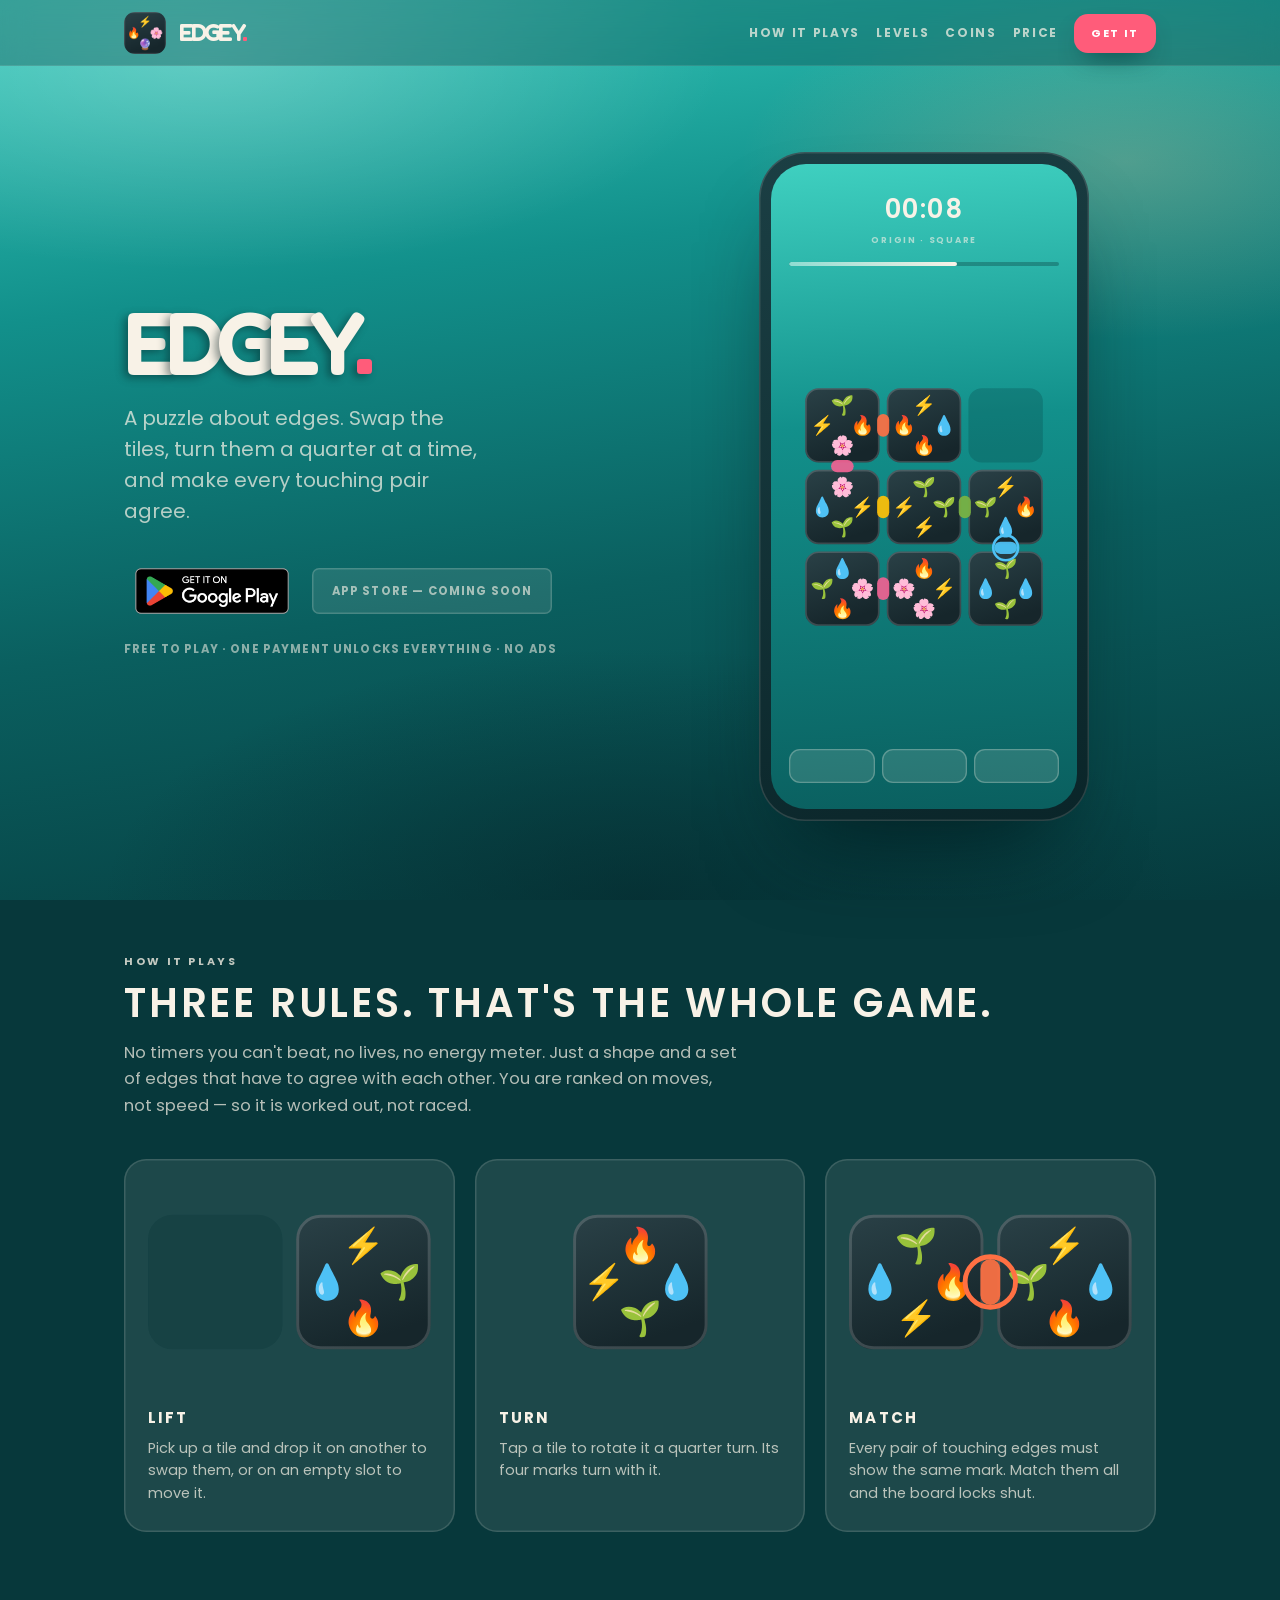
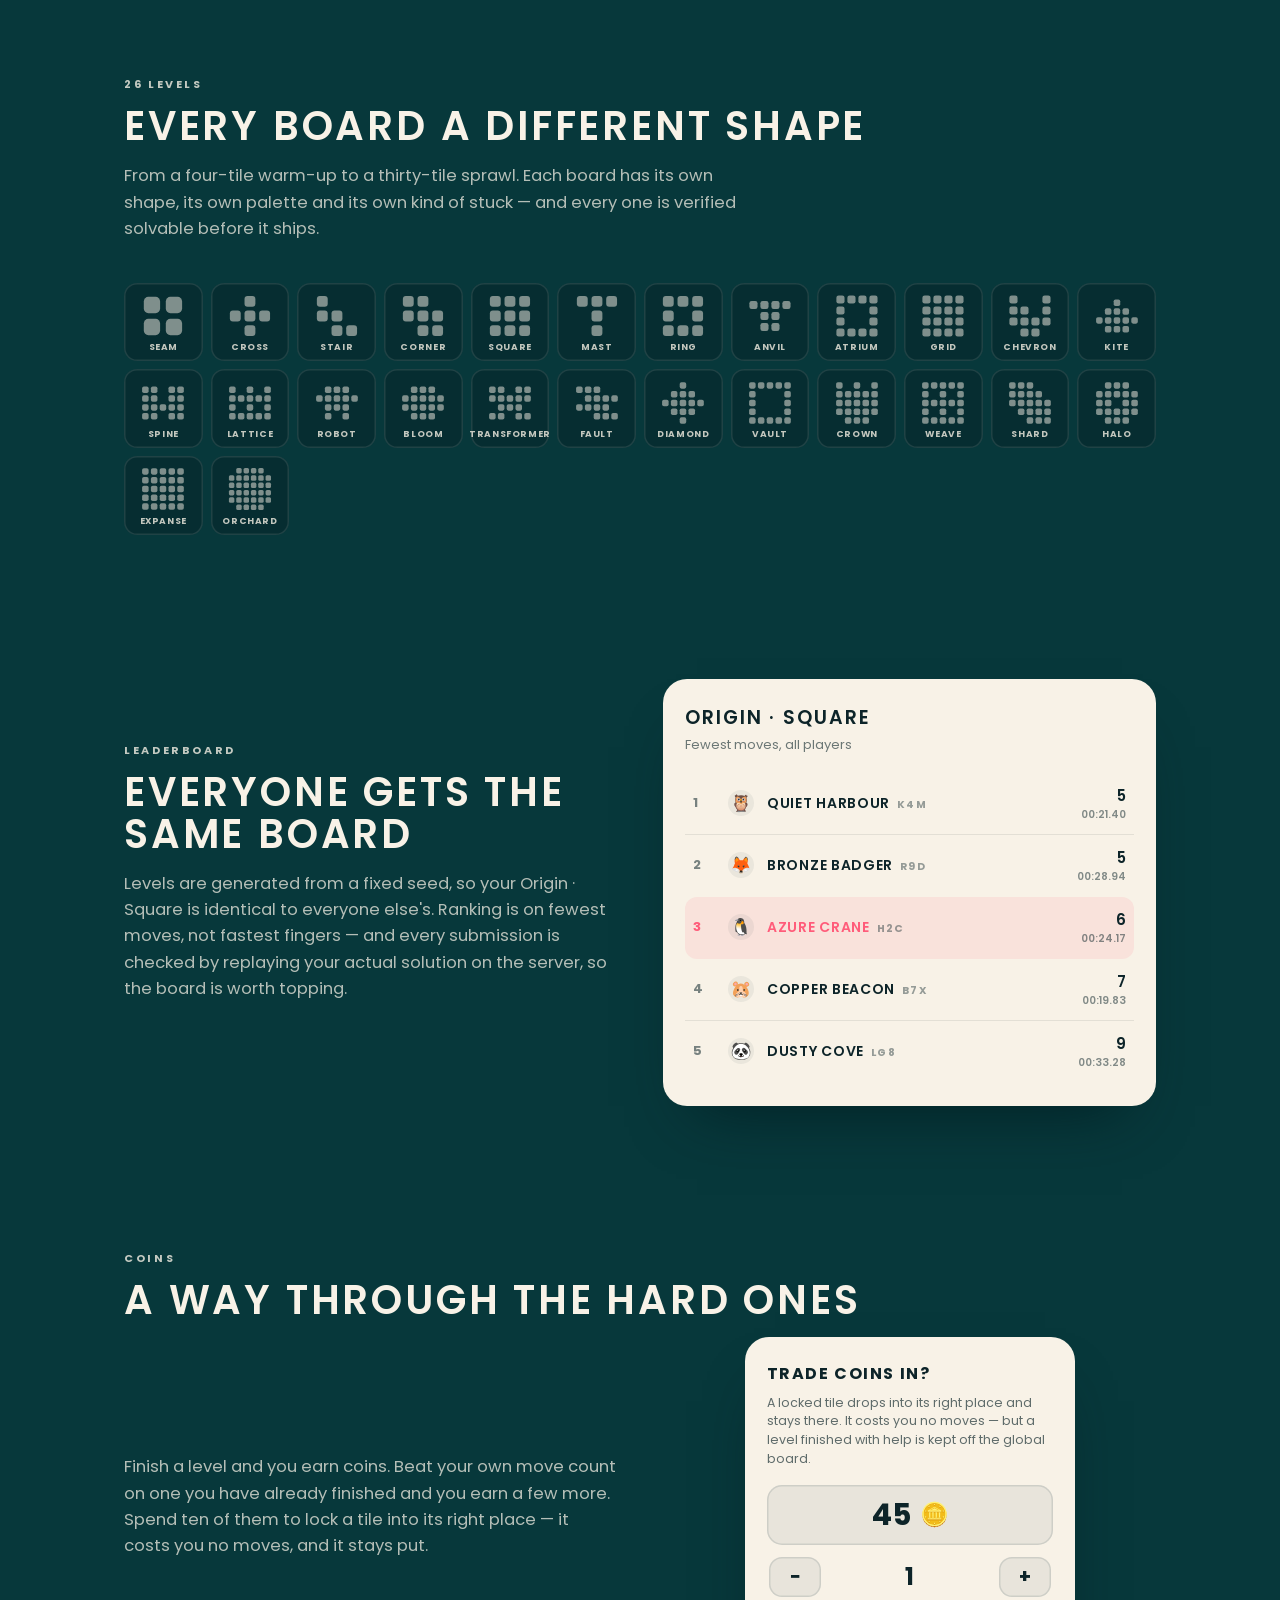
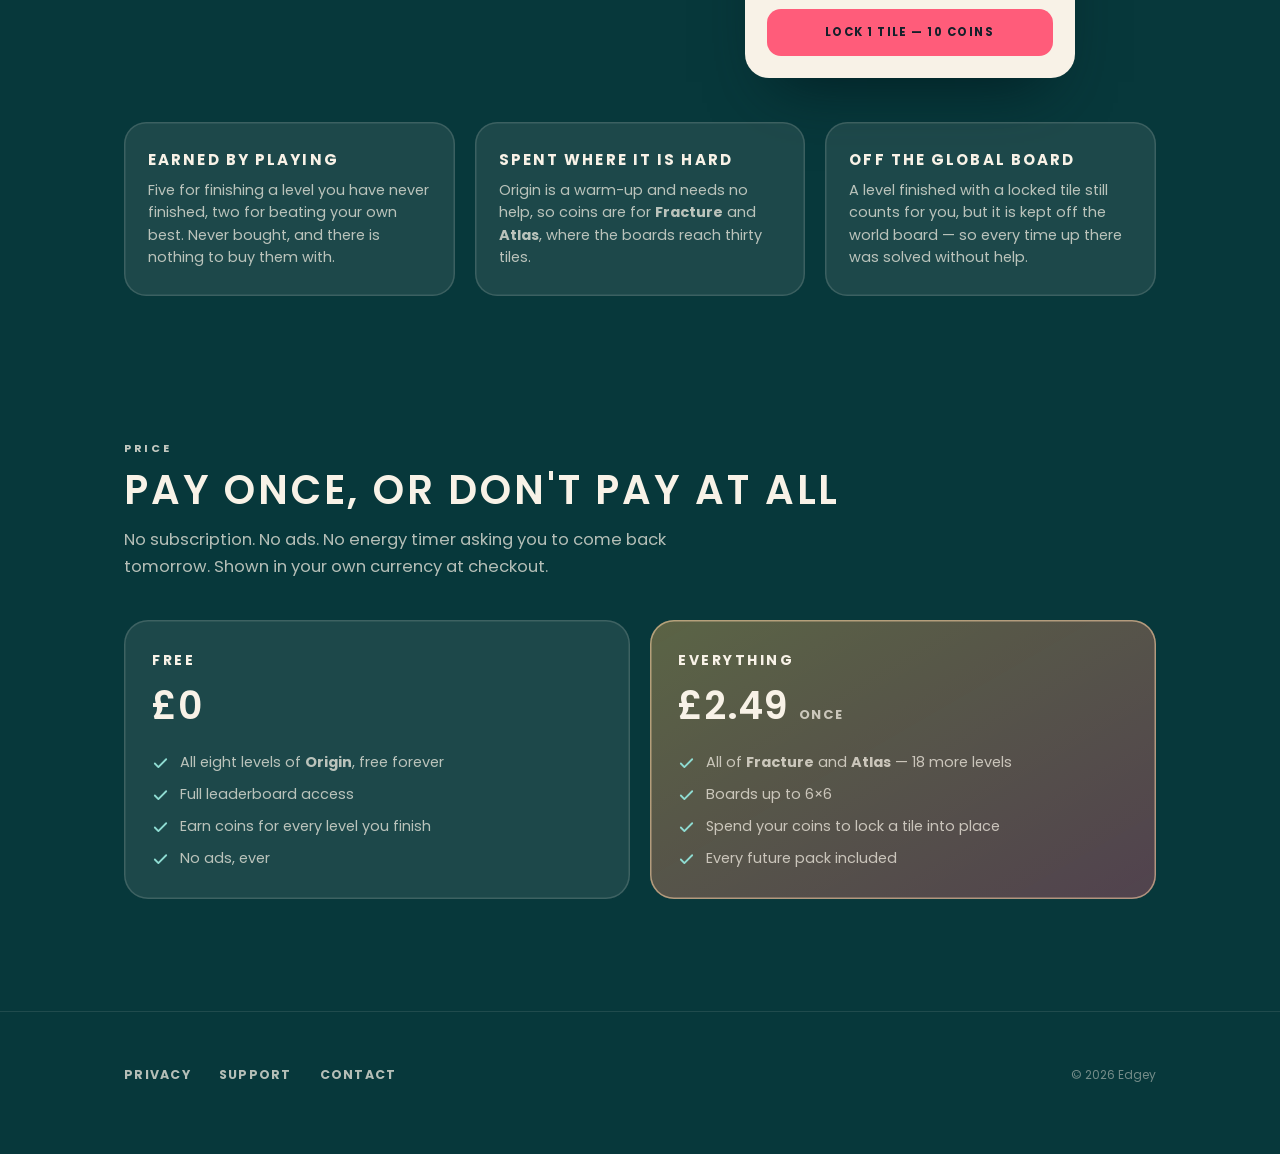
==== commit c0d01716: "Add files via upload" ====
--- a/index.html
+++ b/index.html
@@ -15,7 +15,7 @@
 <link rel="preload" as="font" type="font/woff2" href="fonts/fredoka-600.woff2" crossorigin>
 <link rel="preload" as="font" type="font/woff2" href="fonts/poppins-400.woff2" crossorigin>
 <link rel="preload" as="font" type="font/woff2" href="fonts/poppins-700.woff2" crossorigin>
-<link rel="stylesheet" href="style.css?v=c89bafce">
+<link rel="stylesheet" href="style.css?v=6782abea">
 </head>
 <body>
 <div class="sky"></div>
@@ -208,64 +208,14 @@
           count on one you have already finished and you earn a few more. Spend ten of them to lock a
           tile into its right place — it costs you no moves, and it stays put.</p>
       </div>
-      <div class="phone">
-        <div class="screen">
-          <div class="clock">00:41</div>
-          <div class="cap">Atlas · Orchard</div>
-          <div class="meter"><i style="width:34%"></i></div>
-          <div class="fade-board"><svg class="board" viewBox="-20 -20 334 334" xmlns="http://www.w3.org/2000/svg"><defs><linearGradient id="face" x1="0" y1="0" x2="0.35" y2="1">
-  <stop offset="0" stop-color="#2a4147"/><stop offset="1" stop-color="#16262b"/>
-</linearGradient></defs>
-  <g transform="translate(0 0) rotate(0 46 46) scale(0.92)">
-    <rect width="100" height="100" rx="18" fill="url(#face)"/>
-    <rect x="1.1" y="1.1" width="97.8" height="97.8" rx="17" fill="none" stroke="rgba(255,255,255,.16)" stroke-width="2.2"/>
-    <g transform="translate(50 23)"><g class="mk"><g transform="scale(0.234375) translate(-64 -64)"><path style="fill:#99C23B;" d="M67.47,48.2l-1.11,18.48c0,0,3.76,10.64,2.71,25.45c-1.01,14.27-4.8,21.49-5.84,23.99 c-1.04,2.5-3.96,5.63,0,6.88s10.64,0.63,13.56-0.42c2.92-1.04,4.37-6.84,4.8-9.18c1.05-5.79,1.63-16.74-0.5-27.54 C79.46,77.56,76,63.33,76,63.33L67.47,48.2z"/> <path style="fill:#99C23B;" d="M66.78,45.4c0,0,4.28-13.43,14.12-23.62c9.43-9.76,19.06-12.96,26.78-13.92 c8.51-1.06,11.98-0.95,13.44,0.1s0.94,2.7,0.97,4.16c0.19,10.44,0.58,23.97-11.7,36.35C97.28,61.67,87.94,64.04,77.71,65.09 c-10.22,1.04-9.06-3.62-9.06-3.62L66.78,45.4z"/> <path style="fill:#99C23B;" d="M2.98,37.05c-0.37,1.83,9.29,23.31,27.95,30.07c20.09,7.29,39.03,0,39.03,0l1.56-19.34l-4.75-2.38 c0,0-10.07-11.11-21.26-15.21c-11.6-4.25-24.71-4.58-33.64,0.19C6.27,33.38,3.18,36.08,2.98,37.05z"/> <path style="fill:#E6DC9F;" d="M86.68,30.68c-9.3,11.02-13.99,22.13-14.48,25.03s1.12,2.78,2.03,1.55 c1.64-2.22,7.35-12.37,15.85-22.04c7.36-8.36,18.56-17.4,20.2-19.33c1.02-1.2-0.1-2.71-1.64-2.03 C107.1,14.53,96.19,19.41,86.68,30.68z"/> <path style="fill:#E6DC9F;" d="M41.43,41c-13.6-4.68-23.55-4.05-25.58-3.37c-2.03,0.68-1.93,2.9,0.48,3.19s12.24,1.27,24.56,5.7 c13.15,4.74,22.52,11.89,24.17,12.86c1.64,0.97,2.71-0.97,1.26-2.71C65.21,55.36,56.43,46.16,41.43,41z"/></g></g></g><g transform="translate(77 50)"><g class="mk"><g transform="scale(0.234375) translate(-64 -64)"><g> <radialGradient id="fire_SVGID_1_" cx="68.8839" cy="124.2963" r="70.587" gradientTransform="matrix(-1 -4.343011e-03 -7.125917e-03 1.6408 131.9857 -79.3452)" gradientUnits="userSpaceOnUse"> <stop offset="0.3144" style="stop-color:#FF9800"/> <stop offset="0.6616" style="stop-color:#FF6D00"/> <stop offset="0.9715" style="stop-color:#F44336"/> </radialGradient> <path style="fill:url(#fire_SVGID_1_);" d="M35.56,40.73c-0.57,6.08-0.97,16.84,2.62,21.42c0,0-1.69-11.82,13.46-26.65 c6.1-5.97,7.51-14.09,5.38-20.18c-1.21-3.45-3.42-6.3-5.34-8.29C50.56,5.86,51.42,3.93,53.05,4c9.86,0.44,25.84,3.18,32.63,20.22 c2.98,7.48,3.2,15.21,1.78,23.07c-0.9,5.02-4.1,16.18,3.2,17.55c5.21,0.98,7.73-3.16,8.86-6.14c0.47-1.24,2.1-1.55,2.98-0.56 c8.8,10.01,9.55,21.8,7.73,31.95c-3.52,19.62-23.39,33.9-43.13,33.9c-24.66,0-44.29-14.11-49.38-39.65 c-2.05-10.31-1.01-30.71,14.89-45.11C33.79,38.15,35.72,39.11,35.56,40.73z"/> <g> <radialGradient id="fire_SVGID_2_" cx="64.9211" cy="54.0621" r="73.8599" gradientTransform="matrix(-0.0101 0.9999 0.7525 7.603777e-03 26.1538 -11.2668)" gradientUnits="userSpaceOnUse"> <stop offset="0.2141" style="stop-color:#FFF176"/> <stop offset="0.3275" style="stop-color:#FFF27D"/> <stop offset="0.4868" style="stop-color:#FFF48F"/> <stop offset="0.6722" style="stop-color:#FFF7AD"/> <stop offset="0.7931" style="stop-color:#FFF9C4"/> <stop offset="0.8221" style="stop-color:#FFF8BD;stop-opacity:0.804"/> <stop offset="0.8627" style="stop-color:#FFF6AB;stop-opacity:0.529"/> <stop offset="0.9101" style="stop-color:#FFF38D;stop-opacity:0.2088"/> <stop offset="0.9409" style="stop-color:#FFF176;stop-opacity:0"/> </radialGradient> <path style="fill:url(#fire_SVGID_2_);" d="M76.11,77.42c-9.09-11.7-5.02-25.05-2.79-30.37c0.3-0.7-0.5-1.36-1.13-0.93 c-3.91,2.66-11.92,8.92-15.65,17.73c-5.05,11.91-4.69,17.74-1.7,24.86c1.8,4.29-0.29,5.2-1.34,5.36 c-1.02,0.16-1.96-0.52-2.71-1.23c-2.15-2.05-3.7-4.72-4.44-7.6c-0.16-0.62-0.97-0.79-1.34-0.28c-2.8,3.87-4.25,10.08-4.32,14.47 C40.47,113,51.68,124,65.24,124c17.09,0,29.54-18.9,19.72-34.7C82.11,84.7,79.43,81.69,76.11,77.42z"/> </g> </g></g></g></g><g transform="translate(50 77)"><g class="mk"><g transform="scale(0.234375) translate(-64 -64)"><path style="fill:#FFBCD8;" d="M61.41,14.58c0,0,1.8-8.73,3.72-9.24c1.93-0.51,10.34,1.31,14.47,3.5 c5.77,3.05,9.33,8.14,10.18,14.34c0.9,6.64-1.67,12.2-1.67,12.2s6.03-3.59,13.22-2.95c7.19,0.64,12.58,4.11,14.64,6.68 c2.05,2.57,4.88,5.39,4.49,6.68c-0.39,1.28-7.83,5.91-7.45,7.06c0.39,1.16,9.12,0.51,10.01,2.05c0.9,1.54,2.7,11.43-3.85,18.49 c-6.55,7.06-12.97,8.09-12.97,8.09s6.48,6.09,6.82,14.41c0.28,6.81-1.55,10.88-5.27,12.3c-3.72,1.41-10.66-3.08-10.66-3.08 s6.03,10.78,3.34,12.45c-2.7,1.67-4.03-1.31-5.14-1.03c-0.91,0.23,0.64,2.44-1.41,4.37c-2.05,1.93-10.91,3.21-18.74-1.03 s-10.27-10.91-10.27-10.91s-2.11,8.1-11.74,12.21s-16.64-0.92-17.92-1.69s-0.77-6.93-0.51-7.96c0.26-1.03,1.41-3.47,0.64-3.98 s-3.34,3.08-5.14,4.24s-4.11,2.44-6.42,0.51c-2.31-1.93-7.83-8.35-6.42-16.95c1.41-8.6,6.29-13.48,6.29-13.48s-10.27-0.9-15.28-9.63 S4.02,54.77,4.92,53.61s8.6-1.28,8.6-1.28s-7.32-4.24-6.55-7.57c0.77-3.34,4.49-0.77,5.52-1.8c1.03-1.03-2.62-4.93,0.26-6.97 c2.16-1.53,5.96-4.38,13.22-4.97c7.65-0.63,12.97,3.21,12.97,3.21s-3.27-5.53-1.92-11.81c1.07-4.97,4.75-9.24,8.21-11.68 s8.09-4.37,10.14-4.37S61.41,14.58,61.41,14.58z"/> <path style="fill:#FCA2C8;" d="M79.68,46.37c1.38,1.59,4.29-0.58,6.2-3.82c1.46-2.47,3.13-6.69,2.54-7.21 c-0.59-0.52-5.14,3.02-6.68,4.77C80.21,41.87,78.59,45.11,79.68,46.37z"/> <path style="fill:#FCA2C8;" d="M87.42,77.33c-0.37,2.36,5.51,4.03,8.64,4.4c2.97,0.35,10.13,0.75,10.15-0.26 c0.03-1.01-5.65-4.94-10.15-5.89C92.11,74.75,87.74,75.32,87.42,77.33z"/> <path style="fill:#FCA2C8;" d="M65.26,92.39c-2.01-0.12-2.76,4.56-2.39,8.16s1.14,8.3,2,8.39c0.86,0.09,2.35-5.11,2.72-9.98 C67.82,95.9,67.06,92.5,65.26,92.39z"/> <path style="fill:#FCA2C8;" d="M23.66,81.86c0.14,0.67,7.08,0.67,10.79-0.39c3.71-1.06,6.04-3.23,5.62-4.82 c-0.42-1.59-5.08-1.14-7.69-0.16C28.99,77.76,23.53,81.2,23.66,81.86z"/> <path style="fill:#FCA2C8;" d="M39.33,34.6c-0.79,0.58,1.75,5.41,3.45,7.48c1.7,2.07,4.35,4.35,5.67,3.76 c1.33-0.58,0.11-4.77-2.81-7.58C44.23,36.9,40.13,34.02,39.33,34.6z"/> <path style="fill:#BF0477;" d="M78.4,45.99c-1.82-0.94-7.53,6.76-14.19,6.49s-13.52-7.33-14.73-6.25s3.65,8.88,1.11,16.5 c-2.32,6.97-10.46,11.61-9.58,13.33c0.82,1.61,8.71-1.73,15.27,1.58c7.65,3.87,6.19,13.75,8.88,13.82c2.69,0.07,1.5-8.62,8.14-12.81 c6.39-4.04,13.21-0.9,13.79-2.96c0.67-2.42-8-5.41-9.81-13.68C75.17,52.46,80.29,46.96,78.4,45.99z"/> <path style="fill:#F2A159;" d="M59.73,58.83c-1.37,0.46-4.92,8.59-4.36,9.59c0.56,1,7.85,7.29,9.78,7.29c1.93,0,8.28-6.1,8.34-7.04 c0.06-0.93-3.11-9.22-4.17-9.84C68.26,58.21,61.04,58.39,59.73,58.83z"/> <path style="fill:#FDD0B1;" d="M68.8,54.08c-1.57,1.46-1.72,4.26,0.18,5.83c2.03,1.67,4.79,1.04,5.96-0.59 c1.03-1.42,1.13-3.61-0.59-5.15C73.29,53.22,70.79,52.23,68.8,54.08z"/> <path style="fill:#FDD0B1;" d="M71.28,69.71c-0.27,2.62,1.94,4.61,4.15,4.56c2.89-0.06,3.96-2.47,3.93-4.11 c-0.05-2.21-1.58-4.11-4.02-4.02S71.51,67.5,71.28,69.71z"/> <path style="fill:#FDD0B1;" d="M65.05,74.4c-1.94,0.05-3.97,1.35-3.93,4.2c0.04,2.62,2.08,3.79,4.11,3.79c2.03,0,3.7-1.45,3.7-3.93 C68.93,75.98,67.13,74.35,65.05,74.4z"/> <path style="fill:#FDD0B1;" d="M52.68,65.96c-2.89,0-4.11,1.99-4.11,4.25s1.67,3.9,4.34,3.79c2.3-0.09,3.73-2.04,3.52-4.2 C56.2,67.45,55.12,65.96,52.68,65.96z"/> <path style="fill:#FDD0B1;" d="M54.66,53.54c-1.66,1.61-1.72,4.38,0.05,5.83c1.38,1.14,3.84,1.54,5.46-0.14 c1.63-1.67,1.35-4.06-0.09-5.46C58.64,52.36,56.29,51.96,54.66,53.54z"/></g></g></g><g transform="translate(23 50)"><g class="mk"><g transform="scale(0.234375) translate(-64 -64)"><path style="fill:#FEB804;" d="M69.68,54.04c0,0,28.97-46.41,29.63-47.57c0.66-1.16,0.8-3.29-1.02-3.29 c-1.82,0-46.95,46.07-46.95,46.07l-32.05,19c0,0-2.15,1.32-1.82,2.97s1.77,1.72,2.43,1.72s34.85-0.18,36.84-0.24 c2.47-0.07,1.86,3.44,1.86,3.44l-21.64,34.02c0,0-9.45,13.08-9.45,13.97c0,1.31,1.58,1.96,3.05,1.08 c1.14-0.68,74.84-63.13,78.09-67.42c0.88-1.17,1.33-4.25-2.3-4.25s-32.54,8.42-32.54,8.42L69.68,54.04z"/> <path style="fill:#FFC927;" d="M64.61,50.35c-0.89,1.22-1.13,3.26,0.79,3.38c1.91,0.11,40.95-0.18,40.95-0.18 S78.46,79.18,70.02,86.83s-36.39,32.43-38.27,34.18c-1.84,1.72-3.51,3.3-4.19,3.08c-0.11-0.03-0.25-0.62,2.38-4.95 c2.4-3.95,25.44-42.56,26.34-44.02c0.9-1.46,1.69-2.7,2.14-3.38c0.45-0.68,1.91-4.39-1.13-4.39s-38,0.9-38,0.9s24.15-20.49,31.13-26 S96.96,3.18,98.29,3.18S65.51,49.12,64.61,50.35z"/> <path style="fill:#FFE567;" d="M63.45,70.75c1.8-2.59,3.57-2.78,4.64-2.14c1.38,0.83,1.52,2.74-0.22,5.05 c-2.74,3.66-22.88,30.61-23.65,31.56c-1.46,1.8-3.61,1.01-2.21-1.6C43.18,101.46,61.59,73.43,63.45,70.75z"/> <path style="fill:#FFE567;" d="M34.83,65.49c-3.45,2.31-6.66-1.14-4.35-3.67s17.47-15.15,20.54-17.76s20.99-18.2,22.38-19.32 c1.84-1.48,2.98,0.02,1.82,1.56c-1.15,1.54-13.82,14.2-19.41,19.34C51.49,49.62,38.11,63.29,34.83,65.49z"/></g></g></g>
-  </g>
-  <g transform="translate(101 0) rotate(0 46 46) scale(0.92)">
-    <rect width="100" height="100" rx="18" fill="url(#face)"/>
-    <rect x="1.1" y="1.1" width="97.8" height="97.8" rx="17" fill="none" stroke="rgba(255,255,255,.16)" stroke-width="2.2"/>
-    <g transform="translate(50 23)"><g class="mk"><g transform="scale(0.234375) translate(-64 -64)"><path style="fill:#FEB804;" d="M69.68,54.04c0,0,28.97-46.41,29.63-47.57c0.66-1.16,0.8-3.29-1.02-3.29 c-1.82,0-46.95,46.07-46.95,46.07l-32.05,19c0,0-2.15,1.32-1.82,2.97s1.77,1.72,2.43,1.72s34.85-0.18,36.84-0.24 c2.47-0.07,1.86,3.44,1.86,3.44l-21.64,34.02c0,0-9.45,13.08-9.45,13.97c0,1.31,1.58,1.96,3.05,1.08 c1.14-0.68,74.84-63.13,78.09-67.42c0.88-1.17,1.33-4.25-2.3-4.25s-32.54,8.42-32.54,8.42L69.68,54.04z"/> <path style="fill:#FFC927;" d="M64.61,50.35c-0.89,1.22-1.13,3.26,0.79,3.38c1.91,0.11,40.95-0.18,40.95-0.18 S78.46,79.18,70.02,86.83s-36.39,32.43-38.27,34.18c-1.84,1.72-3.51,3.3-4.19,3.08c-0.11-0.03-0.25-0.62,2.38-4.95 c2.4-3.95,25.44-42.56,26.34-44.02c0.9-1.46,1.69-2.7,2.14-3.38c0.45-0.68,1.91-4.39-1.13-4.39s-38,0.9-38,0.9s24.15-20.49,31.13-26 S96.96,3.18,98.29,3.18S65.51,49.12,64.61,50.35z"/> <path style="fill:#FFE567;" d="M63.45,70.75c1.8-2.59,3.57-2.78,4.64-2.14c1.38,0.83,1.52,2.74-0.22,5.05 c-2.74,3.66-22.88,30.61-23.65,31.56c-1.46,1.8-3.61,1.01-2.21-1.6C43.18,101.46,61.59,73.43,63.45,70.75z"/> <path style="fill:#FFE567;" d="M34.83,65.49c-3.45,2.31-6.66-1.14-4.35-3.67s17.47-15.15,20.54-17.76s20.99-18.2,22.38-19.32 c1.84-1.48,2.98,0.02,1.82,1.56c-1.15,1.54-13.82,14.2-19.41,19.34C51.49,49.62,38.11,63.29,34.83,65.49z"/></g></g></g><g transform="translate(77 50)"><g class="mk"><g transform="scale(0.234375) translate(-64 -64)"><path style="fill:#4EC1F5;" d="M63.38,4.07c-4.22,0.09-5.44,4.69-6.95,8.45S45.93,36.73,40.11,47.05s-13.7,23.84-12.58,43.17 c1.13,19.33,16.14,33.76,37.17,33.6c19.01-0.14,35.64-11.1,36.32-34.91c0.56-19.71-10.28-36.74-15.63-47.16 C82.21,35.55,71.8,14.8,70.7,12.23C68.73,7.63,67.89,3.97,63.38,4.07z"/> <path style="fill:#B3E2FB;" d="M47.38,64.42c-2.96,0.13-10,9.29-10,20.84s5.45,20.08,11.4,18.86c6.9-1.41,5.77-8.45,4.36-14.08 c-1.21-4.84-3.1-10.56-3.52-15.77C49.36,70.9,50.48,64.28,47.38,64.42z"/></g></g></g><g transform="translate(50 77)"><g class="mk"><g transform="scale(0.234375) translate(-64 -64)"><g> <radialGradient id="fire_SVGID_1_" cx="68.8839" cy="124.2963" r="70.587" gradientTransform="matrix(-1 -4.343011e-03 -7.125917e-03 1.6408 131.9857 -79.3452)" gradientUnits="userSpaceOnUse"> <stop offset="0.3144" style="stop-color:#FF9800"/> <stop offset="0.6616" style="stop-color:#FF6D00"/> <stop offset="0.9715" style="stop-color:#F44336"/> </radialGradient> <path style="fill:url(#fire_SVGID_1_);" d="M35.56,40.73c-0.57,6.08-0.97,16.84,2.62,21.42c0,0-1.69-11.82,13.46-26.65 c6.1-5.97,7.51-14.09,5.38-20.18c-1.21-3.45-3.42-6.3-5.34-8.29C50.56,5.86,51.42,3.93,53.05,4c9.86,0.44,25.84,3.18,32.63,20.22 c2.98,7.48,3.2,15.21,1.78,23.07c-0.9,5.02-4.1,16.18,3.2,17.55c5.21,0.98,7.73-3.16,8.86-6.14c0.47-1.24,2.1-1.55,2.98-0.56 c8.8,10.01,9.55,21.8,7.73,31.95c-3.52,19.62-23.39,33.9-43.13,33.9c-24.66,0-44.29-14.11-49.38-39.65 c-2.05-10.31-1.01-30.71,14.89-45.11C33.79,38.15,35.72,39.11,35.56,40.73z"/> <g> <radialGradient id="fire_SVGID_2_" cx="64.9211" cy="54.0621" r="73.8599" gradientTransform="matrix(-0.0101 0.9999 0.7525 7.603777e-03 26.1538 -11.2668)" gradientUnits="userSpaceOnUse"> <stop offset="0.2141" style="stop-color:#FFF176"/> <stop offset="0.3275" style="stop-color:#FFF27D"/> <stop offset="0.4868" style="stop-color:#FFF48F"/> <stop offset="0.6722" style="stop-color:#FFF7AD"/> <stop offset="0.7931" style="stop-color:#FFF9C4"/> <stop offset="0.8221" style="stop-color:#FFF8BD;stop-opacity:0.804"/> <stop offset="0.8627" style="stop-color:#FFF6AB;stop-opacity:0.529"/> <stop offset="0.9101" style="stop-color:#FFF38D;stop-opacity:0.2088"/> <stop offset="0.9409" style="stop-color:#FFF176;stop-opacity:0"/> </radialGradient> <path style="fill:url(#fire_SVGID_2_);" d="M76.11,77.42c-9.09-11.7-5.02-25.05-2.79-30.37c0.3-0.7-0.5-1.36-1.13-0.93 c-3.91,2.66-11.92,8.92-15.65,17.73c-5.05,11.91-4.69,17.74-1.7,24.86c1.8,4.29-0.29,5.2-1.34,5.36 c-1.02,0.16-1.96-0.52-2.71-1.23c-2.15-2.05-3.7-4.72-4.44-7.6c-0.16-0.62-0.97-0.79-1.34-0.28c-2.8,3.87-4.25,10.08-4.32,14.47 C40.47,113,51.68,124,65.24,124c17.09,0,29.54-18.9,19.72-34.7C82.11,84.7,79.43,81.69,76.11,77.42z"/> </g> </g></g></g></g><g transform="translate(23 50)"><g class="mk"><g transform="scale(0.234375) translate(-64 -64)"><g> <radialGradient id="fire_SVGID_1_" cx="68.8839" cy="124.2963" r="70.587" gradientTransform="matrix(-1 -4.343011e-03 -7.125917e-03 1.6408 131.9857 -79.3452)" gradientUnits="userSpaceOnUse"> <stop offset="0.3144" style="stop-color:#FF9800"/> <stop offset="0.6616" style="stop-color:#FF6D00"/> <stop offset="0.9715" style="stop-color:#F44336"/> </radialGradient> <path style="fill:url(#fire_SVGID_1_);" d="M35.56,40.73c-0.57,6.08-0.97,16.84,2.62,21.42c0,0-1.69-11.82,13.46-26.65 c6.1-5.97,7.51-14.09,5.38-20.18c-1.21-3.45-3.42-6.3-5.34-8.29C50.56,5.86,51.42,3.93,53.05,4c9.86,0.44,25.84,3.18,32.63,20.22 c2.98,7.48,3.2,15.21,1.78,23.07c-0.9,5.02-4.1,16.18,3.2,17.55c5.21,0.98,7.73-3.16,8.86-6.14c0.47-1.24,2.1-1.55,2.98-0.56 c8.8,10.01,9.55,21.8,7.73,31.95c-3.52,19.62-23.39,33.9-43.13,33.9c-24.66,0-44.29-14.11-49.38-39.65 c-2.05-10.31-1.01-30.71,14.89-45.11C33.79,38.15,35.72,39.11,35.56,40.73z"/> <g> <radialGradient id="fire_SVGID_2_" cx="64.9211" cy="54.0621" r="73.8599" gradientTransform="matrix(-0.0101 0.9999 0.7525 7.603777e-03 26.1538 -11.2668)" gradientUnits="userSpaceOnUse"> <stop offset="0.2141" style="stop-color:#FFF176"/> <stop offset="0.3275" style="stop-color:#FFF27D"/> <stop offset="0.4868" style="stop-color:#FFF48F"/> <stop offset="0.6722" style="stop-color:#FFF7AD"/> <stop offset="0.7931" style="stop-color:#FFF9C4"/> <stop offset="0.8221" style="stop-color:#FFF8BD;stop-opacity:0.804"/> <stop offset="0.8627" style="stop-color:#FFF6AB;stop-opacity:0.529"/> <stop offset="0.9101" style="stop-color:#FFF38D;stop-opacity:0.2088"/> <stop offset="0.9409" style="stop-color:#FFF176;stop-opacity:0"/> </radialGradient> <path style="fill:url(#fire_SVGID_2_);" d="M76.11,77.42c-9.09-11.7-5.02-25.05-2.79-30.37c0.3-0.7-0.5-1.36-1.13-0.93 c-3.91,2.66-11.92,8.92-15.65,17.73c-5.05,11.91-4.69,17.74-1.7,24.86c1.8,4.29-0.29,5.2-1.34,5.36 c-1.02,0.16-1.96-0.52-2.71-1.23c-2.15-2.05-3.7-4.72-4.44-7.6c-0.16-0.62-0.97-0.79-1.34-0.28c-2.8,3.87-4.25,10.08-4.32,14.47 C40.47,113,51.68,124,65.24,124c17.09,0,29.54-18.9,19.72-34.7C82.11,84.7,79.43,81.69,76.11,77.42z"/> </g> </g></g></g></g>
-  </g><rect x="202" y="0" width="92" height="92" rx="16.56" fill="rgba(6,48,52,.22)"/>
-  <g transform="translate(0 101) rotate(0 46 46) scale(0.92)">
-    <rect width="100" height="100" rx="18" fill="url(#face)"/>
-    <rect x="1.1" y="1.1" width="97.8" height="97.8" rx="17" fill="none" stroke="rgba(255,255,255,.16)" stroke-width="2.2"/>
-    <g transform="translate(50 23)"><g class="mk"><g transform="scale(0.234375) translate(-64 -64)"><path style="fill:#FFBCD8;" d="M61.41,14.58c0,0,1.8-8.73,3.72-9.24c1.93-0.51,10.34,1.31,14.47,3.5 c5.77,3.05,9.33,8.14,10.18,14.34c0.9,6.64-1.67,12.2-1.67,12.2s6.03-3.59,13.22-2.95c7.19,0.64,12.58,4.11,14.64,6.68 c2.05,2.57,4.88,5.39,4.49,6.68c-0.39,1.28-7.83,5.91-7.45,7.06c0.39,1.16,9.12,0.51,10.01,2.05c0.9,1.54,2.7,11.43-3.85,18.49 c-6.55,7.06-12.97,8.09-12.97,8.09s6.48,6.09,6.82,14.41c0.28,6.81-1.55,10.88-5.27,12.3c-3.72,1.41-10.66-3.08-10.66-3.08 s6.03,10.78,3.34,12.45c-2.7,1.67-4.03-1.31-5.14-1.03c-0.91,0.23,0.64,2.44-1.41,4.37c-2.05,1.93-10.91,3.21-18.74-1.03 s-10.27-10.91-10.27-10.91s-2.11,8.1-11.74,12.21s-16.64-0.92-17.92-1.69s-0.77-6.93-0.51-7.96c0.26-1.03,1.41-3.47,0.64-3.98 s-3.34,3.08-5.14,4.24s-4.11,2.44-6.42,0.51c-2.31-1.93-7.83-8.35-6.42-16.95c1.41-8.6,6.29-13.48,6.29-13.48s-10.27-0.9-15.28-9.63 S4.02,54.77,4.92,53.61s8.6-1.28,8.6-1.28s-7.32-4.24-6.55-7.57c0.77-3.34,4.49-0.77,5.52-1.8c1.03-1.03-2.62-4.93,0.26-6.97 c2.16-1.53,5.96-4.38,13.22-4.97c7.65-0.63,12.97,3.21,12.97,3.21s-3.27-5.53-1.92-11.81c1.07-4.97,4.75-9.24,8.21-11.68 s8.09-4.37,10.14-4.37S61.41,14.58,61.41,14.58z"/> <path style="fill:#FCA2C8;" d="M79.68,46.37c1.38,1.59,4.29-0.58,6.2-3.82c1.46-2.47,3.13-6.69,2.54-7.21 c-0.59-0.52-5.14,3.02-6.68,4.77C80.21,41.87,78.59,45.11,79.68,46.37z"/> <path style="fill:#FCA2C8;" d="M87.42,77.33c-0.37,2.36,5.51,4.03,8.64,4.4c2.97,0.35,10.13,0.75,10.15-0.26 c0.03-1.01-5.65-4.94-10.15-5.89C92.11,74.75,87.74,75.32,87.42,77.33z"/> <path style="fill:#FCA2C8;" d="M65.26,92.39c-2.01-0.12-2.76,4.56-2.39,8.16s1.14,8.3,2,8.39c0.86,0.09,2.35-5.11,2.72-9.98 C67.82,95.9,67.06,92.5,65.26,92.39z"/> <path style="fill:#FCA2C8;" d="M23.66,81.86c0.14,0.67,7.08,0.67,10.79-0.39c3.71-1.06,6.04-3.23,5.62-4.82 c-0.42-1.59-5.08-1.14-7.69-0.16C28.99,77.76,23.53,81.2,23.66,81.86z"/> <path style="fill:#FCA2C8;" d="M39.33,34.6c-0.79,0.58,1.75,5.41,3.45,7.48c1.7,2.07,4.35,4.35,5.67,3.76 c1.33-0.58,0.11-4.77-2.81-7.58C44.23,36.9,40.13,34.02,39.33,34.6z"/> <path style="fill:#BF0477;" d="M78.4,45.99c-1.82-0.94-7.53,6.76-14.19,6.49s-13.52-7.33-14.73-6.25s3.65,8.88,1.11,16.5 c-2.32,6.97-10.46,11.61-9.58,13.33c0.82,1.61,8.71-1.73,15.27,1.58c7.65,3.87,6.19,13.75,8.88,13.82c2.69,0.07,1.5-8.62,8.14-12.81 c6.39-4.04,13.21-0.9,13.79-2.96c0.67-2.42-8-5.41-9.81-13.68C75.17,52.46,80.29,46.96,78.4,45.99z"/> <path style="fill:#F2A159;" d="M59.73,58.83c-1.37,0.46-4.92,8.59-4.36,9.59c0.56,1,7.85,7.29,9.78,7.29c1.93,0,8.28-6.1,8.34-7.04 c0.06-0.93-3.11-9.22-4.17-9.84C68.26,58.21,61.04,58.39,59.73,58.83z"/> <path style="fill:#FDD0B1;" d="M68.8,54.08c-1.57,1.46-1.72,4.26,0.18,5.83c2.03,1.67,4.79,1.04,5.96-0.59 c1.03-1.42,1.13-3.61-0.59-5.15C73.29,53.22,70.79,52.23,68.8,54.08z"/> <path style="fill:#FDD0B1;" d="M71.28,69.71c-0.27,2.62,1.94,4.61,4.15,4.56c2.89-0.06,3.96-2.47,3.93-4.11 c-0.05-2.21-1.58-4.11-4.02-4.02S71.51,67.5,71.28,69.71z"/> <path style="fill:#FDD0B1;" d="M65.05,74.4c-1.94,0.05-3.97,1.35-3.93,4.2c0.04,2.62,2.08,3.79,4.11,3.79c2.03,0,3.7-1.45,3.7-3.93 C68.93,75.98,67.13,74.35,65.05,74.4z"/> <path style="fill:#FDD0B1;" d="M52.68,65.96c-2.89,0-4.11,1.99-4.11,4.25s1.67,3.9,4.34,3.79c2.3-0.09,3.73-2.04,3.52-4.2 C56.2,67.45,55.12,65.96,52.68,65.96z"/> <path style="fill:#FDD0B1;" d="M54.66,53.54c-1.66,1.61-1.72,4.38,0.05,5.83c1.38,1.14,3.84,1.54,5.46-0.14 c1.63-1.67,1.35-4.06-0.09-5.46C58.64,52.36,56.29,51.96,54.66,53.54z"/></g></g></g><g transform="translate(77 50)"><g class="mk"><g transform="scale(0.234375) translate(-64 -64)"><path style="fill:#FEB804;" d="M69.68,54.04c0,0,28.97-46.41,29.63-47.57c0.66-1.16,0.8-3.29-1.02-3.29 c-1.82,0-46.95,46.07-46.95,46.07l-32.05,19c0,0-2.15,1.32-1.82,2.97s1.77,1.72,2.43,1.72s34.85-0.18,36.84-0.24 c2.47-0.07,1.86,3.44,1.86,3.44l-21.64,34.02c0,0-9.45,13.08-9.45,13.97c0,1.31,1.58,1.96,3.05,1.08 c1.14-0.68,74.84-63.13,78.09-67.42c0.88-1.17,1.33-4.25-2.3-4.25s-32.54,8.42-32.54,8.42L69.68,54.04z"/> <path style="fill:#FFC927;" d="M64.61,50.35c-0.89,1.22-1.13,3.26,0.79,3.38c1.91,0.11,40.95-0.18,40.95-0.18 S78.46,79.18,70.02,86.83s-36.39,32.43-38.27,34.18c-1.84,1.72-3.51,3.3-4.19,3.08c-0.11-0.03-0.25-0.62,2.38-4.95 c2.4-3.95,25.44-42.56,26.34-44.02c0.9-1.46,1.69-2.7,2.14-3.38c0.45-0.68,1.91-4.39-1.13-4.39s-38,0.9-38,0.9s24.15-20.49,31.13-26 S96.96,3.18,98.29,3.18S65.51,49.12,64.61,50.35z"/> <path style="fill:#FFE567;" d="M63.45,70.75c1.8-2.59,3.57-2.78,4.64-2.14c1.38,0.83,1.52,2.74-0.22,5.05 c-2.74,3.66-22.88,30.61-23.65,31.56c-1.46,1.8-3.61,1.01-2.21-1.6C43.18,101.46,61.59,73.43,63.45,70.75z"/> <path style="fill:#FFE567;" d="M34.83,65.49c-3.45,2.31-6.66-1.14-4.35-3.67s17.47-15.15,20.54-17.76s20.99-18.2,22.38-19.32 c1.84-1.48,2.98,0.02,1.82,1.56c-1.15,1.54-13.82,14.2-19.41,19.34C51.49,49.62,38.11,63.29,34.83,65.49z"/></g></g></g><g transform="translate(50 77)"><g class="mk"><g transform="scale(0.234375) translate(-64 -64)"><path style="fill:#99C23B;" d="M67.47,48.2l-1.11,18.48c0,0,3.76,10.64,2.71,25.45c-1.01,14.27-4.8,21.49-5.84,23.99 c-1.04,2.5-3.96,5.63,0,6.88s10.64,0.63,13.56-0.42c2.92-1.04,4.37-6.84,4.8-9.18c1.05-5.79,1.63-16.74-0.5-27.54 C79.46,77.56,76,63.33,76,63.33L67.47,48.2z"/> <path style="fill:#99C23B;" d="M66.78,45.4c0,0,4.28-13.43,14.12-23.62c9.43-9.76,19.06-12.96,26.78-13.92 c8.51-1.06,11.98-0.95,13.44,0.1s0.94,2.7,0.97,4.16c0.19,10.44,0.58,23.97-11.7,36.35C97.28,61.67,87.94,64.04,77.71,65.09 c-10.22,1.04-9.06-3.62-9.06-3.62L66.78,45.4z"/> <path style="fill:#99C23B;" d="M2.98,37.05c-0.37,1.83,9.29,23.31,27.95,30.07c20.09,7.29,39.03,0,39.03,0l1.56-19.34l-4.75-2.38 c0,0-10.07-11.11-21.26-15.21c-11.6-4.25-24.71-4.58-33.64,0.19C6.27,33.38,3.18,36.08,2.98,37.05z"/> <path style="fill:#E6DC9F;" d="M86.68,30.68c-9.3,11.02-13.99,22.13-14.48,25.03s1.12,2.78,2.03,1.55 c1.64-2.22,7.35-12.37,15.85-22.04c7.36-8.36,18.56-17.4,20.2-19.33c1.02-1.2-0.1-2.71-1.64-2.03 C107.1,14.53,96.19,19.41,86.68,30.68z"/> <path style="fill:#E6DC9F;" d="M41.43,41c-13.6-4.68-23.55-4.05-25.58-3.37c-2.03,0.68-1.93,2.9,0.48,3.19s12.24,1.27,24.56,5.7 c13.15,4.74,22.52,11.89,24.17,12.86c1.64,0.97,2.71-0.97,1.26-2.71C65.21,55.36,56.43,46.16,41.43,41z"/></g></g></g><g transform="translate(23 50)"><g class="mk"><g transform="scale(0.234375) translate(-64 -64)"><path style="fill:#4EC1F5;" d="M63.38,4.07c-4.22,0.09-5.44,4.69-6.95,8.45S45.93,36.73,40.11,47.05s-13.7,23.84-12.58,43.17 c1.13,19.33,16.14,33.76,37.17,33.6c19.01-0.14,35.64-11.1,36.32-34.91c0.56-19.71-10.28-36.74-15.63-47.16 C82.21,35.55,71.8,14.8,70.7,12.23C68.73,7.63,67.89,3.97,63.38,4.07z"/> <path style="fill:#B3E2FB;" d="M47.38,64.42c-2.96,0.13-10,9.29-10,20.84s5.45,20.08,11.4,18.86c6.9-1.41,5.77-8.45,4.36-14.08 c-1.21-4.84-3.1-10.56-3.52-15.77C49.36,70.9,50.48,64.28,47.38,64.42z"/></g></g></g>
-  </g>
-  <g transform="translate(101 101) rotate(0 46 46) scale(0.92)">
-    <rect width="100" height="100" rx="18" fill="url(#face)"/>
-    <rect x="1.1" y="1.1" width="97.8" height="97.8" rx="17" fill="none" stroke="rgba(255,255,255,.16)" stroke-width="2.2"/>
-    <g transform="translate(50 23)"><g class="mk"><g transform="scale(0.234375) translate(-64 -64)"><path style="fill:#99C23B;" d="M67.47,48.2l-1.11,18.48c0,0,3.76,10.64,2.71,25.45c-1.01,14.27-4.8,21.49-5.84,23.99 c-1.04,2.5-3.96,5.63,0,6.88s10.64,0.63,13.56-0.42c2.92-1.04,4.37-6.84,4.8-9.18c1.05-5.79,1.63-16.74-0.5-27.54 C79.46,77.56,76,63.33,76,63.33L67.47,48.2z"/> <path style="fill:#99C23B;" d="M66.78,45.4c0,0,4.28-13.43,14.12-23.62c9.43-9.76,19.06-12.96,26.78-13.92 c8.51-1.06,11.98-0.95,13.44,0.1s0.94,2.7,0.97,4.16c0.19,10.44,0.58,23.97-11.7,36.35C97.28,61.67,87.94,64.04,77.71,65.09 c-10.22,1.04-9.06-3.62-9.06-3.62L66.78,45.4z"/> <path style="fill:#99C23B;" d="M2.98,37.05c-0.37,1.83,9.29,23.31,27.95,30.07c20.09,7.29,39.03,0,39.03,0l1.56-19.34l-4.75-2.38 c0,0-10.07-11.11-21.26-15.21c-11.6-4.25-24.71-4.58-33.64,0.19C6.27,33.38,3.18,36.08,2.98,37.05z"/> <path style="fill:#E6DC9F;" d="M86.68,30.68c-9.3,11.02-13.99,22.13-14.48,25.03s1.12,2.78,2.03,1.55 c1.64-2.22,7.35-12.37,15.85-22.04c7.36-8.36,18.56-17.4,20.2-19.33c1.02-1.2-0.1-2.71-1.64-2.03 C107.1,14.53,96.19,19.41,86.68,30.68z"/> <path style="fill:#E6DC9F;" d="M41.43,41c-13.6-4.68-23.55-4.05-25.58-3.37c-2.03,0.68-1.93,2.9,0.48,3.19s12.24,1.27,24.56,5.7 c13.15,4.74,22.52,11.89,24.17,12.86c1.64,0.97,2.71-0.97,1.26-2.71C65.21,55.36,56.43,46.16,41.43,41z"/></g></g></g><g transform="translate(77 50)"><g class="mk"><g transform="scale(0.234375) translate(-64 -64)"><path style="fill:#99C23B;" d="M67.47,48.2l-1.11,18.48c0,0,3.76,10.64,2.71,25.45c-1.01,14.27-4.8,21.49-5.84,23.99 c-1.04,2.5-3.96,5.63,0,6.88s10.64,0.63,13.56-0.42c2.92-1.04,4.37-6.84,4.8-9.18c1.05-5.79,1.63-16.74-0.5-27.54 C79.46,77.56,76,63.33,76,63.33L67.47,48.2z"/> <path style="fill:#99C23B;" d="M66.78,45.4c0,0,4.28-13.43,14.12-23.62c9.43-9.76,19.06-12.96,26.78-13.92 c8.51-1.06,11.98-0.95,13.44,0.1s0.94,2.7,0.97,4.16c0.19,10.44,0.58,23.97-11.7,36.35C97.28,61.67,87.94,64.04,77.71,65.09 c-10.22,1.04-9.06-3.62-9.06-3.62L66.78,45.4z"/> <path style="fill:#99C23B;" d="M2.98,37.05c-0.37,1.83,9.29,23.31,27.95,30.07c20.09,7.29,39.03,0,39.03,0l1.56-19.34l-4.75-2.38 c0,0-10.07-11.11-21.26-15.21c-11.6-4.25-24.71-4.58-33.64,0.19C6.27,33.38,3.18,36.08,2.98,37.05z"/> <path style="fill:#E6DC9F;" d="M86.68,30.68c-9.3,11.02-13.99,22.13-14.48,25.03s1.12,2.78,2.03,1.55 c1.64-2.22,7.35-12.37,15.85-22.04c7.36-8.36,18.56-17.4,20.2-19.33c1.02-1.2-0.1-2.71-1.64-2.03 C107.1,14.53,96.19,19.41,86.68,30.68z"/> <path style="fill:#E6DC9F;" d="M41.43,41c-13.6-4.68-23.55-4.05-25.58-3.37c-2.03,0.68-1.93,2.9,0.48,3.19s12.24,1.27,24.56,5.7 c13.15,4.74,22.52,11.89,24.17,12.86c1.64,0.97,2.71-0.97,1.26-2.71C65.21,55.36,56.43,46.16,41.43,41z"/></g></g></g><g transform="translate(50 77)"><g class="mk"><g transform="scale(0.234375) translate(-64 -64)"><path style="fill:#FEB804;" d="M69.68,54.04c0,0,28.97-46.41,29.63-47.57c0.66-1.16,0.8-3.29-1.02-3.29 c-1.82,0-46.95,46.07-46.95,46.07l-32.05,19c0,0-2.15,1.32-1.82,2.97s1.77,1.72,2.43,1.72s34.85-0.18,36.84-0.24 c2.47-0.07,1.86,3.44,1.86,3.44l-21.64,34.02c0,0-9.45,13.08-9.45,13.97c0,1.31,1.58,1.96,3.05,1.08 c1.14-0.68,74.84-63.13,78.09-67.42c0.88-1.17,1.33-4.25-2.3-4.25s-32.54,8.42-32.54,8.42L69.68,54.04z"/> <path style="fill:#FFC927;" d="M64.61,50.35c-0.89,1.22-1.13,3.26,0.79,3.38c1.91,0.11,40.95-0.18,40.95-0.18 S78.46,79.18,70.02,86.83s-36.39,32.43-38.27,34.18c-1.84,1.72-3.51,3.3-4.19,3.08c-0.11-0.03-0.25-0.62,2.38-4.95 c2.4-3.95,25.44-42.56,26.34-44.02c0.9-1.46,1.69-2.7,2.14-3.38c0.45-0.68,1.91-4.39-1.13-4.39s-38,0.9-38,0.9s24.15-20.49,31.13-26 S96.96,3.18,98.29,3.18S65.51,49.12,64.61,50.35z"/> <path style="fill:#FFE567;" d="M63.45,70.75c1.8-2.59,3.57-2.78,4.64-2.14c1.38,0.83,1.52,2.74-0.22,5.05 c-2.74,3.66-22.88,30.61-23.65,31.56c-1.46,1.8-3.61,1.01-2.21-1.6C43.18,101.46,61.59,73.43,63.45,70.75z"/> <path style="fill:#FFE567;" d="M34.83,65.49c-3.45,2.31-6.66-1.14-4.35-3.67s17.47-15.15,20.54-17.76s20.99-18.2,22.38-19.32 c1.84-1.48,2.98,0.02,1.82,1.56c-1.15,1.54-13.82,14.2-19.41,19.34C51.49,49.62,38.11,63.29,34.83,65.49z"/></g></g></g><g transform="translate(23 50)"><g class="mk"><g transform="scale(0.234375) translate(-64 -64)"><path style="fill:#FEB804;" d="M69.68,54.04c0,0,28.97-46.41,29.63-47.57c0.66-1.16,0.8-3.29-1.02-3.29 c-1.82,0-46.95,46.07-46.95,46.07l-32.05,19c0,0-2.15,1.32-1.82,2.97s1.77,1.72,2.43,1.72s34.85-0.18,36.84-0.24 c2.47-0.07,1.86,3.44,1.86,3.44l-21.64,34.02c0,0-9.45,13.08-9.45,13.97c0,1.31,1.58,1.96,3.05,1.08 c1.14-0.68,74.84-63.13,78.09-67.42c0.88-1.17,1.33-4.25-2.3-4.25s-32.54,8.42-32.54,8.42L69.68,54.04z"/> <path style="fill:#FFC927;" d="M64.61,50.35c-0.89,1.22-1.13,3.26,0.79,3.38c1.91,0.11,40.95-0.18,40.95-0.18 S78.46,79.18,70.02,86.83s-36.39,32.43-38.27,34.18c-1.84,1.72-3.51,3.3-4.19,3.08c-0.11-0.03-0.25-0.62,2.38-4.95 c2.4-3.95,25.44-42.56,26.34-44.02c0.9-1.46,1.69-2.7,2.14-3.38c0.45-0.68,1.91-4.39-1.13-4.39s-38,0.9-38,0.9s24.15-20.49,31.13-26 S96.96,3.18,98.29,3.18S65.51,49.12,64.61,50.35z"/> <path style="fill:#FFE567;" d="M63.45,70.75c1.8-2.59,3.57-2.78,4.64-2.14c1.38,0.83,1.52,2.74-0.22,5.05 c-2.74,3.66-22.88,30.61-23.65,31.56c-1.46,1.8-3.61,1.01-2.21-1.6C43.18,101.46,61.59,73.43,63.45,70.75z"/> <path style="fill:#FFE567;" d="M34.83,65.49c-3.45,2.31-6.66-1.14-4.35-3.67s17.47-15.15,20.54-17.76s20.99-18.2,22.38-19.32 c1.84-1.48,2.98,0.02,1.82,1.56c-1.15,1.54-13.82,14.2-19.41,19.34C51.49,49.62,38.11,63.29,34.83,65.49z"/></g></g></g>
-  </g>
-  <g transform="translate(202 101) rotate(0 46 46) scale(0.92)">
-    <rect width="100" height="100" rx="18" fill="url(#face)"/>
-    <rect x="1.1" y="1.1" width="97.8" height="97.8" rx="17" fill="none" stroke="rgba(255,255,255,.16)" stroke-width="2.2"/>
-    <g transform="translate(50 23)"><g class="mk"><g transform="scale(0.234375) translate(-64 -64)"><path style="fill:#FEB804;" d="M69.68,54.04c0,0,28.97-46.41,29.63-47.57c0.66-1.16,0.8-3.29-1.02-3.29 c-1.82,0-46.95,46.07-46.95,46.07l-32.05,19c0,0-2.15,1.32-1.82,2.97s1.77,1.72,2.43,1.72s34.85-0.18,36.84-0.24 c2.47-0.07,1.86,3.44,1.86,3.44l-21.64,34.02c0,0-9.45,13.08-9.45,13.97c0,1.31,1.58,1.96,3.05,1.08 c1.14-0.68,74.84-63.13,78.09-67.42c0.88-1.17,1.33-4.25-2.3-4.25s-32.54,8.42-32.54,8.42L69.68,54.04z"/> <path style="fill:#FFC927;" d="M64.61,50.35c-0.89,1.22-1.13,3.26,0.79,3.38c1.91,0.11,40.95-0.18,40.95-0.18 S78.46,79.18,70.02,86.83s-36.39,32.43-38.27,34.18c-1.84,1.72-3.51,3.3-4.19,3.08c-0.11-0.03-0.25-0.62,2.38-4.95 c2.4-3.95,25.44-42.56,26.34-44.02c0.9-1.46,1.69-2.7,2.14-3.38c0.45-0.68,1.91-4.39-1.13-4.39s-38,0.9-38,0.9s24.15-20.49,31.13-26 S96.96,3.18,98.29,3.18S65.51,49.12,64.61,50.35z"/> <path style="fill:#FFE567;" d="M63.45,70.75c1.8-2.59,3.57-2.78,4.64-2.14c1.38,0.83,1.52,2.74-0.22,5.05 c-2.74,3.66-22.88,30.61-23.65,31.56c-1.46,1.8-3.61,1.01-2.21-1.6C43.18,101.46,61.59,73.43,63.45,70.75z"/> <path style="fill:#FFE567;" d="M34.83,65.49c-3.45,2.31-6.66-1.14-4.35-3.67s17.47-15.15,20.54-17.76s20.99-18.2,22.38-19.32 c1.84-1.48,2.98,0.02,1.82,1.56c-1.15,1.54-13.82,14.2-19.41,19.34C51.49,49.62,38.11,63.29,34.83,65.49z"/></g></g></g><g transform="translate(77 50)"><g class="mk"><g transform="scale(0.234375) translate(-64 -64)"><g> <radialGradient id="fire_SVGID_1_" cx="68.8839" cy="124.2963" r="70.587" gradientTransform="matrix(-1 -4.343011e-03 -7.125917e-03 1.6408 131.9857 -79.3452)" gradientUnits="userSpaceOnUse"> <stop offset="0.3144" style="stop-color:#FF9800"/> <stop offset="0.6616" style="stop-color:#FF6D00"/> <stop offset="0.9715" style="stop-color:#F44336"/> </radialGradient> <path style="fill:url(#fire_SVGID_1_);" d="M35.56,40.73c-0.57,6.08-0.97,16.84,2.62,21.42c0,0-1.69-11.82,13.46-26.65 c6.1-5.97,7.51-14.09,5.38-20.18c-1.21-3.45-3.42-6.3-5.34-8.29C50.56,5.86,51.42,3.93,53.05,4c9.86,0.44,25.84,3.18,32.63,20.22 c2.98,7.48,3.2,15.21,1.78,23.07c-0.9,5.02-4.1,16.18,3.2,17.55c5.21,0.98,7.73-3.16,8.86-6.14c0.47-1.24,2.1-1.55,2.98-0.56 c8.8,10.01,9.55,21.8,7.73,31.95c-3.52,19.62-23.39,33.9-43.13,33.9c-24.66,0-44.29-14.11-49.38-39.65 c-2.05-10.31-1.01-30.71,14.89-45.11C33.79,38.15,35.72,39.11,35.56,40.73z"/> <g> <radialGradient id="fire_SVGID_2_" cx="64.9211" cy="54.0621" r="73.8599" gradientTransform="matrix(-0.0101 0.9999 0.7525 7.603777e-03 26.1538 -11.2668)" gradientUnits="userSpaceOnUse"> <stop offset="0.2141" style="stop-color:#FFF176"/> <stop offset="0.3275" style="stop-color:#FFF27D"/> <stop offset="0.4868" style="stop-color:#FFF48F"/> <stop offset="0.6722" style="stop-color:#FFF7AD"/> <stop offset="0.7931" style="stop-color:#FFF9C4"/> <stop offset="0.8221" style="stop-color:#FFF8BD;stop-opacity:0.804"/> <stop offset="0.8627" style="stop-color:#FFF6AB;stop-opacity:0.529"/> <stop offset="0.9101" style="stop-color:#FFF38D;stop-opacity:0.2088"/> <stop offset="0.9409" style="stop-color:#FFF176;stop-opacity:0"/> </radialGradient> <path style="fill:url(#fire_SVGID_2_);" d="M76.11,77.42c-9.09-11.7-5.02-25.05-2.79-30.37c0.3-0.7-0.5-1.36-1.13-0.93 c-3.91,2.66-11.92,8.92-15.65,17.73c-5.05,11.91-4.69,17.74-1.7,24.86c1.8,4.29-0.29,5.2-1.34,5.36 c-1.02,0.16-1.96-0.52-2.71-1.23c-2.15-2.05-3.7-4.72-4.44-7.6c-0.16-0.62-0.97-0.79-1.34-0.28c-2.8,3.87-4.25,10.08-4.32,14.47 C40.47,113,51.68,124,65.24,124c17.09,0,29.54-18.9,19.72-34.7C82.11,84.7,79.43,81.69,76.11,77.42z"/> </g> </g></g></g></g><g transform="translate(50 77)"><g class="mk"><g transform="scale(0.234375) translate(-64 -64)"><path style="fill:#4EC1F5;" d="M63.38,4.07c-4.22,0.09-5.44,4.69-6.95,8.45S45.93,36.73,40.11,47.05s-13.7,23.84-12.58,43.17 c1.13,19.33,16.14,33.76,37.17,33.6c19.01-0.14,35.64-11.1,36.32-34.91c0.56-19.71-10.28-36.74-15.63-47.16 C82.21,35.55,71.8,14.8,70.7,12.23C68.73,7.63,67.89,3.97,63.38,4.07z"/> <path style="fill:#B3E2FB;" d="M47.38,64.42c-2.96,0.13-10,9.29-10,20.84s5.45,20.08,11.4,18.86c6.9-1.41,5.77-8.45,4.36-14.08 c-1.21-4.84-3.1-10.56-3.52-15.77C49.36,70.9,50.48,64.28,47.38,64.42z"/></g></g></g><g transform="translate(23 50)"><g class="mk"><g transform="scale(0.234375) translate(-64 -64)"><path style="fill:#99C23B;" d="M67.47,48.2l-1.11,18.48c0,0,3.76,10.64,2.71,25.45c-1.01,14.27-4.8,21.49-5.84,23.99 c-1.04,2.5-3.96,5.63,0,6.88s10.64,0.63,13.56-0.42c2.92-1.04,4.37-6.84,4.8-9.18c1.05-5.79,1.63-16.74-0.5-27.54 C79.46,77.56,76,63.33,76,63.33L67.47,48.2z"/> <path style="fill:#99C23B;" d="M66.78,45.4c0,0,4.28-13.43,14.12-23.62c9.43-9.76,19.06-12.96,26.78-13.92 c8.51-1.06,11.98-0.95,13.44,0.1s0.94,2.7,0.97,4.16c0.19,10.44,0.58,23.97-11.7,36.35C97.28,61.67,87.94,64.04,77.71,65.09 c-10.22,1.04-9.06-3.62-9.06-3.62L66.78,45.4z"/> <path style="fill:#99C23B;" d="M2.98,37.05c-0.37,1.83,9.29,23.31,27.95,30.07c20.09,7.29,39.03,0,39.03,0l1.56-19.34l-4.75-2.38 c0,0-10.07-11.11-21.26-15.21c-11.6-4.25-24.71-4.58-33.64,0.19C6.27,33.38,3.18,36.08,2.98,37.05z"/> <path style="fill:#E6DC9F;" d="M86.68,30.68c-9.3,11.02-13.99,22.13-14.48,25.03s1.12,2.78,2.03,1.55 c1.64-2.22,7.35-12.37,15.85-22.04c7.36-8.36,18.56-17.4,20.2-19.33c1.02-1.2-0.1-2.71-1.64-2.03 C107.1,14.53,96.19,19.41,86.68,30.68z"/> <path style="fill:#E6DC9F;" d="M41.43,41c-13.6-4.68-23.55-4.05-25.58-3.37c-2.03,0.68-1.93,2.9,0.48,3.19s12.24,1.27,24.56,5.7 c13.15,4.74,22.52,11.89,24.17,12.86c1.64,0.97,2.71-0.97,1.26-2.71C65.21,55.36,56.43,46.16,41.43,41z"/></g></g></g>
-  </g>
-  <g transform="translate(0 202) rotate(0 46 46) scale(0.92)">
-    <rect width="100" height="100" rx="18" fill="url(#face)"/>
-    <rect x="1.1" y="1.1" width="97.8" height="97.8" rx="17" fill="none" stroke="rgba(255,255,255,.16)" stroke-width="2.2"/>
-    <g transform="translate(50 23)"><g class="mk"><g transform="scale(0.234375) translate(-64 -64)"><path style="fill:#4EC1F5;" d="M63.38,4.07c-4.22,0.09-5.44,4.69-6.95,8.45S45.93,36.73,40.11,47.05s-13.7,23.84-12.58,43.17 c1.13,19.33,16.14,33.76,37.17,33.6c19.01-0.14,35.64-11.1,36.32-34.91c0.56-19.71-10.28-36.74-15.63-47.16 C82.21,35.55,71.8,14.8,70.7,12.23C68.73,7.63,67.89,3.97,63.38,4.07z"/> <path style="fill:#B3E2FB;" d="M47.38,64.42c-2.96,0.13-10,9.29-10,20.84s5.45,20.08,11.4,18.86c6.9-1.41,5.77-8.45,4.36-14.08 c-1.21-4.84-3.1-10.56-3.52-15.77C49.36,70.9,50.48,64.28,47.38,64.42z"/></g></g></g><g transform="translate(77 50)"><g class="mk"><g transform="scale(0.234375) translate(-64 -64)"><path style="fill:#FFBCD8;" d="M61.41,14.58c0,0,1.8-8.73,3.72-9.24c1.93-0.51,10.34,1.31,14.47,3.5 c5.77,3.05,9.33,8.14,10.18,14.34c0.9,6.64-1.67,12.2-1.67,12.2s6.03-3.59,13.22-2.95c7.19,0.64,12.58,4.11,14.64,6.68 c2.05,2.57,4.88,5.39,4.49,6.68c-0.39,1.28-7.83,5.91-7.45,7.06c0.39,1.16,9.12,0.51,10.01,2.05c0.9,1.54,2.7,11.43-3.85,18.49 c-6.55,7.06-12.97,8.09-12.97,8.09s6.48,6.09,6.82,14.41c0.28,6.81-1.55,10.88-5.27,12.3c-3.72,1.41-10.66-3.08-10.66-3.08 s6.03,10.78,3.34,12.45c-2.7,1.67-4.03-1.31-5.14-1.03c-0.91,0.23,0.64,2.44-1.41,4.37c-2.05,1.93-10.91,3.21-18.74-1.03 s-10.27-10.91-10.27-10.91s-2.11,8.1-11.74,12.21s-16.64-0.92-17.92-1.69s-0.77-6.93-0.51-7.96c0.26-1.03,1.41-3.47,0.64-3.98 s-3.34,3.08-5.14,4.24s-4.11,2.44-6.42,0.51c-2.31-1.93-7.83-8.35-6.42-16.95c1.41-8.6,6.29-13.48,6.29-13.48s-10.27-0.9-15.28-9.63 S4.02,54.77,4.92,53.61s8.6-1.28,8.6-1.28s-7.32-4.24-6.55-7.57c0.77-3.34,4.49-0.77,5.52-1.8c1.03-1.03-2.62-4.93,0.26-6.97 c2.16-1.53,5.96-4.38,13.22-4.97c7.65-0.63,12.97,3.21,12.97,3.21s-3.27-5.53-1.92-11.81c1.07-4.97,4.75-9.24,8.21-11.68 s8.09-4.37,10.14-4.37S61.41,14.58,61.41,14.58z"/> <path style="fill:#FCA2C8;" d="M79.68,46.37c1.38,1.59,4.29-0.58,6.2-3.82c1.46-2.47,3.13-6.69,2.54-7.21 c-0.59-0.52-5.14,3.02-6.68,4.77C80.21,41.87,78.59,45.11,79.68,46.37z"/> <path style="fill:#FCA2C8;" d="M87.42,77.33c-0.37,2.36,5.51,4.03,8.64,4.4c2.97,0.35,10.13,0.75,10.15-0.26 c0.03-1.01-5.65-4.94-10.15-5.89C92.11,74.75,87.74,75.32,87.42,77.33z"/> <path style="fill:#FCA2C8;" d="M65.26,92.39c-2.01-0.12-2.76,4.56-2.39,8.16s1.14,8.3,2,8.39c0.86,0.09,2.35-5.11,2.72-9.98 C67.82,95.9,67.06,92.5,65.26,92.39z"/> <path style="fill:#FCA2C8;" d="M23.66,81.86c0.14,0.67,7.08,0.67,10.79-0.39c3.71-1.06,6.04-3.23,5.62-4.82 c-0.42-1.59-5.08-1.14-7.69-0.16C28.99,77.76,23.53,81.2,23.66,81.86z"/> <path style="fill:#FCA2C8;" d="M39.33,34.6c-0.79,0.58,1.75,5.41,3.45,7.48c1.7,2.07,4.35,4.35,5.67,3.76 c1.33-0.58,0.11-4.77-2.81-7.58C44.23,36.9,40.13,34.02,39.33,34.6z"/> <path style="fill:#BF0477;" d="M78.4,45.99c-1.82-0.94-7.53,6.76-14.19,6.49s-13.52-7.33-14.73-6.25s3.65,8.88,1.11,16.5 c-2.32,6.97-10.46,11.61-9.58,13.33c0.82,1.61,8.71-1.73,15.27,1.58c7.65,3.87,6.19,13.75,8.88,13.82c2.69,0.07,1.5-8.62,8.14-12.81 c6.39-4.04,13.21-0.9,13.79-2.96c0.67-2.42-8-5.41-9.81-13.68C75.17,52.46,80.29,46.96,78.4,45.99z"/> <path style="fill:#F2A159;" d="M59.73,58.83c-1.37,0.46-4.92,8.59-4.36,9.59c0.56,1,7.85,7.29,9.78,7.29c1.93,0,8.28-6.1,8.34-7.04 c0.06-0.93-3.11-9.22-4.17-9.84C68.26,58.21,61.04,58.39,59.73,58.83z"/> <path style="fill:#FDD0B1;" d="M68.8,54.08c-1.57,1.46-1.72,4.26,0.18,5.83c2.03,1.67,4.79,1.04,5.96-0.59 c1.03-1.42,1.13-3.61-0.59-5.15C73.29,53.22,70.79,52.23,68.8,54.08z"/> <path style="fill:#FDD0B1;" d="M71.28,69.71c-0.27,2.62,1.94,4.61,4.15,4.56c2.89-0.06,3.96-2.47,3.93-4.11 c-0.05-2.21-1.58-4.11-4.02-4.02S71.51,67.5,71.28,69.71z"/> <path style="fill:#FDD0B1;" d="M65.05,74.4c-1.94,0.05-3.97,1.35-3.93,4.2c0.04,2.62,2.08,3.79,4.11,3.79c2.03,0,3.7-1.45,3.7-3.93 C68.93,75.98,67.13,74.35,65.05,74.4z"/> <path style="fill:#FDD0B1;" d="M52.68,65.96c-2.89,0-4.11,1.99-4.11,4.25s1.67,3.9,4.34,3.79c2.3-0.09,3.73-2.04,3.52-4.2 C56.2,67.45,55.12,65.96,52.68,65.96z"/> <path style="fill:#FDD0B1;" d="M54.66,53.54c-1.66,1.61-1.72,4.38,0.05,5.83c1.38,1.14,3.84,1.54,5.46-0.14 c1.63-1.67,1.35-4.06-0.09-5.46C58.64,52.36,56.29,51.96,54.66,53.54z"/></g></g></g><g transform="translate(50 77)"><g class="mk"><g transform="scale(0.234375) translate(-64 -64)"><g> <radialGradient id="fire_SVGID_1_" cx="68.8839" cy="124.2963" r="70.587" gradientTransform="matrix(-1 -4.343011e-03 -7.125917e-03 1.6408 131.9857 -79.3452)" gradientUnits="userSpaceOnUse"> <stop offset="0.3144" style="stop-color:#FF9800"/> <stop offset="0.6616" style="stop-color:#FF6D00"/> <stop offset="0.9715" style="stop-color:#F44336"/> </radialGradient> <path style="fill:url(#fire_SVGID_1_);" d="M35.56,40.73c-0.57,6.08-0.97,16.84,2.62,21.42c0,0-1.69-11.82,13.46-26.65 c6.1-5.97,7.51-14.09,5.38-20.18c-1.21-3.45-3.42-6.3-5.34-8.29C50.56,5.86,51.42,3.93,53.05,4c9.86,0.44,25.84,3.18,32.63,20.22 c2.98,7.48,3.2,15.21,1.78,23.07c-0.9,5.02-4.1,16.18,3.2,17.55c5.21,0.98,7.73-3.16,8.86-6.14c0.47-1.24,2.1-1.55,2.98-0.56 c8.8,10.01,9.55,21.8,7.73,31.95c-3.52,19.62-23.39,33.9-43.13,33.9c-24.66,0-44.29-14.11-49.38-39.65 c-2.05-10.31-1.01-30.71,14.89-45.11C33.79,38.15,35.72,39.11,35.56,40.73z"/> <g> <radialGradient id="fire_SVGID_2_" cx="64.9211" cy="54.0621" r="73.8599" gradientTransform="matrix(-0.0101 0.9999 0.7525 7.603777e-03 26.1538 -11.2668)" gradientUnits="userSpaceOnUse"> <stop offset="0.2141" style="stop-color:#FFF176"/> <stop offset="0.3275" style="stop-color:#FFF27D"/> <stop offset="0.4868" style="stop-color:#FFF48F"/> <stop offset="0.6722" style="stop-color:#FFF7AD"/> <stop offset="0.7931" style="stop-color:#FFF9C4"/> <stop offset="0.8221" style="stop-color:#FFF8BD;stop-opacity:0.804"/> <stop offset="0.8627" style="stop-color:#FFF6AB;stop-opacity:0.529"/> <stop offset="0.9101" style="stop-color:#FFF38D;stop-opacity:0.2088"/> <stop offset="0.9409" style="stop-color:#FFF176;stop-opacity:0"/> </radialGradient> <path style="fill:url(#fire_SVGID_2_);" d="M76.11,77.42c-9.09-11.7-5.02-25.05-2.79-30.37c0.3-0.7-0.5-1.36-1.13-0.93 c-3.91,2.66-11.92,8.92-15.65,17.73c-5.05,11.91-4.69,17.74-1.7,24.86c1.8,4.29-0.29,5.2-1.34,5.36 c-1.02,0.16-1.96-0.52-2.71-1.23c-2.15-2.05-3.7-4.72-4.44-7.6c-0.16-0.62-0.97-0.79-1.34-0.28c-2.8,3.87-4.25,10.08-4.32,14.47 C40.47,113,51.68,124,65.24,124c17.09,0,29.54-18.9,19.72-34.7C82.11,84.7,79.43,81.69,76.11,77.42z"/> </g> </g></g></g></g><g transform="translate(23 50)"><g class="mk"><g transform="scale(0.234375) translate(-64 -64)"><path style="fill:#99C23B;" d="M67.47,48.2l-1.11,18.48c0,0,3.76,10.64,2.71,25.45c-1.01,14.27-4.8,21.49-5.84,23.99 c-1.04,2.5-3.96,5.63,0,6.88s10.64,0.63,13.56-0.42c2.92-1.04,4.37-6.84,4.8-9.18c1.05-5.79,1.63-16.74-0.5-27.54 C79.46,77.56,76,63.33,76,63.33L67.47,48.2z"/> <path style="fill:#99C23B;" d="M66.78,45.4c0,0,4.28-13.43,14.12-23.62c9.43-9.76,19.06-12.96,26.78-13.92 c8.51-1.06,11.98-0.95,13.44,0.1s0.94,2.7,0.97,4.16c0.19,10.44,0.58,23.97-11.7,36.35C97.28,61.67,87.94,64.04,77.71,65.09 c-10.22,1.04-9.06-3.62-9.06-3.62L66.78,45.4z"/> <path style="fill:#99C23B;" d="M2.98,37.05c-0.37,1.83,9.29,23.31,27.95,30.07c20.09,7.29,39.03,0,39.03,0l1.56-19.34l-4.75-2.38 c0,0-10.07-11.11-21.26-15.21c-11.6-4.25-24.71-4.58-33.64,0.19C6.27,33.38,3.18,36.08,2.98,37.05z"/> <path style="fill:#E6DC9F;" d="M86.68,30.68c-9.3,11.02-13.99,22.13-14.48,25.03s1.12,2.78,2.03,1.55 c1.64-2.22,7.35-12.37,15.85-22.04c7.36-8.36,18.56-17.4,20.2-19.33c1.02-1.2-0.1-2.71-1.64-2.03 C107.1,14.53,96.19,19.41,86.68,30.68z"/> <path style="fill:#E6DC9F;" d="M41.43,41c-13.6-4.68-23.55-4.05-25.58-3.37c-2.03,0.68-1.93,2.9,0.48,3.19s12.24,1.27,24.56,5.7 c13.15,4.74,22.52,11.89,24.17,12.86c1.64,0.97,2.71-0.97,1.26-2.71C65.21,55.36,56.43,46.16,41.43,41z"/></g></g></g>
-  </g>
-  <g transform="translate(101 202) rotate(0 46 46) scale(0.92)">
-    <rect width="100" height="100" rx="18" fill="url(#face)"/>
-    <rect x="1.1" y="1.1" width="97.8" height="97.8" rx="17" fill="none" stroke="rgba(255,255,255,.16)" stroke-width="2.2"/>
-    <g transform="translate(50 23)"><g class="mk"><g transform="scale(0.234375) translate(-64 -64)"><g> <radialGradient id="fire_SVGID_1_" cx="68.8839" cy="124.2963" r="70.587" gradientTransform="matrix(-1 -4.343011e-03 -7.125917e-03 1.6408 131.9857 -79.3452)" gradientUnits="userSpaceOnUse"> <stop offset="0.3144" style="stop-color:#FF9800"/> <stop offset="0.6616" style="stop-color:#FF6D00"/> <stop offset="0.9715" style="stop-color:#F44336"/> </radialGradient> <path style="fill:url(#fire_SVGID_1_);" d="M35.56,40.73c-0.57,6.08-0.97,16.84,2.62,21.42c0,0-1.69-11.82,13.46-26.65 c6.1-5.97,7.51-14.09,5.38-20.18c-1.21-3.45-3.42-6.3-5.34-8.29C50.56,5.86,51.42,3.93,53.05,4c9.86,0.44,25.84,3.18,32.63,20.22 c2.98,7.48,3.2,15.21,1.78,23.07c-0.9,5.02-4.1,16.18,3.2,17.55c5.21,0.98,7.73-3.16,8.86-6.14c0.47-1.24,2.1-1.55,2.98-0.56 c8.8,10.01,9.55,21.8,7.73,31.95c-3.52,19.62-23.39,33.9-43.13,33.9c-24.66,0-44.29-14.11-49.38-39.65 c-2.05-10.31-1.01-30.71,14.89-45.11C33.79,38.15,35.72,39.11,35.56,40.73z"/> <g> <radialGradient id="fire_SVGID_2_" cx="64.9211" cy="54.0621" r="73.8599" gradientTransform="matrix(-0.0101 0.9999 0.7525 7.603777e-03 26.1538 -11.2668)" gradientUnits="userSpaceOnUse"> <stop offset="0.2141" style="stop-color:#FFF176"/> <stop offset="0.3275" style="stop-color:#FFF27D"/> <stop offset="0.4868" style="stop-color:#FFF48F"/> <stop offset="0.6722" style="stop-color:#FFF7AD"/> <stop offset="0.7931" style="stop-color:#FFF9C4"/> <stop offset="0.8221" style="stop-color:#FFF8BD;stop-opacity:0.804"/> <stop offset="0.8627" style="stop-color:#FFF6AB;stop-opacity:0.529"/> <stop offset="0.9101" style="stop-color:#FFF38D;stop-opacity:0.2088"/> <stop offset="0.9409" style="stop-color:#FFF176;stop-opacity:0"/> </radialGradient> <path style="fill:url(#fire_SVGID_2_);" d="M76.11,77.42c-9.09-11.7-5.02-25.05-2.79-30.37c0.3-0.7-0.5-1.36-1.13-0.93 c-3.91,2.66-11.92,8.92-15.65,17.73c-5.05,11.91-4.69,17.74-1.7,24.86c1.8,4.29-0.29,5.2-1.34,5.36 c-1.02,0.16-1.96-0.52-2.71-1.23c-2.15-2.05-3.7-4.72-4.44-7.6c-0.16-0.62-0.97-0.79-1.34-0.28c-2.8,3.87-4.25,10.08-4.32,14.47 C40.47,113,51.68,124,65.24,124c17.09,0,29.54-18.9,19.72-34.7C82.11,84.7,79.43,81.69,76.11,77.42z"/> </g> </g></g></g></g><g transform="translate(77 50)"><g class="mk"><g transform="scale(0.234375) translate(-64 -64)"><path style="fill:#FEB804;" d="M69.68,54.04c0,0,28.97-46.41,29.63-47.57c0.66-1.16,0.8-3.29-1.02-3.29 c-1.82,0-46.95,46.07-46.95,46.07l-32.05,19c0,0-2.15,1.32-1.82,2.97s1.77,1.72,2.43,1.72s34.85-0.18,36.84-0.24 c2.47-0.07,1.86,3.44,1.86,3.44l-21.64,34.02c0,0-9.45,13.08-9.45,13.97c0,1.31,1.58,1.96,3.05,1.08 c1.14-0.68,74.84-63.13,78.09-67.42c0.88-1.17,1.33-4.25-2.3-4.25s-32.54,8.42-32.54,8.42L69.68,54.04z"/> <path style="fill:#FFC927;" d="M64.61,50.35c-0.89,1.22-1.13,3.26,0.79,3.38c1.91,0.11,40.95-0.18,40.95-0.18 S78.46,79.18,70.02,86.83s-36.39,32.43-38.27,34.18c-1.84,1.72-3.51,3.3-4.19,3.08c-0.11-0.03-0.25-0.62,2.38-4.95 c2.4-3.95,25.44-42.56,26.34-44.02c0.9-1.46,1.69-2.7,2.14-3.38c0.45-0.68,1.91-4.39-1.13-4.39s-38,0.9-38,0.9s24.15-20.49,31.13-26 S96.96,3.18,98.29,3.18S65.51,49.12,64.61,50.35z"/> <path style="fill:#FFE567;" d="M63.45,70.75c1.8-2.59,3.57-2.78,4.64-2.14c1.38,0.83,1.52,2.74-0.22,5.05 c-2.74,3.66-22.88,30.61-23.65,31.56c-1.46,1.8-3.61,1.01-2.21-1.6C43.18,101.46,61.59,73.43,63.45,70.75z"/> <path style="fill:#FFE567;" d="M34.83,65.49c-3.45,2.31-6.66-1.14-4.35-3.67s17.47-15.15,20.54-17.76s20.99-18.2,22.38-19.32 c1.84-1.48,2.98,0.02,1.82,1.56c-1.15,1.54-13.82,14.2-19.41,19.34C51.49,49.62,38.11,63.29,34.83,65.49z"/></g></g></g><g transform="translate(50 77)"><g class="mk"><g transform="scale(0.234375) translate(-64 -64)"><path style="fill:#FFBCD8;" d="M61.41,14.58c0,0,1.8-8.73,3.72-9.24c1.93-0.51,10.34,1.31,14.47,3.5 c5.77,3.05,9.33,8.14,10.18,14.34c0.9,6.64-1.67,12.2-1.67,12.2s6.03-3.59,13.22-2.95c7.19,0.64,12.58,4.11,14.64,6.68 c2.05,2.57,4.88,5.39,4.49,6.68c-0.39,1.28-7.83,5.91-7.45,7.06c0.39,1.16,9.12,0.51,10.01,2.05c0.9,1.54,2.7,11.43-3.85,18.49 c-6.55,7.06-12.97,8.09-12.97,8.09s6.48,6.09,6.82,14.41c0.28,6.81-1.55,10.88-5.27,12.3c-3.72,1.41-10.66-3.08-10.66-3.08 s6.03,10.78,3.34,12.45c-2.7,1.67-4.03-1.31-5.14-1.03c-0.91,0.23,0.64,2.44-1.41,4.37c-2.05,1.93-10.91,3.21-18.74-1.03 s-10.27-10.91-10.27-10.91s-2.11,8.1-11.74,12.21s-16.64-0.92-17.92-1.69s-0.77-6.93-0.51-7.96c0.26-1.03,1.41-3.47,0.64-3.98 s-3.34,3.08-5.14,4.24s-4.11,2.44-6.42,0.51c-2.31-1.93-7.83-8.35-6.42-16.95c1.41-8.6,6.29-13.48,6.29-13.48s-10.27-0.9-15.28-9.63 S4.02,54.77,4.92,53.61s8.6-1.28,8.6-1.28s-7.32-4.24-6.55-7.57c0.77-3.34,4.49-0.77,5.52-1.8c1.03-1.03-2.62-4.93,0.26-6.97 c2.16-1.53,5.96-4.38,13.22-4.97c7.65-0.63,12.97,3.21,12.97,3.21s-3.27-5.53-1.92-11.81c1.07-4.97,4.75-9.24,8.21-11.68 s8.09-4.37,10.14-4.37S61.41,14.58,61.41,14.58z"/> <path style="fill:#FCA2C8;" d="M79.68,46.37c1.38,1.59,4.29-0.58,6.2-3.82c1.46-2.47,3.13-6.69,2.54-7.21 c-0.59-0.52-5.14,3.02-6.68,4.77C80.21,41.87,78.59,45.11,79.68,46.37z"/> <path style="fill:#FCA2C8;" d="M87.42,77.33c-0.37,2.36,5.51,4.03,8.64,4.4c2.97,0.35,10.13,0.75,10.15-0.26 c0.03-1.01-5.65-4.94-10.15-5.89C92.11,74.75,87.74,75.32,87.42,77.33z"/> <path style="fill:#FCA2C8;" d="M65.26,92.39c-2.01-0.12-2.76,4.56-2.39,8.16s1.14,8.3,2,8.39c0.86,0.09,2.35-5.11,2.72-9.98 C67.82,95.9,67.06,92.5,65.26,92.39z"/> <path style="fill:#FCA2C8;" d="M23.66,81.86c0.14,0.67,7.08,0.67,10.79-0.39c3.71-1.06,6.04-3.23,5.62-4.82 c-0.42-1.59-5.08-1.14-7.69-0.16C28.99,77.76,23.53,81.2,23.66,81.86z"/> <path style="fill:#FCA2C8;" d="M39.33,34.6c-0.79,0.58,1.75,5.41,3.45,7.48c1.7,2.07,4.35,4.35,5.67,3.76 c1.33-0.58,0.11-4.77-2.81-7.58C44.23,36.9,40.13,34.02,39.33,34.6z"/> <path style="fill:#BF0477;" d="M78.4,45.99c-1.82-0.94-7.53,6.76-14.19,6.49s-13.52-7.33-14.73-6.25s3.65,8.88,1.11,16.5 c-2.32,6.97-10.46,11.61-9.58,13.33c0.82,1.61,8.71-1.73,15.27,1.58c7.65,3.87,6.19,13.75,8.88,13.82c2.69,0.07,1.5-8.62,8.14-12.81 c6.39-4.04,13.21-0.9,13.79-2.96c0.67-2.42-8-5.41-9.81-13.68C75.17,52.46,80.29,46.96,78.4,45.99z"/> <path style="fill:#F2A159;" d="M59.73,58.83c-1.37,0.46-4.92,8.59-4.36,9.59c0.56,1,7.85,7.29,9.78,7.29c1.93,0,8.28-6.1,8.34-7.04 c0.06-0.93-3.11-9.22-4.17-9.84C68.26,58.21,61.04,58.39,59.73,58.83z"/> <path style="fill:#FDD0B1;" d="M68.8,54.08c-1.57,1.46-1.72,4.26,0.18,5.83c2.03,1.67,4.79,1.04,5.96-0.59 c1.03-1.42,1.13-3.61-0.59-5.15C73.29,53.22,70.79,52.23,68.8,54.08z"/> <path style="fill:#FDD0B1;" d="M71.28,69.71c-0.27,2.62,1.94,4.61,4.15,4.56c2.89-0.06,3.96-2.47,3.93-4.11 c-0.05-2.21-1.58-4.11-4.02-4.02S71.51,67.5,71.28,69.71z"/> <path style="fill:#FDD0B1;" d="M65.05,74.4c-1.94,0.05-3.97,1.35-3.93,4.2c0.04,2.62,2.08,3.79,4.11,3.79c2.03,0,3.7-1.45,3.7-3.93 C68.93,75.98,67.13,74.35,65.05,74.4z"/> <path style="fill:#FDD0B1;" d="M52.68,65.96c-2.89,0-4.11,1.99-4.11,4.25s1.67,3.9,4.34,3.79c2.3-0.09,3.73-2.04,3.52-4.2 C56.2,67.45,55.12,65.96,52.68,65.96z"/> <path style="fill:#FDD0B1;" d="M54.66,53.54c-1.66,1.61-1.72,4.38,0.05,5.83c1.38,1.14,3.84,1.54,5.46-0.14 c1.63-1.67,1.35-4.06-0.09-5.46C58.64,52.36,56.29,51.96,54.66,53.54z"/></g></g></g><g transform="translate(23 50)"><g class="mk"><g transform="scale(0.234375) translate(-64 -64)"><path style="fill:#FFBCD8;" d="M61.41,14.58c0,0,1.8-8.73,3.72-9.24c1.93-0.51,10.34,1.31,14.47,3.5 c5.77,3.05,9.33,8.14,10.18,14.34c0.9,6.64-1.67,12.2-1.67,12.2s6.03-3.59,13.22-2.95c7.19,0.64,12.58,4.11,14.64,6.68 c2.05,2.57,4.88,5.39,4.49,6.68c-0.39,1.28-7.83,5.91-7.45,7.06c0.39,1.16,9.12,0.51,10.01,2.05c0.9,1.54,2.7,11.43-3.85,18.49 c-6.55,7.06-12.97,8.09-12.97,8.09s6.48,6.09,6.82,14.41c0.28,6.81-1.55,10.88-5.27,12.3c-3.72,1.41-10.66-3.08-10.66-3.08 s6.03,10.78,3.34,12.45c-2.7,1.67-4.03-1.31-5.14-1.03c-0.91,0.23,0.64,2.44-1.41,4.37c-2.05,1.93-10.91,3.21-18.74-1.03 s-10.27-10.91-10.27-10.91s-2.11,8.1-11.74,12.21s-16.64-0.92-17.92-1.69s-0.77-6.93-0.51-7.96c0.26-1.03,1.41-3.47,0.64-3.98 s-3.34,3.08-5.14,4.24s-4.11,2.44-6.42,0.51c-2.31-1.93-7.83-8.35-6.42-16.95c1.41-8.6,6.29-13.48,6.29-13.48s-10.27-0.9-15.28-9.63 S4.02,54.77,4.92,53.61s8.6-1.28,8.6-1.28s-7.32-4.24-6.55-7.57c0.77-3.34,4.49-0.77,5.52-1.8c1.03-1.03-2.62-4.93,0.26-6.97 c2.16-1.53,5.96-4.38,13.22-4.97c7.65-0.63,12.97,3.21,12.97,3.21s-3.27-5.53-1.92-11.81c1.07-4.97,4.75-9.24,8.21-11.68 s8.09-4.37,10.14-4.37S61.41,14.58,61.41,14.58z"/> <path style="fill:#FCA2C8;" d="M79.68,46.37c1.38,1.59,4.29-0.58,6.2-3.82c1.46-2.47,3.13-6.69,2.54-7.21 c-0.59-0.52-5.14,3.02-6.68,4.77C80.21,41.87,78.59,45.11,79.68,46.37z"/> <path style="fill:#FCA2C8;" d="M87.42,77.33c-0.37,2.36,5.51,4.03,8.64,4.4c2.97,0.35,10.13,0.75,10.15-0.26 c0.03-1.01-5.65-4.94-10.15-5.89C92.11,74.75,87.74,75.32,87.42,77.33z"/> <path style="fill:#FCA2C8;" d="M65.26,92.39c-2.01-0.12-2.76,4.56-2.39,8.16s1.14,8.3,2,8.39c0.86,0.09,2.35-5.11,2.72-9.98 C67.82,95.9,67.06,92.5,65.26,92.39z"/> <path style="fill:#FCA2C8;" d="M23.66,81.86c0.14,0.67,7.08,0.67,10.79-0.39c3.71-1.06,6.04-3.23,5.62-4.82 c-0.42-1.59-5.08-1.14-7.69-0.16C28.99,77.76,23.53,81.2,23.66,81.86z"/> <path style="fill:#FCA2C8;" d="M39.33,34.6c-0.79,0.58,1.75,5.41,3.45,7.48c1.7,2.07,4.35,4.35,5.67,3.76 c1.33-0.58,0.11-4.77-2.81-7.58C44.23,36.9,40.13,34.02,39.33,34.6z"/> <path style="fill:#BF0477;" d="M78.4,45.99c-1.82-0.94-7.53,6.76-14.19,6.49s-13.52-7.33-14.73-6.25s3.65,8.88,1.11,16.5 c-2.32,6.97-10.46,11.61-9.58,13.33c0.82,1.61,8.71-1.73,15.27,1.58c7.65,3.87,6.19,13.75,8.88,13.82c2.69,0.07,1.5-8.62,8.14-12.81 c6.39-4.04,13.21-0.9,13.79-2.96c0.67-2.42-8-5.41-9.81-13.68C75.17,52.46,80.29,46.96,78.4,45.99z"/> <path style="fill:#F2A159;" d="M59.73,58.83c-1.37,0.46-4.92,8.59-4.36,9.59c0.56,1,7.85,7.29,9.78,7.29c1.93,0,8.28-6.1,8.34-7.04 c0.06-0.93-3.11-9.22-4.17-9.84C68.26,58.21,61.04,58.39,59.73,58.83z"/> <path style="fill:#FDD0B1;" d="M68.8,54.08c-1.57,1.46-1.72,4.26,0.18,5.83c2.03,1.67,4.79,1.04,5.96-0.59 c1.03-1.42,1.13-3.61-0.59-5.15C73.29,53.22,70.79,52.23,68.8,54.08z"/> <path style="fill:#FDD0B1;" d="M71.28,69.71c-0.27,2.62,1.94,4.61,4.15,4.56c2.89-0.06,3.96-2.47,3.93-4.11 c-0.05-2.21-1.58-4.11-4.02-4.02S71.51,67.5,71.28,69.71z"/> <path style="fill:#FDD0B1;" d="M65.05,74.4c-1.94,0.05-3.97,1.35-3.93,4.2c0.04,2.62,2.08,3.79,4.11,3.79c2.03,0,3.7-1.45,3.7-3.93 C68.93,75.98,67.13,74.35,65.05,74.4z"/> <path style="fill:#FDD0B1;" d="M52.68,65.96c-2.89,0-4.11,1.99-4.11,4.25s1.67,3.9,4.34,3.79c2.3-0.09,3.73-2.04,3.52-4.2 C56.2,67.45,55.12,65.96,52.68,65.96z"/> <path style="fill:#FDD0B1;" d="M54.66,53.54c-1.66,1.61-1.72,4.38,0.05,5.83c1.38,1.14,3.84,1.54,5.46-0.14 c1.63-1.67,1.35-4.06-0.09-5.46C58.64,52.36,56.29,51.96,54.66,53.54z"/></g></g></g>
-  </g><g class="hero-turn">
-  <g transform="translate(202 202) rotate(0 46 46) scale(0.92)">
-    <rect width="100" height="100" rx="18" fill="url(#face)"/>
-    <rect x="1.1" y="1.1" width="97.8" height="97.8" rx="17" fill="none" stroke="rgba(255,255,255,.16)" stroke-width="2.2"/>
-    <g transform="translate(50 23)"><g class="mk"><g transform="scale(0.234375) translate(-64 -64)"><path style="fill:#99C23B;" d="M67.47,48.2l-1.11,18.48c0,0,3.76,10.64,2.71,25.45c-1.01,14.27-4.8,21.49-5.84,23.99 c-1.04,2.5-3.96,5.63,0,6.88s10.64,0.63,13.56-0.42c2.92-1.04,4.37-6.84,4.8-9.18c1.05-5.79,1.63-16.74-0.5-27.54 C79.46,77.56,76,63.33,76,63.33L67.47,48.2z"/> <path style="fill:#99C23B;" d="M66.78,45.4c0,0,4.28-13.43,14.12-23.62c9.43-9.76,19.06-12.96,26.78-13.92 c8.51-1.06,11.98-0.95,13.44,0.1s0.94,2.7,0.97,4.16c0.19,10.44,0.58,23.97-11.7,36.35C97.28,61.67,87.94,64.04,77.71,65.09 c-10.22,1.04-9.06-3.62-9.06-3.62L66.78,45.4z"/> <path style="fill:#99C23B;" d="M2.98,37.05c-0.37,1.83,9.29,23.31,27.95,30.07c20.09,7.29,39.03,0,39.03,0l1.56-19.34l-4.75-2.38 c0,0-10.07-11.11-21.26-15.21c-11.6-4.25-24.71-4.58-33.64,0.19C6.27,33.38,3.18,36.08,2.98,37.05z"/> <path style="fill:#E6DC9F;" d="M86.68,30.68c-9.3,11.02-13.99,22.13-14.48,25.03s1.12,2.78,2.03,1.55 c1.64-2.22,7.35-12.37,15.85-22.04c7.36-8.36,18.56-17.4,20.2-19.33c1.02-1.2-0.1-2.71-1.64-2.03 C107.1,14.53,96.19,19.41,86.68,30.68z"/> <path style="fill:#E6DC9F;" d="M41.43,41c-13.6-4.68-23.55-4.05-25.58-3.37c-2.03,0.68-1.93,2.9,0.48,3.19s12.24,1.27,24.56,5.7 c13.15,4.74,22.52,11.89,24.17,12.86c1.64,0.97,2.71-0.97,1.26-2.71C65.21,55.36,56.43,46.16,41.43,41z"/></g></g></g><g transform="translate(77 50)"><g class="mk"><g transform="scale(0.234375) translate(-64 -64)"><path style="fill:#4EC1F5;" d="M63.38,4.07c-4.22,0.09-5.44,4.69-6.95,8.45S45.93,36.73,40.11,47.05s-13.7,23.84-12.58,43.17 c1.13,19.33,16.14,33.76,37.17,33.6c19.01-0.14,35.64-11.1,36.32-34.91c0.56-19.71-10.28-36.74-15.63-47.16 C82.21,35.55,71.8,14.8,70.7,12.23C68.73,7.63,67.89,3.97,63.38,4.07z"/> <path style="fill:#B3E2FB;" d="M47.38,64.42c-2.96,0.13-10,9.29-10,20.84s5.45,20.08,11.4,18.86c6.9-1.41,5.77-8.45,4.36-14.08 c-1.21-4.84-3.1-10.56-3.52-15.77C49.36,70.9,50.48,64.28,47.38,64.42z"/></g></g></g><g transform="translate(50 77)"><g class="mk"><g transform="scale(0.234375) translate(-64 -64)"><path style="fill:#99C23B;" d="M67.47,48.2l-1.11,18.48c0,0,3.76,10.64,2.71,25.45c-1.01,14.27-4.8,21.49-5.84,23.99 c-1.04,2.5-3.96,5.63,0,6.88s10.64,0.63,13.56-0.42c2.92-1.04,4.37-6.84,4.8-9.18c1.05-5.79,1.63-16.74-0.5-27.54 C79.46,77.56,76,63.33,76,63.33L67.47,48.2z"/> <path style="fill:#99C23B;" d="M66.78,45.4c0,0,4.28-13.43,14.12-23.62c9.43-9.76,19.06-12.96,26.78-13.92 c8.51-1.06,11.98-0.95,13.44,0.1s0.94,2.7,0.97,4.16c0.19,10.44,0.58,23.97-11.7,36.35C97.28,61.67,87.94,64.04,77.71,65.09 c-10.22,1.04-9.06-3.62-9.06-3.62L66.78,45.4z"/> <path style="fill:#99C23B;" d="M2.98,37.05c-0.37,1.83,9.29,23.31,27.95,30.07c20.09,7.29,39.03,0,39.03,0l1.56-19.34l-4.75-2.38 c0,0-10.07-11.11-21.26-15.21c-11.6-4.25-24.71-4.58-33.64,0.19C6.27,33.38,3.18,36.08,2.98,37.05z"/> <path style="fill:#E6DC9F;" d="M86.68,30.68c-9.3,11.02-13.99,22.13-14.48,25.03s1.12,2.78,2.03,1.55 c1.64-2.22,7.35-12.37,15.85-22.04c7.36-8.36,18.56-17.4,20.2-19.33c1.02-1.2-0.1-2.71-1.64-2.03 C107.1,14.53,96.19,19.41,86.68,30.68z"/> <path style="fill:#E6DC9F;" d="M41.43,41c-13.6-4.68-23.55-4.05-25.58-3.37c-2.03,0.68-1.93,2.9,0.48,3.19s12.24,1.27,24.56,5.7 c13.15,4.74,22.52,11.89,24.17,12.86c1.64,0.97,2.71-0.97,1.26-2.71C65.21,55.36,56.43,46.16,41.43,41z"/></g></g></g><g transform="translate(23 50)"><g class="mk"><g transform="scale(0.234375) translate(-64 -64)"><path style="fill:#4EC1F5;" d="M63.38,4.07c-4.22,0.09-5.44,4.69-6.95,8.45S45.93,36.73,40.11,47.05s-13.7,23.84-12.58,43.17 c1.13,19.33,16.14,33.76,37.17,33.6c19.01-0.14,35.64-11.1,36.32-34.91c0.56-19.71-10.28-36.74-15.63-47.16 C82.21,35.55,71.8,14.8,70.7,12.23C68.73,7.63,67.89,3.97,63.38,4.07z"/> <path style="fill:#B3E2FB;" d="M47.38,64.42c-2.96,0.13-10,9.29-10,20.84s5.45,20.08,11.4,18.86c6.9-1.41,5.77-8.45,4.36-14.08 c-1.21-4.84-3.1-10.56-3.52-15.77C49.36,70.9,50.48,64.28,47.38,64.42z"/></g></g></g>
-  </g></g><rect x="89" y="32" width="15" height="28" rx="7.5" fill="#FF7043" opacity=".92"/><rect x="32" y="89" width="28" height="15" rx="7.5" fill="#F06292" opacity=".92"/><rect x="89" y="133" width="15" height="28" rx="7.5" fill="#FFC107" opacity=".92"/><rect x="190" y="133" width="15" height="28" rx="7.5" fill="#7CB342" opacity=".92"/><g class="hero-seam"><rect x="234" y="190" width="28" height="15" rx="7.5" fill="#4EC1F5" opacity=".92"/></g>
-      <circle class="hero-bloom" cx="248" cy="197.5" r="15.400000000000002" fill="none"
-              stroke="#4EC1F5" stroke-width="3.2"/><rect x="89" y="234" width="15" height="28" rx="7.5" fill="#F06292" opacity=".92"/></svg></div>
-          <!-- the trade sheet, as the game draws it -->
-          <div class="mini-sheet">
-            <h4>Trade coins in?</h4>
-            <p>A locked tile drops into its right place and stays there. It costs you no moves.</p>
-            <div class="mini-balance"><b>45</b><svg class="coin" viewBox="0 0 128 128" aria-hidden="true"><g> <circle style="fill:#D68F30;" cx="64" cy="66.58" r="57.36"/> <g> <g> <path style="fill:#BC6F00;" d="M10.54,81.48v5.86c0.6,1.55,1.27,3.08,2,4.56V81.48H10.54z"/> </g> <g> <path style="fill:#BC6F00;" d="M17.08,92.51v7.04c0.8,1.13,1.63,2.24,2.5,3.31V92.51H17.08z"/> </g> <g> <path style="fill:#BC6F00;" d="M25.74,101.71v7.59c0.97,0.87,1.97,1.7,3,2.5v-10.09H25.74z"/> </g> <g> <path style="fill:#BC6F00;" d="M36.4,108.7v8.16c0.98,0.54,1.98,1.05,3,1.54v-9.7H36.4z"/> </g> <g> <path style="fill:#BC6F00;" d="M48.49,113.15v8.64c0.99,0.28,1.99,0.53,3,0.76v-9.4H48.49z"/> </g> <g> <path style="fill:#BC6F00;" d="M62.64,114.69v9.21c0.45,0.01,0.9,0.03,1.36,0.03c0.55,0,1.1-0.03,1.64-0.04v-9.2H62.64z"/> </g> <g> <path style="fill:#BC6F00;" d="M76.79,113.08v9.4c1.01-0.23,2.01-0.49,3-0.77v-8.63H76.79z"/> </g> <g> <path style="fill:#BC6F00;" d="M88.85,108.57v9.71c1.02-0.49,2.02-1.02,3-1.57v-8.14H88.85z"/> </g> <g> <path style="fill:#BC6F00;" d="M99.48,101.52v10.1c1.03-0.81,2.03-1.64,3-2.52v-7.58H99.48z"/> </g> <g> <path style="fill:#BC6F00;" d="M111.09,92.29h-2.5v10.35c0.87-1.08,1.71-2.19,2.5-3.33V92.29z"/> </g> <g> <path style="fill:#BC6F00;" d="M117.59,81.22h-2v10.44c0.73-1.51,1.4-3.06,2-4.63V81.22z"/> </g> </g> <circle style="fill:#FFF176;" cx="64" cy="61.42" r="57.36"/> <circle style="fill:#F2BC1A;" cx="64" cy="61.42" r="52.25"/> <g> <path style="fill:#E08F00;" d="M11.65,63.42c-0.37-6.88,0.82-13.86,3.22-20.4c2.5-6.52,6.33-12.55,11.16-17.67 C35.73,15.09,49.81,9.14,64,9.07c14.19,0.08,28.28,6.02,37.96,16.29c4.84,5.11,8.66,11.15,11.16,17.66 c2.41,6.55,3.6,13.52,3.22,20.4h-0.2c-0.02-6.85-1.38-13.68-4-20c-2.61-6.32-6.48-12.12-11.29-16.97 c-4.82-4.85-10.59-8.75-16.9-11.38c-6.3-2.64-13.13-4-19.96-4c-6.83,0-13.66,1.36-19.96,4c-6.31,2.63-12.08,6.53-16.9,11.38 c-4.82,4.85-8.68,10.65-11.29,16.97c-2.62,6.32-3.98,13.15-4,20H11.65z"/> </g> <path style="fill:#FFF176;" d="M64,4.07c-31.68,0-57.36,25.68-57.36,57.36c0,31.68,25.68,57.36,57.36,57.36 s57.36-25.68,57.36-57.36C121.36,29.75,95.68,4.07,64,4.07z M64,113.68c-28.86,0-52.25-23.39-52.25-52.25 C11.75,32.56,35.14,9.17,64,9.17s52.25,23.39,52.25,52.25C116.25,90.28,92.86,113.68,64,113.68z"/> <g> <g> <polygon style="fill:#D38200;" points="37.99,21.35 39.26,25.28 43.4,23.7 43.4,25.28 40.05,27.71 41.33,30.05 41.33,31.64 37.99,29.21 34.64,31.64 34.64,30.05 35.92,27.71 32.58,25.28 32.58,23.7 36.71,25.28 			"/> </g> <g> <polygon style="fill:#D38200;" points="22.01,43.91 23.29,47.84 27.42,46.26 27.42,47.84 24.08,50.27 25.36,52.62 25.36,54.2 22.01,51.77 18.67,54.2 18.67,52.62 19.95,50.27 16.6,47.84 16.6,46.26 20.74,47.84 			"/> </g> <g> <polygon style="fill:#D38200;" points="21.54,71.72 22.82,75.65 26.95,74.07 26.95,75.65 23.61,78.08 24.89,80.43 24.89,82.01 21.54,79.58 18.2,82.01 18.2,80.43 19.48,78.08 16.13,75.65 16.13,74.07 20.27,75.65 			"/> </g> <g> <polygon style="fill:#D38200;" points="38.6,93.8 39.88,97.73 44.01,96.15 44.01,97.73 40.67,100.16 41.95,102.5 41.95,104.09 38.6,101.66 35.26,104.09 35.26,102.5 36.54,100.16 33.19,97.73 33.19,96.15 37.33,97.73 			"/> </g> <g> <polygon style="fill:#D38200;" points="90.01,21.35 88.74,25.28 84.6,23.7 84.6,25.28 87.95,27.71 86.67,30.05 86.67,31.64 90.01,29.21 93.36,31.64 93.36,30.05 92.08,27.71 95.42,25.28 95.42,23.7 91.29,25.28 			"/> </g> <g> <polygon style="fill:#D38200;" points="105.99,43.91 104.71,47.84 100.58,46.26 100.58,47.84 103.92,50.27 102.64,52.62 102.64,54.2 105.99,51.77 109.33,54.2 109.33,52.62 108.05,50.27 111.4,47.84 111.4,46.26 107.26,47.84 			"/> </g> <g> <polygon style="fill:#D38200;" points="106.46,71.72 105.18,75.65 101.05,74.07 101.05,75.65 104.39,78.08 103.11,80.43 103.11,82.01 106.46,79.58 109.8,82.01 109.8,80.43 108.52,78.08 111.87,75.65 111.87,74.07 107.73,75.65 			"/> </g> <g> <polygon style="fill:#D38200;" points="89.4,93.8 88.12,97.73 83.99,96.15 83.99,97.73 87.33,100.16 86.05,102.5 86.05,104.09 89.4,101.66 92.74,104.09 92.74,102.5 91.46,100.16 94.81,97.73 94.81,96.15 90.67,97.73 			"/> </g> </g> <g> <g> <polygon style="fill:#FFF176;" points="89.4,92.21 90.67,96.14 94.81,96.14 91.46,98.57 92.74,102.5 89.4,100.07 86.05,102.5 87.33,98.57 83.99,96.14 88.12,96.14 			"/> </g> <g> <polygon style="fill:#FFF176;" points="106.46,70.14 107.73,74.07 111.87,74.07 108.52,76.5 109.8,80.43 106.46,78 103.11,80.43 104.39,76.5 101.05,74.07 105.18,74.07 			"/> </g> <g> <polygon style="fill:#FFF176;" points="105.99,42.33 107.26,46.26 111.4,46.26 108.05,48.69 109.33,52.62 105.99,50.19 102.64,52.62 103.92,48.69 100.58,46.26 104.71,46.26 			"/> </g> <g> <polygon style="fill:#FFF176;" points="90.01,19.76 91.29,23.69 95.42,23.69 92.08,26.12 93.36,30.05 90.01,27.62 86.67,30.05 87.95,26.12 84.6,23.69 88.74,23.69 			"/> </g> </g> <g> <g> <polygon style="fill:#D38200;" points="64.05,102.5 65.33,106.43 69.46,104.85 69.46,106.43 66.12,108.86 67.4,111.21 67.4,112.79 64.05,110.36 60.71,112.79 60.71,111.21 61.99,108.86 58.64,106.43 58.64,104.85 62.78,106.43 			"/> </g> <g> <polygon style="fill:#FFF176;" points="64.05,100.4 65.33,104.33 69.46,104.33 66.12,106.76 67.4,110.69 64.05,108.26 60.71,110.69 61.99,106.76 58.64,104.33 62.78,104.33 			"/> </g> <g> <polygon style="fill:#D38200;" points="64.05,12.89 65.33,16.82 69.46,15.24 69.46,16.82 66.12,19.25 67.4,21.6 67.4,23.18 64.05,20.75 60.71,23.18 60.71,21.6 61.99,19.25 58.64,16.82 58.64,15.24 62.78,16.82 			"/> </g> <g> <polygon style="fill:#FFF176;" points="64.05,11.31 65.33,15.24 69.46,15.24 66.12,17.67 67.4,21.6 64.05,19.17 60.71,21.6 61.99,17.67 58.64,15.24 62.78,15.24 			"/> </g> </g> <g> <g> <polygon style="fill:#FFF176;" points="38.6,92.21 37.33,96.14 33.19,96.14 36.54,98.57 35.26,102.5 38.6,100.07 41.95,102.5 40.67,98.57 44.01,96.14 39.88,96.14 			"/> </g> <g> <polygon style="fill:#FFF176;" points="21.54,70.14 20.27,74.07 16.13,74.07 19.48,76.5 18.2,80.43 21.54,78 24.89,80.43 23.61,76.5 26.95,74.07 22.82,74.07 			"/> </g> <g> <polygon style="fill:#FFF176;" points="22.01,42.33 20.74,46.26 16.6,46.26 19.95,48.69 18.67,52.62 22.01,50.19 25.36,52.62 24.08,48.69 27.42,46.26 23.29,46.26 			"/> </g> <g> <polygon style="fill:#FFF176;" points="37.99,19.76 36.71,23.69 32.58,23.69 35.92,26.12 34.64,30.05 37.99,27.62 41.33,30.05 40.05,26.12 43.4,23.69 39.26,23.69 			"/> </g> </g> <path style="fill:#D38200;" d="M95.22,48.2c0-0.35-62.38,0-62.38,0l-0.56,1.68l0,2.87c0,0.52,0.42,0.94,0.94,0.94h30.99v0h30.57 c0.52,0,0.94-0.42,0.94-0.94v-2.79L95.22,48.2z"/> <path style="fill:#D38200;" d="M95.31,85.5l-62.21,0l-4.16,2.09l0.05,2.69c0.01,0.29,0.25,0.53,0.55,0.53l68.93,0 c0.29,0,0.54-0.23,0.55-0.53l0.05-2.64L95.31,85.5z"/> <g> <g> <path style="fill:#D38200;" d="M43.13,77.32h-3.58c-0.59,0-1.07-1.86-1.07-2.45l5.71-0.18C44.19,75.28,43.71,77.32,43.13,77.32z" /> <path style="fill:#D38200;" d="M44.35,58.01h-6.03c-0.45,0-0.84-0.3-0.97-0.73l-0.47-3.93h8.83l-0.4,3.93 C45.19,57.71,44.8,58.01,44.35,58.01z"/> <path style="fill:#D38200;" d="M38.32,78.51h6.03c0.45,0,1.34,0.28,1.46,0.71c0,0-0.03,1.87-0.03,2.61s-0.3,1.28-0.97,1.28h-6.95 c-0.67,0-0.97-0.6-0.97-1.28s-0.03-2.59-0.03-2.59C36.99,78.81,37.87,78.51,38.32,78.51z"/> </g> </g> <g> <g> <path style="fill:#D38200;" d="M89.63,77.32h-3.58c-0.59,0-1.07-1.86-1.07-2.45l5.71-0.18C90.69,75.28,90.22,77.32,89.63,77.32z" /> <path style="fill:#D38200;" d="M90.85,58.01h-6.03c-0.45,0-0.84-0.3-0.97-0.73l-0.47-3.93h8.83l-0.4,3.93 C91.69,57.71,91.3,58.01,90.85,58.01z"/> <path style="fill:#D38200;" d="M84.82,78.51h6.03c0.45,0,1.34,0.28,1.46,0.71c0,0-0.03,1.87-0.03,2.61s-0.3,1.28-0.97,1.28h-6.95 c-0.67,0-0.97-0.6-0.97-1.28s-0.03-2.59-0.03-2.59C83.49,78.81,84.37,78.51,84.82,78.51z"/> </g> </g> <g> <g> <path style="fill:#D38200;" d="M74.13,77.32h-3.58c-0.59,0-1.07-1.86-1.07-2.45l5.71-0.18C75.19,75.28,74.72,77.32,74.13,77.32z" /> <path style="fill:#D38200;" d="M75.35,58.01h-6.03c-0.45,0-0.84-0.3-0.97-0.73l-0.47-3.93h8.83l-0.4,3.93 C76.19,57.71,75.8,58.01,75.35,58.01z"/> <path style="fill:#D38200;" d="M69.32,78.51h6.03c0.45,0,1.34,0.28,1.46,0.71c0,0-0.03,1.87-0.03,2.61s-0.3,1.28-0.97,1.28h-6.95 c-0.67,0-0.97-0.6-0.97-1.28s-0.03-2.59-0.03-2.59C67.99,78.81,68.87,78.51,69.32,78.51z"/> </g> </g> <g> <g> <path style="fill:#D38200;" d="M58.63,77.32h-3.58c-0.59,0-1.07-1.86-1.07-2.45l5.71-0.18C59.69,75.28,59.22,77.32,58.63,77.32z" /> <path style="fill:#D38200;" d="M59.85,58.01h-6.03c-0.45,0-0.84-0.3-0.97-0.73l-0.47-3.93h8.83l-0.4,3.93 C60.69,57.71,60.3,58.01,59.85,58.01z"/> <path style="fill:#D38200;" d="M53.82,78.51h6.03c0.45,0,1.34,0.28,1.46,0.71c0,0-0.03,1.87-0.03,2.61s-0.3,1.28-0.97,1.28h-6.95 c-0.67,0-0.97-0.6-0.97-1.28s-0.03-2.59-0.03-2.59C52.49,78.81,53.37,78.51,53.82,78.51z"/> </g> </g> <path style="fill:#FFF176;" d="M95.67,45.52c0-0.35-0.18-0.68-0.45-0.84l-31.18-17.7L32.82,44.66c-0.3,0.18-0.49,0.51-0.49,0.86 l-0.05,4.37c0,0.55,0.45,1,1,1h61.43c0.55,0,1-0.45,1-1L95.67,45.52z"/> <polygon style="fill:#F2BC1A;" points="87.84,44.33 64,30.8 40.16,44.33 	"/> <polygon style="fill:#FFF176;" points="79.07,42.68 64,34.12 48.93,42.68 	"/> <path style="fill:#FFF176;" d="M93.39,82.02H34.61c-0.58,0-1.13,0.25-1.52,0.68l-4.04,4.51c-0.28,0.31-0.06,0.8,0.36,0.8h69.18 c0.41,0,0.63-0.49,0.36-0.8L94.9,82.7C94.52,82.27,93.96,82.02,93.39,82.02z"/> <g> <g> <path style="fill:#FFF176;" d="M89.63,75.51h-3.58c-0.59,0-1.07-0.48-1.07-1.07V58.46c0-0.59,0.48-1.07,1.07-1.07h3.58 c0.59,0,1.07,0.48,1.07,1.07v15.99C90.7,75.04,90.22,75.51,89.63,75.51z"/> <path style="fill:#FFF176;" d="M90.86,56.2h-6.03c-0.45,0-0.84-0.3-0.97-0.73l-0.46-1.59c-0.19-0.64,0.3-1.28,0.97-1.28h6.95 c0.67,0,1.15,0.64,0.97,1.28l-0.46,1.59C91.7,55.9,91.3,56.2,90.86,56.2z"/> <path style="fill:#FFF176;" d="M84.82,76.71h6.03c0.45,0,0.84,0.3,0.97,0.73l0.46,1.59c0.19,0.64-0.3,1.28-0.97,1.28h-6.95 c-0.67,0-1.15-0.64-0.97-1.28l0.46-1.59C83.98,77,84.38,76.71,84.82,76.71z"/> </g> <g> <path style="fill:#FFF176;" d="M43.13,75.51h-3.58c-0.59,0-1.07-0.48-1.07-1.07V58.46c0-0.59,0.48-1.07,1.07-1.07h3.58 c0.59,0,1.07,0.48,1.07,1.07v15.99C44.19,75.04,43.71,75.51,43.13,75.51z"/> <path style="fill:#FFF176;" d="M44.35,56.2h-6.03c-0.45,0-0.84-0.3-0.97-0.73l-0.46-1.59c-0.19-0.64,0.3-1.28,0.97-1.28h6.95 c0.67,0,1.15,0.64,0.97,1.28l-0.46,1.59C45.19,55.9,44.8,56.2,44.35,56.2z"/> <path style="fill:#FFF176;" d="M38.32,76.71h6.03c0.45,0,0.84,0.3,0.97,0.73l0.46,1.59c0.19,0.64-0.3,1.28-0.97,1.28h-6.95 c-0.67,0-1.15-0.64-0.97-1.28l0.46-1.59C37.48,77,37.87,76.71,38.32,76.71z"/> </g> <g> <path style="fill:#FFF176;" d="M58.63,75.51h-3.58c-0.59,0-1.07-0.48-1.07-1.07V58.46c0-0.59,0.48-1.07,1.07-1.07h3.58 c0.59,0,1.07,0.48,1.07,1.07v15.99C59.69,75.04,59.22,75.51,58.63,75.51z"/> <path style="fill:#FFF176;" d="M59.85,56.2h-6.03c-0.45,0-0.84-0.3-0.97-0.73l-0.46-1.59c-0.19-0.64,0.3-1.28,0.97-1.28h6.95 c0.67,0,1.15,0.64,0.97,1.28l-0.46,1.59C60.69,55.9,60.3,56.2,59.85,56.2z"/> <path style="fill:#FFF176;" d="M53.82,76.71h6.03c0.45,0,0.84,0.3,0.97,0.73l0.46,1.59c0.19,0.64-0.3,1.28-0.97,1.28h-6.95 c-0.67,0-1.15-0.64-0.97-1.28l0.46-1.59C52.98,77,53.37,76.71,53.82,76.71z"/> </g> <g> <path style="fill:#FFF176;" d="M74.13,75.51h-3.58c-0.59,0-1.07-0.48-1.07-1.07V58.46c0-0.59,0.48-1.07,1.07-1.07h3.58 c0.59,0,1.07,0.48,1.07,1.07v15.99C75.19,75.04,74.72,75.51,74.13,75.51z"/> <path style="fill:#FFF176;" d="M75.35,56.2h-6.03c-0.45,0-0.84-0.3-0.97-0.73l-0.46-1.59c-0.19-0.64,0.3-1.28,0.97-1.28h6.95 c0.67,0,1.15,0.64,0.97,1.28l-0.46,1.59C76.19,55.9,75.8,56.2,75.35,56.2z"/> <path style="fill:#FFF176;" d="M69.32,76.71h6.03c0.45,0,0.84,0.3,0.97,0.73l0.46,1.59c0.19,0.64-0.3,1.28-0.97,1.28h-6.95 c-0.67,0-1.15-0.64-0.97-1.28l0.46-1.59C68.48,77,68.88,76.71,69.32,76.71z"/> </g> </g> </g></svg></div>
-            <div class="mini-step"><span>−</span><b>1</b><span>+</span></div>
-            <div class="mini-cta">Lock 1 tile — 10 coins</div>
-          </div>
+      <div class="coin-demo">
+        <div class="mini-sheet">
+          <h4>Trade coins in?</h4>
+          <p>A locked tile drops into its right place and stays there. It costs you no moves —
+            but a level finished with help is kept off the global board.</p>
+          <div class="mini-balance"><b>45</b><svg class="coin" viewBox="0 0 128 128" aria-hidden="true"><g> <circle style="fill:#D68F30;" cx="64" cy="66.58" r="57.36"/> <g> <g> <path style="fill:#BC6F00;" d="M10.54,81.48v5.86c0.6,1.55,1.27,3.08,2,4.56V81.48H10.54z"/> </g> <g> <path style="fill:#BC6F00;" d="M17.08,92.51v7.04c0.8,1.13,1.63,2.24,2.5,3.31V92.51H17.08z"/> </g> <g> <path style="fill:#BC6F00;" d="M25.74,101.71v7.59c0.97,0.87,1.97,1.7,3,2.5v-10.09H25.74z"/> </g> <g> <path style="fill:#BC6F00;" d="M36.4,108.7v8.16c0.98,0.54,1.98,1.05,3,1.54v-9.7H36.4z"/> </g> <g> <path style="fill:#BC6F00;" d="M48.49,113.15v8.64c0.99,0.28,1.99,0.53,3,0.76v-9.4H48.49z"/> </g> <g> <path style="fill:#BC6F00;" d="M62.64,114.69v9.21c0.45,0.01,0.9,0.03,1.36,0.03c0.55,0,1.1-0.03,1.64-0.04v-9.2H62.64z"/> </g> <g> <path style="fill:#BC6F00;" d="M76.79,113.08v9.4c1.01-0.23,2.01-0.49,3-0.77v-8.63H76.79z"/> </g> <g> <path style="fill:#BC6F00;" d="M88.85,108.57v9.71c1.02-0.49,2.02-1.02,3-1.57v-8.14H88.85z"/> </g> <g> <path style="fill:#BC6F00;" d="M99.48,101.52v10.1c1.03-0.81,2.03-1.64,3-2.52v-7.58H99.48z"/> </g> <g> <path style="fill:#BC6F00;" d="M111.09,92.29h-2.5v10.35c0.87-1.08,1.71-2.19,2.5-3.33V92.29z"/> </g> <g> <path style="fill:#BC6F00;" d="M117.59,81.22h-2v10.44c0.73-1.51,1.4-3.06,2-4.63V81.22z"/> </g> </g> <circle style="fill:#FFF176;" cx="64" cy="61.42" r="57.36"/> <circle style="fill:#F2BC1A;" cx="64" cy="61.42" r="52.25"/> <g> <path style="fill:#E08F00;" d="M11.65,63.42c-0.37-6.88,0.82-13.86,3.22-20.4c2.5-6.52,6.33-12.55,11.16-17.67 C35.73,15.09,49.81,9.14,64,9.07c14.19,0.08,28.28,6.02,37.96,16.29c4.84,5.11,8.66,11.15,11.16,17.66 c2.41,6.55,3.6,13.52,3.22,20.4h-0.2c-0.02-6.85-1.38-13.68-4-20c-2.61-6.32-6.48-12.12-11.29-16.97 c-4.82-4.85-10.59-8.75-16.9-11.38c-6.3-2.64-13.13-4-19.96-4c-6.83,0-13.66,1.36-19.96,4c-6.31,2.63-12.08,6.53-16.9,11.38 c-4.82,4.85-8.68,10.65-11.29,16.97c-2.62,6.32-3.98,13.15-4,20H11.65z"/> </g> <path style="fill:#FFF176;" d="M64,4.07c-31.68,0-57.36,25.68-57.36,57.36c0,31.68,25.68,57.36,57.36,57.36 s57.36-25.68,57.36-57.36C121.36,29.75,95.68,4.07,64,4.07z M64,113.68c-28.86,0-52.25-23.39-52.25-52.25 C11.75,32.56,35.14,9.17,64,9.17s52.25,23.39,52.25,52.25C116.25,90.28,92.86,113.68,64,113.68z"/> <g> <g> <polygon style="fill:#D38200;" points="37.99,21.35 39.26,25.28 43.4,23.7 43.4,25.28 40.05,27.71 41.33,30.05 41.33,31.64 37.99,29.21 34.64,31.64 34.64,30.05 35.92,27.71 32.58,25.28 32.58,23.7 36.71,25.28 			"/> </g> <g> <polygon style="fill:#D38200;" points="22.01,43.91 23.29,47.84 27.42,46.26 27.42,47.84 24.08,50.27 25.36,52.62 25.36,54.2 22.01,51.77 18.67,54.2 18.67,52.62 19.95,50.27 16.6,47.84 16.6,46.26 20.74,47.84 			"/> </g> <g> <polygon style="fill:#D38200;" points="21.54,71.72 22.82,75.65 26.95,74.07 26.95,75.65 23.61,78.08 24.89,80.43 24.89,82.01 21.54,79.58 18.2,82.01 18.2,80.43 19.48,78.08 16.13,75.65 16.13,74.07 20.27,75.65 			"/> </g> <g> <polygon style="fill:#D38200;" points="38.6,93.8 39.88,97.73 44.01,96.15 44.01,97.73 40.67,100.16 41.95,102.5 41.95,104.09 38.6,101.66 35.26,104.09 35.26,102.5 36.54,100.16 33.19,97.73 33.19,96.15 37.33,97.73 			"/> </g> <g> <polygon style="fill:#D38200;" points="90.01,21.35 88.74,25.28 84.6,23.7 84.6,25.28 87.95,27.71 86.67,30.05 86.67,31.64 90.01,29.21 93.36,31.64 93.36,30.05 92.08,27.71 95.42,25.28 95.42,23.7 91.29,25.28 			"/> </g> <g> <polygon style="fill:#D38200;" points="105.99,43.91 104.71,47.84 100.58,46.26 100.58,47.84 103.92,50.27 102.64,52.62 102.64,54.2 105.99,51.77 109.33,54.2 109.33,52.62 108.05,50.27 111.4,47.84 111.4,46.26 107.26,47.84 			"/> </g> <g> <polygon style="fill:#D38200;" points="106.46,71.72 105.18,75.65 101.05,74.07 101.05,75.65 104.39,78.08 103.11,80.43 103.11,82.01 106.46,79.58 109.8,82.01 109.8,80.43 108.52,78.08 111.87,75.65 111.87,74.07 107.73,75.65 			"/> </g> <g> <polygon style="fill:#D38200;" points="89.4,93.8 88.12,97.73 83.99,96.15 83.99,97.73 87.33,100.16 86.05,102.5 86.05,104.09 89.4,101.66 92.74,104.09 92.74,102.5 91.46,100.16 94.81,97.73 94.81,96.15 90.67,97.73 			"/> </g> </g> <g> <g> <polygon style="fill:#FFF176;" points="89.4,92.21 90.67,96.14 94.81,96.14 91.46,98.57 92.74,102.5 89.4,100.07 86.05,102.5 87.33,98.57 83.99,96.14 88.12,96.14 			"/> </g> <g> <polygon style="fill:#FFF176;" points="106.46,70.14 107.73,74.07 111.87,74.07 108.52,76.5 109.8,80.43 106.46,78 103.11,80.43 104.39,76.5 101.05,74.07 105.18,74.07 			"/> </g> <g> <polygon style="fill:#FFF176;" points="105.99,42.33 107.26,46.26 111.4,46.26 108.05,48.69 109.33,52.62 105.99,50.19 102.64,52.62 103.92,48.69 100.58,46.26 104.71,46.26 			"/> </g> <g> <polygon style="fill:#FFF176;" points="90.01,19.76 91.29,23.69 95.42,23.69 92.08,26.12 93.36,30.05 90.01,27.62 86.67,30.05 87.95,26.12 84.6,23.69 88.74,23.69 			"/> </g> </g> <g> <g> <polygon style="fill:#D38200;" points="64.05,102.5 65.33,106.43 69.46,104.85 69.46,106.43 66.12,108.86 67.4,111.21 67.4,112.79 64.05,110.36 60.71,112.79 60.71,111.21 61.99,108.86 58.64,106.43 58.64,104.85 62.78,106.43 			"/> </g> <g> <polygon style="fill:#FFF176;" points="64.05,100.4 65.33,104.33 69.46,104.33 66.12,106.76 67.4,110.69 64.05,108.26 60.71,110.69 61.99,106.76 58.64,104.33 62.78,104.33 			"/> </g> <g> <polygon style="fill:#D38200;" points="64.05,12.89 65.33,16.82 69.46,15.24 69.46,16.82 66.12,19.25 67.4,21.6 67.4,23.18 64.05,20.75 60.71,23.18 60.71,21.6 61.99,19.25 58.64,16.82 58.64,15.24 62.78,16.82 			"/> </g> <g> <polygon style="fill:#FFF176;" points="64.05,11.31 65.33,15.24 69.46,15.24 66.12,17.67 67.4,21.6 64.05,19.17 60.71,21.6 61.99,17.67 58.64,15.24 62.78,15.24 			"/> </g> </g> <g> <g> <polygon style="fill:#FFF176;" points="38.6,92.21 37.33,96.14 33.19,96.14 36.54,98.57 35.26,102.5 38.6,100.07 41.95,102.5 40.67,98.57 44.01,96.14 39.88,96.14 			"/> </g> <g> <polygon style="fill:#FFF176;" points="21.54,70.14 20.27,74.07 16.13,74.07 19.48,76.5 18.2,80.43 21.54,78 24.89,80.43 23.61,76.5 26.95,74.07 22.82,74.07 			"/> </g> <g> <polygon style="fill:#FFF176;" points="22.01,42.33 20.74,46.26 16.6,46.26 19.95,48.69 18.67,52.62 22.01,50.19 25.36,52.62 24.08,48.69 27.42,46.26 23.29,46.26 			"/> </g> <g> <polygon style="fill:#FFF176;" points="37.99,19.76 36.71,23.69 32.58,23.69 35.92,26.12 34.64,30.05 37.99,27.62 41.33,30.05 40.05,26.12 43.4,23.69 39.26,23.69 			"/> </g> </g> <path style="fill:#D38200;" d="M95.22,48.2c0-0.35-62.38,0-62.38,0l-0.56,1.68l0,2.87c0,0.52,0.42,0.94,0.94,0.94h30.99v0h30.57 c0.52,0,0.94-0.42,0.94-0.94v-2.79L95.22,48.2z"/> <path style="fill:#D38200;" d="M95.31,85.5l-62.21,0l-4.16,2.09l0.05,2.69c0.01,0.29,0.25,0.53,0.55,0.53l68.93,0 c0.29,0,0.54-0.23,0.55-0.53l0.05-2.64L95.31,85.5z"/> <g> <g> <path style="fill:#D38200;" d="M43.13,77.32h-3.58c-0.59,0-1.07-1.86-1.07-2.45l5.71-0.18C44.19,75.28,43.71,77.32,43.13,77.32z" /> <path style="fill:#D38200;" d="M44.35,58.01h-6.03c-0.45,0-0.84-0.3-0.97-0.73l-0.47-3.93h8.83l-0.4,3.93 C45.19,57.71,44.8,58.01,44.35,58.01z"/> <path style="fill:#D38200;" d="M38.32,78.51h6.03c0.45,0,1.34,0.28,1.46,0.71c0,0-0.03,1.87-0.03,2.61s-0.3,1.28-0.97,1.28h-6.95 c-0.67,0-0.97-0.6-0.97-1.28s-0.03-2.59-0.03-2.59C36.99,78.81,37.87,78.51,38.32,78.51z"/> </g> </g> <g> <g> <path style="fill:#D38200;" d="M89.63,77.32h-3.58c-0.59,0-1.07-1.86-1.07-2.45l5.71-0.18C90.69,75.28,90.22,77.32,89.63,77.32z" /> <path style="fill:#D38200;" d="M90.85,58.01h-6.03c-0.45,0-0.84-0.3-0.97-0.73l-0.47-3.93h8.83l-0.4,3.93 C91.69,57.71,91.3,58.01,90.85,58.01z"/> <path style="fill:#D38200;" d="M84.82,78.51h6.03c0.45,0,1.34,0.28,1.46,0.71c0,0-0.03,1.87-0.03,2.61s-0.3,1.28-0.97,1.28h-6.95 c-0.67,0-0.97-0.6-0.97-1.28s-0.03-2.59-0.03-2.59C83.49,78.81,84.37,78.51,84.82,78.51z"/> </g> </g> <g> <g> <path style="fill:#D38200;" d="M74.13,77.32h-3.58c-0.59,0-1.07-1.86-1.07-2.45l5.71-0.18C75.19,75.28,74.72,77.32,74.13,77.32z" /> <path style="fill:#D38200;" d="M75.35,58.01h-6.03c-0.45,0-0.84-0.3-0.97-0.73l-0.47-3.93h8.83l-0.4,3.93 C76.19,57.71,75.8,58.01,75.35,58.01z"/> <path style="fill:#D38200;" d="M69.32,78.51h6.03c0.45,0,1.34,0.28,1.46,0.71c0,0-0.03,1.87-0.03,2.61s-0.3,1.28-0.97,1.28h-6.95 c-0.67,0-0.97-0.6-0.97-1.28s-0.03-2.59-0.03-2.59C67.99,78.81,68.87,78.51,69.32,78.51z"/> </g> </g> <g> <g> <path style="fill:#D38200;" d="M58.63,77.32h-3.58c-0.59,0-1.07-1.86-1.07-2.45l5.71-0.18C59.69,75.28,59.22,77.32,58.63,77.32z" /> <path style="fill:#D38200;" d="M59.85,58.01h-6.03c-0.45,0-0.84-0.3-0.97-0.73l-0.47-3.93h8.83l-0.4,3.93 C60.69,57.71,60.3,58.01,59.85,58.01z"/> <path style="fill:#D38200;" d="M53.82,78.51h6.03c0.45,0,1.34,0.28,1.46,0.71c0,0-0.03,1.87-0.03,2.61s-0.3,1.28-0.97,1.28h-6.95 c-0.67,0-0.97-0.6-0.97-1.28s-0.03-2.59-0.03-2.59C52.49,78.81,53.37,78.51,53.82,78.51z"/> </g> </g> <path style="fill:#FFF176;" d="M95.67,45.52c0-0.35-0.18-0.68-0.45-0.84l-31.18-17.7L32.82,44.66c-0.3,0.18-0.49,0.51-0.49,0.86 l-0.05,4.37c0,0.55,0.45,1,1,1h61.43c0.55,0,1-0.45,1-1L95.67,45.52z"/> <polygon style="fill:#F2BC1A;" points="87.84,44.33 64,30.8 40.16,44.33 	"/> <polygon style="fill:#FFF176;" points="79.07,42.68 64,34.12 48.93,42.68 	"/> <path style="fill:#FFF176;" d="M93.39,82.02H34.61c-0.58,0-1.13,0.25-1.52,0.68l-4.04,4.51c-0.28,0.31-0.06,0.8,0.36,0.8h69.18 c0.41,0,0.63-0.49,0.36-0.8L94.9,82.7C94.52,82.27,93.96,82.02,93.39,82.02z"/> <g> <g> <path style="fill:#FFF176;" d="M89.63,75.51h-3.58c-0.59,0-1.07-0.48-1.07-1.07V58.46c0-0.59,0.48-1.07,1.07-1.07h3.58 c0.59,0,1.07,0.48,1.07,1.07v15.99C90.7,75.04,90.22,75.51,89.63,75.51z"/> <path style="fill:#FFF176;" d="M90.86,56.2h-6.03c-0.45,0-0.84-0.3-0.97-0.73l-0.46-1.59c-0.19-0.64,0.3-1.28,0.97-1.28h6.95 c0.67,0,1.15,0.64,0.97,1.28l-0.46,1.59C91.7,55.9,91.3,56.2,90.86,56.2z"/> <path style="fill:#FFF176;" d="M84.82,76.71h6.03c0.45,0,0.84,0.3,0.97,0.73l0.46,1.59c0.19,0.64-0.3,1.28-0.97,1.28h-6.95 c-0.67,0-1.15-0.64-0.97-1.28l0.46-1.59C83.98,77,84.38,76.71,84.82,76.71z"/> </g> <g> <path style="fill:#FFF176;" d="M43.13,75.51h-3.58c-0.59,0-1.07-0.48-1.07-1.07V58.46c0-0.59,0.48-1.07,1.07-1.07h3.58 c0.59,0,1.07,0.48,1.07,1.07v15.99C44.19,75.04,43.71,75.51,43.13,75.51z"/> <path style="fill:#FFF176;" d="M44.35,56.2h-6.03c-0.45,0-0.84-0.3-0.97-0.73l-0.46-1.59c-0.19-0.64,0.3-1.28,0.97-1.28h6.95 c0.67,0,1.15,0.64,0.97,1.28l-0.46,1.59C45.19,55.9,44.8,56.2,44.35,56.2z"/> <path style="fill:#FFF176;" d="M38.32,76.71h6.03c0.45,0,0.84,0.3,0.97,0.73l0.46,1.59c0.19,0.64-0.3,1.28-0.97,1.28h-6.95 c-0.67,0-1.15-0.64-0.97-1.28l0.46-1.59C37.48,77,37.87,76.71,38.32,76.71z"/> </g> <g> <path style="fill:#FFF176;" d="M58.63,75.51h-3.58c-0.59,0-1.07-0.48-1.07-1.07V58.46c0-0.59,0.48-1.07,1.07-1.07h3.58 c0.59,0,1.07,0.48,1.07,1.07v15.99C59.69,75.04,59.22,75.51,58.63,75.51z"/> <path style="fill:#FFF176;" d="M59.85,56.2h-6.03c-0.45,0-0.84-0.3-0.97-0.73l-0.46-1.59c-0.19-0.64,0.3-1.28,0.97-1.28h6.95 c0.67,0,1.15,0.64,0.97,1.28l-0.46,1.59C60.69,55.9,60.3,56.2,59.85,56.2z"/> <path style="fill:#FFF176;" d="M53.82,76.71h6.03c0.45,0,0.84,0.3,0.97,0.73l0.46,1.59c0.19,0.64-0.3,1.28-0.97,1.28h-6.95 c-0.67,0-1.15-0.64-0.97-1.28l0.46-1.59C52.98,77,53.37,76.71,53.82,76.71z"/> </g> <g> <path style="fill:#FFF176;" d="M74.13,75.51h-3.58c-0.59,0-1.07-0.48-1.07-1.07V58.46c0-0.59,0.48-1.07,1.07-1.07h3.58 c0.59,0,1.07,0.48,1.07,1.07v15.99C75.19,75.04,74.72,75.51,74.13,75.51z"/> <path style="fill:#FFF176;" d="M75.35,56.2h-6.03c-0.45,0-0.84-0.3-0.97-0.73l-0.46-1.59c-0.19-0.64,0.3-1.28,0.97-1.28h6.95 c0.67,0,1.15,0.64,0.97,1.28l-0.46,1.59C76.19,55.9,75.8,56.2,75.35,56.2z"/> <path style="fill:#FFF176;" d="M69.32,76.71h6.03c0.45,0,0.84,0.3,0.97,0.73l0.46,1.59c0.19,0.64-0.3,1.28-0.97,1.28h-6.95 c-0.67,0-1.15-0.64-0.97-1.28l0.46-1.59C68.48,77,68.88,76.71,69.32,76.71z"/> </g> </g> </g></svg></div>
+          <div class="mini-step"><span>−</span><b>1</b><span>+</span></div>
+          <div class="mini-cta">Lock 1 tile — 10 coins</div>
         </div>
       </div>
     </div>
--- a/style.css
+++ b/style.css
@@ -324,42 +324,37 @@
 
 
 /* ── the trade sheet, shown rather than described ────────
-   Reuses the hero's phone. The board behind it is dimmed the way the real one
-   is when a sheet is up, so the sheet reads as sitting over a game in progress
-   rather than floating on a poster. */
+   Just the sheet. It was inside a phone mockup, but the phone added a frame,
+   a status bar and a blurred board for no gain - the sheet is the thing being
+   explained, and it reads as an interface on its own. */
 .coin-split { align-items: center; margin-bottom: 44px; }
-.coin-split .phone { width: min(300px, 78vw); }
-.coin-split .screen { justify-content: flex-start; }
-.fade-board { width: 100%; filter: blur(2.5px); opacity: .5; margin: auto 0; }
+.coin-demo { display: grid; place-items: center; }
 
 .mini-sheet {
-  position: absolute; left: 10px; right: 10px; bottom: 10px;
+  width: min(330px, 100%);
   background: var(--cream); color: var(--ink);
-  border-radius: 22px; padding: 18px 16px 16px;
-  box-shadow: 0 -18px 40px -20px rgba(2,28,32,.8);
-}
-.mini-sheet h4 { margin: 0 0 6px; font-size: 14px; letter-spacing: .1em; text-transform: uppercase; font-weight: 700; }
-.mini-sheet p { margin: 0 0 13px; font-size: 11px; line-height: 1.45; color: rgba(13,36,41,.66); }
+  border-radius: 24px; padding: 24px 22px 22px;
+  box-shadow: 0 34px 60px -30px rgba(2,28,32,.9);
+}
+.mini-sheet h4 { margin: 0 0 8px; font-size: 16px; letter-spacing: .1em; text-transform: uppercase; font-weight: 700; }
+.mini-sheet p { margin: 0 0 16px; font-size: 12.5px; line-height: 1.5; color: rgba(13,36,41,.66); }
 .mini-balance {
-  display: flex; align-items: center; justify-content: center; gap: 8px;
-  background: rgba(20,48,57,.07); border-radius: 13px; padding: 11px;
-  box-shadow: inset 0 0 0 1.5px rgba(20,48,57,.12); margin-bottom: 10px;
-}
-.mini-balance b { font-size: 24px; font-weight: 700; font-variant-numeric: tabular-nums; }
-.mini-balance .coin { width: 22px; height: 22px; display: block; }
-.mini-step {
-  display: flex; align-items: center; justify-content: space-between;
-  margin-bottom: 10px; padding: 0 4px;
-}
+  display: flex; align-items: center; justify-content: center; gap: 10px;
+  background: rgba(20,48,57,.07); border-radius: 15px; padding: 15px;
+  box-shadow: inset 0 0 0 1.5px rgba(20,48,57,.12); margin-bottom: 12px;
+}
+.mini-balance b { font-size: 30px; font-weight: 700; font-variant-numeric: tabular-nums; line-height: 1; }
+.mini-balance .coin { width: 27px; height: 27px; display: block; }
+.mini-step { display: flex; align-items: center; justify-content: space-between; margin-bottom: 12px; padding: 0 2px; }
 .mini-step span {
-  width: 42px; height: 34px; border-radius: 11px; display: grid; place-items: center;
+  width: 52px; height: 40px; border-radius: 13px; display: grid; place-items: center;
   background: rgba(20,48,57,.07); box-shadow: inset 0 0 0 1.5px rgba(20,48,57,.12);
-  font-size: 16px; font-weight: 700;
-}
-.mini-step b { font-size: 20px; font-weight: 700; font-variant-numeric: tabular-nums; }
+  font-size: 19px; font-weight: 700;
+}
+.mini-step b { font-size: 24px; font-weight: 700; font-variant-numeric: tabular-nums; }
 .mini-cta {
-  background: var(--coral); color: #14202a; border-radius: 13px; padding: 13px;
-  text-align: center; font-size: 11px; letter-spacing: .12em;
+  background: var(--coral); color: #14202a; border-radius: 14px; padding: 15px;
+  text-align: center; font-size: 11.5px; letter-spacing: .13em;
   text-transform: uppercase; font-weight: 700;
 }
-@media (max-width: 860px) { .coin-split .phone { margin-top: 26px; } }
+@media (max-width: 860px) { .coin-demo { margin-top: 30px; } }
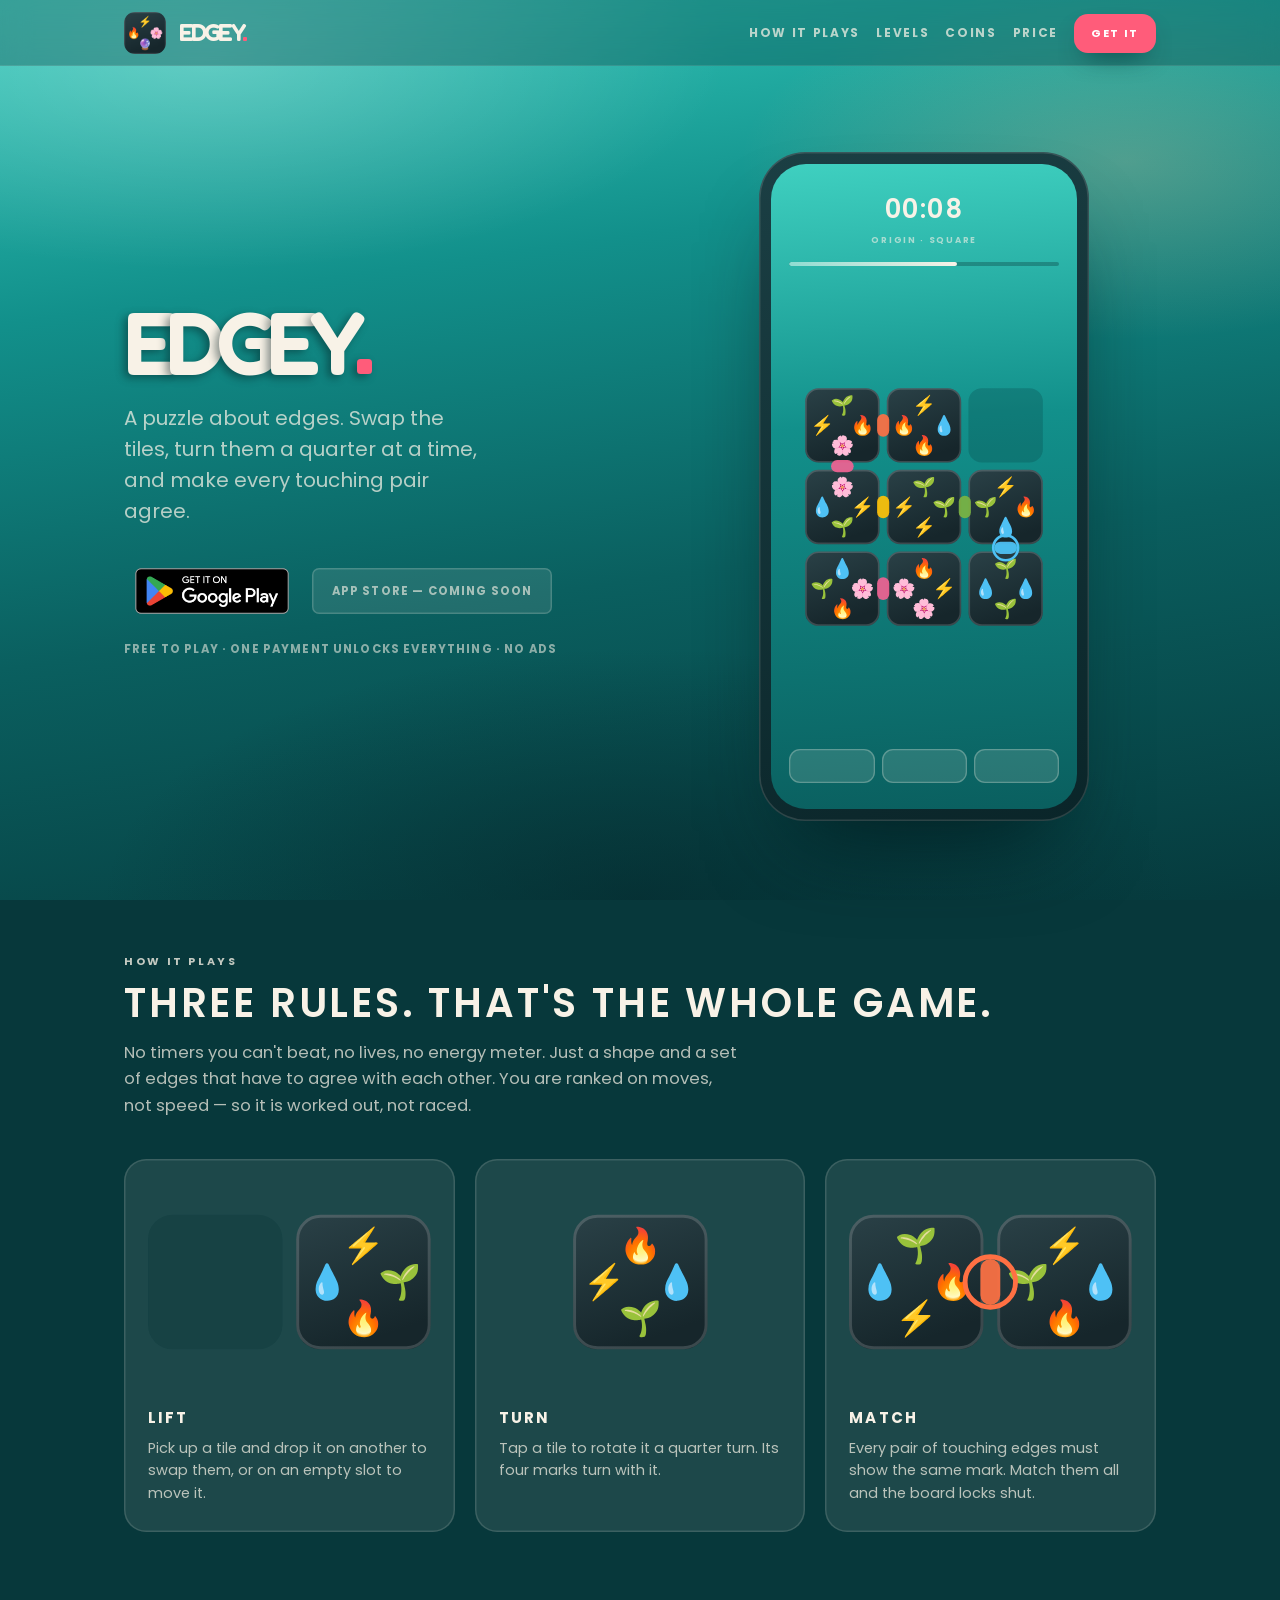
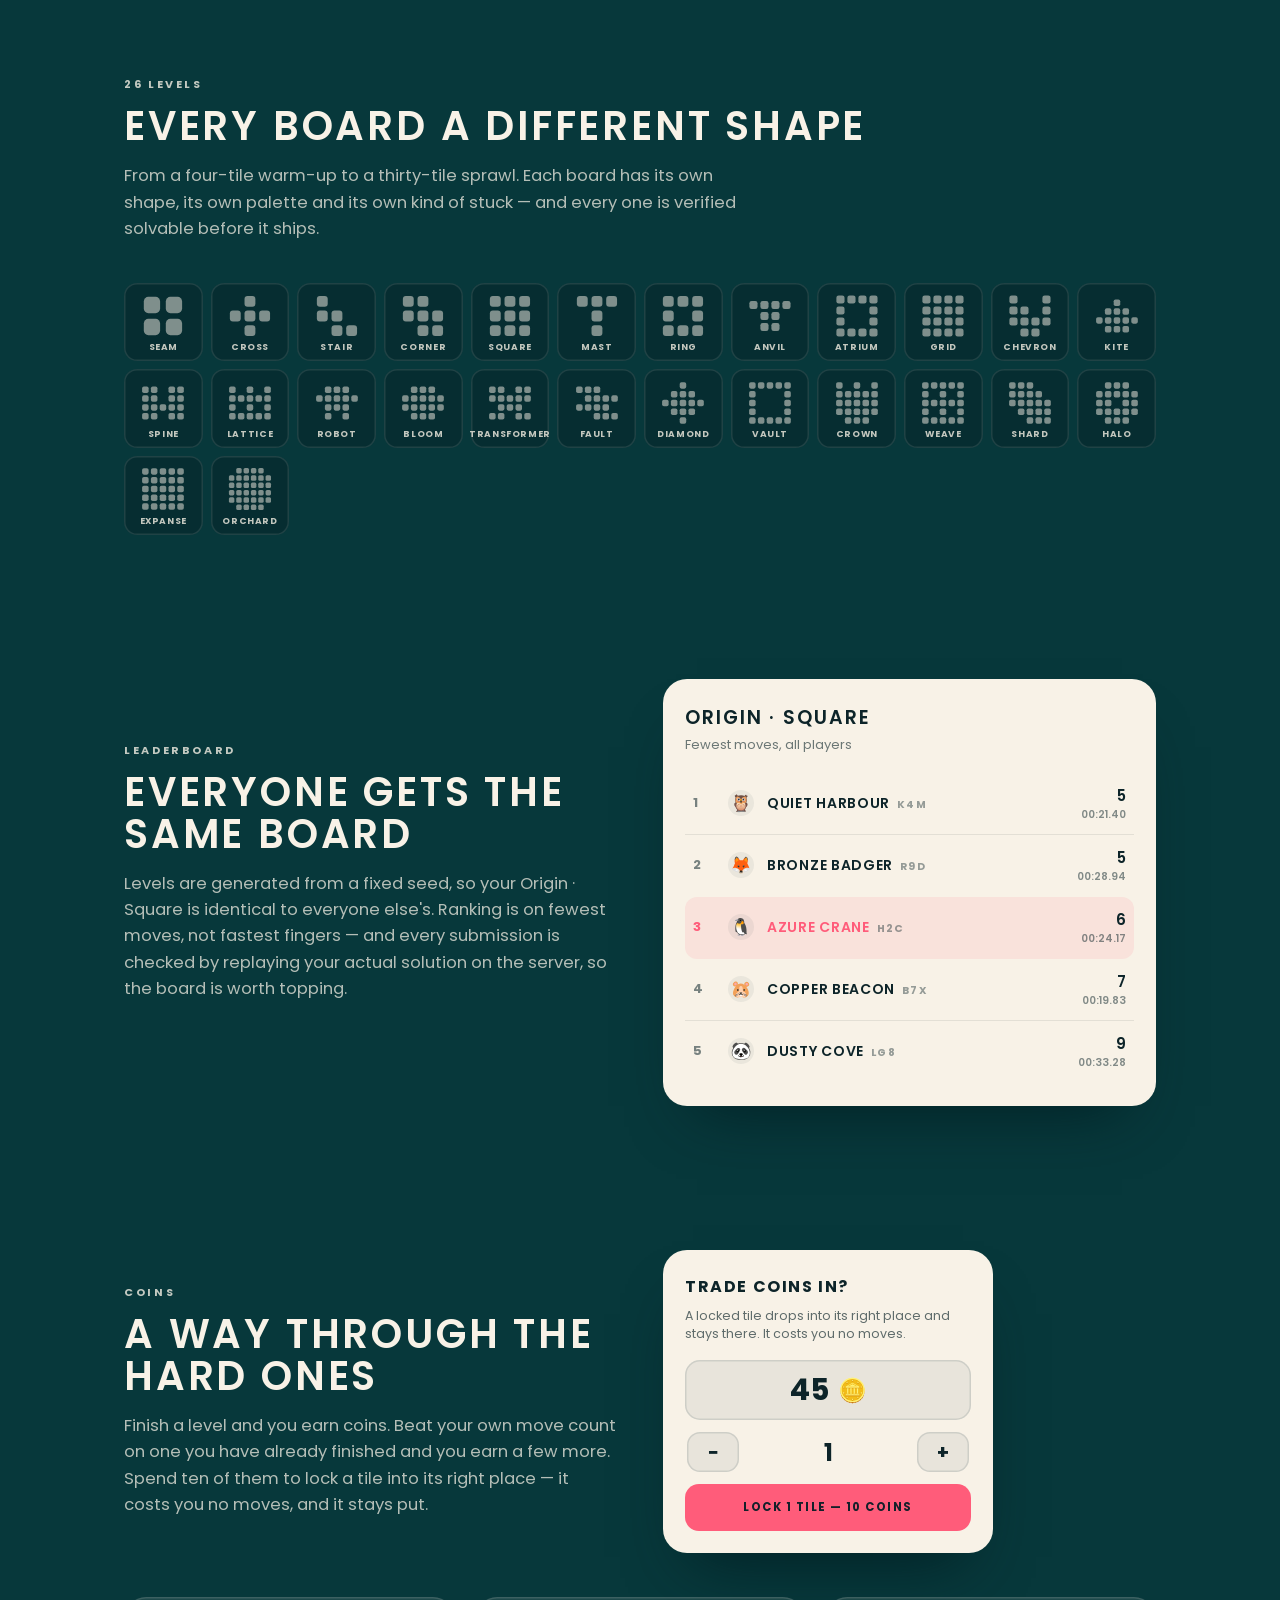
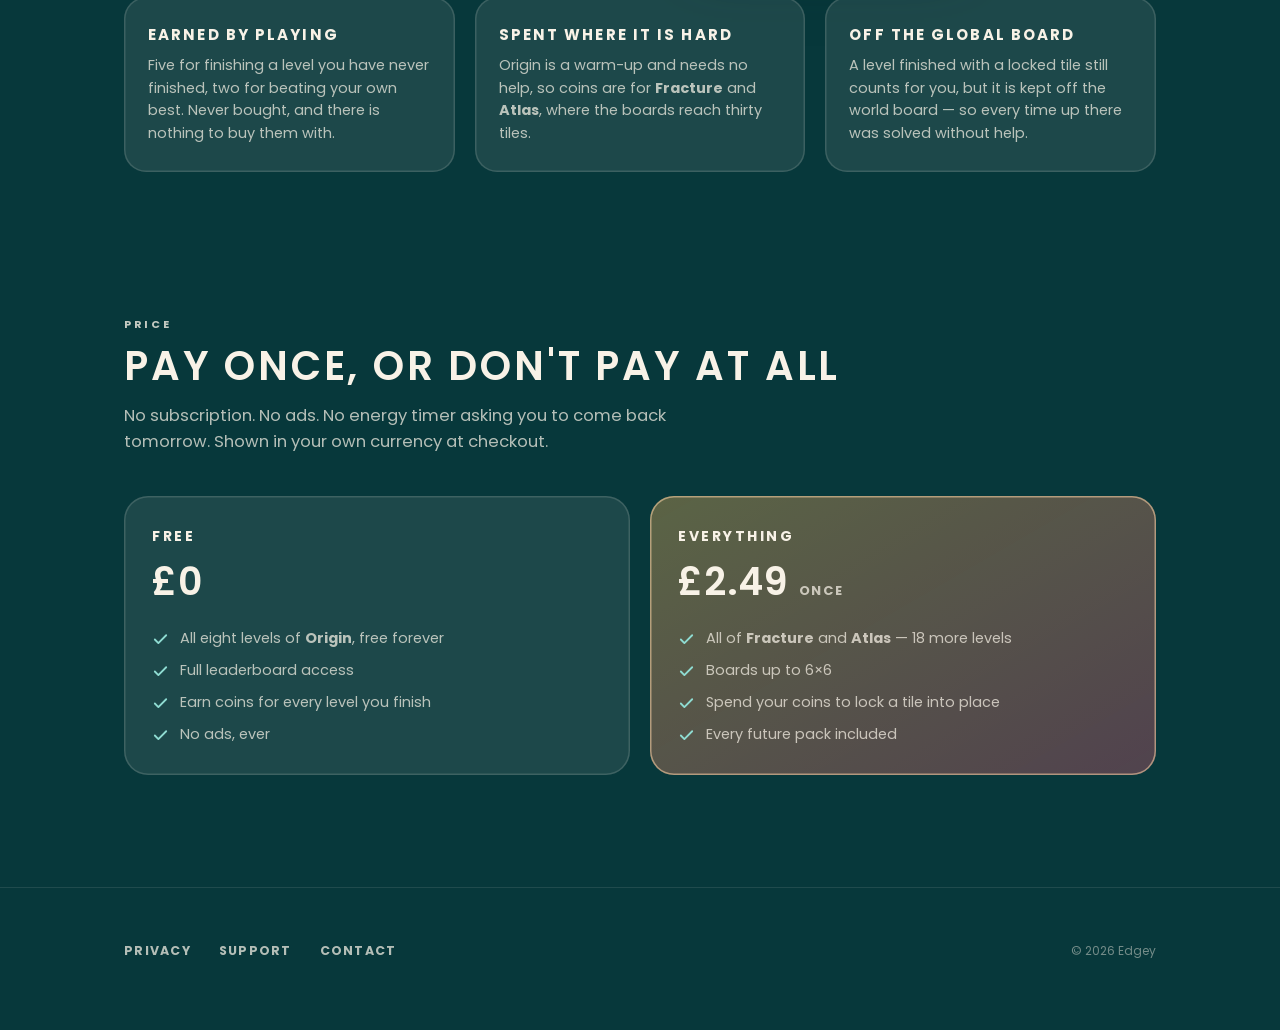
==== commit e644c599: "Add files via upload" ====
--- a/index.html
+++ b/index.html
@@ -15,7 +15,7 @@
 <link rel="preload" as="font" type="font/woff2" href="fonts/fredoka-600.woff2" crossorigin>
 <link rel="preload" as="font" type="font/woff2" href="fonts/poppins-400.woff2" crossorigin>
 <link rel="preload" as="font" type="font/woff2" href="fonts/poppins-700.woff2" crossorigin>
-<link rel="stylesheet" href="style.css?v=6782abea">
+<link rel="stylesheet" href="style.css?v=43197d24">
 </head>
 <body>
 <div class="sky"></div>
@@ -199,27 +199,24 @@
 </section>
 
 <section id="coins">
-  <div class="wrap">
-    <p class="eyebrow">Coins</p>
-    <h2>A way through the hard ones</h2>
-    <div class="split coin-split">
-      <div>
-        <p class="sub" style="margin-bottom:0">Finish a level and you earn coins. Beat your own move
-          count on one you have already finished and you earn a few more. Spend ten of them to lock a
-          tile into its right place — it costs you no moves, and it stays put.</p>
-      </div>
-      <div class="coin-demo">
-        <div class="mini-sheet">
-          <h4>Trade coins in?</h4>
-          <p>A locked tile drops into its right place and stays there. It costs you no moves —
-            but a level finished with help is kept off the global board.</p>
-          <div class="mini-balance"><b>45</b><svg class="coin" viewBox="0 0 128 128" aria-hidden="true"><g> <circle style="fill:#D68F30;" cx="64" cy="66.58" r="57.36"/> <g> <g> <path style="fill:#BC6F00;" d="M10.54,81.48v5.86c0.6,1.55,1.27,3.08,2,4.56V81.48H10.54z"/> </g> <g> <path style="fill:#BC6F00;" d="M17.08,92.51v7.04c0.8,1.13,1.63,2.24,2.5,3.31V92.51H17.08z"/> </g> <g> <path style="fill:#BC6F00;" d="M25.74,101.71v7.59c0.97,0.87,1.97,1.7,3,2.5v-10.09H25.74z"/> </g> <g> <path style="fill:#BC6F00;" d="M36.4,108.7v8.16c0.98,0.54,1.98,1.05,3,1.54v-9.7H36.4z"/> </g> <g> <path style="fill:#BC6F00;" d="M48.49,113.15v8.64c0.99,0.28,1.99,0.53,3,0.76v-9.4H48.49z"/> </g> <g> <path style="fill:#BC6F00;" d="M62.64,114.69v9.21c0.45,0.01,0.9,0.03,1.36,0.03c0.55,0,1.1-0.03,1.64-0.04v-9.2H62.64z"/> </g> <g> <path style="fill:#BC6F00;" d="M76.79,113.08v9.4c1.01-0.23,2.01-0.49,3-0.77v-8.63H76.79z"/> </g> <g> <path style="fill:#BC6F00;" d="M88.85,108.57v9.71c1.02-0.49,2.02-1.02,3-1.57v-8.14H88.85z"/> </g> <g> <path style="fill:#BC6F00;" d="M99.48,101.52v10.1c1.03-0.81,2.03-1.64,3-2.52v-7.58H99.48z"/> </g> <g> <path style="fill:#BC6F00;" d="M111.09,92.29h-2.5v10.35c0.87-1.08,1.71-2.19,2.5-3.33V92.29z"/> </g> <g> <path style="fill:#BC6F00;" d="M117.59,81.22h-2v10.44c0.73-1.51,1.4-3.06,2-4.63V81.22z"/> </g> </g> <circle style="fill:#FFF176;" cx="64" cy="61.42" r="57.36"/> <circle style="fill:#F2BC1A;" cx="64" cy="61.42" r="52.25"/> <g> <path style="fill:#E08F00;" d="M11.65,63.42c-0.37-6.88,0.82-13.86,3.22-20.4c2.5-6.52,6.33-12.55,11.16-17.67 C35.73,15.09,49.81,9.14,64,9.07c14.19,0.08,28.28,6.02,37.96,16.29c4.84,5.11,8.66,11.15,11.16,17.66 c2.41,6.55,3.6,13.52,3.22,20.4h-0.2c-0.02-6.85-1.38-13.68-4-20c-2.61-6.32-6.48-12.12-11.29-16.97 c-4.82-4.85-10.59-8.75-16.9-11.38c-6.3-2.64-13.13-4-19.96-4c-6.83,0-13.66,1.36-19.96,4c-6.31,2.63-12.08,6.53-16.9,11.38 c-4.82,4.85-8.68,10.65-11.29,16.97c-2.62,6.32-3.98,13.15-4,20H11.65z"/> </g> <path style="fill:#FFF176;" d="M64,4.07c-31.68,0-57.36,25.68-57.36,57.36c0,31.68,25.68,57.36,57.36,57.36 s57.36-25.68,57.36-57.36C121.36,29.75,95.68,4.07,64,4.07z M64,113.68c-28.86,0-52.25-23.39-52.25-52.25 C11.75,32.56,35.14,9.17,64,9.17s52.25,23.39,52.25,52.25C116.25,90.28,92.86,113.68,64,113.68z"/> <g> <g> <polygon style="fill:#D38200;" points="37.99,21.35 39.26,25.28 43.4,23.7 43.4,25.28 40.05,27.71 41.33,30.05 41.33,31.64 37.99,29.21 34.64,31.64 34.64,30.05 35.92,27.71 32.58,25.28 32.58,23.7 36.71,25.28 			"/> </g> <g> <polygon style="fill:#D38200;" points="22.01,43.91 23.29,47.84 27.42,46.26 27.42,47.84 24.08,50.27 25.36,52.62 25.36,54.2 22.01,51.77 18.67,54.2 18.67,52.62 19.95,50.27 16.6,47.84 16.6,46.26 20.74,47.84 			"/> </g> <g> <polygon style="fill:#D38200;" points="21.54,71.72 22.82,75.65 26.95,74.07 26.95,75.65 23.61,78.08 24.89,80.43 24.89,82.01 21.54,79.58 18.2,82.01 18.2,80.43 19.48,78.08 16.13,75.65 16.13,74.07 20.27,75.65 			"/> </g> <g> <polygon style="fill:#D38200;" points="38.6,93.8 39.88,97.73 44.01,96.15 44.01,97.73 40.67,100.16 41.95,102.5 41.95,104.09 38.6,101.66 35.26,104.09 35.26,102.5 36.54,100.16 33.19,97.73 33.19,96.15 37.33,97.73 			"/> </g> <g> <polygon style="fill:#D38200;" points="90.01,21.35 88.74,25.28 84.6,23.7 84.6,25.28 87.95,27.71 86.67,30.05 86.67,31.64 90.01,29.21 93.36,31.64 93.36,30.05 92.08,27.71 95.42,25.28 95.42,23.7 91.29,25.28 			"/> </g> <g> <polygon style="fill:#D38200;" points="105.99,43.91 104.71,47.84 100.58,46.26 100.58,47.84 103.92,50.27 102.64,52.62 102.64,54.2 105.99,51.77 109.33,54.2 109.33,52.62 108.05,50.27 111.4,47.84 111.4,46.26 107.26,47.84 			"/> </g> <g> <polygon style="fill:#D38200;" points="106.46,71.72 105.18,75.65 101.05,74.07 101.05,75.65 104.39,78.08 103.11,80.43 103.11,82.01 106.46,79.58 109.8,82.01 109.8,80.43 108.52,78.08 111.87,75.65 111.87,74.07 107.73,75.65 			"/> </g> <g> <polygon style="fill:#D38200;" points="89.4,93.8 88.12,97.73 83.99,96.15 83.99,97.73 87.33,100.16 86.05,102.5 86.05,104.09 89.4,101.66 92.74,104.09 92.74,102.5 91.46,100.16 94.81,97.73 94.81,96.15 90.67,97.73 			"/> </g> </g> <g> <g> <polygon style="fill:#FFF176;" points="89.4,92.21 90.67,96.14 94.81,96.14 91.46,98.57 92.74,102.5 89.4,100.07 86.05,102.5 87.33,98.57 83.99,96.14 88.12,96.14 			"/> </g> <g> <polygon style="fill:#FFF176;" points="106.46,70.14 107.73,74.07 111.87,74.07 108.52,76.5 109.8,80.43 106.46,78 103.11,80.43 104.39,76.5 101.05,74.07 105.18,74.07 			"/> </g> <g> <polygon style="fill:#FFF176;" points="105.99,42.33 107.26,46.26 111.4,46.26 108.05,48.69 109.33,52.62 105.99,50.19 102.64,52.62 103.92,48.69 100.58,46.26 104.71,46.26 			"/> </g> <g> <polygon style="fill:#FFF176;" points="90.01,19.76 91.29,23.69 95.42,23.69 92.08,26.12 93.36,30.05 90.01,27.62 86.67,30.05 87.95,26.12 84.6,23.69 88.74,23.69 			"/> </g> </g> <g> <g> <polygon style="fill:#D38200;" points="64.05,102.5 65.33,106.43 69.46,104.85 69.46,106.43 66.12,108.86 67.4,111.21 67.4,112.79 64.05,110.36 60.71,112.79 60.71,111.21 61.99,108.86 58.64,106.43 58.64,104.85 62.78,106.43 			"/> </g> <g> <polygon style="fill:#FFF176;" points="64.05,100.4 65.33,104.33 69.46,104.33 66.12,106.76 67.4,110.69 64.05,108.26 60.71,110.69 61.99,106.76 58.64,104.33 62.78,104.33 			"/> </g> <g> <polygon style="fill:#D38200;" points="64.05,12.89 65.33,16.82 69.46,15.24 69.46,16.82 66.12,19.25 67.4,21.6 67.4,23.18 64.05,20.75 60.71,23.18 60.71,21.6 61.99,19.25 58.64,16.82 58.64,15.24 62.78,16.82 			"/> </g> <g> <polygon style="fill:#FFF176;" points="64.05,11.31 65.33,15.24 69.46,15.24 66.12,17.67 67.4,21.6 64.05,19.17 60.71,21.6 61.99,17.67 58.64,15.24 62.78,15.24 			"/> </g> </g> <g> <g> <polygon style="fill:#FFF176;" points="38.6,92.21 37.33,96.14 33.19,96.14 36.54,98.57 35.26,102.5 38.6,100.07 41.95,102.5 40.67,98.57 44.01,96.14 39.88,96.14 			"/> </g> <g> <polygon style="fill:#FFF176;" points="21.54,70.14 20.27,74.07 16.13,74.07 19.48,76.5 18.2,80.43 21.54,78 24.89,80.43 23.61,76.5 26.95,74.07 22.82,74.07 			"/> </g> <g> <polygon style="fill:#FFF176;" points="22.01,42.33 20.74,46.26 16.6,46.26 19.95,48.69 18.67,52.62 22.01,50.19 25.36,52.62 24.08,48.69 27.42,46.26 23.29,46.26 			"/> </g> <g> <polygon style="fill:#FFF176;" points="37.99,19.76 36.71,23.69 32.58,23.69 35.92,26.12 34.64,30.05 37.99,27.62 41.33,30.05 40.05,26.12 43.4,23.69 39.26,23.69 			"/> </g> </g> <path style="fill:#D38200;" d="M95.22,48.2c0-0.35-62.38,0-62.38,0l-0.56,1.68l0,2.87c0,0.52,0.42,0.94,0.94,0.94h30.99v0h30.57 c0.52,0,0.94-0.42,0.94-0.94v-2.79L95.22,48.2z"/> <path style="fill:#D38200;" d="M95.31,85.5l-62.21,0l-4.16,2.09l0.05,2.69c0.01,0.29,0.25,0.53,0.55,0.53l68.93,0 c0.29,0,0.54-0.23,0.55-0.53l0.05-2.64L95.31,85.5z"/> <g> <g> <path style="fill:#D38200;" d="M43.13,77.32h-3.58c-0.59,0-1.07-1.86-1.07-2.45l5.71-0.18C44.19,75.28,43.71,77.32,43.13,77.32z" /> <path style="fill:#D38200;" d="M44.35,58.01h-6.03c-0.45,0-0.84-0.3-0.97-0.73l-0.47-3.93h8.83l-0.4,3.93 C45.19,57.71,44.8,58.01,44.35,58.01z"/> <path style="fill:#D38200;" d="M38.32,78.51h6.03c0.45,0,1.34,0.28,1.46,0.71c0,0-0.03,1.87-0.03,2.61s-0.3,1.28-0.97,1.28h-6.95 c-0.67,0-0.97-0.6-0.97-1.28s-0.03-2.59-0.03-2.59C36.99,78.81,37.87,78.51,38.32,78.51z"/> </g> </g> <g> <g> <path style="fill:#D38200;" d="M89.63,77.32h-3.58c-0.59,0-1.07-1.86-1.07-2.45l5.71-0.18C90.69,75.28,90.22,77.32,89.63,77.32z" /> <path style="fill:#D38200;" d="M90.85,58.01h-6.03c-0.45,0-0.84-0.3-0.97-0.73l-0.47-3.93h8.83l-0.4,3.93 C91.69,57.71,91.3,58.01,90.85,58.01z"/> <path style="fill:#D38200;" d="M84.82,78.51h6.03c0.45,0,1.34,0.28,1.46,0.71c0,0-0.03,1.87-0.03,2.61s-0.3,1.28-0.97,1.28h-6.95 c-0.67,0-0.97-0.6-0.97-1.28s-0.03-2.59-0.03-2.59C83.49,78.81,84.37,78.51,84.82,78.51z"/> </g> </g> <g> <g> <path style="fill:#D38200;" d="M74.13,77.32h-3.58c-0.59,0-1.07-1.86-1.07-2.45l5.71-0.18C75.19,75.28,74.72,77.32,74.13,77.32z" /> <path style="fill:#D38200;" d="M75.35,58.01h-6.03c-0.45,0-0.84-0.3-0.97-0.73l-0.47-3.93h8.83l-0.4,3.93 C76.19,57.71,75.8,58.01,75.35,58.01z"/> <path style="fill:#D38200;" d="M69.32,78.51h6.03c0.45,0,1.34,0.28,1.46,0.71c0,0-0.03,1.87-0.03,2.61s-0.3,1.28-0.97,1.28h-6.95 c-0.67,0-0.97-0.6-0.97-1.28s-0.03-2.59-0.03-2.59C67.99,78.81,68.87,78.51,69.32,78.51z"/> </g> </g> <g> <g> <path style="fill:#D38200;" d="M58.63,77.32h-3.58c-0.59,0-1.07-1.86-1.07-2.45l5.71-0.18C59.69,75.28,59.22,77.32,58.63,77.32z" /> <path style="fill:#D38200;" d="M59.85,58.01h-6.03c-0.45,0-0.84-0.3-0.97-0.73l-0.47-3.93h8.83l-0.4,3.93 C60.69,57.71,60.3,58.01,59.85,58.01z"/> <path style="fill:#D38200;" d="M53.82,78.51h6.03c0.45,0,1.34,0.28,1.46,0.71c0,0-0.03,1.87-0.03,2.61s-0.3,1.28-0.97,1.28h-6.95 c-0.67,0-0.97-0.6-0.97-1.28s-0.03-2.59-0.03-2.59C52.49,78.81,53.37,78.51,53.82,78.51z"/> </g> </g> <path style="fill:#FFF176;" d="M95.67,45.52c0-0.35-0.18-0.68-0.45-0.84l-31.18-17.7L32.82,44.66c-0.3,0.18-0.49,0.51-0.49,0.86 l-0.05,4.37c0,0.55,0.45,1,1,1h61.43c0.55,0,1-0.45,1-1L95.67,45.52z"/> <polygon style="fill:#F2BC1A;" points="87.84,44.33 64,30.8 40.16,44.33 	"/> <polygon style="fill:#FFF176;" points="79.07,42.68 64,34.12 48.93,42.68 	"/> <path style="fill:#FFF176;" d="M93.39,82.02H34.61c-0.58,0-1.13,0.25-1.52,0.68l-4.04,4.51c-0.28,0.31-0.06,0.8,0.36,0.8h69.18 c0.41,0,0.63-0.49,0.36-0.8L94.9,82.7C94.52,82.27,93.96,82.02,93.39,82.02z"/> <g> <g> <path style="fill:#FFF176;" d="M89.63,75.51h-3.58c-0.59,0-1.07-0.48-1.07-1.07V58.46c0-0.59,0.48-1.07,1.07-1.07h3.58 c0.59,0,1.07,0.48,1.07,1.07v15.99C90.7,75.04,90.22,75.51,89.63,75.51z"/> <path style="fill:#FFF176;" d="M90.86,56.2h-6.03c-0.45,0-0.84-0.3-0.97-0.73l-0.46-1.59c-0.19-0.64,0.3-1.28,0.97-1.28h6.95 c0.67,0,1.15,0.64,0.97,1.28l-0.46,1.59C91.7,55.9,91.3,56.2,90.86,56.2z"/> <path style="fill:#FFF176;" d="M84.82,76.71h6.03c0.45,0,0.84,0.3,0.97,0.73l0.46,1.59c0.19,0.64-0.3,1.28-0.97,1.28h-6.95 c-0.67,0-1.15-0.64-0.97-1.28l0.46-1.59C83.98,77,84.38,76.71,84.82,76.71z"/> </g> <g> <path style="fill:#FFF176;" d="M43.13,75.51h-3.58c-0.59,0-1.07-0.48-1.07-1.07V58.46c0-0.59,0.48-1.07,1.07-1.07h3.58 c0.59,0,1.07,0.48,1.07,1.07v15.99C44.19,75.04,43.71,75.51,43.13,75.51z"/> <path style="fill:#FFF176;" d="M44.35,56.2h-6.03c-0.45,0-0.84-0.3-0.97-0.73l-0.46-1.59c-0.19-0.64,0.3-1.28,0.97-1.28h6.95 c0.67,0,1.15,0.64,0.97,1.28l-0.46,1.59C45.19,55.9,44.8,56.2,44.35,56.2z"/> <path style="fill:#FFF176;" d="M38.32,76.71h6.03c0.45,0,0.84,0.3,0.97,0.73l0.46,1.59c0.19,0.64-0.3,1.28-0.97,1.28h-6.95 c-0.67,0-1.15-0.64-0.97-1.28l0.46-1.59C37.48,77,37.87,76.71,38.32,76.71z"/> </g> <g> <path style="fill:#FFF176;" d="M58.63,75.51h-3.58c-0.59,0-1.07-0.48-1.07-1.07V58.46c0-0.59,0.48-1.07,1.07-1.07h3.58 c0.59,0,1.07,0.48,1.07,1.07v15.99C59.69,75.04,59.22,75.51,58.63,75.51z"/> <path style="fill:#FFF176;" d="M59.85,56.2h-6.03c-0.45,0-0.84-0.3-0.97-0.73l-0.46-1.59c-0.19-0.64,0.3-1.28,0.97-1.28h6.95 c0.67,0,1.15,0.64,0.97,1.28l-0.46,1.59C60.69,55.9,60.3,56.2,59.85,56.2z"/> <path style="fill:#FFF176;" d="M53.82,76.71h6.03c0.45,0,0.84,0.3,0.97,0.73l0.46,1.59c0.19,0.64-0.3,1.28-0.97,1.28h-6.95 c-0.67,0-1.15-0.64-0.97-1.28l0.46-1.59C52.98,77,53.37,76.71,53.82,76.71z"/> </g> <g> <path style="fill:#FFF176;" d="M74.13,75.51h-3.58c-0.59,0-1.07-0.48-1.07-1.07V58.46c0-0.59,0.48-1.07,1.07-1.07h3.58 c0.59,0,1.07,0.48,1.07,1.07v15.99C75.19,75.04,74.72,75.51,74.13,75.51z"/> <path style="fill:#FFF176;" d="M75.35,56.2h-6.03c-0.45,0-0.84-0.3-0.97-0.73l-0.46-1.59c-0.19-0.64,0.3-1.28,0.97-1.28h6.95 c0.67,0,1.15,0.64,0.97,1.28l-0.46,1.59C76.19,55.9,75.8,56.2,75.35,56.2z"/> <path style="fill:#FFF176;" d="M69.32,76.71h6.03c0.45,0,0.84,0.3,0.97,0.73l0.46,1.59c0.19,0.64-0.3,1.28-0.97,1.28h-6.95 c-0.67,0-1.15-0.64-0.97-1.28l0.46-1.59C68.48,77,68.88,76.71,69.32,76.71z"/> </g> </g> </g></svg></div>
-          <div class="mini-step"><span>−</span><b>1</b><span>+</span></div>
-          <div class="mini-cta">Lock 1 tile — 10 coins</div>
-        </div>
-      </div>
-    </div>
-    <div class="steps">
+  <div class="wrap split">
+    <div>
+      <p class="eyebrow">Coins</p>
+      <h2>A way through the hard ones</h2>
+      <p class="sub" style="margin-bottom:0">Finish a level and you earn coins. Beat your own move
+        count on one you have already finished and you earn a few more. Spend ten of them to lock a
+        tile into its right place — it costs you no moves, and it stays put.</p>
+    </div>
+    <div class="mini-sheet">
+      <h4>Trade coins in?</h4>
+      <p>A locked tile drops into its right place and stays there. It costs you no moves.</p>
+      <div class="mini-balance"><b>45</b><svg class="coin" viewBox="0 0 128 128" aria-hidden="true"><g> <circle style="fill:#D68F30;" cx="64" cy="66.58" r="57.36"/> <g> <g> <path style="fill:#BC6F00;" d="M10.54,81.48v5.86c0.6,1.55,1.27,3.08,2,4.56V81.48H10.54z"/> </g> <g> <path style="fill:#BC6F00;" d="M17.08,92.51v7.04c0.8,1.13,1.63,2.24,2.5,3.31V92.51H17.08z"/> </g> <g> <path style="fill:#BC6F00;" d="M25.74,101.71v7.59c0.97,0.87,1.97,1.7,3,2.5v-10.09H25.74z"/> </g> <g> <path style="fill:#BC6F00;" d="M36.4,108.7v8.16c0.98,0.54,1.98,1.05,3,1.54v-9.7H36.4z"/> </g> <g> <path style="fill:#BC6F00;" d="M48.49,113.15v8.64c0.99,0.28,1.99,0.53,3,0.76v-9.4H48.49z"/> </g> <g> <path style="fill:#BC6F00;" d="M62.64,114.69v9.21c0.45,0.01,0.9,0.03,1.36,0.03c0.55,0,1.1-0.03,1.64-0.04v-9.2H62.64z"/> </g> <g> <path style="fill:#BC6F00;" d="M76.79,113.08v9.4c1.01-0.23,2.01-0.49,3-0.77v-8.63H76.79z"/> </g> <g> <path style="fill:#BC6F00;" d="M88.85,108.57v9.71c1.02-0.49,2.02-1.02,3-1.57v-8.14H88.85z"/> </g> <g> <path style="fill:#BC6F00;" d="M99.48,101.52v10.1c1.03-0.81,2.03-1.64,3-2.52v-7.58H99.48z"/> </g> <g> <path style="fill:#BC6F00;" d="M111.09,92.29h-2.5v10.35c0.87-1.08,1.71-2.19,2.5-3.33V92.29z"/> </g> <g> <path style="fill:#BC6F00;" d="M117.59,81.22h-2v10.44c0.73-1.51,1.4-3.06,2-4.63V81.22z"/> </g> </g> <circle style="fill:#FFF176;" cx="64" cy="61.42" r="57.36"/> <circle style="fill:#F2BC1A;" cx="64" cy="61.42" r="52.25"/> <g> <path style="fill:#E08F00;" d="M11.65,63.42c-0.37-6.88,0.82-13.86,3.22-20.4c2.5-6.52,6.33-12.55,11.16-17.67 C35.73,15.09,49.81,9.14,64,9.07c14.19,0.08,28.28,6.02,37.96,16.29c4.84,5.11,8.66,11.15,11.16,17.66 c2.41,6.55,3.6,13.52,3.22,20.4h-0.2c-0.02-6.85-1.38-13.68-4-20c-2.61-6.32-6.48-12.12-11.29-16.97 c-4.82-4.85-10.59-8.75-16.9-11.38c-6.3-2.64-13.13-4-19.96-4c-6.83,0-13.66,1.36-19.96,4c-6.31,2.63-12.08,6.53-16.9,11.38 c-4.82,4.85-8.68,10.65-11.29,16.97c-2.62,6.32-3.98,13.15-4,20H11.65z"/> </g> <path style="fill:#FFF176;" d="M64,4.07c-31.68,0-57.36,25.68-57.36,57.36c0,31.68,25.68,57.36,57.36,57.36 s57.36-25.68,57.36-57.36C121.36,29.75,95.68,4.07,64,4.07z M64,113.68c-28.86,0-52.25-23.39-52.25-52.25 C11.75,32.56,35.14,9.17,64,9.17s52.25,23.39,52.25,52.25C116.25,90.28,92.86,113.68,64,113.68z"/> <g> <g> <polygon style="fill:#D38200;" points="37.99,21.35 39.26,25.28 43.4,23.7 43.4,25.28 40.05,27.71 41.33,30.05 41.33,31.64 37.99,29.21 34.64,31.64 34.64,30.05 35.92,27.71 32.58,25.28 32.58,23.7 36.71,25.28 			"/> </g> <g> <polygon style="fill:#D38200;" points="22.01,43.91 23.29,47.84 27.42,46.26 27.42,47.84 24.08,50.27 25.36,52.62 25.36,54.2 22.01,51.77 18.67,54.2 18.67,52.62 19.95,50.27 16.6,47.84 16.6,46.26 20.74,47.84 			"/> </g> <g> <polygon style="fill:#D38200;" points="21.54,71.72 22.82,75.65 26.95,74.07 26.95,75.65 23.61,78.08 24.89,80.43 24.89,82.01 21.54,79.58 18.2,82.01 18.2,80.43 19.48,78.08 16.13,75.65 16.13,74.07 20.27,75.65 			"/> </g> <g> <polygon style="fill:#D38200;" points="38.6,93.8 39.88,97.73 44.01,96.15 44.01,97.73 40.67,100.16 41.95,102.5 41.95,104.09 38.6,101.66 35.26,104.09 35.26,102.5 36.54,100.16 33.19,97.73 33.19,96.15 37.33,97.73 			"/> </g> <g> <polygon style="fill:#D38200;" points="90.01,21.35 88.74,25.28 84.6,23.7 84.6,25.28 87.95,27.71 86.67,30.05 86.67,31.64 90.01,29.21 93.36,31.64 93.36,30.05 92.08,27.71 95.42,25.28 95.42,23.7 91.29,25.28 			"/> </g> <g> <polygon style="fill:#D38200;" points="105.99,43.91 104.71,47.84 100.58,46.26 100.58,47.84 103.92,50.27 102.64,52.62 102.64,54.2 105.99,51.77 109.33,54.2 109.33,52.62 108.05,50.27 111.4,47.84 111.4,46.26 107.26,47.84 			"/> </g> <g> <polygon style="fill:#D38200;" points="106.46,71.72 105.18,75.65 101.05,74.07 101.05,75.65 104.39,78.08 103.11,80.43 103.11,82.01 106.46,79.58 109.8,82.01 109.8,80.43 108.52,78.08 111.87,75.65 111.87,74.07 107.73,75.65 			"/> </g> <g> <polygon style="fill:#D38200;" points="89.4,93.8 88.12,97.73 83.99,96.15 83.99,97.73 87.33,100.16 86.05,102.5 86.05,104.09 89.4,101.66 92.74,104.09 92.74,102.5 91.46,100.16 94.81,97.73 94.81,96.15 90.67,97.73 			"/> </g> </g> <g> <g> <polygon style="fill:#FFF176;" points="89.4,92.21 90.67,96.14 94.81,96.14 91.46,98.57 92.74,102.5 89.4,100.07 86.05,102.5 87.33,98.57 83.99,96.14 88.12,96.14 			"/> </g> <g> <polygon style="fill:#FFF176;" points="106.46,70.14 107.73,74.07 111.87,74.07 108.52,76.5 109.8,80.43 106.46,78 103.11,80.43 104.39,76.5 101.05,74.07 105.18,74.07 			"/> </g> <g> <polygon style="fill:#FFF176;" points="105.99,42.33 107.26,46.26 111.4,46.26 108.05,48.69 109.33,52.62 105.99,50.19 102.64,52.62 103.92,48.69 100.58,46.26 104.71,46.26 			"/> </g> <g> <polygon style="fill:#FFF176;" points="90.01,19.76 91.29,23.69 95.42,23.69 92.08,26.12 93.36,30.05 90.01,27.62 86.67,30.05 87.95,26.12 84.6,23.69 88.74,23.69 			"/> </g> </g> <g> <g> <polygon style="fill:#D38200;" points="64.05,102.5 65.33,106.43 69.46,104.85 69.46,106.43 66.12,108.86 67.4,111.21 67.4,112.79 64.05,110.36 60.71,112.79 60.71,111.21 61.99,108.86 58.64,106.43 58.64,104.85 62.78,106.43 			"/> </g> <g> <polygon style="fill:#FFF176;" points="64.05,100.4 65.33,104.33 69.46,104.33 66.12,106.76 67.4,110.69 64.05,108.26 60.71,110.69 61.99,106.76 58.64,104.33 62.78,104.33 			"/> </g> <g> <polygon style="fill:#D38200;" points="64.05,12.89 65.33,16.82 69.46,15.24 69.46,16.82 66.12,19.25 67.4,21.6 67.4,23.18 64.05,20.75 60.71,23.18 60.71,21.6 61.99,19.25 58.64,16.82 58.64,15.24 62.78,16.82 			"/> </g> <g> <polygon style="fill:#FFF176;" points="64.05,11.31 65.33,15.24 69.46,15.24 66.12,17.67 67.4,21.6 64.05,19.17 60.71,21.6 61.99,17.67 58.64,15.24 62.78,15.24 			"/> </g> </g> <g> <g> <polygon style="fill:#FFF176;" points="38.6,92.21 37.33,96.14 33.19,96.14 36.54,98.57 35.26,102.5 38.6,100.07 41.95,102.5 40.67,98.57 44.01,96.14 39.88,96.14 			"/> </g> <g> <polygon style="fill:#FFF176;" points="21.54,70.14 20.27,74.07 16.13,74.07 19.48,76.5 18.2,80.43 21.54,78 24.89,80.43 23.61,76.5 26.95,74.07 22.82,74.07 			"/> </g> <g> <polygon style="fill:#FFF176;" points="22.01,42.33 20.74,46.26 16.6,46.26 19.95,48.69 18.67,52.62 22.01,50.19 25.36,52.62 24.08,48.69 27.42,46.26 23.29,46.26 			"/> </g> <g> <polygon style="fill:#FFF176;" points="37.99,19.76 36.71,23.69 32.58,23.69 35.92,26.12 34.64,30.05 37.99,27.62 41.33,30.05 40.05,26.12 43.4,23.69 39.26,23.69 			"/> </g> </g> <path style="fill:#D38200;" d="M95.22,48.2c0-0.35-62.38,0-62.38,0l-0.56,1.68l0,2.87c0,0.52,0.42,0.94,0.94,0.94h30.99v0h30.57 c0.52,0,0.94-0.42,0.94-0.94v-2.79L95.22,48.2z"/> <path style="fill:#D38200;" d="M95.31,85.5l-62.21,0l-4.16,2.09l0.05,2.69c0.01,0.29,0.25,0.53,0.55,0.53l68.93,0 c0.29,0,0.54-0.23,0.55-0.53l0.05-2.64L95.31,85.5z"/> <g> <g> <path style="fill:#D38200;" d="M43.13,77.32h-3.58c-0.59,0-1.07-1.86-1.07-2.45l5.71-0.18C44.19,75.28,43.71,77.32,43.13,77.32z" /> <path style="fill:#D38200;" d="M44.35,58.01h-6.03c-0.45,0-0.84-0.3-0.97-0.73l-0.47-3.93h8.83l-0.4,3.93 C45.19,57.71,44.8,58.01,44.35,58.01z"/> <path style="fill:#D38200;" d="M38.32,78.51h6.03c0.45,0,1.34,0.28,1.46,0.71c0,0-0.03,1.87-0.03,2.61s-0.3,1.28-0.97,1.28h-6.95 c-0.67,0-0.97-0.6-0.97-1.28s-0.03-2.59-0.03-2.59C36.99,78.81,37.87,78.51,38.32,78.51z"/> </g> </g> <g> <g> <path style="fill:#D38200;" d="M89.63,77.32h-3.58c-0.59,0-1.07-1.86-1.07-2.45l5.71-0.18C90.69,75.28,90.22,77.32,89.63,77.32z" /> <path style="fill:#D38200;" d="M90.85,58.01h-6.03c-0.45,0-0.84-0.3-0.97-0.73l-0.47-3.93h8.83l-0.4,3.93 C91.69,57.71,91.3,58.01,90.85,58.01z"/> <path style="fill:#D38200;" d="M84.82,78.51h6.03c0.45,0,1.34,0.28,1.46,0.71c0,0-0.03,1.87-0.03,2.61s-0.3,1.28-0.97,1.28h-6.95 c-0.67,0-0.97-0.6-0.97-1.28s-0.03-2.59-0.03-2.59C83.49,78.81,84.37,78.51,84.82,78.51z"/> </g> </g> <g> <g> <path style="fill:#D38200;" d="M74.13,77.32h-3.58c-0.59,0-1.07-1.86-1.07-2.45l5.71-0.18C75.19,75.28,74.72,77.32,74.13,77.32z" /> <path style="fill:#D38200;" d="M75.35,58.01h-6.03c-0.45,0-0.84-0.3-0.97-0.73l-0.47-3.93h8.83l-0.4,3.93 C76.19,57.71,75.8,58.01,75.35,58.01z"/> <path style="fill:#D38200;" d="M69.32,78.51h6.03c0.45,0,1.34,0.28,1.46,0.71c0,0-0.03,1.87-0.03,2.61s-0.3,1.28-0.97,1.28h-6.95 c-0.67,0-0.97-0.6-0.97-1.28s-0.03-2.59-0.03-2.59C67.99,78.81,68.87,78.51,69.32,78.51z"/> </g> </g> <g> <g> <path style="fill:#D38200;" d="M58.63,77.32h-3.58c-0.59,0-1.07-1.86-1.07-2.45l5.71-0.18C59.69,75.28,59.22,77.32,58.63,77.32z" /> <path style="fill:#D38200;" d="M59.85,58.01h-6.03c-0.45,0-0.84-0.3-0.97-0.73l-0.47-3.93h8.83l-0.4,3.93 C60.69,57.71,60.3,58.01,59.85,58.01z"/> <path style="fill:#D38200;" d="M53.82,78.51h6.03c0.45,0,1.34,0.28,1.46,0.71c0,0-0.03,1.87-0.03,2.61s-0.3,1.28-0.97,1.28h-6.95 c-0.67,0-0.97-0.6-0.97-1.28s-0.03-2.59-0.03-2.59C52.49,78.81,53.37,78.51,53.82,78.51z"/> </g> </g> <path style="fill:#FFF176;" d="M95.67,45.52c0-0.35-0.18-0.68-0.45-0.84l-31.18-17.7L32.82,44.66c-0.3,0.18-0.49,0.51-0.49,0.86 l-0.05,4.37c0,0.55,0.45,1,1,1h61.43c0.55,0,1-0.45,1-1L95.67,45.52z"/> <polygon style="fill:#F2BC1A;" points="87.84,44.33 64,30.8 40.16,44.33 	"/> <polygon style="fill:#FFF176;" points="79.07,42.68 64,34.12 48.93,42.68 	"/> <path style="fill:#FFF176;" d="M93.39,82.02H34.61c-0.58,0-1.13,0.25-1.52,0.68l-4.04,4.51c-0.28,0.31-0.06,0.8,0.36,0.8h69.18 c0.41,0,0.63-0.49,0.36-0.8L94.9,82.7C94.52,82.27,93.96,82.02,93.39,82.02z"/> <g> <g> <path style="fill:#FFF176;" d="M89.63,75.51h-3.58c-0.59,0-1.07-0.48-1.07-1.07V58.46c0-0.59,0.48-1.07,1.07-1.07h3.58 c0.59,0,1.07,0.48,1.07,1.07v15.99C90.7,75.04,90.22,75.51,89.63,75.51z"/> <path style="fill:#FFF176;" d="M90.86,56.2h-6.03c-0.45,0-0.84-0.3-0.97-0.73l-0.46-1.59c-0.19-0.64,0.3-1.28,0.97-1.28h6.95 c0.67,0,1.15,0.64,0.97,1.28l-0.46,1.59C91.7,55.9,91.3,56.2,90.86,56.2z"/> <path style="fill:#FFF176;" d="M84.82,76.71h6.03c0.45,0,0.84,0.3,0.97,0.73l0.46,1.59c0.19,0.64-0.3,1.28-0.97,1.28h-6.95 c-0.67,0-1.15-0.64-0.97-1.28l0.46-1.59C83.98,77,84.38,76.71,84.82,76.71z"/> </g> <g> <path style="fill:#FFF176;" d="M43.13,75.51h-3.58c-0.59,0-1.07-0.48-1.07-1.07V58.46c0-0.59,0.48-1.07,1.07-1.07h3.58 c0.59,0,1.07,0.48,1.07,1.07v15.99C44.19,75.04,43.71,75.51,43.13,75.51z"/> <path style="fill:#FFF176;" d="M44.35,56.2h-6.03c-0.45,0-0.84-0.3-0.97-0.73l-0.46-1.59c-0.19-0.64,0.3-1.28,0.97-1.28h6.95 c0.67,0,1.15,0.64,0.97,1.28l-0.46,1.59C45.19,55.9,44.8,56.2,44.35,56.2z"/> <path style="fill:#FFF176;" d="M38.32,76.71h6.03c0.45,0,0.84,0.3,0.97,0.73l0.46,1.59c0.19,0.64-0.3,1.28-0.97,1.28h-6.95 c-0.67,0-1.15-0.64-0.97-1.28l0.46-1.59C37.48,77,37.87,76.71,38.32,76.71z"/> </g> <g> <path style="fill:#FFF176;" d="M58.63,75.51h-3.58c-0.59,0-1.07-0.48-1.07-1.07V58.46c0-0.59,0.48-1.07,1.07-1.07h3.58 c0.59,0,1.07,0.48,1.07,1.07v15.99C59.69,75.04,59.22,75.51,58.63,75.51z"/> <path style="fill:#FFF176;" d="M59.85,56.2h-6.03c-0.45,0-0.84-0.3-0.97-0.73l-0.46-1.59c-0.19-0.64,0.3-1.28,0.97-1.28h6.95 c0.67,0,1.15,0.64,0.97,1.28l-0.46,1.59C60.69,55.9,60.3,56.2,59.85,56.2z"/> <path style="fill:#FFF176;" d="M53.82,76.71h6.03c0.45,0,0.84,0.3,0.97,0.73l0.46,1.59c0.19,0.64-0.3,1.28-0.97,1.28h-6.95 c-0.67,0-1.15-0.64-0.97-1.28l0.46-1.59C52.98,77,53.37,76.71,53.82,76.71z"/> </g> <g> <path style="fill:#FFF176;" d="M74.13,75.51h-3.58c-0.59,0-1.07-0.48-1.07-1.07V58.46c0-0.59,0.48-1.07,1.07-1.07h3.58 c0.59,0,1.07,0.48,1.07,1.07v15.99C75.19,75.04,74.72,75.51,74.13,75.51z"/> <path style="fill:#FFF176;" d="M75.35,56.2h-6.03c-0.45,0-0.84-0.3-0.97-0.73l-0.46-1.59c-0.19-0.64,0.3-1.28,0.97-1.28h6.95 c0.67,0,1.15,0.64,0.97,1.28l-0.46,1.59C76.19,55.9,75.8,56.2,75.35,56.2z"/> <path style="fill:#FFF176;" d="M69.32,76.71h6.03c0.45,0,0.84,0.3,0.97,0.73l0.46,1.59c0.19,0.64-0.3,1.28-0.97,1.28h-6.95 c-0.67,0-1.15-0.64-0.97-1.28l0.46-1.59C68.48,77,68.88,76.71,69.32,76.71z"/> </g> </g> </g></svg></div>
+      <div class="mini-step"><span>−</span><b>1</b><span>+</span></div>
+      <div class="mini-cta">Lock 1 tile — 10 coins</div>
+    </div>
+  </div>
+  <div class="wrap">
+    <div class="steps" style="margin-top:44px">
       <div class="step">
         <h3>Earned by playing</h3>
         <p>Five for finishing a level you have never finished, two for beating your own
--- a/style.css
+++ b/style.css
@@ -327,9 +327,6 @@
    Just the sheet. It was inside a phone mockup, but the phone added a frame,
    a status bar and a blurred board for no gain - the sheet is the thing being
    explained, and it reads as an interface on its own. */
-.coin-split { align-items: center; margin-bottom: 44px; }
-.coin-demo { display: grid; place-items: center; }
-
 .mini-sheet {
   width: min(330px, 100%);
   background: var(--cream); color: var(--ink);
@@ -357,4 +354,4 @@
   text-align: center; font-size: 11.5px; letter-spacing: .13em;
   text-transform: uppercase; font-weight: 700;
 }
-@media (max-width: 860px) { .coin-demo { margin-top: 30px; } }
+
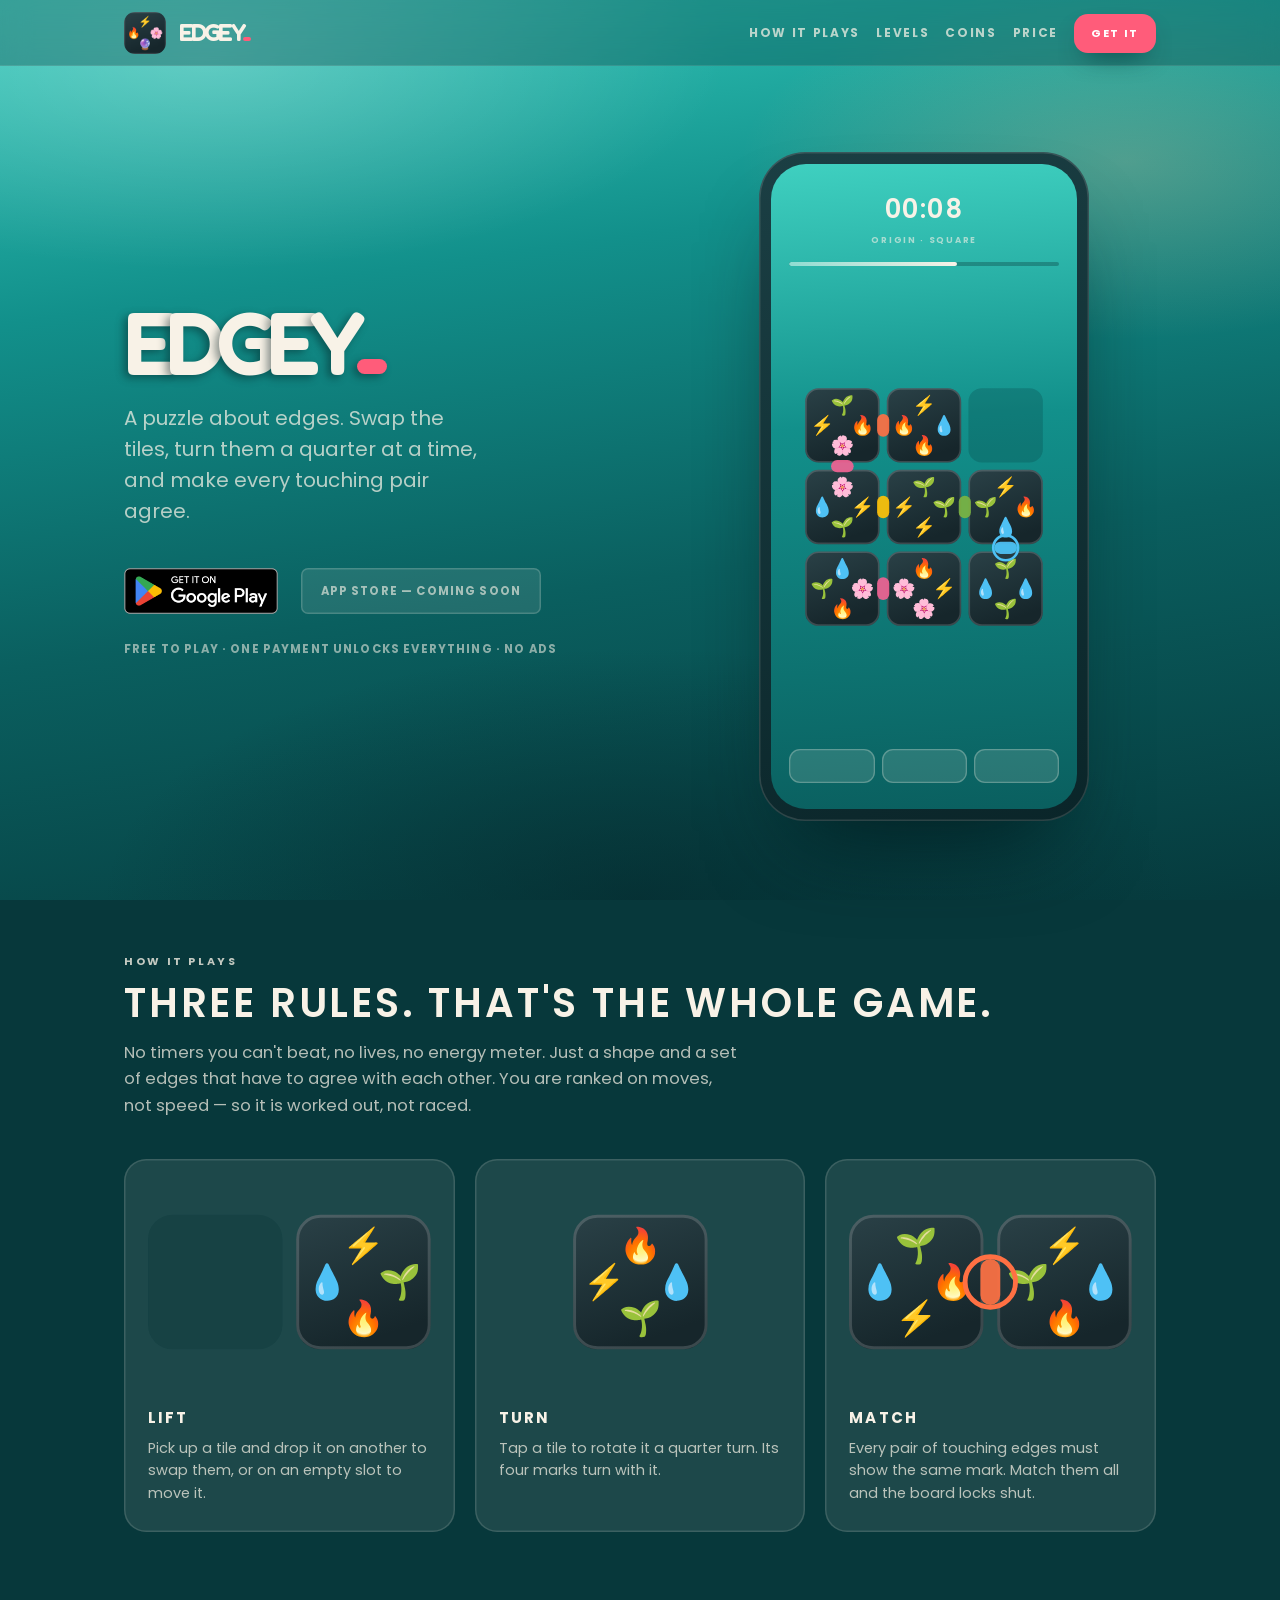
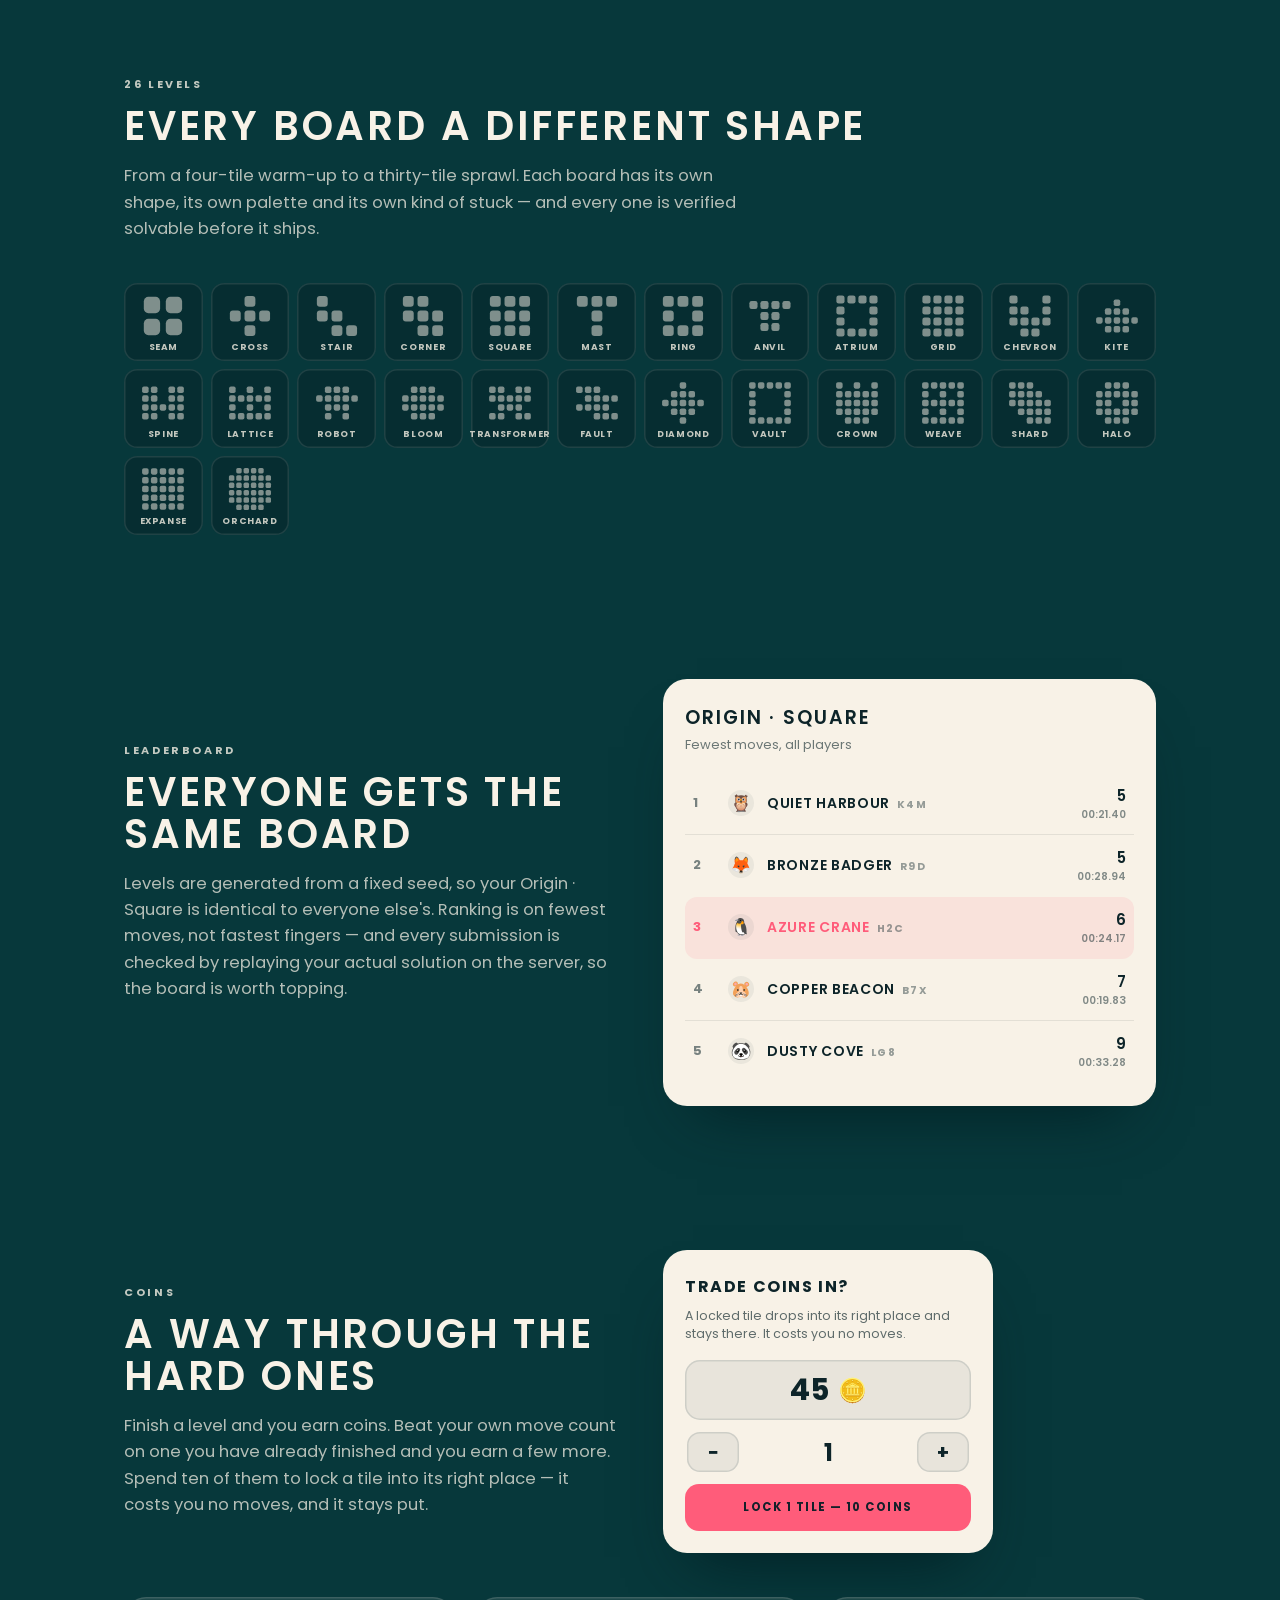
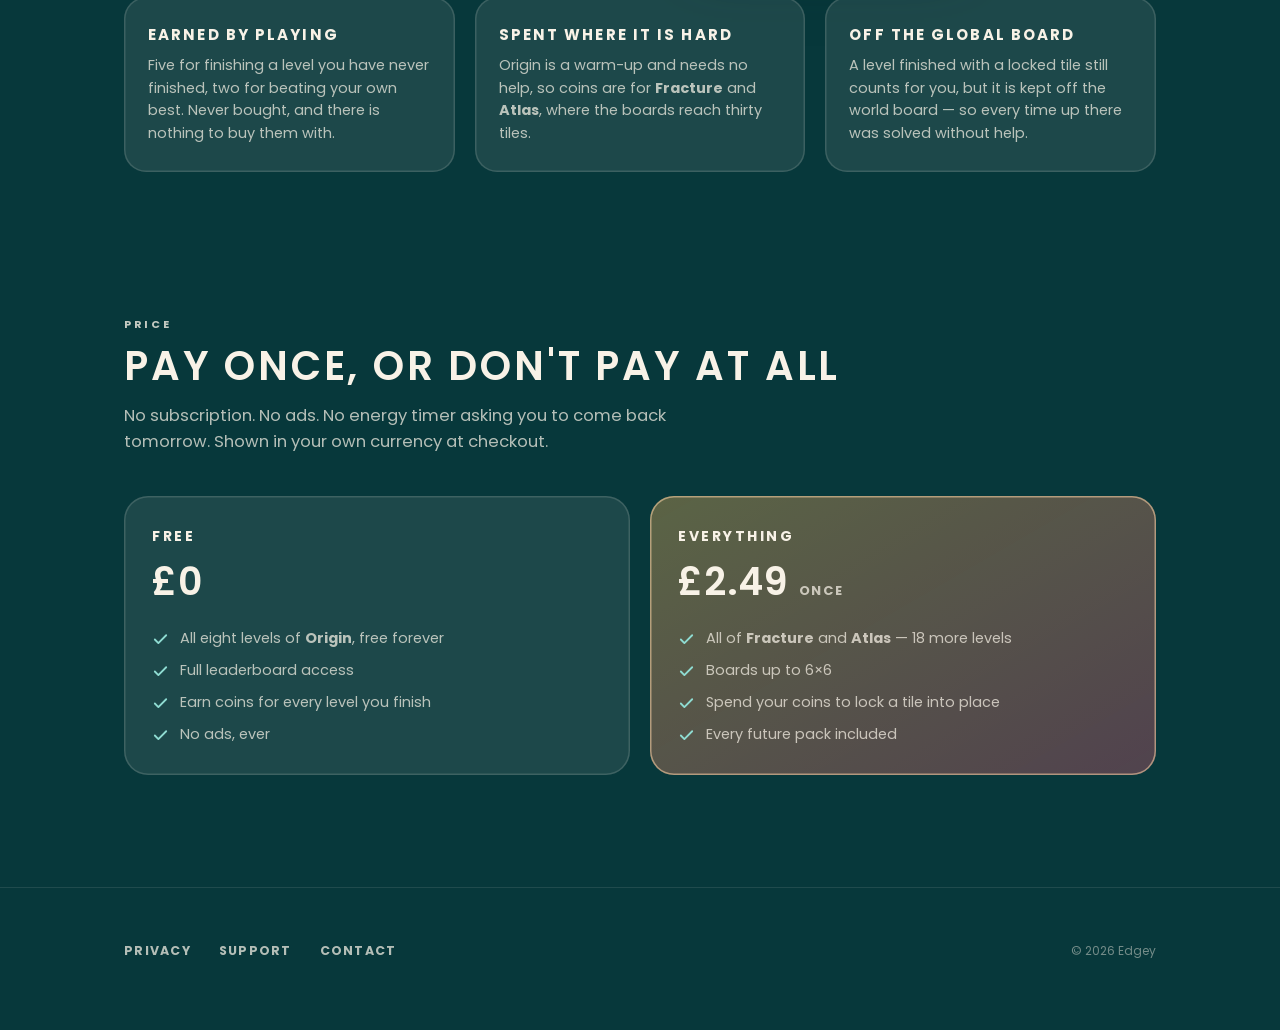
==== commit aa24d97d: "Add files via upload" ====
--- a/index.html
+++ b/index.html
@@ -15,7 +15,7 @@
 <link rel="preload" as="font" type="font/woff2" href="fonts/fredoka-600.woff2" crossorigin>
 <link rel="preload" as="font" type="font/woff2" href="fonts/poppins-400.woff2" crossorigin>
 <link rel="preload" as="font" type="font/woff2" href="fonts/poppins-700.woff2" crossorigin>
-<link rel="stylesheet" href="style.css?v=43197d24">
+<link rel="stylesheet" href="style.css?v=6e3666d3">
 </head>
 <body>
 <div class="sky"></div>
--- a/style.css
+++ b/style.css
@@ -173,21 +173,37 @@
 .gr b { position: absolute; bottom: 7px; font-size: 9px; letter-spacing: .07em; text-transform: uppercase;
         color: rgba(248,242,231,.78); font-weight: 700; }
 
-/* The pink full stop, on both the hero wordmark and the nav lockup. Same
-   shape as a tile corner, because that is what it is. */
+/* The pink stop is a PILL, not a square: it echoes the four coloured pills in
+   the launcher icon, which is the only shape the two share. It keeps the
+   square's exact left edge and height - only the width grows rightwards - so
+   the measured gap between the Y and the stop is unchanged. Do not centre it
+   or the spacing work below is undone. */
 h1 .dot {
-  width: .17em; height: .17em; border-radius: 24%; margin-left: .0153em;
+  width: .34em; height: .17em; border-radius: 99px; margin-left: .0153em;
   background: var(--accent, #ff5c7a);
 }
 nav .mark .dot {
-  width: .17em; height: .17em; border-radius: 24%; margin-left: .0153em;
+  width: .34em; height: .17em; border-radius: 99px; margin-left: .0153em;
   background: var(--accent, #ff5c7a); display: inline-block;
 }
 
-/* Google's badge ships at a fixed aspect; height only, never restyled. */
-.badge { display: inline-block; line-height: 0; transition: transform .12s ease; }
+/* Google's badge ships at a fixed aspect; height only, never restyled.
+ *
+ * The PNG carries Google's mandated clear space INSIDE the image: 41px of
+ * padding on a 646x250 canvas, which is 16.4% of its height. So the element's
+ * box starts 11px left of anything you can see, and the button row sat indented
+ * from the paragraph above it. The negative margin pulls the box back by
+ * exactly that, so the badge's visible edge lines up with the text.
+ *
+ * Both numbers come from --badge-h, so changing the height keeps them in step.
+ */
+.cta { --badge-h: 68px; }
+.badge {
+  display: inline-block; line-height: 0; transition: transform .12s ease;
+  margin-left: calc(var(--badge-h) * -0.164);
+}
 .badge:hover { transform: translateY(-2px); }
-.badge img { height: 68px; width: auto; display: block; }
+.badge img { height: var(--badge-h); width: auto; display: block; }
 .btn.soon {
   height: 46px; border-radius: 7px; display: inline-flex; align-items: center;
   padding: 0 20px; font-size: 11.5px; letter-spacing: .1em;
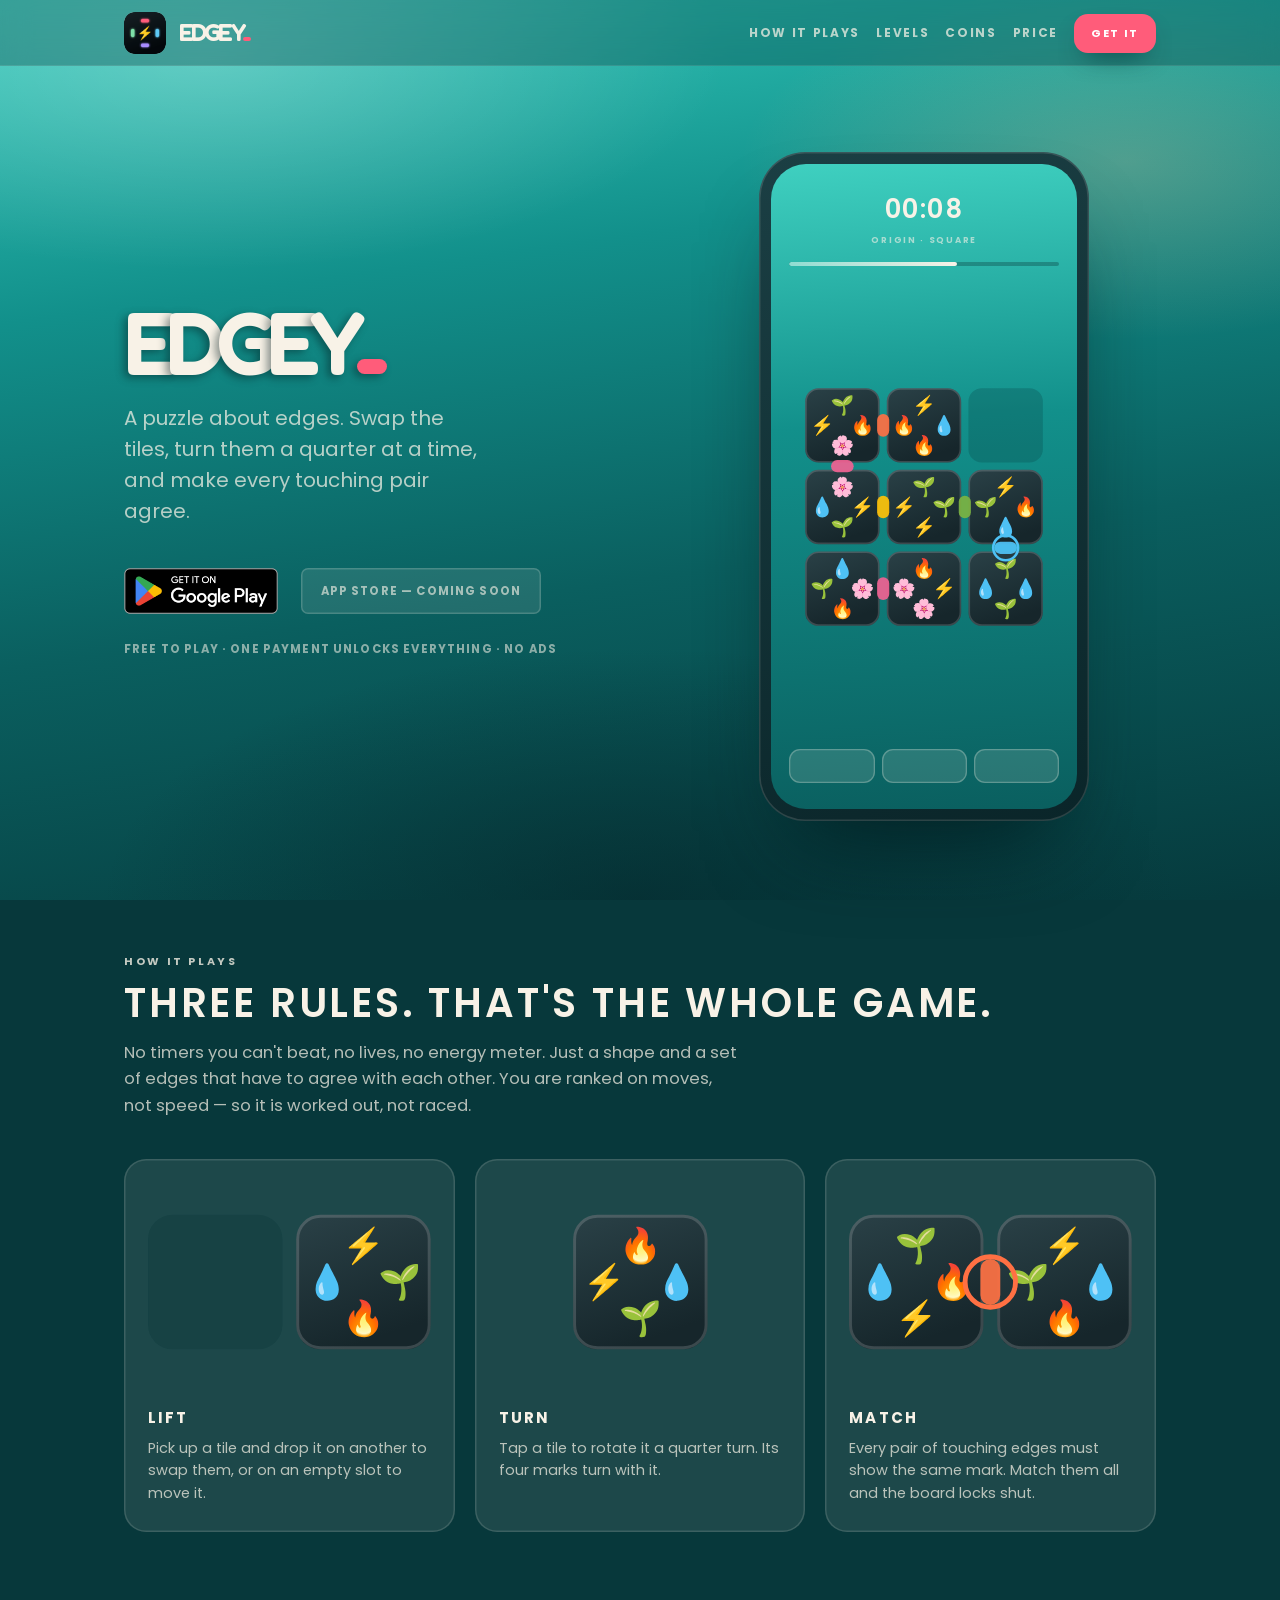
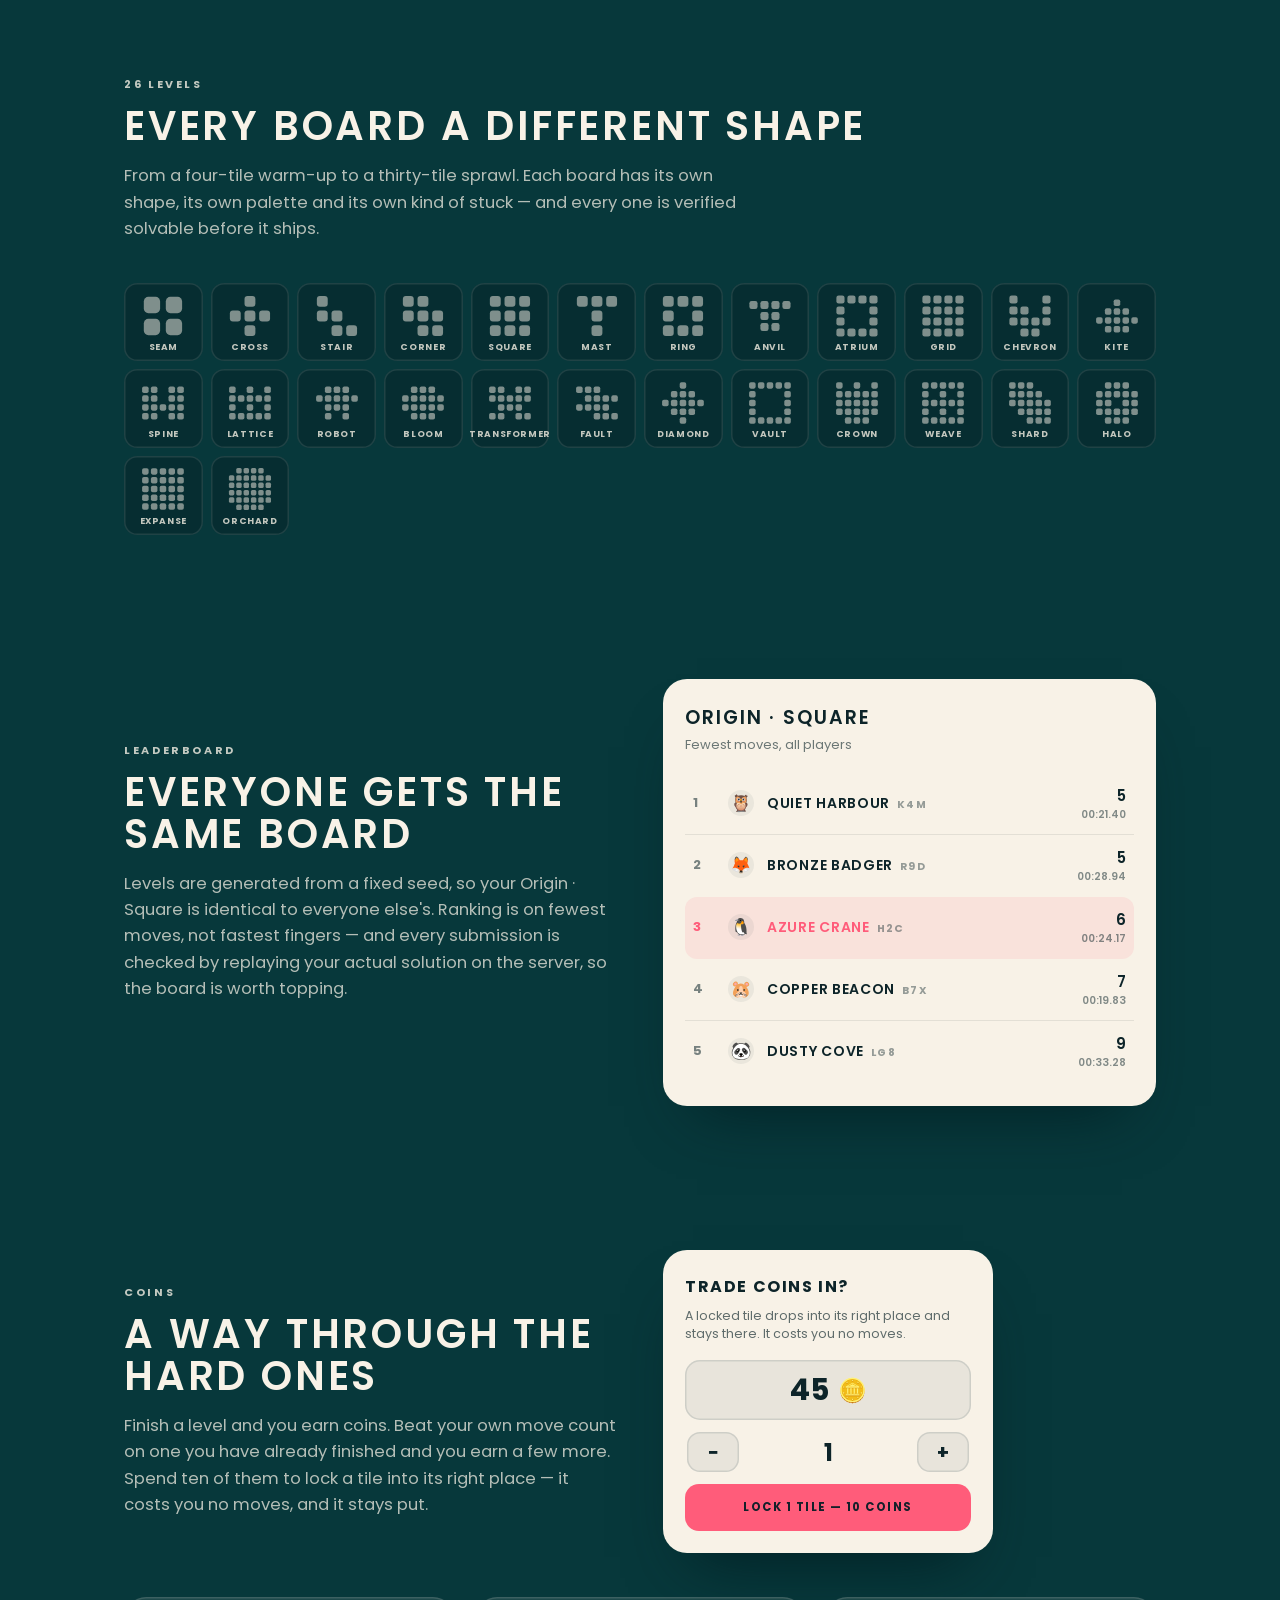
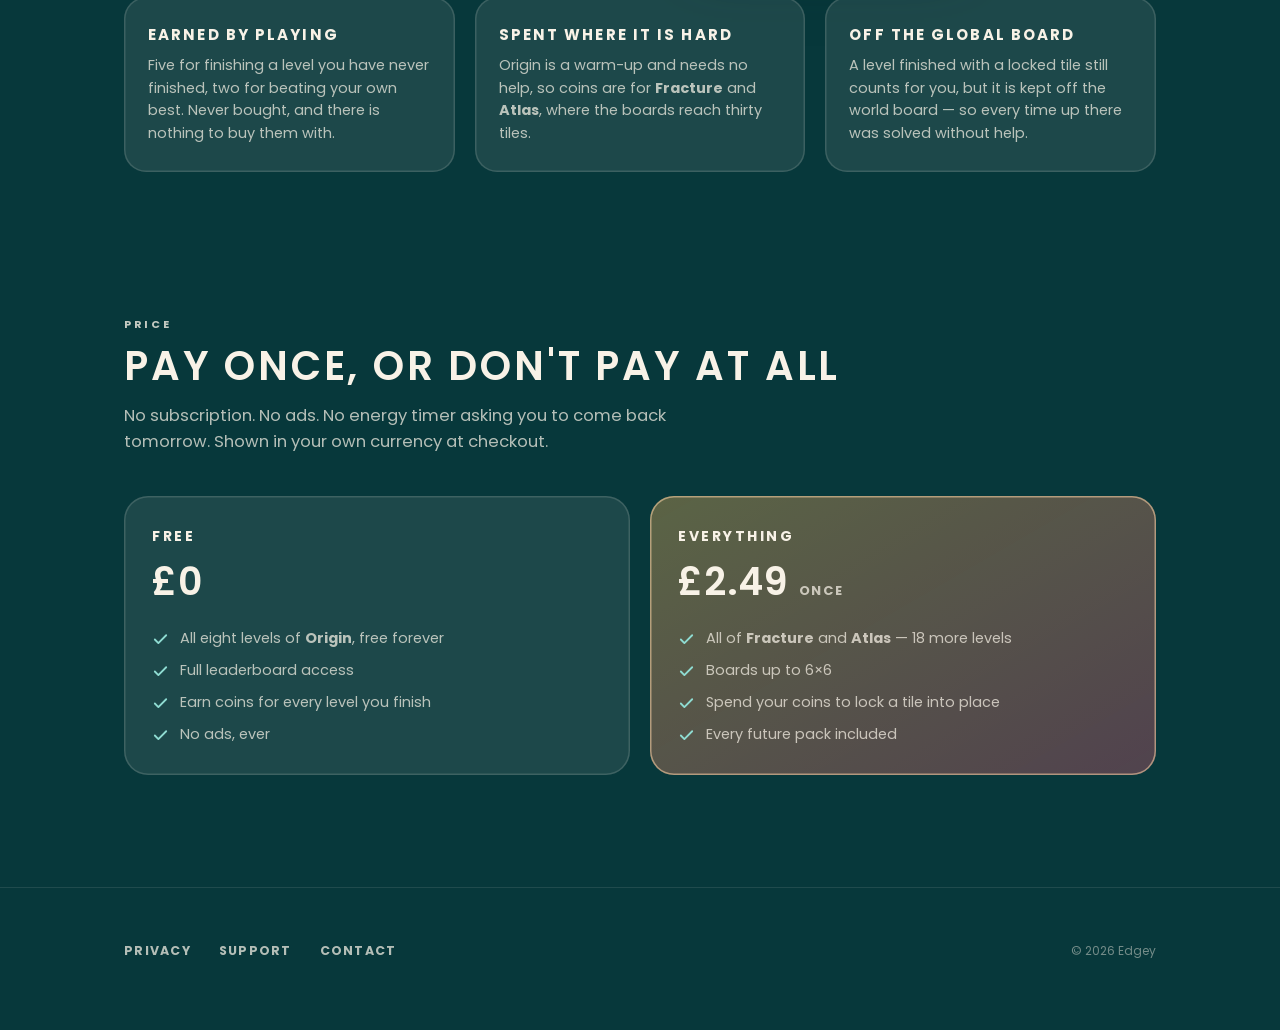
==== commit dce8ab55: "Add files via upload" ====
--- a/index.html
+++ b/index.html
@@ -11,7 +11,12 @@
 <meta property="og:image" content="assets/icon.png">
 <meta property="og:type" content="website">
 <meta name="twitter:card" content="summary_large_image">
-<link rel="icon" href="assets/icon.png">
+<!-- Small sizes get the bolt alone: at 16px the full icon's four pills and
+     mark collapse into noise. Anywhere it renders large - a shared link, a
+     home-screen shortcut - keeps the full icon. -->
+<link rel="icon" type="image/png" sizes="32x32" href="assets/favicon-32.png">
+<link rel="icon" type="image/png" sizes="16x16" href="assets/favicon-16.png">
+<link rel="apple-touch-icon" href="assets/icon.png">
 <link rel="preload" as="font" type="font/woff2" href="fonts/fredoka-600.woff2" crossorigin>
 <link rel="preload" as="font" type="font/woff2" href="fonts/poppins-400.woff2" crossorigin>
 <link rel="preload" as="font" type="font/woff2" href="fonts/poppins-700.woff2" crossorigin>
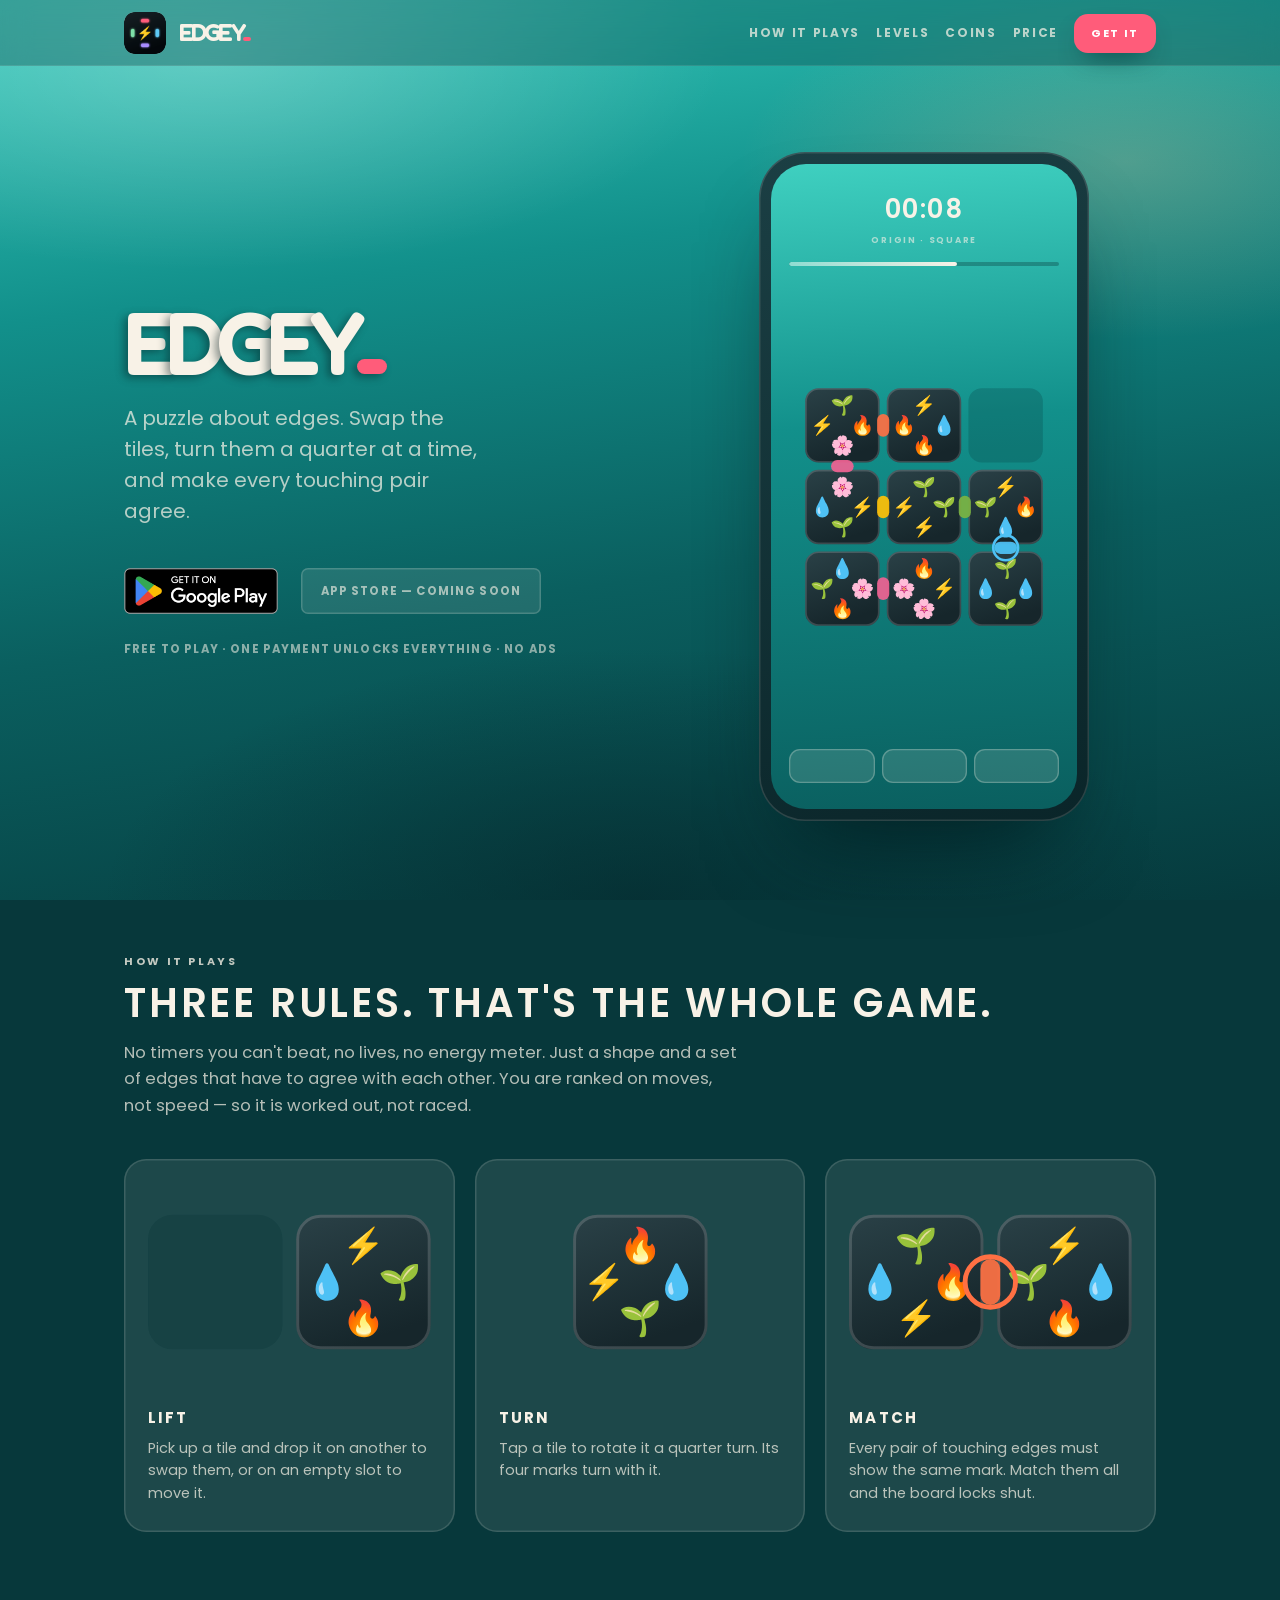
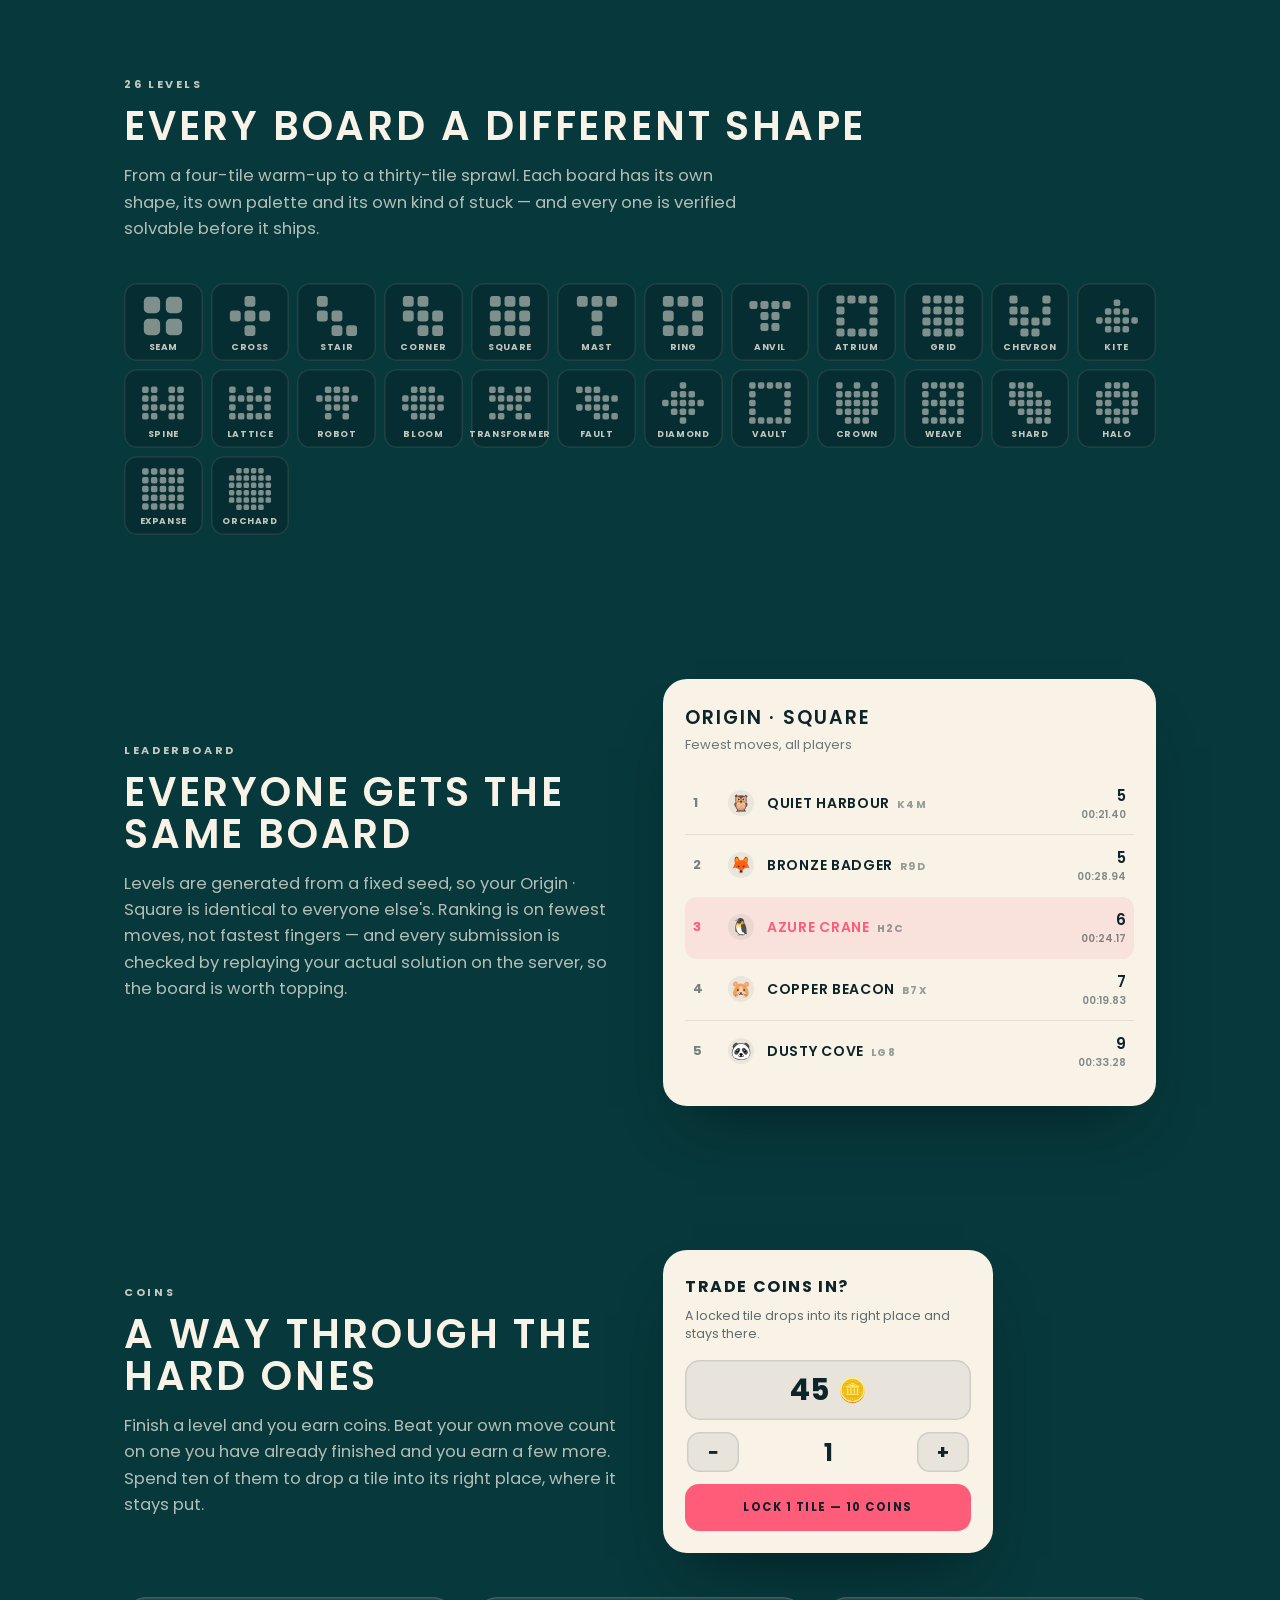
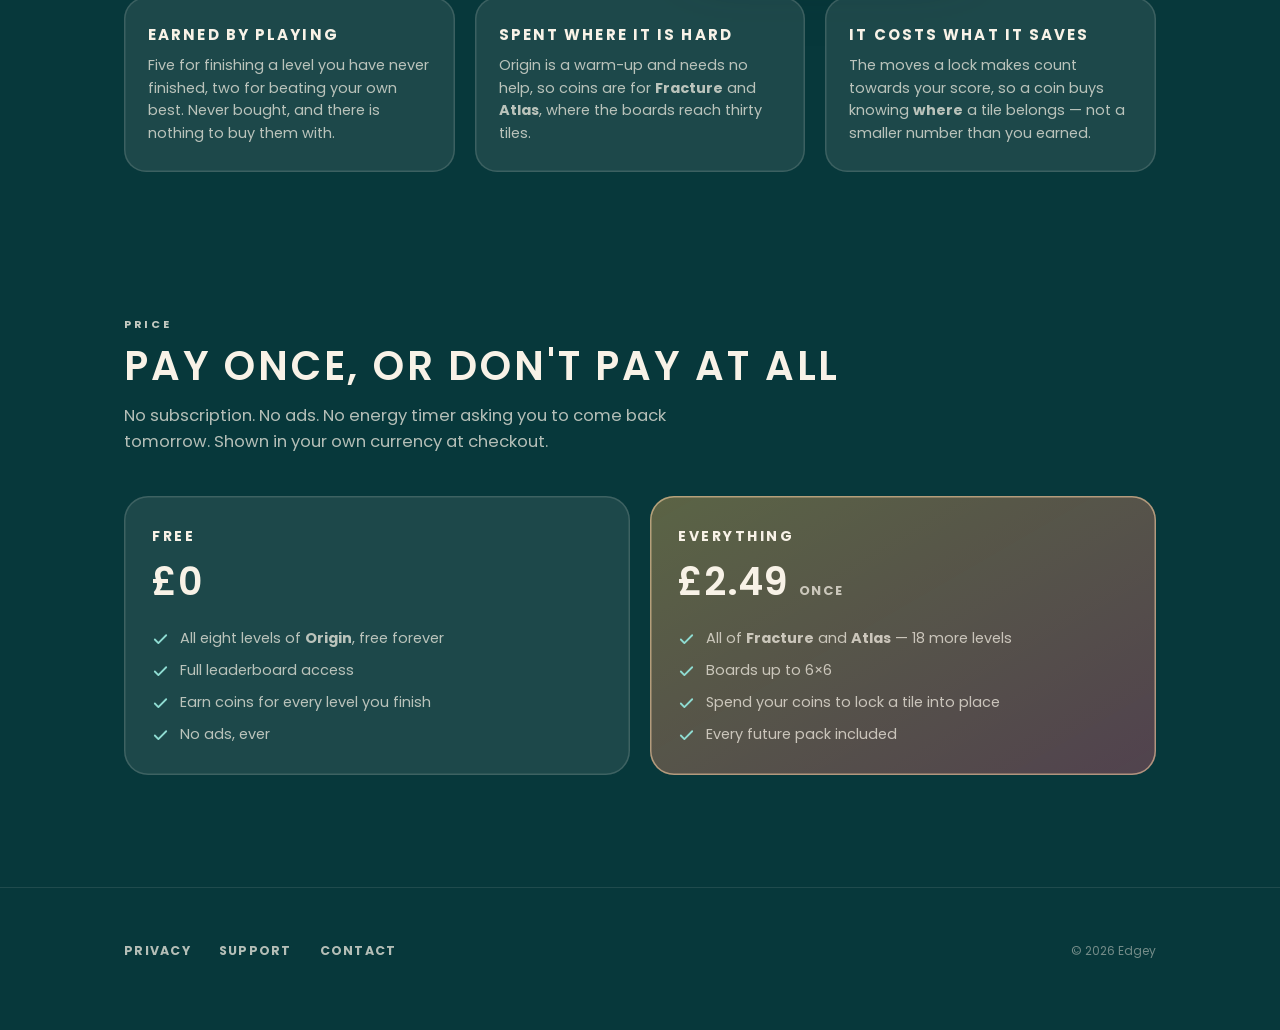
==== commit d42b555a: "Add files via upload" ====
--- a/index.html
+++ b/index.html
@@ -1,4 +1,13 @@
 <!doctype html>
+<!--
+  GENERATED FILE - DO NOT EDIT.
+
+  Written by tools/build-landing.mjs. Edit that, then re-run it. A fix made
+  here survives until the next build and then silently disappears, which is
+  exactly what happened to a correction on this page: the site went on telling
+  visitors a locked tile costs no moves for half a day after it stopped being
+  true.
+-->
 <html lang="en">
 <head>
 <meta charset="utf-8">
@@ -209,12 +218,12 @@
       <p class="eyebrow">Coins</p>
       <h2>A way through the hard ones</h2>
       <p class="sub" style="margin-bottom:0">Finish a level and you earn coins. Beat your own move
-        count on one you have already finished and you earn a few more. Spend ten of them to lock a
-        tile into its right place — it costs you no moves, and it stays put.</p>
+        count on one you have already finished and you earn a few more. Spend ten of them to drop a
+        tile into its right place, where it stays put.</p>
     </div>
     <div class="mini-sheet">
       <h4>Trade coins in?</h4>
-      <p>A locked tile drops into its right place and stays there. It costs you no moves.</p>
+      <p>A locked tile drops into its right place and stays there.</p>
       <div class="mini-balance"><b>45</b><svg class="coin" viewBox="0 0 128 128" aria-hidden="true"><g> <circle style="fill:#D68F30;" cx="64" cy="66.58" r="57.36"/> <g> <g> <path style="fill:#BC6F00;" d="M10.54,81.48v5.86c0.6,1.55,1.27,3.08,2,4.56V81.48H10.54z"/> </g> <g> <path style="fill:#BC6F00;" d="M17.08,92.51v7.04c0.8,1.13,1.63,2.24,2.5,3.31V92.51H17.08z"/> </g> <g> <path style="fill:#BC6F00;" d="M25.74,101.71v7.59c0.97,0.87,1.97,1.7,3,2.5v-10.09H25.74z"/> </g> <g> <path style="fill:#BC6F00;" d="M36.4,108.7v8.16c0.98,0.54,1.98,1.05,3,1.54v-9.7H36.4z"/> </g> <g> <path style="fill:#BC6F00;" d="M48.49,113.15v8.64c0.99,0.28,1.99,0.53,3,0.76v-9.4H48.49z"/> </g> <g> <path style="fill:#BC6F00;" d="M62.64,114.69v9.21c0.45,0.01,0.9,0.03,1.36,0.03c0.55,0,1.1-0.03,1.64-0.04v-9.2H62.64z"/> </g> <g> <path style="fill:#BC6F00;" d="M76.79,113.08v9.4c1.01-0.23,2.01-0.49,3-0.77v-8.63H76.79z"/> </g> <g> <path style="fill:#BC6F00;" d="M88.85,108.57v9.71c1.02-0.49,2.02-1.02,3-1.57v-8.14H88.85z"/> </g> <g> <path style="fill:#BC6F00;" d="M99.48,101.52v10.1c1.03-0.81,2.03-1.64,3-2.52v-7.58H99.48z"/> </g> <g> <path style="fill:#BC6F00;" d="M111.09,92.29h-2.5v10.35c0.87-1.08,1.71-2.19,2.5-3.33V92.29z"/> </g> <g> <path style="fill:#BC6F00;" d="M117.59,81.22h-2v10.44c0.73-1.51,1.4-3.06,2-4.63V81.22z"/> </g> </g> <circle style="fill:#FFF176;" cx="64" cy="61.42" r="57.36"/> <circle style="fill:#F2BC1A;" cx="64" cy="61.42" r="52.25"/> <g> <path style="fill:#E08F00;" d="M11.65,63.42c-0.37-6.88,0.82-13.86,3.22-20.4c2.5-6.52,6.33-12.55,11.16-17.67 C35.73,15.09,49.81,9.14,64,9.07c14.19,0.08,28.28,6.02,37.96,16.29c4.84,5.11,8.66,11.15,11.16,17.66 c2.41,6.55,3.6,13.52,3.22,20.4h-0.2c-0.02-6.85-1.38-13.68-4-20c-2.61-6.32-6.48-12.12-11.29-16.97 c-4.82-4.85-10.59-8.75-16.9-11.38c-6.3-2.64-13.13-4-19.96-4c-6.83,0-13.66,1.36-19.96,4c-6.31,2.63-12.08,6.53-16.9,11.38 c-4.82,4.85-8.68,10.65-11.29,16.97c-2.62,6.32-3.98,13.15-4,20H11.65z"/> </g> <path style="fill:#FFF176;" d="M64,4.07c-31.68,0-57.36,25.68-57.36,57.36c0,31.68,25.68,57.36,57.36,57.36 s57.36-25.68,57.36-57.36C121.36,29.75,95.68,4.07,64,4.07z M64,113.68c-28.86,0-52.25-23.39-52.25-52.25 C11.75,32.56,35.14,9.17,64,9.17s52.25,23.39,52.25,52.25C116.25,90.28,92.86,113.68,64,113.68z"/> <g> <g> <polygon style="fill:#D38200;" points="37.99,21.35 39.26,25.28 43.4,23.7 43.4,25.28 40.05,27.71 41.33,30.05 41.33,31.64 37.99,29.21 34.64,31.64 34.64,30.05 35.92,27.71 32.58,25.28 32.58,23.7 36.71,25.28 			"/> </g> <g> <polygon style="fill:#D38200;" points="22.01,43.91 23.29,47.84 27.42,46.26 27.42,47.84 24.08,50.27 25.36,52.62 25.36,54.2 22.01,51.77 18.67,54.2 18.67,52.62 19.95,50.27 16.6,47.84 16.6,46.26 20.74,47.84 			"/> </g> <g> <polygon style="fill:#D38200;" points="21.54,71.72 22.82,75.65 26.95,74.07 26.95,75.65 23.61,78.08 24.89,80.43 24.89,82.01 21.54,79.58 18.2,82.01 18.2,80.43 19.48,78.08 16.13,75.65 16.13,74.07 20.27,75.65 			"/> </g> <g> <polygon style="fill:#D38200;" points="38.6,93.8 39.88,97.73 44.01,96.15 44.01,97.73 40.67,100.16 41.95,102.5 41.95,104.09 38.6,101.66 35.26,104.09 35.26,102.5 36.54,100.16 33.19,97.73 33.19,96.15 37.33,97.73 			"/> </g> <g> <polygon style="fill:#D38200;" points="90.01,21.35 88.74,25.28 84.6,23.7 84.6,25.28 87.95,27.71 86.67,30.05 86.67,31.64 90.01,29.21 93.36,31.64 93.36,30.05 92.08,27.71 95.42,25.28 95.42,23.7 91.29,25.28 			"/> </g> <g> <polygon style="fill:#D38200;" points="105.99,43.91 104.71,47.84 100.58,46.26 100.58,47.84 103.92,50.27 102.64,52.62 102.64,54.2 105.99,51.77 109.33,54.2 109.33,52.62 108.05,50.27 111.4,47.84 111.4,46.26 107.26,47.84 			"/> </g> <g> <polygon style="fill:#D38200;" points="106.46,71.72 105.18,75.65 101.05,74.07 101.05,75.65 104.39,78.08 103.11,80.43 103.11,82.01 106.46,79.58 109.8,82.01 109.8,80.43 108.52,78.08 111.87,75.65 111.87,74.07 107.73,75.65 			"/> </g> <g> <polygon style="fill:#D38200;" points="89.4,93.8 88.12,97.73 83.99,96.15 83.99,97.73 87.33,100.16 86.05,102.5 86.05,104.09 89.4,101.66 92.74,104.09 92.74,102.5 91.46,100.16 94.81,97.73 94.81,96.15 90.67,97.73 			"/> </g> </g> <g> <g> <polygon style="fill:#FFF176;" points="89.4,92.21 90.67,96.14 94.81,96.14 91.46,98.57 92.74,102.5 89.4,100.07 86.05,102.5 87.33,98.57 83.99,96.14 88.12,96.14 			"/> </g> <g> <polygon style="fill:#FFF176;" points="106.46,70.14 107.73,74.07 111.87,74.07 108.52,76.5 109.8,80.43 106.46,78 103.11,80.43 104.39,76.5 101.05,74.07 105.18,74.07 			"/> </g> <g> <polygon style="fill:#FFF176;" points="105.99,42.33 107.26,46.26 111.4,46.26 108.05,48.69 109.33,52.62 105.99,50.19 102.64,52.62 103.92,48.69 100.58,46.26 104.71,46.26 			"/> </g> <g> <polygon style="fill:#FFF176;" points="90.01,19.76 91.29,23.69 95.42,23.69 92.08,26.12 93.36,30.05 90.01,27.62 86.67,30.05 87.95,26.12 84.6,23.69 88.74,23.69 			"/> </g> </g> <g> <g> <polygon style="fill:#D38200;" points="64.05,102.5 65.33,106.43 69.46,104.85 69.46,106.43 66.12,108.86 67.4,111.21 67.4,112.79 64.05,110.36 60.71,112.79 60.71,111.21 61.99,108.86 58.64,106.43 58.64,104.85 62.78,106.43 			"/> </g> <g> <polygon style="fill:#FFF176;" points="64.05,100.4 65.33,104.33 69.46,104.33 66.12,106.76 67.4,110.69 64.05,108.26 60.71,110.69 61.99,106.76 58.64,104.33 62.78,104.33 			"/> </g> <g> <polygon style="fill:#D38200;" points="64.05,12.89 65.33,16.82 69.46,15.24 69.46,16.82 66.12,19.25 67.4,21.6 67.4,23.18 64.05,20.75 60.71,23.18 60.71,21.6 61.99,19.25 58.64,16.82 58.64,15.24 62.78,16.82 			"/> </g> <g> <polygon style="fill:#FFF176;" points="64.05,11.31 65.33,15.24 69.46,15.24 66.12,17.67 67.4,21.6 64.05,19.17 60.71,21.6 61.99,17.67 58.64,15.24 62.78,15.24 			"/> </g> </g> <g> <g> <polygon style="fill:#FFF176;" points="38.6,92.21 37.33,96.14 33.19,96.14 36.54,98.57 35.26,102.5 38.6,100.07 41.95,102.5 40.67,98.57 44.01,96.14 39.88,96.14 			"/> </g> <g> <polygon style="fill:#FFF176;" points="21.54,70.14 20.27,74.07 16.13,74.07 19.48,76.5 18.2,80.43 21.54,78 24.89,80.43 23.61,76.5 26.95,74.07 22.82,74.07 			"/> </g> <g> <polygon style="fill:#FFF176;" points="22.01,42.33 20.74,46.26 16.6,46.26 19.95,48.69 18.67,52.62 22.01,50.19 25.36,52.62 24.08,48.69 27.42,46.26 23.29,46.26 			"/> </g> <g> <polygon style="fill:#FFF176;" points="37.99,19.76 36.71,23.69 32.58,23.69 35.92,26.12 34.64,30.05 37.99,27.62 41.33,30.05 40.05,26.12 43.4,23.69 39.26,23.69 			"/> </g> </g> <path style="fill:#D38200;" d="M95.22,48.2c0-0.35-62.38,0-62.38,0l-0.56,1.68l0,2.87c0,0.52,0.42,0.94,0.94,0.94h30.99v0h30.57 c0.52,0,0.94-0.42,0.94-0.94v-2.79L95.22,48.2z"/> <path style="fill:#D38200;" d="M95.31,85.5l-62.21,0l-4.16,2.09l0.05,2.69c0.01,0.29,0.25,0.53,0.55,0.53l68.93,0 c0.29,0,0.54-0.23,0.55-0.53l0.05-2.64L95.31,85.5z"/> <g> <g> <path style="fill:#D38200;" d="M43.13,77.32h-3.58c-0.59,0-1.07-1.86-1.07-2.45l5.71-0.18C44.19,75.28,43.71,77.32,43.13,77.32z" /> <path style="fill:#D38200;" d="M44.35,58.01h-6.03c-0.45,0-0.84-0.3-0.97-0.73l-0.47-3.93h8.83l-0.4,3.93 C45.19,57.71,44.8,58.01,44.35,58.01z"/> <path style="fill:#D38200;" d="M38.32,78.51h6.03c0.45,0,1.34,0.28,1.46,0.71c0,0-0.03,1.87-0.03,2.61s-0.3,1.28-0.97,1.28h-6.95 c-0.67,0-0.97-0.6-0.97-1.28s-0.03-2.59-0.03-2.59C36.99,78.81,37.87,78.51,38.32,78.51z"/> </g> </g> <g> <g> <path style="fill:#D38200;" d="M89.63,77.32h-3.58c-0.59,0-1.07-1.86-1.07-2.45l5.71-0.18C90.69,75.28,90.22,77.32,89.63,77.32z" /> <path style="fill:#D38200;" d="M90.85,58.01h-6.03c-0.45,0-0.84-0.3-0.97-0.73l-0.47-3.93h8.83l-0.4,3.93 C91.69,57.71,91.3,58.01,90.85,58.01z"/> <path style="fill:#D38200;" d="M84.82,78.51h6.03c0.45,0,1.34,0.28,1.46,0.71c0,0-0.03,1.87-0.03,2.61s-0.3,1.28-0.97,1.28h-6.95 c-0.67,0-0.97-0.6-0.97-1.28s-0.03-2.59-0.03-2.59C83.49,78.81,84.37,78.51,84.82,78.51z"/> </g> </g> <g> <g> <path style="fill:#D38200;" d="M74.13,77.32h-3.58c-0.59,0-1.07-1.86-1.07-2.45l5.71-0.18C75.19,75.28,74.72,77.32,74.13,77.32z" /> <path style="fill:#D38200;" d="M75.35,58.01h-6.03c-0.45,0-0.84-0.3-0.97-0.73l-0.47-3.93h8.83l-0.4,3.93 C76.19,57.71,75.8,58.01,75.35,58.01z"/> <path style="fill:#D38200;" d="M69.32,78.51h6.03c0.45,0,1.34,0.28,1.46,0.71c0,0-0.03,1.87-0.03,2.61s-0.3,1.28-0.97,1.28h-6.95 c-0.67,0-0.97-0.6-0.97-1.28s-0.03-2.59-0.03-2.59C67.99,78.81,68.87,78.51,69.32,78.51z"/> </g> </g> <g> <g> <path style="fill:#D38200;" d="M58.63,77.32h-3.58c-0.59,0-1.07-1.86-1.07-2.45l5.71-0.18C59.69,75.28,59.22,77.32,58.63,77.32z" /> <path style="fill:#D38200;" d="M59.85,58.01h-6.03c-0.45,0-0.84-0.3-0.97-0.73l-0.47-3.93h8.83l-0.4,3.93 C60.69,57.71,60.3,58.01,59.85,58.01z"/> <path style="fill:#D38200;" d="M53.82,78.51h6.03c0.45,0,1.34,0.28,1.46,0.71c0,0-0.03,1.87-0.03,2.61s-0.3,1.28-0.97,1.28h-6.95 c-0.67,0-0.97-0.6-0.97-1.28s-0.03-2.59-0.03-2.59C52.49,78.81,53.37,78.51,53.82,78.51z"/> </g> </g> <path style="fill:#FFF176;" d="M95.67,45.52c0-0.35-0.18-0.68-0.45-0.84l-31.18-17.7L32.82,44.66c-0.3,0.18-0.49,0.51-0.49,0.86 l-0.05,4.37c0,0.55,0.45,1,1,1h61.43c0.55,0,1-0.45,1-1L95.67,45.52z"/> <polygon style="fill:#F2BC1A;" points="87.84,44.33 64,30.8 40.16,44.33 	"/> <polygon style="fill:#FFF176;" points="79.07,42.68 64,34.12 48.93,42.68 	"/> <path style="fill:#FFF176;" d="M93.39,82.02H34.61c-0.58,0-1.13,0.25-1.52,0.68l-4.04,4.51c-0.28,0.31-0.06,0.8,0.36,0.8h69.18 c0.41,0,0.63-0.49,0.36-0.8L94.9,82.7C94.52,82.27,93.96,82.02,93.39,82.02z"/> <g> <g> <path style="fill:#FFF176;" d="M89.63,75.51h-3.58c-0.59,0-1.07-0.48-1.07-1.07V58.46c0-0.59,0.48-1.07,1.07-1.07h3.58 c0.59,0,1.07,0.48,1.07,1.07v15.99C90.7,75.04,90.22,75.51,89.63,75.51z"/> <path style="fill:#FFF176;" d="M90.86,56.2h-6.03c-0.45,0-0.84-0.3-0.97-0.73l-0.46-1.59c-0.19-0.64,0.3-1.28,0.97-1.28h6.95 c0.67,0,1.15,0.64,0.97,1.28l-0.46,1.59C91.7,55.9,91.3,56.2,90.86,56.2z"/> <path style="fill:#FFF176;" d="M84.82,76.71h6.03c0.45,0,0.84,0.3,0.97,0.73l0.46,1.59c0.19,0.64-0.3,1.28-0.97,1.28h-6.95 c-0.67,0-1.15-0.64-0.97-1.28l0.46-1.59C83.98,77,84.38,76.71,84.82,76.71z"/> </g> <g> <path style="fill:#FFF176;" d="M43.13,75.51h-3.58c-0.59,0-1.07-0.48-1.07-1.07V58.46c0-0.59,0.48-1.07,1.07-1.07h3.58 c0.59,0,1.07,0.48,1.07,1.07v15.99C44.19,75.04,43.71,75.51,43.13,75.51z"/> <path style="fill:#FFF176;" d="M44.35,56.2h-6.03c-0.45,0-0.84-0.3-0.97-0.73l-0.46-1.59c-0.19-0.64,0.3-1.28,0.97-1.28h6.95 c0.67,0,1.15,0.64,0.97,1.28l-0.46,1.59C45.19,55.9,44.8,56.2,44.35,56.2z"/> <path style="fill:#FFF176;" d="M38.32,76.71h6.03c0.45,0,0.84,0.3,0.97,0.73l0.46,1.59c0.19,0.64-0.3,1.28-0.97,1.28h-6.95 c-0.67,0-1.15-0.64-0.97-1.28l0.46-1.59C37.48,77,37.87,76.71,38.32,76.71z"/> </g> <g> <path style="fill:#FFF176;" d="M58.63,75.51h-3.58c-0.59,0-1.07-0.48-1.07-1.07V58.46c0-0.59,0.48-1.07,1.07-1.07h3.58 c0.59,0,1.07,0.48,1.07,1.07v15.99C59.69,75.04,59.22,75.51,58.63,75.51z"/> <path style="fill:#FFF176;" d="M59.85,56.2h-6.03c-0.45,0-0.84-0.3-0.97-0.73l-0.46-1.59c-0.19-0.64,0.3-1.28,0.97-1.28h6.95 c0.67,0,1.15,0.64,0.97,1.28l-0.46,1.59C60.69,55.9,60.3,56.2,59.85,56.2z"/> <path style="fill:#FFF176;" d="M53.82,76.71h6.03c0.45,0,0.84,0.3,0.97,0.73l0.46,1.59c0.19,0.64-0.3,1.28-0.97,1.28h-6.95 c-0.67,0-1.15-0.64-0.97-1.28l0.46-1.59C52.98,77,53.37,76.71,53.82,76.71z"/> </g> <g> <path style="fill:#FFF176;" d="M74.13,75.51h-3.58c-0.59,0-1.07-0.48-1.07-1.07V58.46c0-0.59,0.48-1.07,1.07-1.07h3.58 c0.59,0,1.07,0.48,1.07,1.07v15.99C75.19,75.04,74.72,75.51,74.13,75.51z"/> <path style="fill:#FFF176;" d="M75.35,56.2h-6.03c-0.45,0-0.84-0.3-0.97-0.73l-0.46-1.59c-0.19-0.64,0.3-1.28,0.97-1.28h6.95 c0.67,0,1.15,0.64,0.97,1.28l-0.46,1.59C76.19,55.9,75.8,56.2,75.35,56.2z"/> <path style="fill:#FFF176;" d="M69.32,76.71h6.03c0.45,0,0.84,0.3,0.97,0.73l0.46,1.59c0.19,0.64-0.3,1.28-0.97,1.28h-6.95 c-0.67,0-1.15-0.64-0.97-1.28l0.46-1.59C68.48,77,68.88,76.71,69.32,76.71z"/> </g> </g> </g></svg></div>
       <div class="mini-step"><span>−</span><b>1</b><span>+</span></div>
       <div class="mini-cta">Lock 1 tile — 10 coins</div>
@@ -233,9 +242,9 @@
           <b>Atlas</b>, where the boards reach thirty tiles.</p>
       </div>
       <div class="step">
-        <h3>Off the global board</h3>
-        <p>A level finished with a locked tile still counts for you, but it is kept off the
-          world board — so every time up there was solved without help.</p>
+        <h3>It costs what it saves</h3>
+        <p>The moves a lock makes count towards your score, so a coin buys knowing
+          <b>where</b> a tile belongs — not a smaller number than you earned.</p>
       </div>
     </div>
   </div>
